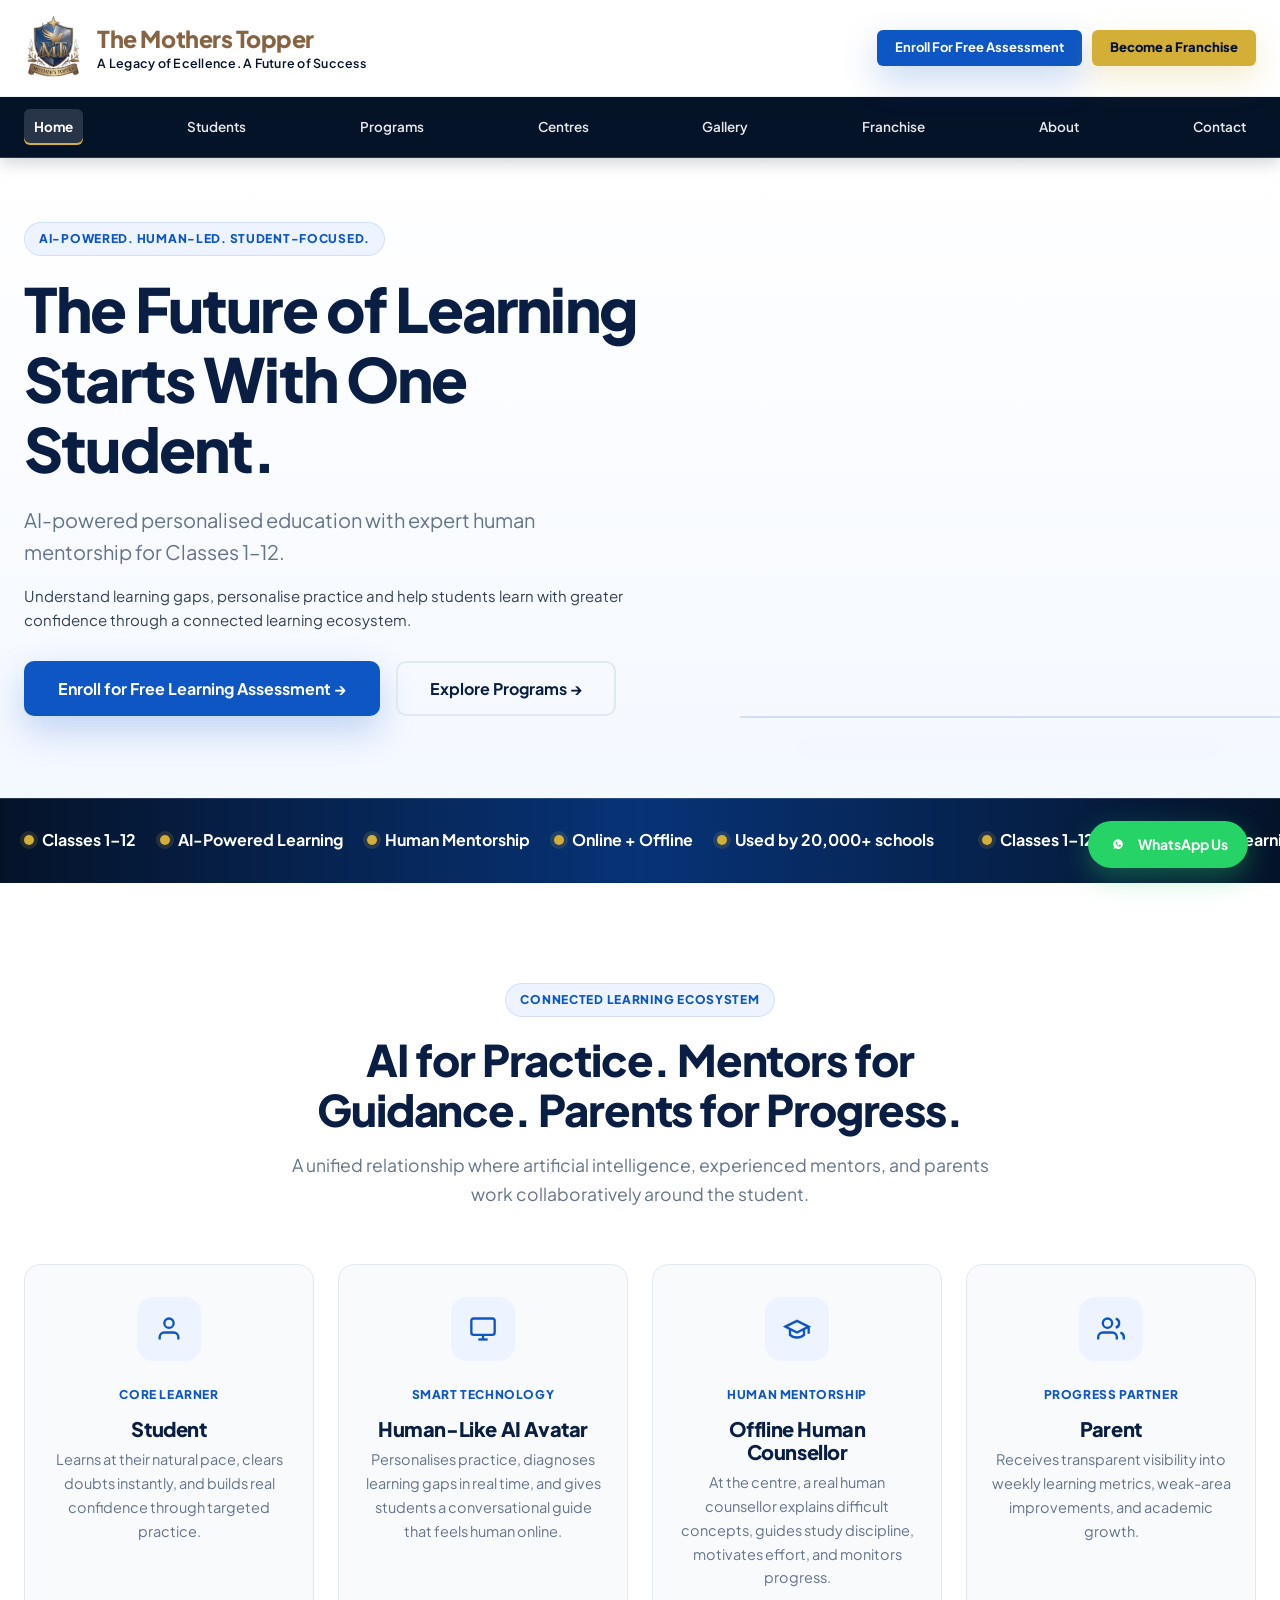
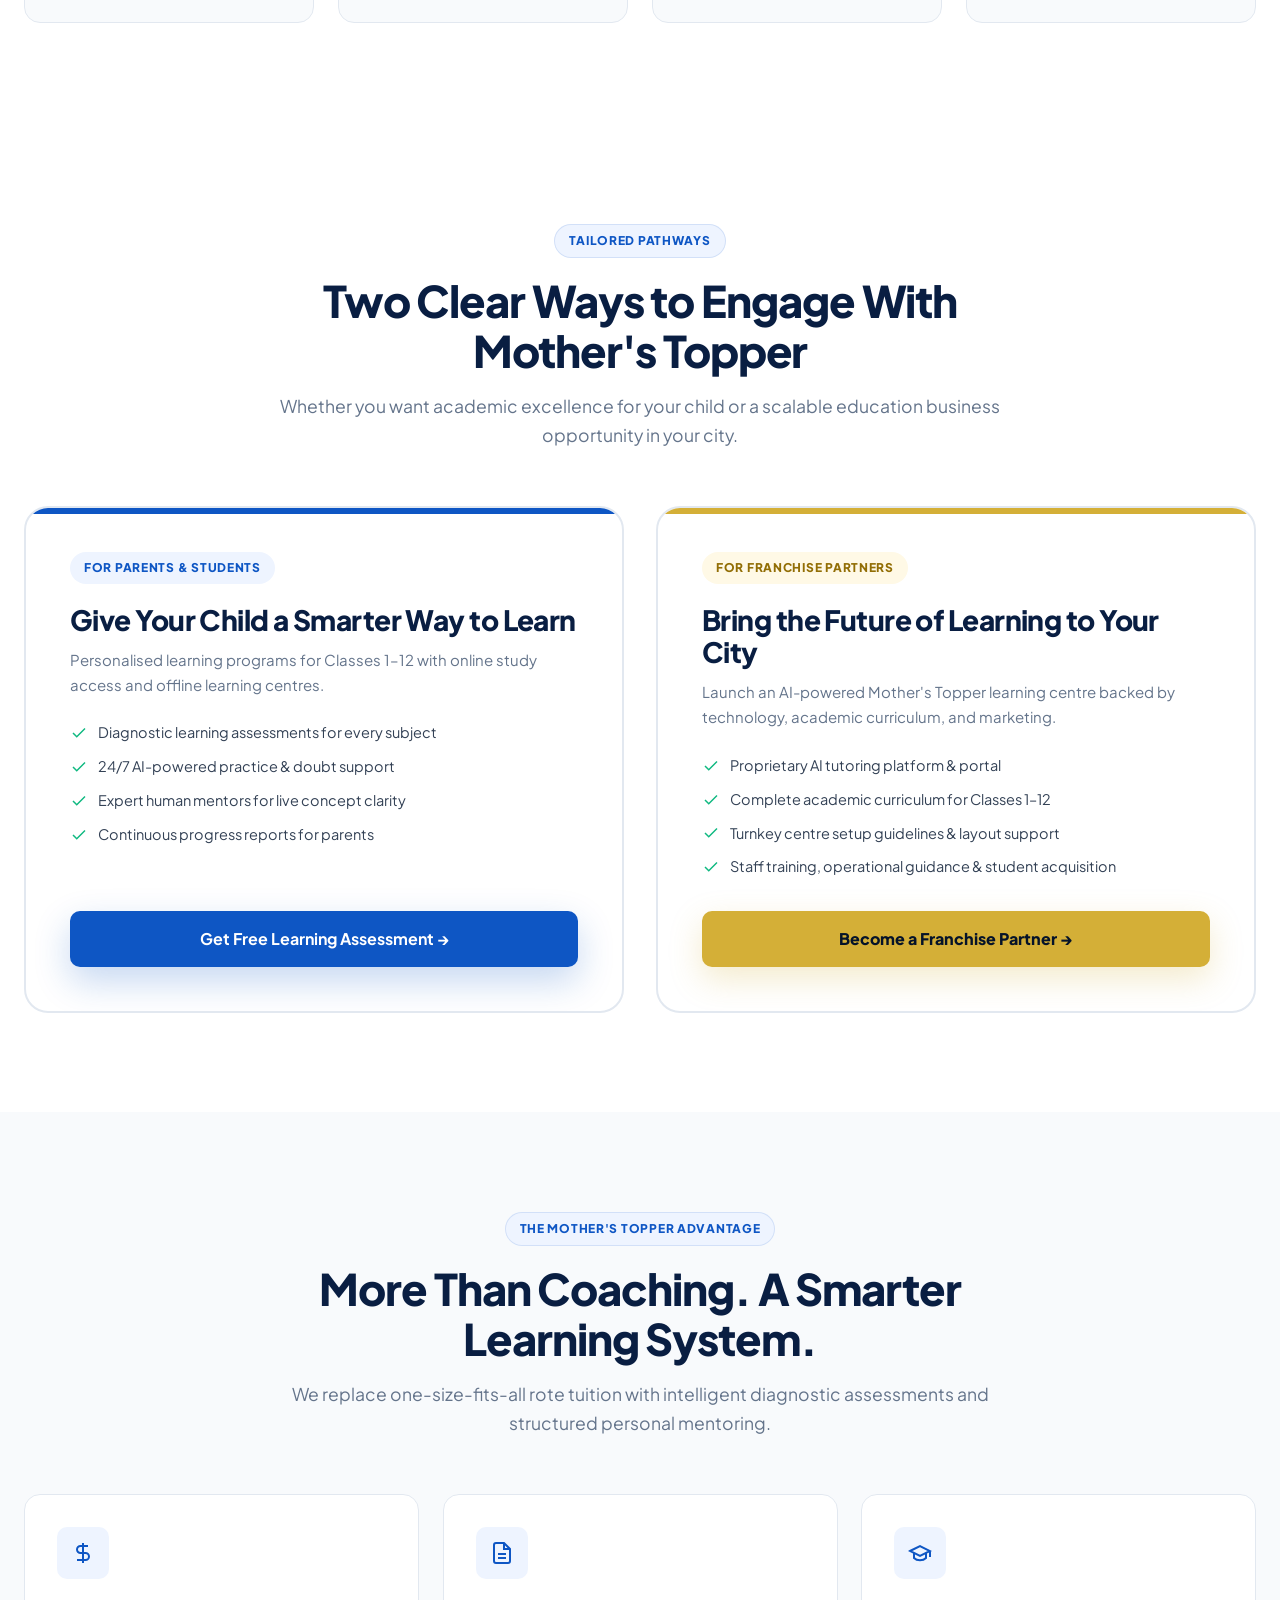
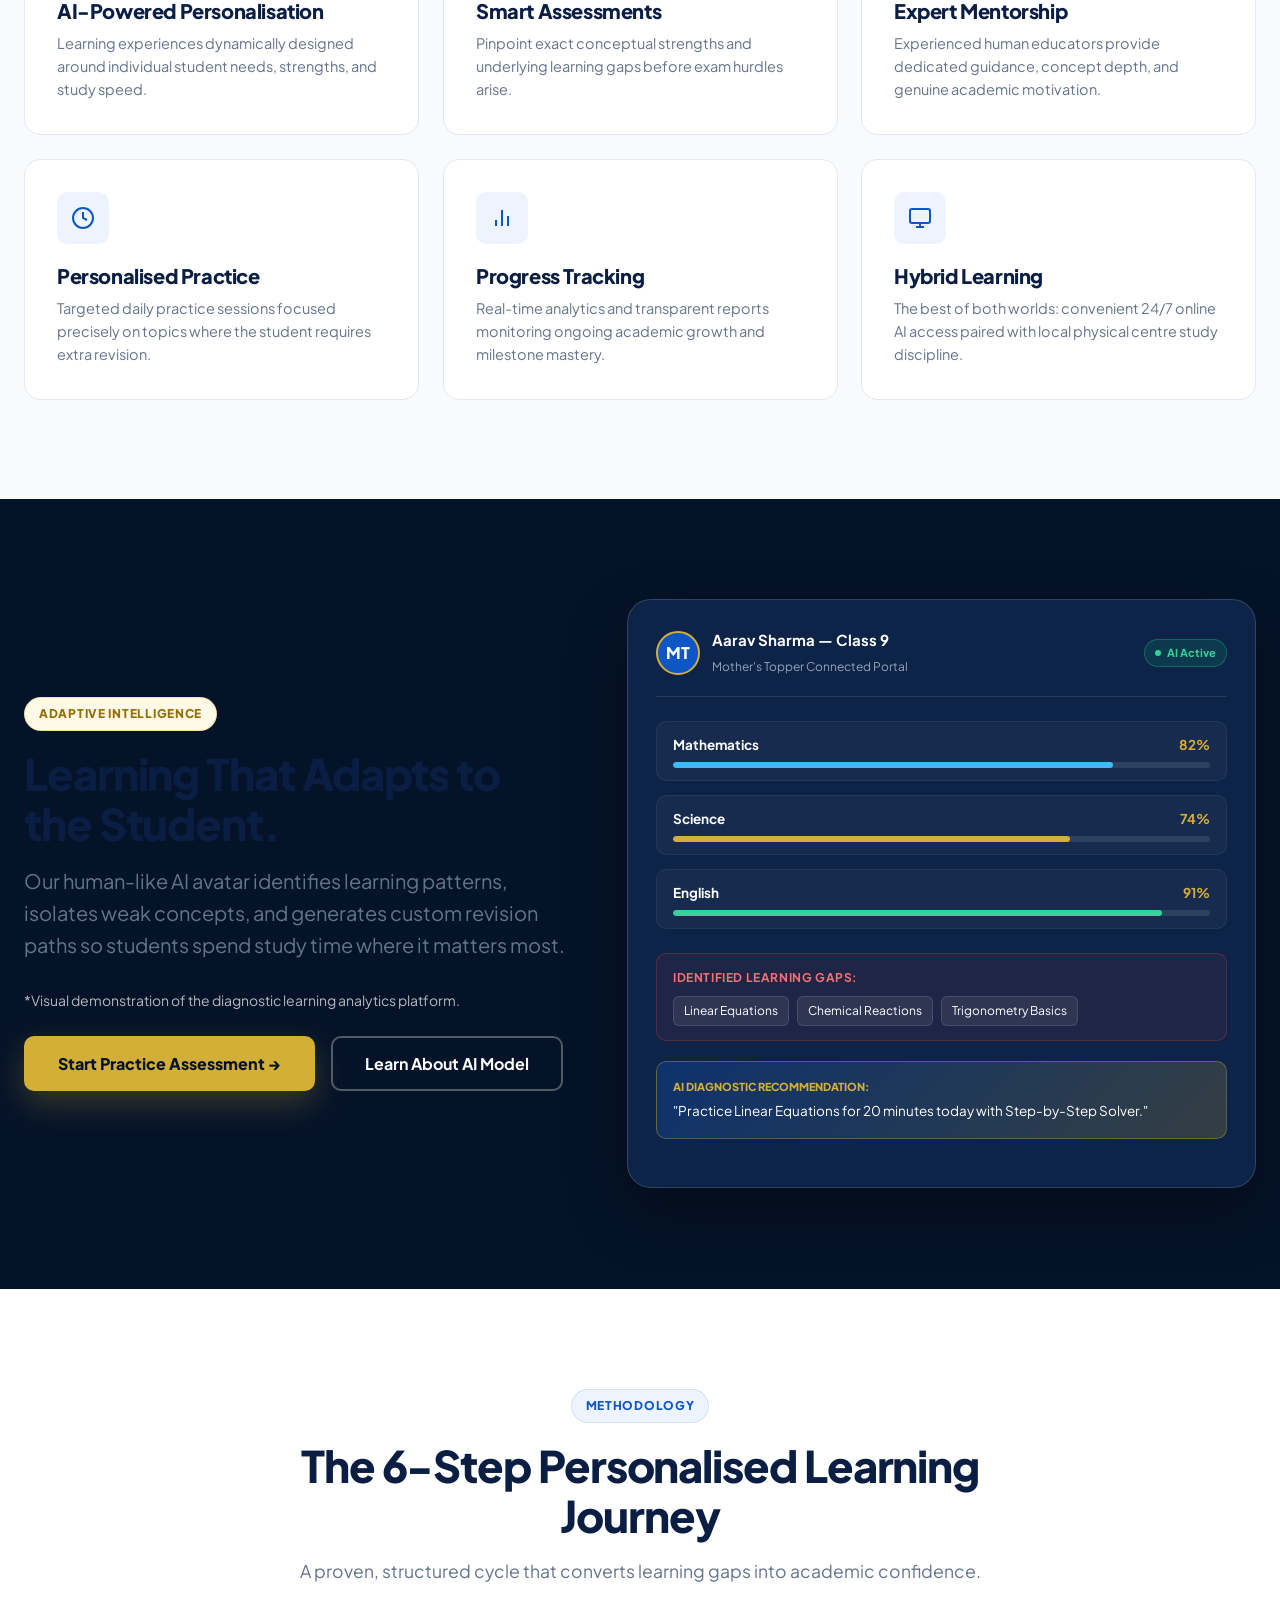
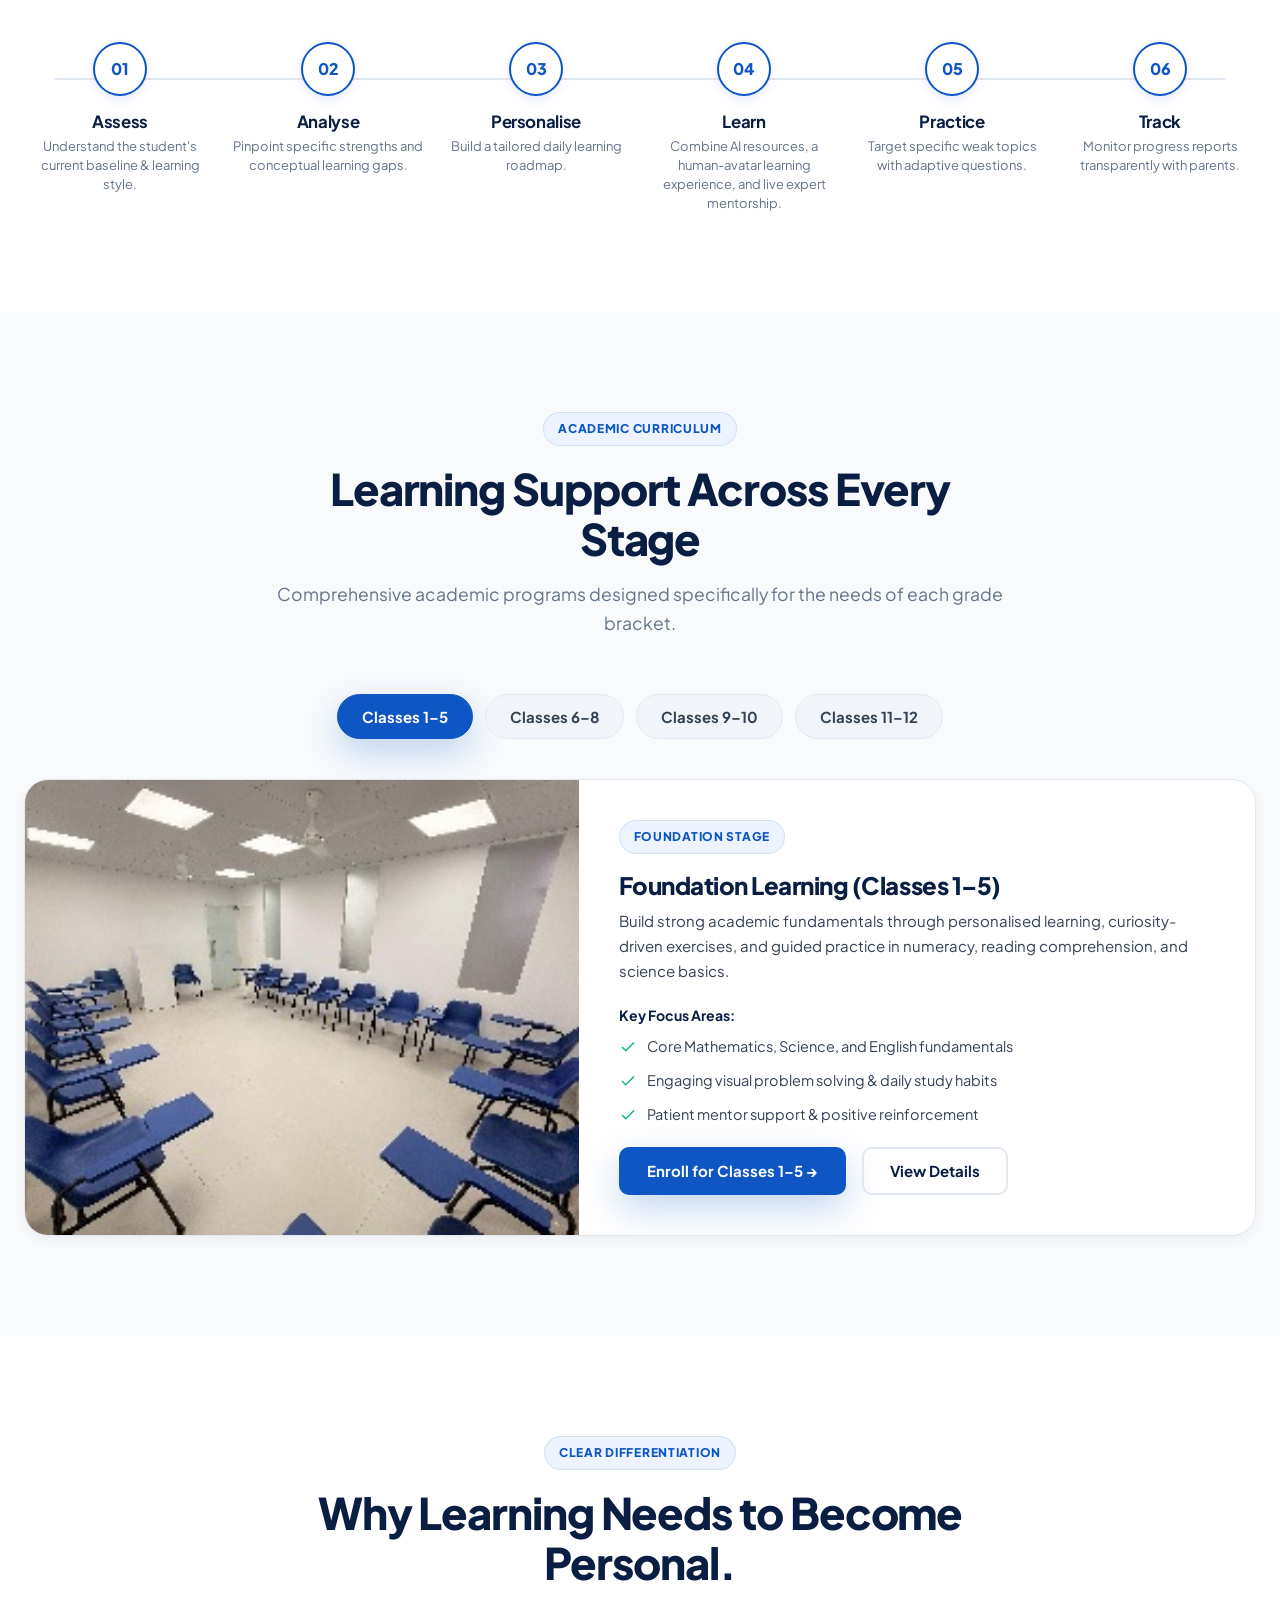
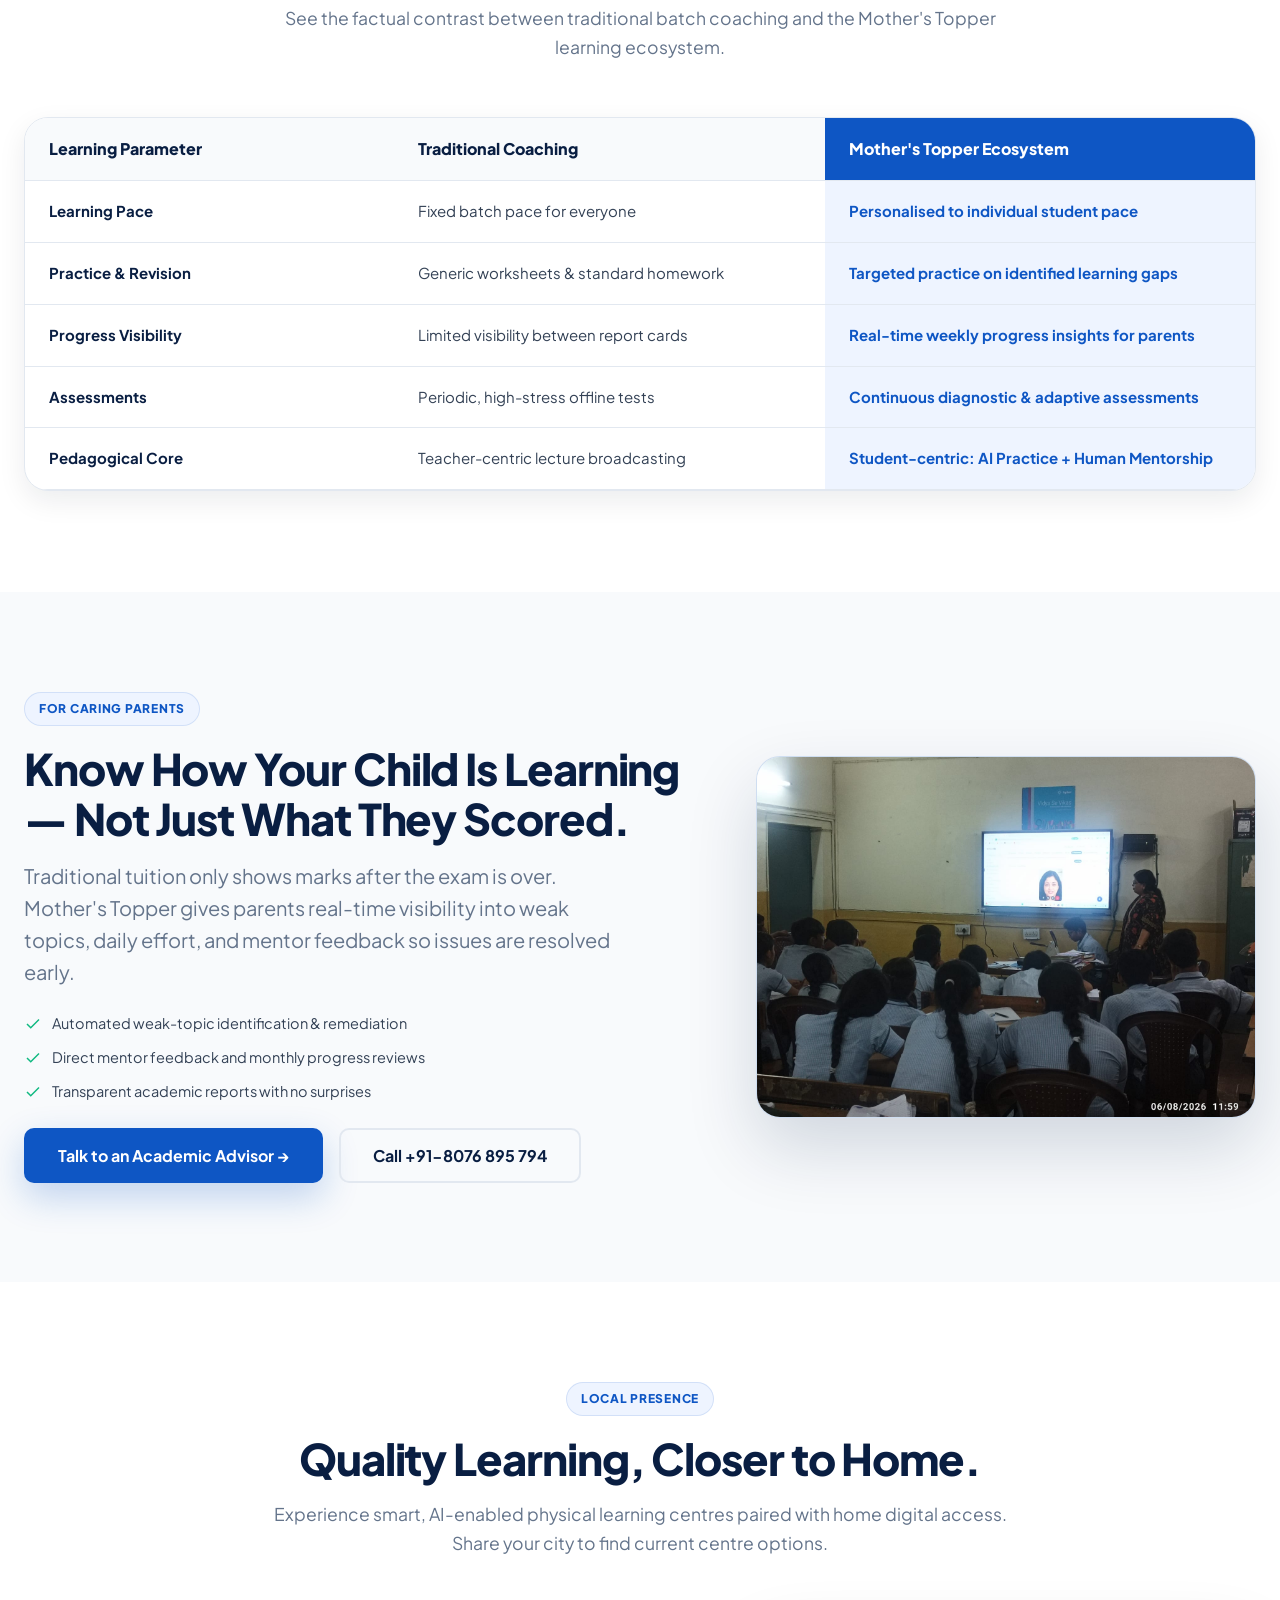
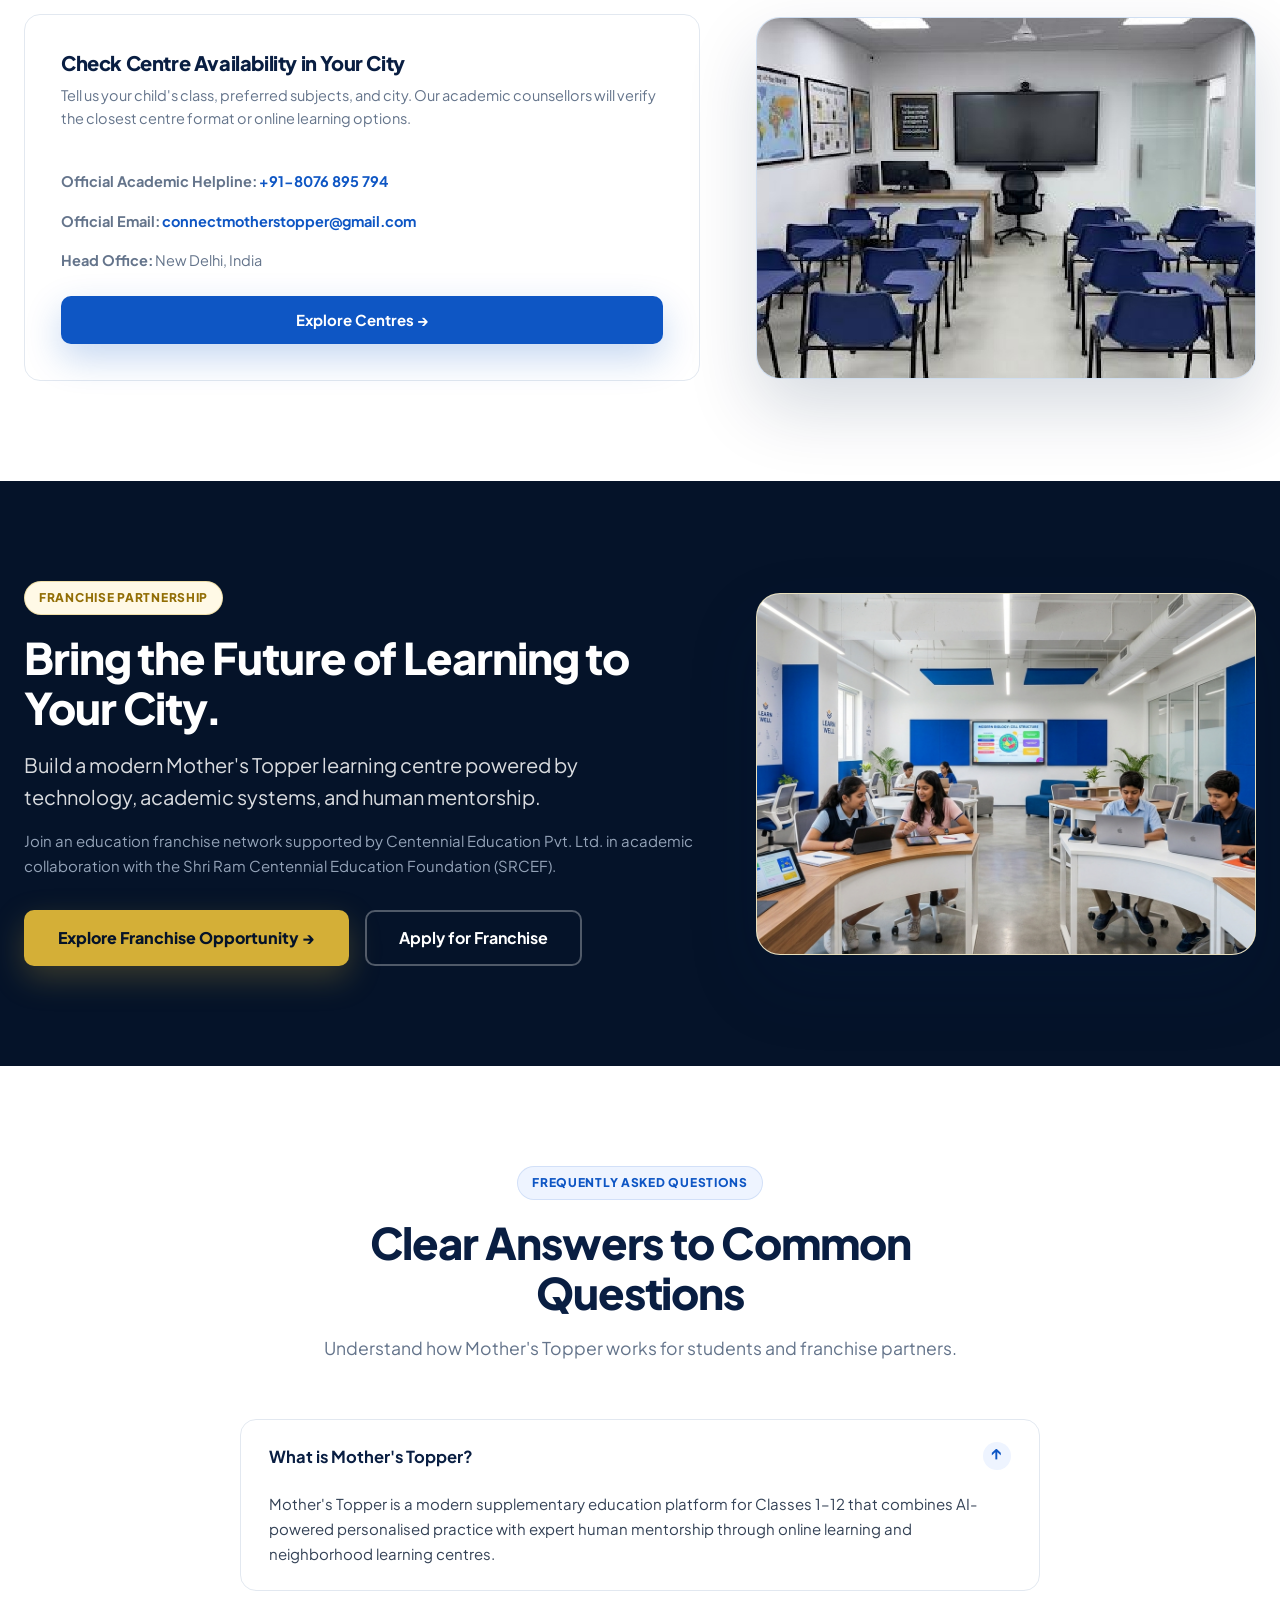
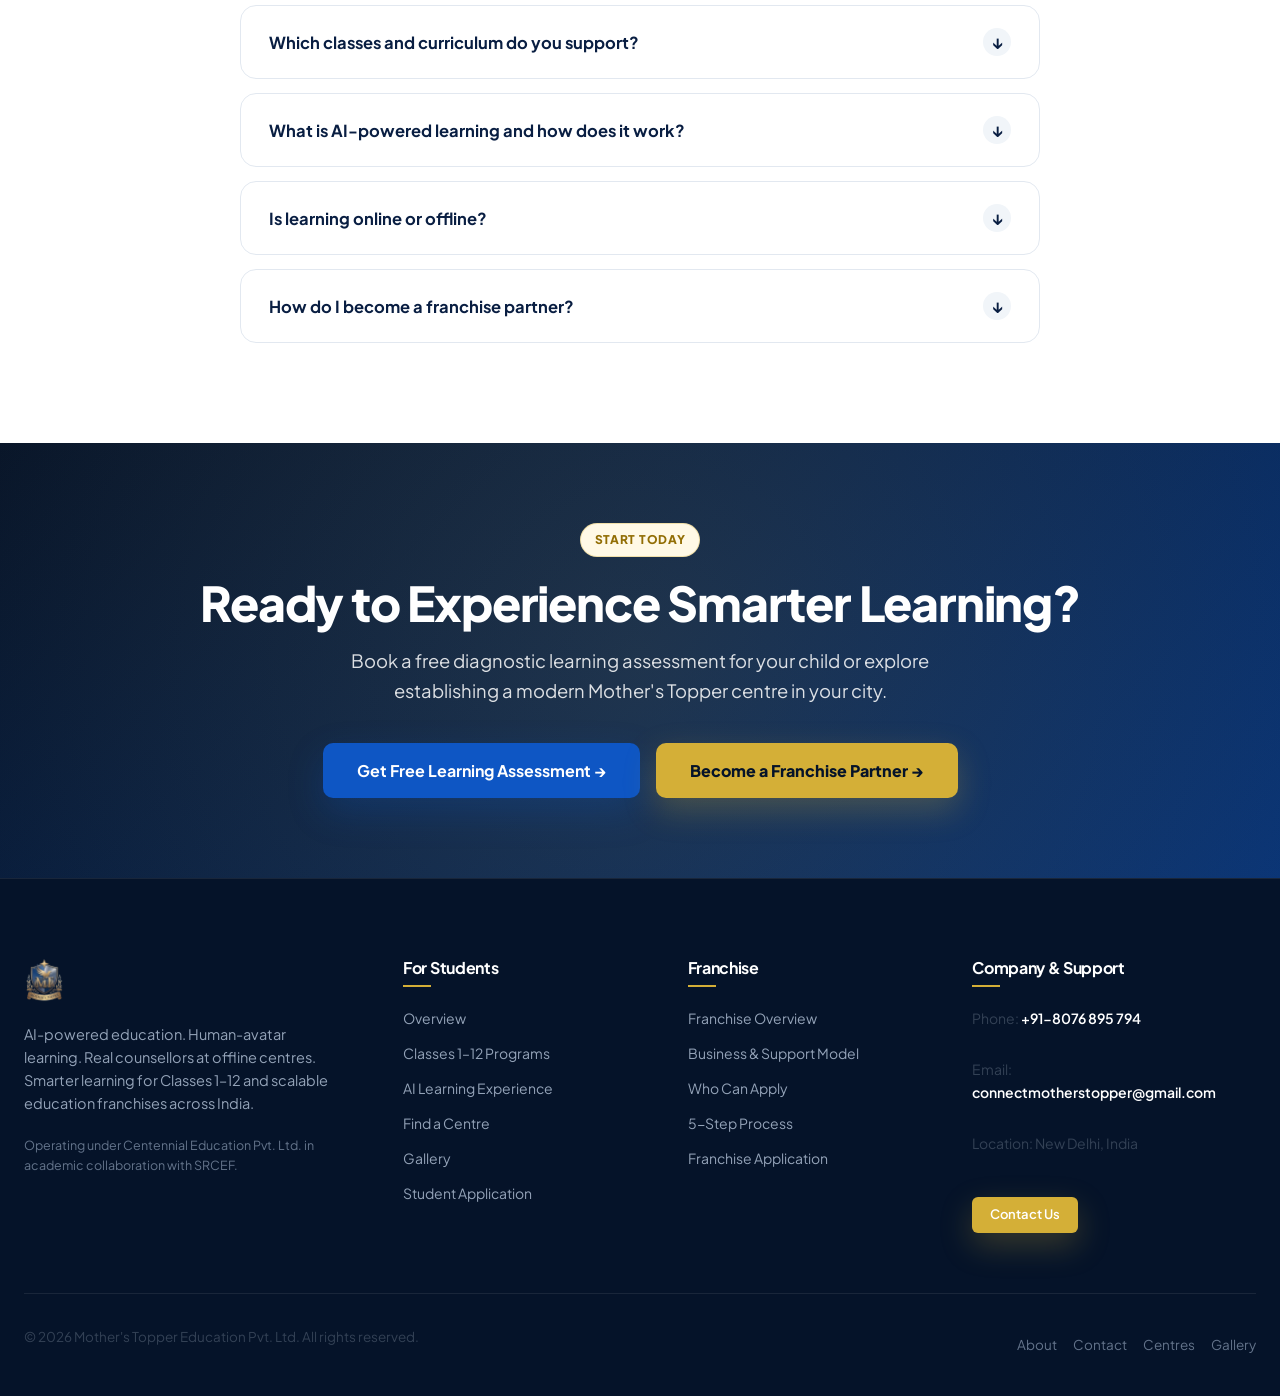
==== index.html @ 0fa34590 "sdfd" ====
<!DOCTYPE html>
<html lang="en">
<head>
  <meta charset="utf-8">
  <meta name="viewport" content="width=device-width, initial-scale=1">
  <title>Mother's Topper | AI-Powered Personalised Learning & Education Franchise</title>
  <meta name="description" content="Mother's Topper delivers AI-powered personalised education combined with expert human mentorship for Classes 1–12, and offers scalable education franchise opportunities across India.">
  <meta name="keywords" content="Mother's Topper, AI coaching India, personalised learning Classes 1-12, online tutoring India, coaching franchise India, education franchise">
  <link rel="canonical" href="https://motherstopperindia.com/">
  <meta property="og:title" content="Mother's Topper | AI-Powered Learning & Education Franchise">
  <meta property="og:description" content="AI for Practice. Mentors for Guidance. Parents for Progress. Complete supplementary education for Classes 1–12.">
  <meta property="og:type" content="website">
  <meta property="og:image" content="img/logo.png">
  <meta name="theme-color" content="#0E56C4">
  <link rel="icon" href="img/logo.png">
  <link rel="stylesheet" href="css/style.css">
  <script defer src="js/main.js"></script>
  <script type="application/ld+json">
  {
    "@context": "https://schema.org",
    "@type": "EducationalOrganization",
    "name": "Mother's Topper",
    "description": "AI-powered personalised learning ecosystem with expert human mentorship for Classes 1–12.",
    "email": "connectmotherstopper@gmail.com",
    "telephone": "+91-8076895794",
    "address": {
      "@type": "PostalAddress",
      "addressLocality": "New Delhi",
      "addressCountry": "IN"
    },
    "url": "https://motherstopperindia.com"
  }
  </script>
  <style>
    
  </style>
</head>
<body class="homepage">
  <a class="skip-link" href="#main">Skip to main content</a>

  <!-- Global Header -->
  <header class="site-header" data-header>
    <div class="container nav-container">
      <a class="brand-logo" href="index.html" aria-label="Mother's Topper Home">
        <img src="img/logo.png" alt="Mother's Topper India" width="220" height="72">
        <span class="brand-copy">
          <strong style="color:#866343">The Mothers Topper</strong>
          <small style="color:#051329">A Legacy of Ecellence. A Future of Success</small>
        </span>
      </a>
      <div class="header-ctas">
        <a class="btn btn-primary btn-sm" href="student-application.html">Enroll For Free Assessment</a>
        <a class="btn btn-gold btn-sm" href="franchise-application.html">Become a Franchise</a>
      </div>
    </div>
  </header>

  <!-- Homepage Navigation -->
  <div class="site-nav-bar homepage-nav-bar">
    <div class="container site-nav-container homepage-nav-container">
      <button class="menu-toggle" type="button" aria-label="Open navigation menu" aria-expanded="false" data-menu-toggle>
        <span></span><span></span><span></span>
      </button>
      <nav class="main-nav" aria-label="Primary Navigation" data-nav>
        <a href="index.html" class="active">Home</a>
        <a href="student.html">Students</a>
        <a href="programs.html">Programs</a>
        <a href="centres.html">Centres</a>
        <a href="gallery.html">Gallery</a>
        <a href="franchise.html">Franchise</a>
        <a href="about.html">About</a>
        <a href="contact.html">Contact</a>
      </nav>
    </div>
  </div>

  <main id="main">
    <!-- 1. Hero Section -->
    <section class="hero-section">
      <div class="container hero-grid">
        <div class="hero-content reveal">
          <span class="eyebrow">AI-Powered. Human-Led. Student-Focused.</span>
          <h1>The Future of Learning Starts With One Student.</h1>
          <p class="hero-lede">AI-powered personalised education with expert human mentorship for Classes 1–12.</p>
          <p>Understand learning gaps, personalise practice and help students learn with greater confidence through a connected learning ecosystem.</p>
          
          <div class="btn-group" style="margin-top: 28px;">
            <a class="btn btn-primary btn-lg btn-pulse" href="student-application.html">Enroll for Free Learning Assessment &rarr;</a>
            <a class="btn btn-outline btn-lg" href="programs.html">Explore Programs &rarr;</a>
          </div>

        </div>
        </div>

        <div class="hero-visual-card reveal reveal-delay-1">
          <div class="hero-image-wrap">
            
            
            <!-- Float Card 1 -->
            <div class="float-card card-top-left">
              <div class="float-card-icon">
                <svg width="20" height="20" viewBox="0 0 24 24" fill="none" stroke="currentColor" stroke-width="2"><path d="M12 20V10M18 20V4M6 20v-4"/></svg>
              </div>
              <div class="float-card-text">
                <strong>Learning Gap Identified</strong>
                <span>Linear Equations Practice</span>
              </div>
            </div>

            <!-- Float Card 2 -->
            <div class="float-card card-bottom-right gold-card">
              <div class="float-card-icon">
                <svg width="20" height="20" viewBox="0 0 24 24" fill="none" stroke="currentColor" stroke-width="2"><path d="M22 11.08V12a10 10 0 1 1-5.93-9.14"/><polyline points="22 4 12 14.01 9 11.01"/></svg>
              </div>
              <div class="float-card-text">
                <strong>Mentor Verified</strong>
                <span>Concept Mastered Today</span>
              </div>
            </div>
          </div>
        </div>
      </div>
    </section>

    <!-- Trust Strip -->
    <div class="trust-strip-container homepage-trust-strip">
      <div class="container">
        <div class="trust-strip" aria-label="Key Pillars">
          <div class="trust-strip-group">
            <div class="trust-item"><span class="trust-item-bullet"></span><span>Classes 1–12</span></div>
            <div class="trust-item"><span class="trust-item-bullet"></span><span>AI-Powered Learning</span></div>
            <div class="trust-item"><span class="trust-item-bullet"></span><span>Human Mentorship</span></div>
            <div class="trust-item"><span class="trust-item-bullet"></span><span>Online + Offline</span></div>
            <div class="trust-item"><span class="trust-item-bullet"></span><span>Used by 20,000+ schools</span></div>
          </div>
          <div class="trust-strip-group" aria-hidden="true">
            <div class="trust-item"><span class="trust-item-bullet"></span><span>Classes 1–12</span></div>
            <div class="trust-item"><span class="trust-item-bullet"></span><span>AI-Powered Learning</span></div>
            <div class="trust-item"><span class="trust-item-bullet"></span><span>Human Mentorship</span></div>
            <div class="trust-item"><span class="trust-item-bullet"></span><span>Online + Offline</span></div>
            <div class="trust-item"><span class="trust-item-bullet"></span><span>Used by 20,000+ schools</span></div>
          </div>
        </div>
      </div>
    </div>

    <!-- 2. Signature Section: The Connected Learning Ecosystem -->
    <section class="ecosystem-section bg-soft">
      <div class="container">
        <div class="section-header reveal">
          <span class="eyebrow">Connected Learning Ecosystem</span>
          <h2>AI for Practice. Mentors for Guidance. Parents for Progress.</h2>
          <p>A unified relationship where artificial intelligence, experienced mentors, and parents work collaboratively around the student.</p>
        </div>

        <div class="ecosystem-grid">
          <!-- Card 1: Student -->
          <article class="ecosystem-card reveal">
            <div class="ecosystem-icon">
              <svg width="28" height="28" viewBox="0 0 24 24" fill="none" stroke="currentColor" stroke-width="2"><path d="M20 21v-2a4 4 0 0 0-4-4H8a4 4 0 0 0-4 4v2"/><circle cx="12" cy="7" r="4"/></svg>
            </div>
            <span class="ecosystem-role">Core Learner</span>
            <h3>Student</h3>
            <p>Learns at their natural pace, clears doubts instantly, and builds real confidence through targeted practice.</p>
          </article>

          <!-- Card 2: AI -->
          <article class="ecosystem-card reveal reveal-delay-1">
            <div class="ecosystem-icon">
              <svg width="28" height="28" viewBox="0 0 24 24" fill="none" stroke="currentColor" stroke-width="2"><rect x="2" y="3" width="20" height="14" rx="2"/><line x1="8" y1="21" x2="16" y2="21"/><line x1="12" y1="17" x2="12" y2="21"/></svg>
            </div>
            <span class="ecosystem-role">Smart Technology</span>
            <h3>Human-Like AI Avatar</h3>
            <p>Personalises practice, diagnoses learning gaps in real time, and gives students a conversational guide that feels human online.</p>
          </article>

          <!-- Card 3: Mentor -->
          <article class="ecosystem-card reveal reveal-delay-2">
            <div class="ecosystem-icon">
              <svg width="28" height="28" viewBox="0 0 24 24" fill="none" stroke="currentColor" stroke-width="2"><path d="M22 10v6M2 10l10-5 10 5-10 5z"/><path d="M6 12v5c3 3 9 3 12 0v-5"/></svg>
            </div>
            <span class="ecosystem-role">Human Mentorship</span>
            <h3>Offline Human Counsellor</h3>
            <p>At the centre, a real human counsellor explains difficult concepts, guides study discipline, motivates effort, and monitors progress.</p>
          </article>

          <!-- Card 4: Parent -->
          <article class="ecosystem-card reveal reveal-delay-3">
            <div class="ecosystem-icon">
              <svg width="28" height="28" viewBox="0 0 24 24" fill="none" stroke="currentColor" stroke-width="2"><path d="M17 21v-2a4 4 0 0 0-4-4H5a4 4 0 0 0-4 4v2"/><circle cx="9" cy="7" r="4"/><path d="M23 21v-2a4 4 0 0 0-3-3.87"/><path d="M16 3.13a4 4 0 0 1 0 7.75"/></svg>
            </div>
            <span class="ecosystem-role">Progress Partner</span>
            <h3>Parent</h3>
            <p>Receives transparent visibility into weekly learning metrics, weak-area improvements, and academic growth.</p>
          </article>
        </div>
      </div>
    </section>

    <!-- 3. Choose Your Journey (Clear Separation for Students vs Franchise) -->
    <section class="section-pad">
      <div class="container">
        <div class="section-header reveal">
          <span class="eyebrow">Tailored Pathways</span>
          <h2>Two Clear Ways to Engage With Mother's Topper</h2>
          <p>Whether you want academic excellence for your child or a scalable education business opportunity in your city.</p>
        </div>

        <div class="journey-grid">
          <!-- Student Journey -->
          <article class="journey-card reveal">
            <div>
              <span class="journey-badge student-badge">For Parents & Students</span>
              <h3>Give Your Child a Smarter Way to Learn</h3>
              <p>Personalised learning programs for Classes 1–12 with online study access and offline learning centres.</p>
              <ul class="journey-feature-list">
                <li><svg width="18" height="18" viewBox="0 0 24 24" fill="none" stroke="currentColor" stroke-width="2"><polyline points="20 6 9 17 4 12"/></svg> Diagnostic learning assessments for every subject</li>
                <li><svg width="18" height="18" viewBox="0 0 24 24" fill="none" stroke="currentColor" stroke-width="2"><polyline points="20 6 9 17 4 12"/></svg> 24/7 AI-powered practice & doubt support</li>
                <li><svg width="18" height="18" viewBox="0 0 24 24" fill="none" stroke="currentColor" stroke-width="2"><polyline points="20 6 9 17 4 12"/></svg> Expert human mentors for live concept clarity</li>
                <li><svg width="18" height="18" viewBox="0 0 24 24" fill="none" stroke="currentColor" stroke-width="2"><polyline points="20 6 9 17 4 12"/></svg> Continuous progress reports for parents</li>
              </ul>
            </div>
            <a class="btn btn-primary btn-lg" href="student-application.html">Get Free Learning Assessment &rarr;</a>
          </article>

          <!-- Franchise Journey -->
          <article class="journey-card franchise-path reveal reveal-delay-1">
            <div>
              <span class="journey-badge franchise-badge">For Franchise Partners</span>
              <h3>Bring the Future of Learning to Your City</h3>
              <p>Launch an AI-powered Mother's Topper learning centre backed by technology, academic curriculum, and marketing.</p>
              <ul class="journey-feature-list">
                <li><svg width="18" height="18" viewBox="0 0 24 24" fill="none" stroke="currentColor" stroke-width="2"><polyline points="20 6 9 17 4 12"/></svg> Proprietary AI tutoring platform & portal</li>
                <li><svg width="18" height="18" viewBox="0 0 24 24" fill="none" stroke="currentColor" stroke-width="2"><polyline points="20 6 9 17 4 12"/></svg> Complete academic curriculum for Classes 1–12</li>
                <li><svg width="18" height="18" viewBox="0 0 24 24" fill="none" stroke="currentColor" stroke-width="2"><polyline points="20 6 9 17 4 12"/></svg> Turnkey centre setup guidelines & layout support</li>
                <li><svg width="18" height="18" viewBox="0 0 24 24" fill="none" stroke="currentColor" stroke-width="2"><polyline points="20 6 9 17 4 12"/></svg> Staff training, operational guidance & student acquisition</li>
              </ul>
            </div>
            <a class="btn btn-gold btn-lg" href="franchise-application.html">Become a Franchise Partner &rarr;</a>
          </article>
        </div>
      </div>
    </section>

    <!-- 4. Why Mother's Topper (6 Core Feature Cards) -->
    <section class="section-pad bg-soft">
      <div class="container">
        <div class="section-header reveal">
          <span class="eyebrow">The Mother's Topper Advantage</span>
          <h2>More Than Coaching. A Smarter Learning System.</h2>
          <p>We replace one-size-fits-all rote tuition with intelligent diagnostic assessments and structured personal mentoring.</p>
        </div>

        <div class="card-grid grid-3">
          <!-- 1 -->
          <article class="feature-card reveal">
            <div class="card-icon-wrap">
              <svg width="24" height="24" viewBox="0 0 24 24" fill="none" stroke="currentColor" stroke-width="2"><path d="M12 2v20M17 5H9.5a3.5 3.5 0 0 0 0 7h5a3.5 3.5 0 0 1 0 7H6"/></svg>
            </div>
            <h3>AI-Powered Personalisation</h3>
            <p>Learning experiences dynamically designed around individual student needs, strengths, and study speed.</p>
          </article>

          <!-- 2 -->
          <article class="feature-card reveal reveal-delay-1">
            <div class="card-icon-wrap">
              <svg width="24" height="24" viewBox="0 0 24 24" fill="none" stroke="currentColor" stroke-width="2"><path d="M14 2H6a2 2 0 0 0-2 2v16a2 2 0 0 0 2 2h12a2 2 0 0 0 2-2V8z"/><polyline points="14 2 14 8 20 8"/><line x1="16" y1="13" x2="8" y2="13"/><line x1="16" y1="17" x2="8" y2="17"/></svg>
            </div>
            <h3>Smart Assessments</h3>
            <p>Pinpoint exact conceptual strengths and underlying learning gaps before exam hurdles arise.</p>
          </article>

          <!-- 3 -->
          <article class="feature-card reveal reveal-delay-2">
            <div class="card-icon-wrap">
              <svg width="24" height="24" viewBox="0 0 24 24" fill="none" stroke="currentColor" stroke-width="2"><path d="M22 10v6M2 10l10-5 10 5-10 5z"/><path d="M6 12v5c3 3 9 3 12 0v-5"/></svg>
            </div>
            <h3>Expert Mentorship</h3>
            <p>Experienced human educators provide dedicated guidance, concept depth, and genuine academic motivation.</p>
          </article>

          <!-- 4 -->
          <article class="feature-card reveal">
            <div class="card-icon-wrap">
              <svg width="24" height="24" viewBox="0 0 24 24" fill="none" stroke="currentColor" stroke-width="2"><circle cx="12" cy="12" r="10"/><polyline points="12 6 12 12 16 14"/></svg>
            </div>
            <h3>Personalised Practice</h3>
            <p>Targeted daily practice sessions focused precisely on topics where the student requires extra revision.</p>
          </article>

          <!-- 5 -->
          <article class="feature-card reveal reveal-delay-1">
            <div class="card-icon-wrap">
              <svg width="24" height="24" viewBox="0 0 24 24" fill="none" stroke="currentColor" stroke-width="2"><line x1="18" y1="20" x2="18" y2="10"/><line x1="12" y1="20" x2="12" y2="4"/><line x1="6" y1="20" x2="6" y2="14"/></svg>
            </div>
            <h3>Progress Tracking</h3>
            <p>Real-time analytics and transparent reports monitoring ongoing academic growth and milestone mastery.</p>
          </article>

          <!-- 6 -->
          <article class="feature-card reveal reveal-delay-2">
            <div class="card-icon-wrap">
              <svg width="24" height="24" viewBox="0 0 24 24" fill="none" stroke="currentColor" stroke-width="2"><rect x="2" y="3" width="20" height="14" rx="2"/><line x1="8" y1="21" x2="16" y2="21"/><line x1="12" y1="17" x2="12" y2="21"/></svg>
            </div>
            <h3>Hybrid Learning</h3>
            <p>The best of both worlds: convenient 24/7 online AI access paired with local physical centre study discipline.</p>
          </article>
        </div>
      </div>
    </section>

    <!-- 5. AI Learning Experience (Realistic Interactive Dashboard UI) -->
    <section class="ai-dashboard-section">
      <div class="container ai-dashboard-grid">
        <div class="reveal">
          <span class="eyebrow gold">Adaptive Intelligence</span>
          <h2>Learning That Adapts to the Student.</h2>
          <p class="hero-lede">Our human-like AI avatar identifies learning patterns, isolates weak concepts, and generates custom revision paths so students spend study time where it matters most.</p>
          
          <div style="margin-top: 28px;">
            <p style="color: rgba(255,255,255,0.7); font-size:14px; margin-bottom: 24px;">*Visual demonstration of the diagnostic learning analytics platform.</p>
            <div class="btn-group">
              <a class="btn btn-gold btn-lg" href="student-application.html">Start Practice Assessment &rarr;</a>
              <a class="btn btn-outline-white btn-lg" href="ai-learning.html">Learn About AI Model</a>
            </div>
          </div>
        </div>

        <!-- Realistic Interactive Mockup -->
        <div class="ai-dashboard-mockup reveal reveal-delay-1">
          <div class="mockup-header">
            <div class="mockup-student-profile">
              <div class="mockup-avatar">MT</div>
              <div>
                <strong>Aarav Sharma — Class 9</strong>
                <span>Mother's Topper Connected Portal</span>
              </div>
            </div>
            <div class="mockup-status-tag">
              <span class="mockup-status-dot"></span> AI Active
            </div>
          </div>

          <!-- Performance Bars -->
          <div class="performance-meters">
            <div class="meter-item">
              <div class="meter-info">
                <strong>Mathematics</strong>
                <span>82%</span>
              </div>
              <div class="meter-bar-track">
                <div class="meter-bar-fill blue" style="width: 82%;"></div>
              </div>
            </div>

            <div class="meter-item">
              <div class="meter-info">
                <strong>Science</strong>
                <span>74%</span>
              </div>
              <div class="meter-bar-track">
                <div class="meter-bar-fill gold" style="width: 74%;"></div>
              </div>
            </div>

            <div class="meter-item">
              <div class="meter-info">
                <strong>English</strong>
                <span>91%</span>
              </div>
              <div class="meter-bar-track">
                <div class="meter-bar-fill green" style="width: 91%;"></div>
              </div>
            </div>
          </div>

          <!-- Identified Learning Gaps -->
          <div class="gaps-box">
            <strong>Identified Learning Gaps:</strong>
            <div class="gaps-tags">
              <span class="gap-tag">Linear Equations</span>
              <span class="gap-tag">Chemical Reactions</span>
              <span class="gap-tag">Trigonometry Basics</span>
            </div>
          </div>

          <!-- AI Recommendation -->
          <div class="ai-recommendation-card">
            <span>AI Diagnostic Recommendation:</span>
            <p>"Practice Linear Equations for 20 minutes today with Step-by-Step Solver."</p>
          </div>

          <!-- Interactive Chat Demo -->
          
        </div>
      </div>
    </section>

    <!-- 6. How It Works (6-Step Timeline) -->
    <section class="section-pad">
      <div class="container">
        <div class="section-header reveal">
          <span class="eyebrow">Methodology</span>
          <h2>The 6-Step Personalised Learning Journey</h2>
          <p>A proven, structured cycle that converts learning gaps into academic confidence.</p>
        </div>

        <div class="timeline-process reveal">
          <!-- Step 1 -->
          <div class="process-step">
            <div class="step-circle">01</div>
            <h4>Assess</h4>
            <p>Understand the student's current baseline & learning style.</p>
          </div>

          <!-- Step 2 -->
          <div class="process-step">
            <div class="step-circle">02</div>
            <h4>Analyse</h4>
            <p>Pinpoint specific strengths and conceptual learning gaps.</p>
          </div>

          <!-- Step 3 -->
          <div class="process-step">
            <div class="step-circle">03</div>
            <h4>Personalise</h4>
            <p>Build a tailored daily learning roadmap.</p>
          </div>

          <!-- Step 4 -->
          <div class="process-step">
            <div class="step-circle">04</div>
            <h4>Learn</h4>
            <p>Combine AI resources, a human-avatar learning experience, and live expert mentorship.</p>
          </div>

          <!-- Step 5 -->
          <div class="process-step">
            <div class="step-circle">05</div>
            <h4>Practice</h4>
            <p>Target specific weak topics with adaptive questions.</p>
          </div>

          <!-- Step 6 -->
          <div class="process-step">
            <div class="step-circle">06</div>
            <h4>Track</h4>
            <p>Monitor progress reports transparently with parents.</p>
          </div>
        </div>
      </div>
    </section>

    <!-- 7. Student Programs Selector (Interactive Grade Tabs) -->
    <section class="section-pad bg-soft" data-tabs>
      <div class="container">
        <div class="section-header reveal">
          <span class="eyebrow">Academic Curriculum</span>
          <h2>Learning Support Across Every Stage</h2>
          <p>Comprehensive academic programs designed specifically for the needs of each grade bracket.</p>
        </div>

        <!-- Tab Switcher Controls -->
        <div class="tab-controls reveal">
          <button class="tab-btn active" data-tab-target="tab-1-5" type="button">Classes 1–5</button>
          <button class="tab-btn" data-tab-target="tab-6-8" type="button">Classes 6–8</button>
          <button class="tab-btn" data-tab-target="tab-9-10" type="button">Classes 9–10</button>
          <button class="tab-btn" data-tab-target="tab-11-12" type="button">Classes 11–12</button>
        </div>

        <!-- Tab 1: Classes 1-5 -->
        <div class="tab-panel active" data-tab-panel="tab-1-5">
          <div class="program-card-detailed">
            <div class="program-card-img">
              <img src="img/5.jpg" alt="Foundation Learning Classroom Classes 1-5" width="500" height="350">
            </div>
            <div class="program-card-content">
              <div>
                <span class="eyebrow">Foundation Stage</span>
                <h3>Foundation Learning (Classes 1–5)</h3>
                <p>Build strong academic fundamentals through personalised learning, curiosity-driven exercises, and guided practice in numeracy, reading comprehension, and science basics.</p>
                <div style="margin: 20px 0;">
                  <strong style="display:block; font-size:14px; color:var(--navy); margin-bottom:8px;">Key Focus Areas:</strong>
                  <ul class="journey-feature-list" style="margin-bottom:0;">
                    <li><svg width="18" height="18" viewBox="0 0 24 24" fill="none" stroke="currentColor" stroke-width="2"><polyline points="20 6 9 17 4 12"/></svg> Core Mathematics, Science, and English fundamentals</li>
                    <li><svg width="18" height="18" viewBox="0 0 24 24" fill="none" stroke="currentColor" stroke-width="2"><polyline points="20 6 9 17 4 12"/></svg> Engaging visual problem solving & daily study habits</li>
                    <li><svg width="18" height="18" viewBox="0 0 24 24" fill="none" stroke="currentColor" stroke-width="2"><polyline points="20 6 9 17 4 12"/></svg> Patient mentor support & positive reinforcement</li>
                  </ul>
                </div>
              </div>
              <div class="btn-group">
                <a class="btn btn-primary" href="student-application.html">Enroll for Classes 1–5 &rarr;</a>
                <a class="btn btn-outline" href="programs.html">View Details</a>
              </div>
            </div>
          </div>
        </div>

        <!-- Tab 2: Classes 6-8 -->
        <div class="tab-panel" data-tab-panel="tab-6-8">
          <div class="program-card-detailed">
            <div class="program-card-img">
              <img src="img/7.jpg" alt="Concept Building Classroom Classes 6-8" width="500" height="350">
            </div>
            <div class="program-card-content">
              <div>
                <span class="eyebrow">Middle School</span>
                <h3>Concept Building (Classes 6–8)</h3>
                <p>Deepen conceptual understanding across core subjects during crucial middle school transition years. Transition smoothly from simple memorization to logical reasoning and analytical clarity.</p>
                <div style="margin: 20px 0;">
                  <strong style="display:block; font-size:14px; color:var(--navy); margin-bottom:8px;">Key Focus Areas:</strong>
                  <ul class="journey-feature-list" style="margin-bottom:0;">
                    <li><svg width="18" height="18" viewBox="0 0 24 24" fill="none" stroke="currentColor" stroke-width="2"><polyline points="20 6 9 17 4 12"/></svg> Mathematics, Integrated Sciences, Social Science, English</li>
                    <li><svg width="18" height="18" viewBox="0 0 24 24" fill="none" stroke="currentColor" stroke-width="2"><polyline points="20 6 9 17 4 12"/></svg> Structured revision cycles and doubt-solving sessions</li>
                    <li><svg width="18" height="18" viewBox="0 0 24 24" fill="none" stroke="currentColor" stroke-width="2"><polyline points="20 6 9 17 4 12"/></svg> AI adaptive testing mapped to school curriculum</li>
                  </ul>
                </div>
              </div>
              <div class="btn-group">
                <a class="btn btn-primary" href="student-application.html">Enroll for Classes 6–8 &rarr;</a>
                <a class="btn btn-outline" href="programs.html">View Details</a>
              </div>
            </div>
          </div>
        </div>

        <!-- Tab 3: Classes 9-10 -->
        <div class="tab-panel" data-tab-panel="tab-9-10">
          <div class="program-card-detailed">
            <div class="program-card-img">
              <img src="img/10.jpg" alt="Board Preparation Classroom Classes 9-10" width="500" height="350">
            </div>
            <div class="program-card-content">
              <div>
                <span class="eyebrow">Secondary Stage</span>
                <h3>Board Examination Preparation (Classes 9–10)</h3>
                <p>Rigorous, structured preparation for secondary board exams with continuous chapter-wise testing, weak-area remediation, timed mock papers, and exam stress management.</p>
                <div style="margin: 20px 0;">
                  <strong style="display:block; font-size:14px; color:var(--navy); margin-bottom:8px;">Key Focus Areas:</strong>
                  <ul class="journey-feature-list" style="margin-bottom:0;">
                    <li><svg width="18" height="18" viewBox="0 0 24 24" fill="none" stroke="currentColor" stroke-width="2"><polyline points="20 6 9 17 4 12"/></svg> Intensive Mathematics, Physics, Chemistry, Biology, English</li>
                    <li><svg width="18" height="18" viewBox="0 0 24 24" fill="none" stroke="currentColor" stroke-width="2"><polyline points="20 6 9 17 4 12"/></svg> Previous year question analysis and answer writing mastery</li>
                    <li><svg width="18" height="18" viewBox="0 0 24 24" fill="none" stroke="currentColor" stroke-width="2"><polyline points="20 6 9 17 4 12"/></svg> Mentor-led mock exam evaluations and feedback</li>
                  </ul>
                </div>
              </div>
              <div class="btn-group">
                <a class="btn btn-primary" href="student-application.html">Enroll for Classes 9–10 &rarr;</a>
                <a class="btn btn-outline" href="programs.html">View Details</a>
              </div>
            </div>
          </div>
        </div>

        <!-- Tab 4: Classes 11-12 -->
        <div class="tab-panel" data-tab-panel="tab-11-12">
          <div class="program-card-detailed">
            <div class="program-card-img">
              <img src="img/11.jpg" alt="Senior Secondary Classroom Classes 11-12" width="500" height="350">
            </div>
            <div class="program-card-content">
              <div>
                <span class="eyebrow">Senior Secondary</span>
                <h3>Senior Secondary Academic Support (Classes 11–12)</h3>
                <p>Advanced subject mastery in specialized streams with focus on high-yield conceptual depth, numerical problem solving, and comprehensive board performance.</p>
                <div style="margin: 20px 0;">
                  <strong style="display:block; font-size:14px; color:var(--navy); margin-bottom:8px;">Key Focus Areas:</strong>
                  <ul class="journey-feature-list" style="margin-bottom:0;">
                    <li><svg width="18" height="18" viewBox="0 0 24 24" fill="none" stroke="currentColor" stroke-width="2"><polyline points="20 6 9 17 4 12"/></svg> Physics, Chemistry, Mathematics, Biology, Computer Science</li>
                    <li><svg width="18" height="18" viewBox="0 0 24 24" fill="none" stroke="currentColor" stroke-width="2"><polyline points="20 6 9 17 4 12"/></svg> Advanced numericals, derivation rigor, and concept maps</li>
                    <li><svg width="18" height="18" viewBox="0 0 24 24" fill="none" stroke="currentColor" stroke-width="2"><polyline points="20 6 9 17 4 12"/></svg> Personal mentor reviews and performance analytics</li>
                  </ul>
                </div>
              </div>
              <div class="btn-group">
                <a class="btn btn-primary" href="student-application.html">Enroll for Classes 11–12 &rarr;</a>
                <a class="btn btn-outline" href="programs.html">View Details</a>
              </div>
            </div>
          </div>
        </div>
      </div>
    </section>

    <!-- 8. Traditional Coaching vs Mother's Topper -->
    <section class="section-pad">
      <div class="container">
        <div class="section-header reveal">
          <span class="eyebrow">Clear Differentiation</span>
          <h2>Why Learning Needs to Become Personal.</h2>
          <p>See the factual contrast between traditional batch coaching and the Mother's Topper learning ecosystem.</p>
        </div>

        <div class="comparison-container reveal">
          <table class="comparison-table">
            <thead>
              <tr>
                <th style="width: 30%;">Learning Parameter</th>
                <th style="width: 35%;">Traditional Coaching</th>
                <th class="col-highlight" style="width: 35%;">Mother's Topper Ecosystem</th>
              </tr>
            </thead>
            <tbody>
              <tr>
                <td class="feature-title">Learning Pace</td>
                <td>Fixed batch pace for everyone</td>
                <td class="col-highlight">Personalised to individual student pace</td>
              </tr>
              <tr>
                <td class="feature-title">Practice & Revision</td>
                <td>Generic worksheets & standard homework</td>
                <td class="col-highlight">Targeted practice on identified learning gaps</td>
              </tr>
              <tr>
                <td class="feature-title">Progress Visibility</td>
                <td>Limited visibility between report cards</td>
                <td class="col-highlight">Real-time weekly progress insights for parents</td>
              </tr>
              <tr>
                <td class="feature-title">Assessments</td>
                <td>Periodic, high-stress offline tests</td>
                <td class="col-highlight">Continuous diagnostic & adaptive assessments</td>
              </tr>
              <tr>
                <td class="feature-title">Pedagogical Core</td>
                <td>Teacher-centric lecture broadcasting</td>
                <td class="col-highlight">Student-centric: AI Practice + Human Mentorship</td>
              </tr>
            </tbody>
          </table>
        </div>
      </div>
    </section>

    <!-- 9. Parent Section -->
    <section class="section-pad bg-soft">
      <div class="container hero-grid">
        <div class="reveal">
          <span class="eyebrow">For Caring Parents</span>
          <h2>Know How Your Child Is Learning — Not Just What They Scored.</h2>
          <p class="hero-lede">Traditional tuition only shows marks after the exam is over. Mother's Topper gives parents real-time visibility into weak topics, daily effort, and mentor feedback so issues are resolved early.</p>
          
          <ul class="journey-feature-list" style="margin: 24px 0;">
            <li><svg width="18" height="18" viewBox="0 0 24 24" fill="none" stroke="currentColor" stroke-width="2"><polyline points="20 6 9 17 4 12"/></svg> Automated weak-topic identification & remediation</li>
            <li><svg width="18" height="18" viewBox="0 0 24 24" fill="none" stroke="currentColor" stroke-width="2"><polyline points="20 6 9 17 4 12"/></svg> Direct mentor feedback and monthly progress reviews</li>
            <li><svg width="18" height="18" viewBox="0 0 24 24" fill="none" stroke="currentColor" stroke-width="2"><polyline points="20 6 9 17 4 12"/></svg> Transparent academic reports with no surprises</li>
          </ul>

          <div class="btn-group">
            <a class="btn btn-primary btn-lg" href="student-application.html">Talk to an Academic Advisor &rarr;</a>
            <a class="btn btn-outline btn-lg" href="tel:+918076895794">Call +91-8076 895 794</a>
          </div>
        </div>

        <div class="reveal reveal-delay-1">
          <div class="hero-image-wrap">
            <img src="img/4.jpg" alt="Parent and teacher discussing student academic progress" width="600" height="400">
          </div>
        </div>
      </div>
    </section>

    <!-- 10. Learning Centres Section -->
    <section class="section-pad">
      <div class="container">
        <div class="section-header reveal">
          <span class="eyebrow">Local Presence</span>
          <h2>Quality Learning, Closer to Home.</h2>
          <p>Experience smart, AI-enabled physical learning centres paired with home digital access. Share your city to find current centre options.</p>
        </div>

        <div class="hero-grid">
          <div class="feature-card reveal" style="padding: 36px;">
            <h3>Check Centre Availability in Your City</h3>
            <p>Tell us your child's class, preferred subjects, and city. Our academic counsellors will verify the closest centre format or online learning options.</p>
            
            <div style="margin: 24px 0;">
              <p><strong>Official Academic Helpline:</strong> <a href="tel:+918076895794" style="color:var(--royal-blue); font-weight:700;">+91-8076 895 794</a></p>
              <p><strong>Official Email:</strong> <a href="mailto:connectmotherstopper@gmail.com" style="color:var(--royal-blue); font-weight:700;">connectmotherstopper@gmail.com</a></p>
              <p><strong>Head Office:</strong> New Delhi, India</p>
            </div>

            <a class="btn btn-primary" href="centres.html">Explore Centres &rarr;</a>
          </div>

          <div class="hero-image-wrap reveal reveal-delay-1">
            <img src="img/2.jpg" alt="Students studying at Mother's Topper Learning Centre" width="600" height="380">
          </div>
        </div>
      </div>
    </section>




    <!-- 12. Major Homepage Section: Franchise Opportunity -->
    <section class="section-pad bg-navy">
      <div class="container hero-grid">
        <div class="reveal">
          <span class="eyebrow gold">Franchise Partnership</span>
          <h2>Bring the Future of Learning to Your City.</h2>
          <p class="hero-lede">Build a modern Mother's Topper learning centre powered by technology, academic systems, and human mentorship.</p>
          <p>Join an education franchise network supported by Centennial Education Pvt. Ltd. in academic collaboration with the Shri Ram Centennial Education Foundation (SRCEF).</p>
          
          <div class="btn-group" style="margin-top: 32px;">
            <a class="btn btn-gold btn-lg" href="franchise.html">Explore Franchise Opportunity &rarr;</a>
            <a class="btn btn-outline-white btn-lg" href="franchise-application.html">Apply for Franchise</a>
          </div>
        </div>

        <div class="hero-image-wrap reveal reveal-delay-1" style="border-color: rgba(212, 175, 55, 0.3);">
          <img src="img/hero-franchise.jpg" alt="Mother's Topper Modern Learning Centre Setup" width="600" height="400">
        </div>
      </div>
    </section>

    <!-- 13. FAQ Section -->
    <section class="section-pad">
      <div class="container">
        <div class="section-header reveal">
          <span class="eyebrow">Frequently Asked Questions</span>
          <h2>Clear Answers to Common Questions</h2>
          <p>Understand how Mother's Topper works for students and franchise partners.</p>
        </div>

        <div class="faq-container reveal">
          <!-- Q1 -->
          <div class="faq-item">
            <button class="faq-question" type="button">
              <span>What is Mother's Topper?</span>
              <span class="faq-icon">&darr;</span>
            </button>
            <div class="faq-answer">
              <div class="faq-answer-inner">
                Mother's Topper is a modern supplementary education platform for Classes 1–12 that combines AI-powered personalised practice with expert human mentorship through online learning and neighborhood learning centres.
              </div>
            </div>
          </div>

          <!-- Q2 -->
          <div class="faq-item">
            <button class="faq-question" type="button">
              <span>Which classes and curriculum do you support?</span>
              <span class="faq-icon">&darr;</span>
            </button>
            <div class="faq-answer">
              <div class="faq-answer-inner">
                We support students from Classes 1 to 12 across foundational learning (Classes 1–5), middle school concept building (Classes 6–8), secondary board preparation (Classes 9–10), and senior secondary subject mastery (Classes 11–12).
              </div>
            </div>
          </div>

          <!-- Q3 -->
          <div class="faq-item">
            <button class="faq-question" type="button">
              <span>What is AI-powered learning and how does it work?</span>
              <span class="faq-icon">&darr;</span>
            </button>
            <div class="faq-answer">
              <div class="faq-answer-inner">
                Our AI technology acts as an intelligent learning assistant. It diagnoses individual learning gaps, delivers step-by-step doubt resolution 24/7, and adapts question difficulty dynamically. It works alongside human teachers without replacing human care.
              </div>
            </div>
          </div>

          <!-- Q4 -->
          <div class="faq-item">
            <button class="faq-question" type="button">
              <span>Is learning online or offline?</span>
              <span class="faq-icon">&darr;</span>
            </button>
            <div class="faq-answer">
              <div class="faq-answer-inner">
                Mother's Topper offers both online learning and offline physical learning centres, as well as a hybrid format where students attend centre sessions and practice at home with AI tools.
              </div>
            </div>
          </div>

          <!-- Q5 -->
          <div class="faq-item">
            <button class="faq-question" type="button">
              <span>How do I become a franchise partner?</span>
              <span class="faq-icon">&darr;</span>
            </button>
            <div class="faq-answer">
              <div class="faq-answer-inner">
                Submit a franchise application with your target city, background, and space availability. Our franchise team will connect with you for a business discussion, location evaluation, and setup onboarding.
              </div>
            </div>
          </div>
        </div>
      </div>
    </section>

    <!-- 14. Full-Width CTA Banner -->
    <section class="cta-banner">
      <div class="container reveal">
        <span class="eyebrow gold">Start Today</span>
        <h2>Ready to Experience Smarter Learning?</h2>
        <p>Book a free diagnostic learning assessment for your child or explore establishing a modern Mother's Topper centre in your city.</p>
        
        <div class="btn-group" style="justify-content: center;">
          <a class="btn btn-primary btn-lg" href="student-application.html">Get Free Learning Assessment &rarr;</a>
          <a class="btn btn-gold btn-lg" href="franchise-application.html">Become a Franchise Partner &rarr;</a>
        </div>
      </div>
    </section>
  </main>

  <!-- Global Footer -->
  <footer class="site-footer">
    <div class="container footer-grid">
      <!-- Col 1: Brand -->
      <div class="footer-brand">
        <img src="img/logo.png" alt="Mother's Topper Logo" height="100">
        <p>AI-powered education. Human-avatar learning. Real counsellors at offline centres. Smarter learning for Classes 1–12 and scalable education franchises across India.</p>
        <p style="font-size:12.5px; color:var(--ink-muted);">Operating under Centennial Education Pvt. Ltd. in academic collaboration with SRCEF.</p>
      </div>

      <!-- Col 2: Students -->
      <div class="footer-col">
        <h4>For Students</h4>
        <div class="footer-links">
          <a href="student.html">Overview</a>
          <a href="programs.html">Classes 1–12 Programs</a>
          <a href="ai-learning.html">AI Learning Experience</a>
          <a href="centres.html">Find a Centre</a>
          <a href="gallery.html">Gallery</a>
          <a href="student-application.html">Student Application</a>
        </div>
      </div>

      <!-- Col 3: Franchise -->
      <div class="footer-col">
        <h4>Franchise</h4>
        <div class="footer-links">
          <a href="franchise.html">Franchise Overview</a>
          <a href="franchise-model.html">Business & Support Model</a>
          <a href="franchise-eligibility.html">Who Can Apply</a>
          <a href="franchise-process.html">5-Step Process</a>
          <a href="franchise-application.html">Franchise Application</a>
        </div>
      </div>

      <!-- Col 4: Company & Contact -->
      <div class="footer-col">
        <h4>Company & Support</h4>
        <div class="footer-contact-info">
          <p>Phone: <a href="tel:+918076895794">+91-8076 895 794</a></p>
          <p>Email: <a href="mailto:connectmotherstopper@gmail.com">connectmotherstopper@gmail.com</a></p>
          <p>Location: New Delhi, India</p>
          <div style="margin-top: 14px;">
            <a class="btn btn-gold btn-sm" href="contact.html">Contact Us</a>
          </div>
        </div>
      </div>
    </div>

    <div class="container footer-bottom">
      <p>&copy; 2026 Mother's Topper Education Pvt. Ltd. All rights reserved.</p>
      <div style="display:flex; gap:16px;">
        <a href="about.html">About</a>
        <a href="contact.html">Contact</a>
        <a href="centres.html">Centres</a>
        <a href="gallery.html">Gallery</a>
      </div>
    </div>
  </footer>

  <!-- Floating WhatsApp Action -->
  <a class="whatsapp-floating-btn" href="https://wa.me/918076895794" target="_blank" rel="noopener" aria-label="Chat with Mother's Topper on WhatsApp">
    <svg width="20" height="20" viewBox="0 0 24 24" fill="currentColor"><path d="M12.031 6.172c-3.181 0-5.767 2.586-5.768 5.766-.001 1.298.38 2.27 1.019 3.287l-.711 2.598 2.664-.698c.971.53 1.769.813 2.796.813 3.179 0 5.766-2.587 5.767-5.766.001-3.187-2.575-5.77-5.767-5.77zm3.385 8.163c-.145.411-.747.765-1.042.813-.274.045-.632.072-1.874-.442-1.585-.658-2.613-2.28-2.691-2.385-.078-.105-.637-.847-.637-1.615 0-.768.401-1.147.545-1.303.144-.156.315-.195.421-.195.105 0 .211.001.303.006.098.005.228-.037.355.27.132.316.45 1.096.489 1.176.039.079.066.172.013.277-.053.106-.079.172-.158.264-.079.092-.166.205-.237.276-.079.079-.162.164-.07.322.092.158.409.674.877 1.09.602.535 1.109.701 1.267.78.158.079.251.066.344-.04.093-.105.396-.462.502-.62.105-.158.211-.132.355-.079.145.053.92.434 1.078.513.158.079.263.118.303.184.039.066.039.382-.106.793z"/></svg>
    WhatsApp Us
  </a>

  <!-- Mobile Sticky Bottom Action Bar -->
  <div class="mobile-bottom-bar" aria-label="Mobile quick actions">
    <div class="mobile-bottom-actions">
      <a class="mob-call-btn" href="tel:+918076895794">
        <svg width="16" height="16" viewBox="0 0 24 24" fill="none" stroke="currentColor" stroke-width="2"><path d="M22 16.92v3a2 2 0 0 1-2.18 2 19.79 19.79 0 0 1-8.63-3.07 19.5 19.5 0 0 1-6-6 19.79 19.79 0 0 1-3.07-8.67A2 2 0 0 1 4.11 2h3a2 2 0 0 1 2 1.72 12.84 12.84 0 0 0 .7 2.81 2 2 0 0 1-.45 2.11L8.09 9.91a16 16 0 0 0 6 6l1.27-1.27a2 2 0 0 1 2.11-.45 12.84 12.84 0 0 0 2.81.7A2 2 0 0 1 22 16.92z"/></svg>
        Call
      </a>
      <a class="mob-wa-btn" href="https://wa.me/918076895794" target="_blank" rel="noopener">
        <svg width="16" height="16" viewBox="0 0 24 24" fill="currentColor"><path d="M12.031 6.172c-3.181 0-5.767 2.586-5.768 5.766-.001 1.298.38 2.27 1.019 3.287l-.711 2.598 2.664-.698c.971.53 1.769.813 2.796.813 3.179 0 5.766-2.587 5.767-5.766.001-3.187-2.575-5.77-5.767-5.77z"/></svg>
        WhatsApp
      </a>
      <a class="mob-apply-btn" href="student-application.html">Apply Now</a>
    </div>
  </div>
</body>
</html>
---- css/style.css ----
/* ===================================================================
   MOTHER'S TOPPER INDIA — MASTER DESIGN SYSTEM
   Modern EdTech + AI-Powered Coaching + National Franchise Platform
   =================================================================== */

@import url('https://fonts.googleapis.com/css2?family=Plus+Jakarta+Sans:ital,wght@0,300;0,400;0,500;0,600;0,700;0,800;0,900;1,400;1,600&display=swap');

/* --- Root Design Tokens --- */
:root {
  /* Brand Palette */
  --royal-blue: #0E56C4;
  --royal-blue-hover: #0B459E;
  --royal-blue-dark: #073377;
  --blue-soft: #EEF4FF;
  --blue-subtle: #F4F8FF;
  --blue-glow: rgba(14, 86, 196, 0.18);
  --blue-10: rgba(14, 86, 196, 0.08);
  --blue-20: rgba(14, 86, 196, 0.16);

  --gold: #D4AF37;
  --gold-hover: #C59F28;
  --gold-light: #FFF9E6;
  --gold-glow: rgba(212, 175, 55, 0.22);
  --gold-border: rgba(212, 175, 55, 0.35);

  --navy: #091E42;
  --navy-deep: #051329;
  --navy-light: #152B52;
  --navy-glass: rgba(9, 30, 66, 0.85);

  --white: #FFFFFF;
  --surface: #FFFFFF;
  --surface-alt: #F8FAFC;
  --surface-soft: #F1F5F9;
  --surface-hover: #F8FAFC;

  --ink-primary: #0F172A;
  --ink-secondary: #334155;
  --ink-muted: #64748B;
  --ink-light: #94A3B8;

  --border: #E2E8F0;
  --border-light: #EDF2F7;
  --border-focus: #0E56C4;

  --success: #10B981;
  --success-bg: #ECFDF5;
  --warning: #F59E0B;
  --danger: #EF4444;

  /* Typography */
  --font-main: 'Plus Jakarta Sans', -apple-system, BlinkMacSystemFont, 'Segoe UI', Roboto, sans-serif;

  /* Elevations & Shadows */
  --shadow-xs: 0 1px 3px rgba(15, 23, 42, 0.04);
  --shadow-sm: 0 4px 12px rgba(15, 23, 42, 0.05);
  --shadow-md: 0 10px 28px rgba(15, 23, 42, 0.08);
  --shadow-lg: 0 20px 48px rgba(15, 23, 42, 0.12);
  --shadow-xl: 0 30px 70px rgba(9, 30, 66, 0.16);
  --shadow-blue: 0 14px 36px rgba(14, 86, 196, 0.24);
  --shadow-gold: 0 12px 32px rgba(212, 175, 55, 0.25);

  /* Borders & Radii */
  --radius-xs: 6px;
  --radius-sm: 10px;
  --radius-md: 16px;
  --radius-lg: 24px;
  --radius-xl: 32px;
  --radius-full: 9999px;

  /* Layout Spacing */
  --max-width: 1240px;
  --header-height: 84px;
  --header-height-scrolled: 72px;
  --transition-fast: 160ms cubic-bezier(0.4, 0, 0.2, 1);
  --transition-normal: 260ms cubic-bezier(0.4, 0, 0.2, 1);
  --transition-slow: 400ms cubic-bezier(0.16, 1, 0.3, 1);
}

/* --- Base & Reset --- */
*, *::before, *::after {
  box-sizing: border-box;
  margin: 0;
  padding: 0;
}

html {
  scroll-behavior: smooth;
  -webkit-text-size-adjust: 100%;
  text-rendering: optimizeLegibility;
}

body {
  font-family: var(--font-main);
  background-color: var(--white);
  color: var(--ink-secondary);
  line-height: 1.65;
  font-size: 15px;
  -webkit-font-smoothing: antialiased;
  -moz-osx-font-smoothing: grayscale;
  overflow-x: hidden;
}

body.menu-open {
  overflow: hidden;
}

img, svg, video {
  display: block;
  max-width: 100%;
  height: auto;
}

a {
  color: inherit;
  text-decoration: none;
  transition: color var(--transition-fast), transform var(--transition-fast);
}

button, input, select, textarea {
  font-family: inherit;
  font-size: inherit;
  color: inherit;
}

button {
  background: none;
  border: none;
  cursor: pointer;
}

ul, ol {
  list-style: none;
}

:focus-visible {
  outline: 2px solid var(--royal-blue);
  outline-offset: 3px;
}

::selection {
  background: var(--royal-blue);
  color: var(--white);
}

/* Accessibility: Skip Link */
.skip-link {
  position: absolute;
  top: -100px;
  left: 20px;
  background: var(--royal-blue);
  color: var(--white);
  padding: 12px 20px;
  border-radius: var(--radius-sm);
  font-weight: 700;
  font-size: 14px;
  z-index: 9999;
  transition: top var(--transition-fast);
}
.skip-link:focus {
  top: 20px;
}

/* --- Container & Layout --- */
.container {
  width: min(var(--max-width), calc(100% - 48px));
  margin-inline: auto;
}

@media (max-width: 640px) {
  .container {
    width: calc(100% - 30px);
  }
 
}

.section-pad {
  padding: 100px 0;
}

.section-pad-sm {
  padding: 64px 0;
}

.bg-soft {
  background-color: var(--surface-alt);
}

.bg-white {
  background-color: var(--white);
}

.bg-navy {
  background-color: var(--navy-deep);
  color: var(--white);
}

/* --- Typography System --- */
h1, h2, h3, h4, h5, h6 {
  color: var(--navy);
  font-weight: 800;
  line-height: 1.15;
  letter-spacing: -0.02em;
}

.bg-navy h1, .bg-navy h2, .bg-navy h3, .bg-navy h4 {
  color: var(--white);
}

h1 {
  font-size: clamp(2.4rem, 4.8vw, 3.8rem);
  letter-spacing: -0.03em;
  margin-bottom: 20px;
}

h2 {
  font-size: clamp(1.85rem, 3.4vw, 2.75rem);
  letter-spacing: -0.025em;
  margin-bottom: 16px;
}

h3 {
  font-size: clamp(1.2rem, 2vw, 1.5rem);
  margin-bottom: 10px;
}

h4 {
  font-size: 1.125rem;
  font-weight: 700;
  margin-bottom: 8px;
}

p {
  color: var(--ink-secondary);
  margin-bottom: 16px;
}

p:last-child {
  margin-bottom: 0;
}

.bg-navy p {
  color: var(--ink-light);
}

.hero-lede {
  font-size: clamp(1.05rem, 1.8vw, 1.25rem);
  color: var(--ink-muted);
  line-height: 1.6;
  max-width: 600px;
  font-weight: 400;
}

.bg-navy .hero-lede {
  color: rgba(255, 255, 255, 0.85);
}

.eyebrow {
  display: inline-flex;
  align-items: center;
  gap: 8px;
  padding: 6px 14px;
  background: var(--blue-soft);
  color: var(--royal-blue);
  font-size: 12px;
  font-weight: 800;
  letter-spacing: 0.06em;
  text-transform: uppercase;
  border-radius: var(--radius-full);
  border: 1px solid rgba(14, 86, 196, 0.12);
  margin-bottom: 18px;
}

.eyebrow.gold {
  background: var(--gold-light);
  color: #926E05;
  border-color: var(--gold-border);
}

.eyebrow.white {
  background: rgba(255, 255, 255, 0.12);
  color: var(--white);
  border-color: rgba(255, 255, 255, 0.2);
}

.section-header {
  max-width: 740px;
  margin-inline: auto;
  text-align: center;
  margin-bottom: 56px;
}

.section-header p {
  font-size: 1.1rem;
  color: var(--ink-muted);
}

.section-header.text-left {
  text-align: left;
  margin-inline: 0;
}

.text-center { text-align: center; }
.text-left { text-align: left; }
.text-gold { color: var(--gold) !important; }
.text-blue { color: var(--royal-blue) !important; }

/* --- Buttons & CTAs --- */
.btn {
  display: inline-flex;
  align-items: center;
  justify-content: center;
  gap: 10px;
  padding: 13px 26px;
  font-size: 15px;
  font-weight: 700;
  line-height: 1.2;
  border-radius: var(--radius-sm);
  border: 2px solid transparent;
  cursor: pointer;
  white-space: nowrap;
  transition: all var(--transition-normal);
  position: relative;
  overflow: hidden;
  text-decoration: none;
}

.btn-primary {
  background-color: var(--royal-blue);
  color: var(--white);
  box-shadow: var(--shadow-blue);
}
.btn-primary:hover {
  background-color: var(--royal-blue-hover);
  transform: translateY(-2px);
  box-shadow: 0 16px 36px rgba(14, 86, 196, 0.32);
}

.btn-gold {
  background-color: var(--gold);
  color: var(--navy-deep);
  font-weight: 800;
  box-shadow: var(--shadow-gold);
}
.btn-gold:hover {
  background-color: var(--gold-hover);
  transform: translateY(-2px);
  box-shadow: 0 16px 36px rgba(212, 175, 55, 0.36);
}

.btn-outline {
  background-color: transparent;
  color: var(--navy);
  border-color: var(--border);
}
.btn-outline:hover {
  background-color: var(--surface-soft);
  border-color: var(--ink-secondary);
  color: var(--ink-primary);
  transform: translateY(-2px);
}

.btn-outline-blue {
  background-color: transparent;
  color: var(--royal-blue);
  border-color: rgba(14, 86, 196, 0.3);
}
.btn-outline-blue:hover {
  background-color: var(--blue-soft);
  border-color: var(--royal-blue);
  color: var(--royal-blue);
  transform: translateY(-2px);
}

.btn-outline-white {
  background-color: transparent;
  color: var(--white);
  border-color: rgba(255, 255, 255, 0.3);
}
.btn-outline-white:hover {
  background-color: rgba(255, 255, 255, 0.12);
  border-color: var(--white);
  color: var(--white);
  transform: translateY(-2px);
}

.btn-white {
  background-color: var(--white);
  color: var(--navy);
  box-shadow: var(--shadow-md);
}
.btn-white:hover {
  background-color: var(--surface-alt);
  transform: translateY(-2px);
}

.btn-lg {
  padding: 16px 32px;
  font-size: 16px;
  border-radius: var(--radius-sm);
}

.btn-sm {
  padding: 8px 16px;
  font-size: 13px;
  border-radius: var(--radius-xs);
}

.btn-pulse {
  animation: pulse-glow 2.5s infinite;
}

@keyframes pulse-glow {
  0%, 100% {
    box-shadow: 0 0 0 0 rgba(14, 86, 196, 0.4);
  }
  50% {
    box-shadow: 0 0 0 10px rgba(14, 86, 196, 0);
  }
}

.btn-group {
  display: flex;
  align-items: center;
  gap: 16px;
  flex-wrap: wrap;
}

/* --- Global Header & Navigation --- */
.site-header {
  position: sticky;
  top: 0;
  left: 0;
  width: 100%;
  z-index: 1000;
  background-color: rgba(255, 255, 255, 0.94);
  backdrop-filter: blur(14px);
  -webkit-backdrop-filter: blur(14px);
  border-bottom: 1px solid var(--border-light);
  transition: height var(--transition-normal), background-color var(--transition-normal), box-shadow var(--transition-normal);
  height: var(--header-height);
}

.site-header.is-scrolled {
  height: var(--header-height-scrolled);
  background-color: rgba(255, 255, 255, 0.98);
  box-shadow: 0 4px 20px rgba(9, 30, 66, 0.06);
  border-bottom-color: var(--border);
}

.nav-container {
  display: flex;
  align-items: center;
  justify-content: space-between;
  height: 100%;
  gap: 16px;
}

.brand-logo {
  display: flex;
  align-items: center;
  gap: 12px;
  text-decoration: none;
  flex: 0 0 auto;
  min-width: 0;
}

.brand-logo img {
  display: block;
  width: auto;
  height: 56px;
  max-width: 180px;
  object-fit: contain;
  transition: height var(--transition-normal);
}

.site-header.is-scrolled .brand-logo img {
  height: 42px;
  max-width: 150px;
}

.main-nav {
  display: flex;
  align-items: center;
  gap: 4px;
}

.main-nav a {
  font-size: 14.5px;
  font-weight: 600;
  color: var(--ink-secondary);
  padding: 8px 12px;
  border-radius: var(--radius-xs);
  transition: all var(--transition-fast);
}

.main-nav a:hover {
  color: var(--royal-blue);
  background-color: var(--blue-soft);
}

.main-nav a.active {
  color: var(--royal-blue);
  background-color: var(--blue-soft);
  font-weight: 700;
}

.nav-ctas {
  display: flex;
  align-items: center;
  gap: 12px;
}

/* Mobile Menu Toggle */
.menu-toggle {
  display: none;
  flex-direction: column;
  justify-content: center;
  gap: 5px;
  width: 40px;
  height: 40px;
  border-radius: var(--radius-xs);
  padding: 8px;
  cursor: pointer;
  background: var(--surface-soft);
}

.menu-toggle span {
  display: block;
  height: 2px;
  width: 100%;
  background: var(--navy);
  border-radius: 2px;
  transition: transform var(--transition-normal), opacity var(--transition-normal);
}

.menu-toggle[aria-expanded="true"] span:nth-child(1) {
  transform: translateY(7px) rotate(45deg);
}
.menu-toggle[aria-expanded="true"] span:nth-child(2) {
  opacity: 0;
}
.menu-toggle[aria-expanded="true"] span:nth-child(3) {
  transform: translateY(-7px) rotate(-45deg);
}

/* --- Hero Section (Homepage & Pages) --- */
.hero-section {
  position: relative;
  padding: 64px 0 80px;
  background: linear-gradient(180deg, #FFFFFF 0%, #F4F8FF 100%);
  overflow: hidden;
}

.hero-grid {
  display: grid;
  grid-template-columns: 1.15fr 0.85fr;
  gap: 56px;
  align-items: center;
}

.hero-content {
  position: relative;
  z-index: 2;
}

.hero-content h1 {
  margin-bottom: 20px;
}

.hero-visual-card {
  position: relative;
  z-index: 1;
}

.hero-image-wrap {
  position: relative;
  border-radius: var(--radius-lg);
  overflow: hidden;
  box-shadow: var(--shadow-xl);
  border: 1px solid rgba(14, 86, 196, 0.15);
  background: var(--surface-soft);
}

.hero-image-wrap img {
  width: 100%;
  height: 440px;
  object-fit: cover;
}

/* Floating Badges on Hero Visual */
.float-card {
  position: absolute;
  background: rgba(255, 255, 255, 0.95);
  backdrop-filter: blur(12px);
  -webkit-backdrop-filter: blur(12px);
  padding: 12px 18px;
  border-radius: var(--radius-md);
  box-shadow: var(--shadow-lg);
  border: 1px solid rgba(226, 232, 240, 0.8);
  display: flex;
  align-items: center;
  gap: 12px;
  z-index: 3;
  animation: float-bob 4s ease-in-out infinite;
}

.float-card.card-top-left {
  top: 24px;
  left: -20px;
  animation-delay: 0s;
}

.float-card.card-bottom-right {
  bottom: 28px;
  right: -20px;
  animation-delay: 2s;
}

.float-card-icon {
  width: 38px;
  height: 38px;
  border-radius: var(--radius-sm);
  background: var(--blue-soft);
  color: var(--royal-blue);
  display: flex;
  align-items: center;
  justify-content: center;
  flex-shrink: 0;
}

.float-card.gold-card .float-card-icon {
  background: var(--gold-light);
  color: #926E05;
}

.float-card-text strong {
  display: block;
  font-size: 13px;
  color: var(--navy);
}

.float-card-text span {
  display: block;
  font-size: 12px;
  color: var(--ink-muted);
}

@keyframes float-bob {
  0%, 100% { transform: translateY(0px); }
  50% { transform: translateY(-8px); }
}

/* Trust Strip */
.trust-strip-container {
  margin-top: 36px;
  padding-top: 28px;
  border-top: 1px solid var(--border);
}

.trust-strip {
  display: flex;
  align-items: center;
  gap: 24px;
  flex-wrap: wrap;
}

.trust-item {
  display: flex;
  align-items: center;
  gap: 8px;
  font-size: 14px;
  font-weight: 700;
  color: var(--navy);
}

.trust-item-bullet {
  width: 8px;
  height: 8px;
  border-radius: 50%;
  background: var(--gold);
}

/* --- Page Hero (Inner Pages) --- */
.page-hero {
  padding: 72px 0 64px;
  background: linear-gradient(180deg, #F8FAFC 0%, #EDF4FF 100%);
  border-bottom: 1px solid var(--border-light);
}

.page-hero.dark-hero {
  background: linear-gradient(180deg, #051329 0%, #091E42 100%);
  color: var(--white);
}

.page-hero-grid {
  display: grid;
  grid-template-columns: 1.1fr 0.9fr;
  gap: 48px;
  align-items: center;
}

/* Subnav Strip */
.subnav-strip {
  background: var(--navy-deep);
  padding: 14px 0;
  border-top: 1px solid rgba(255, 255, 255, 0.08);
  border-bottom: 1px solid rgba(255, 255, 255, 0.08);
}

.subnav-links {
  display: flex;
  align-items: center;
  justify-content: center;
  gap: 16px;
  flex-wrap: wrap;
}

.subnav-links a {
  color: rgba(255, 255, 255, 0.75);
  font-size: 14px;
  font-weight: 600;
  padding: 4px 8px;
  border-radius: var(--radius-xs);
  transition: all var(--transition-fast);
}

.subnav-links a:hover,
.subnav-links a.active {
  color: var(--gold);
}

.subnav-divider {
  color: rgba(255, 255, 255, 0.25);
  font-size: 12px;
}

/* --- Franchise Section Anchors --- */
.section-anchor-row {
  padding: 14px 0 0;
  background: var(--surface-alt);
}
.section-anchor-row .container {
  display: flex;
  flex-wrap: wrap;
  gap: 10px;
}
.section-anchor-row a {
  padding: 9px 14px;
  border-radius: var(--radius-full);
  border: 1px solid var(--border);
  background: var(--white);
  color: var(--navy);
  font-size: 13px;
  font-weight: 800;
  transition: transform var(--transition-normal), border-color var(--transition-normal), color var(--transition-normal), background var(--transition-normal);
}
.section-anchor-row a:hover {
  transform: translateY(-2px);
  border-color: var(--royal-blue);
  color: var(--royal-blue);
  background: var(--blue-soft);
}

/* --- Franchise Detail Bands --- */
.table-band {
  background: var(--white);
  border: 1px solid var(--border);
  border-radius: var(--radius-lg);
  box-shadow: var(--shadow-sm);
  overflow: hidden;
}
.table-band-head {
  padding: 28px 28px 0;
}
.table-band-head h3 {
  color: var(--navy);
  margin-bottom: 8px;
}
.table-band-head p {
  color: var(--ink-muted);
  font-size: 14.5px;
  margin-bottom: 0;
}
.table-shell {
  overflow-x: auto;
  padding: 24px 28px 28px;
}
.franchise-table {
  width: 100%;
  border-collapse: collapse;
  min-width: 760px;
}
.franchise-table th,
.franchise-table td {
  padding: 16px 18px;
  text-align: left;
  vertical-align: top;
  border-bottom: 1px solid var(--border);
  font-size: 14.5px;
  line-height: 1.55;
}
.franchise-table thead th {
  background: var(--surface-alt);
  color: var(--navy);
  font-weight: 800;
}
.franchise-table tbody tr:hover {
  background: var(--surface-alt);
}
.franchise-table td:first-child {
  font-weight: 700;
  color: var(--navy);
  white-space: nowrap;
}
.investment-table td:nth-child(2) {
  white-space: nowrap;
  font-weight: 800;
  color: var(--royal-blue);
}
.support-card {
  min-height: 100%;
}
.support-list {
  display: grid;
  gap: 10px;
  margin-top: 10px;
}
.support-list li {
  position: relative;
  padding-left: 18px;
  color: var(--ink-muted);
  font-size: 14.5px;
  line-height: 1.6;
}
.support-list li::before {
  content: '';
  position: absolute;
  left: 0;
  top: 9px;
  width: 8px;
  height: 8px;
  border-radius: 50%;
  background: var(--gold);
}
.market-grid {
  display: grid;
  grid-template-columns: repeat(3, 1fr);
  gap: 24px;
}
.market-card {
  padding: 28px;
  border: 1px solid var(--border);
  border-radius: var(--radius-md);
  background: var(--white);
  box-shadow: var(--shadow-sm);
}
.market-value {
  display: inline-flex;
  align-items: center;
  margin-bottom: 14px;
  padding: 8px 12px;
  border-radius: var(--radius-full);
  background: var(--blue-soft);
  color: var(--royal-blue);
  font-size: 14px;
  font-weight: 900;
}
.market-card h3 {
  margin-bottom: 10px;
}
.market-card p {
  color: var(--ink-muted);
  font-size: 14.5px;
  line-height: 1.6;
  margin-bottom: 0;
}

/* --- Signature Ecosystem Section --- */
.ecosystem-section {
  padding: 100px 0;
  background: var(--white);
  position: relative;
}

.ecosystem-grid {
  display: grid;
  grid-template-columns: repeat(4, 1fr);
  gap: 24px;
  margin-top: 48px;
  position: relative;
}

.ecosystem-card {
  background: var(--surface-alt);
  border: 1px solid var(--border);
  border-radius: var(--radius-md);
  padding: 32px 24px;
  text-align: center;
  transition: all var(--transition-normal);
  position: relative;
}

.ecosystem-card:hover {
  transform: translateY(-6px);
  box-shadow: var(--shadow-lg);
  border-color: var(--royal-blue);
  background: var(--white);
}

.ecosystem-icon {
  width: 64px;
  height: 64px;
  border-radius: var(--radius-md);
  background: var(--blue-soft);
  color: var(--royal-blue);
  display: flex;
  align-items: center;
  justify-content: center;
  margin: 0 auto 20px;
  font-size: 26px;
  transition: all var(--transition-normal);
}

.ecosystem-card:hover .ecosystem-icon {
  background: var(--royal-blue);
  color: var(--white);
  transform: scale(1.08);
}

.ecosystem-card h3 {
  font-size: 1.25rem;
  color: var(--navy);
  margin-bottom: 8px;
}

.ecosystem-role {
  display: inline-block;
  font-size: 12px;
  font-weight: 800;
  text-transform: uppercase;
  letter-spacing: 0.05em;
  color: var(--royal-blue);
  margin-bottom: 12px;
}

.ecosystem-card p {
  font-size: 14.5px;
  color: var(--ink-muted);
}

/* --- Cards & Bento Grids --- */
.card-grid {
  display: grid;
  gap: 24px;
}

.grid-3 {
  grid-template-columns: repeat(3, 1fr);
}

.grid-2 {
  grid-template-columns: repeat(2, 1fr);
}

.grid-4 {
  grid-template-columns: repeat(4, 1fr);
}

.feature-card {
  background: var(--white);
  border: 1px solid var(--border);
  border-radius: var(--radius-md);
  padding: 32px;
  transition: all var(--transition-normal);
  display: flex;
  flex-direction: column;
}

.feature-card:hover {
  transform: translateY(-4px);
  box-shadow: var(--shadow-md);
  border-color: rgba(14, 86, 196, 0.3);
}

.card-icon-wrap {
  width: 52px;
  height: 52px;
  border-radius: var(--radius-sm);
  background: var(--blue-soft);
  color: var(--royal-blue);
  display: flex;
  align-items: center;
  justify-content: center;
  margin-bottom: 20px;
}

.feature-card.gold-accent .card-icon-wrap {
  background: var(--gold-light);
  color: #926E05;
}

.feature-card h3 {
  font-size: 1.25rem;
  color: var(--navy);
  margin-bottom: 10px;
}

.feature-card p {
  font-size: 14.5px;
  color: var(--ink-muted);
  line-height: 1.6;
}

/* --- Two-Path Journey Grid --- */
.journey-grid {
  display: grid;
  grid-template-columns: 1fr 1fr;
  gap: 32px;
  margin-top: 40px;
}

.journey-card {
  background: var(--white);
  border: 2px solid var(--border);
  border-radius: var(--radius-lg);
  padding: 44px;
  display: flex;
  flex-direction: column;
  justify-content: space-between;
  transition: all var(--transition-normal);
  position: relative;
  overflow: hidden;
}

.journey-card::before {
  content: '';
  position: absolute;
  top: 0;
  left: 0;
  width: 100%;
  height: 6px;
  background: var(--royal-blue);
}

.journey-card.franchise-path::before {
  background: var(--gold);
}

.journey-card:hover {
  transform: translateY(-6px);
  box-shadow: var(--shadow-xl);
  border-color: rgba(14, 86, 196, 0.4);
}

.journey-card.franchise-path:hover {
  border-color: var(--gold);
}

.journey-badge {
  display: inline-block;
  padding: 6px 14px;
  font-size: 12px;
  font-weight: 800;
  text-transform: uppercase;
  letter-spacing: 0.06em;
  border-radius: var(--radius-full);
  margin-bottom: 20px;
  align-self: flex-start;
}

.journey-badge.student-badge {
  background: var(--blue-soft);
  color: var(--royal-blue);
}

.journey-badge.franchise-badge {
  background: var(--gold-light);
  color: #926E05;
}

.journey-card h3 {
  font-size: 1.75rem;
  margin-bottom: 12px;
}

.journey-card p {
  font-size: 15px;
  color: var(--ink-muted);
  margin-bottom: 24px;
}

.journey-feature-list {
  margin-bottom: 32px;
}

.journey-feature-list li {
  display: flex;
  align-items: center;
  gap: 10px;
  font-size: 14.5px;
  color: var(--ink-secondary);
  margin-bottom: 10px;
}

.journey-feature-list svg {
  color: var(--success);
  flex-shrink: 0;
}

/* --- AI Interactive Dashboard UI --- */
.ai-dashboard-section {
  padding: 100px 0;
  background: var(--navy-deep);
  color: var(--white);
  position: relative;
  overflow: hidden;
}

.ai-dashboard-grid {
  display: grid;
  grid-template-columns: 1fr 1.15fr;
  gap: 56px;
  align-items: center;
}

.ai-dashboard-mockup {
  background: #0D2347;
  border: 1px solid rgba(255, 255, 255, 0.15);
  border-radius: var(--radius-lg);
  box-shadow: 0 24px 60px rgba(0, 0, 0, 0.4);
  padding: 28px;
  position: relative;
}

.mockup-header {
  display: flex;
  align-items: center;
  justify-content: space-between;
  border-bottom: 1px solid rgba(255, 255, 255, 0.1);
  padding-bottom: 18px;
  margin-bottom: 24px;
}

.mockup-student-profile {
  display: flex;
  align-items: center;
  gap: 12px;
}

.mockup-avatar {
  width: 44px;
  height: 44px;
  border-radius: 50%;
  background: var(--royal-blue);
  color: var(--white);
  display: flex;
  align-items: center;
  justify-content: center;
  font-weight: 800;
  font-size: 16px;
  border: 2px solid var(--gold);
}

.mockup-student-profile strong {
  display: block;
  font-size: 15px;
  color: var(--white);
}

.mockup-student-profile span {
  font-size: 12px;
  color: var(--ink-light);
}

.mockup-status-tag {
  display: inline-flex;
  align-items: center;
  gap: 6px;
  padding: 4px 10px;
  background: rgba(16, 185, 129, 0.15);
  border: 1px solid rgba(16, 185, 129, 0.4);
  color: #34D399;
  border-radius: var(--radius-full);
  font-size: 11px;
  font-weight: 700;
}

.mockup-status-dot {
  width: 6px;
  height: 6px;
  border-radius: 50%;
  background: #34D399;
  animation: pulse-dot 1.5s infinite;
}

@keyframes pulse-dot {
  0%, 100% { opacity: 1; }
  50% { opacity: 0.4; }
}

.performance-meters {
  display: grid;
  gap: 14px;
  margin-bottom: 24px;
}

.meter-item {
  background: rgba(255, 255, 255, 0.04);
  border-radius: var(--radius-sm);
  padding: 12px 16px;
  border: 1px solid rgba(255, 255, 255, 0.06);
}

.meter-info {
  display: flex;
  justify-content: space-between;
  font-size: 13.5px;
  margin-bottom: 6px;
}

.meter-info strong {
  color: var(--white);
}

.meter-info span {
  color: var(--gold);
  font-weight: 700;
}

.meter-bar-track {
  height: 6px;
  background: rgba(255, 255, 255, 0.1);
  border-radius: var(--radius-full);
  overflow: hidden;
}

.meter-bar-fill {
  height: 100%;
  border-radius: var(--radius-full);
  transition: width 1s ease;
}

.meter-bar-fill.blue { background: #38BDF8; }
.meter-bar-fill.gold { background: var(--gold); }
.meter-bar-fill.green { background: #34D399; }

.gaps-box {
  background: rgba(239, 68, 68, 0.08);
  border: 1px solid rgba(239, 68, 68, 0.25);
  border-radius: var(--radius-sm);
  padding: 14px 16px;
  margin-bottom: 20px;
}

.gaps-box strong {
  display: block;
  font-size: 12px;
  color: #F87171;
  text-transform: uppercase;
  letter-spacing: 0.05em;
  margin-bottom: 8px;
}

.gaps-tags {
  display: flex;
  gap: 8px;
  flex-wrap: wrap;
}

.gap-tag {
  background: rgba(255, 255, 255, 0.08);
  border: 1px solid rgba(255, 255, 255, 0.12);
  padding: 4px 10px;
  border-radius: var(--radius-xs);
  font-size: 12px;
  color: var(--white);
}

.ai-recommendation-card {
  background: linear-gradient(135deg, rgba(14, 86, 196, 0.3) 0%, rgba(212, 175, 55, 0.2) 100%);
  border: 1px solid rgba(212, 175, 55, 0.35);
  border-radius: var(--radius-sm);
  padding: 16px;
  margin-bottom: 20px;
}

.ai-recommendation-card span {
  display: block;
  font-size: 11px;
  font-weight: 800;
  text-transform: uppercase;
  color: var(--gold);
  margin-bottom: 4px;
}

.ai-recommendation-card p {
  font-size: 13.5px;
  color: var(--white);
  margin: 0;
}

.mockup-actions {
  display: flex;
  gap: 10px;
}

/* Interactive AI Chat Box */
.ai-interactive-chat {
  background: rgba(255, 255, 255, 0.03);
  border: 1px solid rgba(255, 255, 255, 0.12);
  border-radius: var(--radius-md);
  padding: 20px;
  margin-top: 24px;
}

.chat-history {
  display: flex;
  flex-direction: column;
  gap: 12px;
  max-height: 200px;
  overflow-y: auto;
  padding-right: 6px;
  margin-bottom: 14px;
}

.chat-msg {
  max-width: 85%;
  padding: 10px 14px;
  border-radius: var(--radius-sm);
  font-size: 13px;
  line-height: 1.45;
}

.chat-msg.student-msg {
  align-self: flex-end;
  background: var(--royal-blue);
  color: var(--white);
  border-bottom-right-radius: 2px;
}

.chat-msg.ai-msg {
  align-self: flex-start;
  background: rgba(255, 255, 255, 0.1);
  color: var(--white);
  border-bottom-left-radius: 2px;
}

.chat-input-row {
  display: flex;
  gap: 8px;
}

.chat-input-row input {
  flex: 1;
  background: rgba(255, 255, 255, 0.08);
  border: 1px solid rgba(255, 255, 255, 0.18);
  color: var(--white);
  padding: 10px 14px;
  border-radius: var(--radius-xs);
  font-size: 13px;
}

.chat-input-row input::placeholder {
  color: var(--ink-light);
}

.chat-input-row input:focus {
  outline: none;
  border-color: var(--royal-blue);
}

/* --- Timeline & How It Works --- */
.timeline-process {
  display: grid;
  grid-template-columns: repeat(6, 1fr);
  gap: 16px;
  margin-top: 48px;
  position: relative;
}

.timeline-process::before {
  content: '';
  position: absolute;
  top: 36px;
  left: 30px;
  right: 30px;
  height: 2px;
  background: var(--border);
  z-index: 1;
}

.process-step {
  position: relative;
  z-index: 2;
  text-align: center;
}

.step-circle {
  width: 54px;
  height: 54px;
  border-radius: 50%;
  background: var(--white);
  border: 2px solid var(--royal-blue);
  color: var(--royal-blue);
  font-weight: 800;
  font-size: 16px;
  display: flex;
  align-items: center;
  justify-content: center;
  margin: 0 auto 16px;
  transition: all var(--transition-normal);
  box-shadow: 0 4px 12px rgba(14, 86, 196, 0.1);
}

.process-step:hover .step-circle {
  background: var(--royal-blue);
  color: var(--white);
  transform: scale(1.1);
}

.process-step h4 {
  font-size: 1.05rem;
  color: var(--navy);
  margin-bottom: 6px;
}

.process-step p {
  font-size: 13px;
  color: var(--ink-muted);
  line-height: 1.45;
}

/* Vertical Timeline for Mobile & Subpages */
.vertical-timeline {
  display: flex;
  flex-direction: column;
  gap: 28px;
  position: relative;
  padding-left: 48px;
}

.vertical-timeline::before {
  content: '';
  position: absolute;
  top: 10px;
  bottom: 10px;
  left: 20px;
  width: 2px;
  background: var(--border);
}

.v-step-item {
  position: relative;
}

.v-step-badge {
  position: absolute;
  left: -48px;
  top: 0;
  width: 40px;
  height: 40px;
  border-radius: 50%;
  background: var(--royal-blue);
  color: var(--white);
  font-weight: 800;
  font-size: 14px;
  display: flex;
  align-items: center;
  justify-content: center;
  border: 3px solid var(--white);
  box-shadow: var(--shadow-sm);
}

.v-step-content {
  background: var(--white);
  border: 1px solid var(--border);
  border-radius: var(--radius-md);
  padding: 24px;
}

/* --- Program Tabs & Selector --- */
.tab-controls {
  display: flex;
  justify-content: center;
  gap: 12px;
  margin-bottom: 40px;
  flex-wrap: wrap;
}

.tab-btn {
  padding: 12px 24px;
  border-radius: var(--radius-full);
  font-size: 15px;
  font-weight: 700;
  color: var(--ink-secondary);
  background: var(--surface-soft);
  border: 1px solid var(--border);
  cursor: pointer;
  transition: all var(--transition-fast);
}

.tab-btn:hover {
  background: var(--blue-soft);
  color: var(--royal-blue);
}

.tab-btn.active {
  background: var(--royal-blue);
  color: var(--white);
  border-color: var(--royal-blue);
  box-shadow: var(--shadow-blue);
}

.tab-panel {
  display: none;
}

.tab-panel.active {
  display: block;
  animation: fadeIn 300ms ease;
}

@keyframes fadeIn {
  from { opacity: 0; transform: translateY(8px); }
  to { opacity: 1; transform: translateY(0); }
}

.program-card-detailed {
  background: var(--white);
  border: 1px solid var(--border);
  border-radius: var(--radius-lg);
  overflow: hidden;
  box-shadow: var(--shadow-sm);
  display: grid;
  grid-template-columns: 0.9fr 1.1fr;
}

.program-card-img {
  position: relative;
  background: var(--surface-soft);
}

.program-card-img img {
  width: 100%;
  height: 100%;
  object-fit: cover;
}

.program-card-content {
  padding: 40px;
  display: flex;
  flex-direction: column;
  justify-content: space-between;
}

/* --- Comparison Matrix Section --- */
.comparison-container {
  background: var(--white);
  border: 1px solid var(--border);
  border-radius: var(--radius-lg);
  overflow: hidden;
  box-shadow: var(--shadow-md);
  margin-top: 40px;
}

.comparison-table {
  width: 100%;
  border-collapse: collapse;
  text-align: left;
}

.comparison-table th,
.comparison-table td {
  padding: 18px 24px;
  border-bottom: 1px solid var(--border);
  font-size: 15px;
}

.comparison-table thead th {
  background: var(--surface-alt);
  font-size: 16px;
  font-weight: 800;
  color: var(--navy);
}

.comparison-table thead th.col-highlight {
  background: var(--royal-blue);
  color: var(--white);
}

.comparison-table tbody tr:hover {
  background: var(--surface-alt);
}

.comparison-table td.col-highlight {
  background: var(--blue-soft);
  font-weight: 700;
  color: var(--royal-blue);
}

.comparison-table td.feature-title {
  font-weight: 700;
  color: var(--navy);
}

/* --- Verified Testimonials / Social Proof --- */
.testimonials-grid {
  display: grid;
  grid-template-columns: repeat(3, 1fr);
  gap: 28px;
  margin-top: 40px;
}

.testimonial-card {
  background: var(--white);
  border: 1px solid var(--border);
  border-radius: var(--radius-md);
  padding: 32px;
  box-shadow: var(--shadow-sm);
  display: flex;
  flex-direction: column;
  justify-content: space-between;
}

.testimonial-quote {
  font-size: 15px;
  line-height: 1.65;
  color: var(--ink-secondary);
  margin-bottom: 24px;
  font-style: italic;
  position: relative;
}

.testimonial-quote::before {
  content: '“';
  font-size: 48px;
  font-family: Georgia, serif;
  color: var(--gold);
  line-height: 0;
  display: block;
  margin-bottom: 12px;
}

.testimonial-author {
  display: flex;
  align-items: center;
  gap: 14px;
}

.author-avatar {
  width: 46px;
  height: 46px;
  border-radius: 50%;
  background: var(--blue-soft);
  color: var(--royal-blue);
  display: flex;
  align-items: center;
  justify-content: center;
  font-weight: 800;
  font-size: 16px;
  flex-shrink: 0;
}

.author-details strong {
  display: block;
  font-size: 14.5px;
  color: var(--navy);
}

.author-details span {
  font-size: 12.5px;
  color: var(--ink-muted);
}

/* --- Gallery --- */
.gallery-grid {
  display: grid;
  grid-template-columns: repeat(3, minmax(0, 1fr));
  gap: 24px;
  margin-top: 40px;
}

.gallery-item {
  background: var(--white);
  border: 1px solid var(--border);
  border-radius: var(--radius-md);
  overflow: hidden;
  box-shadow: var(--shadow-sm);
  transition: transform var(--transition-normal), box-shadow var(--transition-normal);
}

.gallery-item:hover {
  transform: translateY(-4px);
  box-shadow: var(--shadow-lg);
}

.gallery-media {
  aspect-ratio: 4 / 3;
  overflow: hidden;
  background: var(--surface-soft);
}

.gallery-media img {
  width: 100%;
  height: 100%;
  object-fit: cover;
  transition: transform var(--transition-slow);
}

.gallery-item:hover .gallery-media img {
  transform: scale(1.04);
}

.gallery-caption {
  padding: 16px 18px 18px;
}

.gallery-caption h3 {
  font-size: 1.02rem;
  margin-bottom: 6px;
}

.gallery-caption p {
  font-size: 13.5px;
  color: var(--ink-muted);
  margin-bottom: 0;
}

/* --- Franchise Calculator --- */
.calculator-card {
  background: var(--white);
  border: 2px solid var(--border);
  border-radius: var(--radius-lg);
  padding: 36px;
  box-shadow: var(--shadow-lg);
}

.calc-inputs {
  display: grid;
  gap: 20px;
  margin-bottom: 28px;
}

.calc-field {
  display: flex;
  flex-direction: column;
  gap: 8px;
}

.calc-field label {
  font-size: 14px;
  font-weight: 700;
  color: var(--navy);
}

.calc-field input {
  padding: 12px 16px;
  border: 1px solid var(--border);
  border-radius: var(--radius-xs);
  font-size: 15px;
  background: var(--surface-alt);
  transition: border-color var(--transition-fast);
}

.calc-field input:focus {
  outline: none;
  border-color: var(--royal-blue);
  background: var(--white);
}

.calc-results-box {
  background: var(--blue-soft);
  border: 1px solid rgba(14, 86, 196, 0.2);
  border-radius: var(--radius-md);
  padding: 24px;
}

.calc-result-row {
  display: flex;
  justify-content: space-between;
  align-items: center;
  padding: 10px 0;
  border-bottom: 1px solid rgba(14, 86, 196, 0.1);
  font-size: 14.5px;
}

.calc-result-row.total-row {
  border-bottom: none;
  padding-top: 16px;
  margin-top: 6px;
  border-top: 2px solid rgba(14, 86, 196, 0.25);
}

.calc-result-row strong {
  color: var(--navy);
  font-size: 16px;
}

.calc-result-row.total-row strong {
  font-size: 22px;
  color: var(--royal-blue);
  font-weight: 800;
}

.calc-disclaimer {
  margin-top: 16px;
  font-size: 12px;
  color: var(--ink-muted);
  line-height: 1.45;
}

/* --- Multi-Step Forms (Student & Franchise) --- */
.wizard-form-card {
  background: var(--white);
  border: 1px solid var(--border);
  border-radius: var(--radius-lg);
  padding: 40px;
  box-shadow: var(--shadow-lg);
  max-width: 720px;
  margin-inline: auto;
}

.wizard-progress {
  display: flex;
  align-items: center;
  justify-content: space-between;
  position: relative;
  margin-bottom: 36px;
}

.wizard-progress-line {
  position: absolute;
  top: 18px;
  left: 20px;
  right: 20px;
  height: 3px;
  background: var(--border);
  z-index: 1;
}

.wizard-progress-bar {
  height: 100%;
  background: var(--royal-blue);
  width: 0%;
  transition: width var(--transition-normal);
}

.wizard-step-node {
  position: relative;
  z-index: 2;
  display: flex;
  flex-direction: column;
  align-items: center;
  gap: 6px;
}

.node-circle {
  width: 38px;
  height: 38px;
  border-radius: 50%;
  background: var(--white);
  border: 2px solid var(--border);
  color: var(--ink-muted);
  font-weight: 800;
  font-size: 14px;
  display: flex;
  align-items: center;
  justify-content: center;
  transition: all var(--transition-fast);
}

.wizard-step-node.active .node-circle {
  border-color: var(--royal-blue);
  background: var(--royal-blue);
  color: var(--white);
}

.wizard-step-node.completed .node-circle {
  border-color: var(--success);
  background: var(--success);
  color: var(--white);
}

.node-label {
  font-size: 12px;
  font-weight: 700;
  color: var(--ink-muted);
}

.wizard-step-node.active .node-label {
  color: var(--royal-blue);
}

.form-step {
  display: none;
}

.form-step.active {
  display: block;
  animation: fadeIn 250ms ease;
}

.form-grid-2 {
  display: grid;
  grid-template-columns: 1fr 1fr;
  gap: 20px;
}

.form-group {
  margin-bottom: 20px;
}

.form-group.full-width {
  grid-column: 1 / -1;
}

.form-label {
  display: block;
  font-size: 14px;
  font-weight: 700;
  color: var(--navy);
  margin-bottom: 8px;
}

.form-input,
.form-select,
.form-textarea {
  width: 100%;
  padding: 13px 16px;
  border: 1px solid var(--border);
  border-radius: var(--radius-xs);
  font-size: 15px;
  background: var(--white);
  color: var(--ink-primary);
  transition: border-color var(--transition-fast), box-shadow var(--transition-fast);
}

.form-input:focus,
.form-select:focus,
.form-textarea:focus {
  outline: none;
  border-color: var(--royal-blue);
  box-shadow: 0 0 0 3px rgba(14, 86, 196, 0.15);
}

.form-textarea {
  resize: vertical;
  min-height: 100px;
}

.field-error {
  display: block;
  font-size: 12px;
  color: var(--danger);
  margin-top: 6px;
  font-weight: 600;
}

.wizard-nav {
  display: flex;
  justify-content: space-between;
  align-items: center;
  margin-top: 32px;
  padding-top: 24px;
  border-top: 1px solid var(--border);
}

/* Success State Screen */
.form-success-state {
  display: none;
  text-align: center;
  padding: 30px 20px;
}

.form-success-state.active {
  display: block;
  animation: fadeIn 300ms ease;
}

.success-icon-wrap {
  width: 72px;
  height: 72px;
  border-radius: 50%;
  background: var(--success-bg);
  color: var(--success);
  display: flex;
  align-items: center;
  justify-content: center;
  font-size: 32px;
  margin: 0 auto 20px;
}

/* --- FAQ Accordion --- */
.faq-container {
  max-width: 800px;
  margin-inline: auto;
  display: flex;
  flex-direction: column;
  gap: 14px;
}

.faq-item {
  background: var(--white);
  border: 1px solid var(--border);
  border-radius: var(--radius-md);
  overflow: hidden;
  transition: all var(--transition-fast);
}

.faq-item:hover {
  border-color: rgba(14, 86, 196, 0.3);
}

.faq-question {
  width: 100%;
  text-align: left;
  padding: 22px 28px;
  font-size: 16.5px;
  font-weight: 700;
  color: var(--navy);
  display: flex;
  justify-content: space-between;
  align-items: center;
  cursor: pointer;
  background: none;
  border: none;
}

.faq-icon {
  width: 28px;
  height: 28px;
  border-radius: 50%;
  background: var(--surface-soft);
  display: flex;
  align-items: center;
  justify-content: center;
  transition: transform var(--transition-normal), background var(--transition-fast);
  flex-shrink: 0;
}

.faq-item.is-open .faq-icon {
  transform: rotate(180deg);
  background: var(--blue-soft);
  color: var(--royal-blue);
}

.faq-answer {
  max-height: 0;
  overflow: hidden;
  transition: max-height 320ms cubic-bezier(0.4, 0, 0.2, 1);
  padding: 0 28px;
}

.faq-answer-inner {
  padding-bottom: 24px;
  font-size: 15px;
  color: var(--ink-secondary);
  line-height: 1.65;
}

/* --- CTA Banner (Full Width) --- */
.cta-banner {
  padding: 80px 0;
  background: linear-gradient(135deg, var(--navy-deep) 0%, var(--royal-blue-dark) 100%);
  color: var(--white);
  text-align: center;
  position: relative;
  overflow: hidden;
}

.cta-banner::before {
  content: '';
  position: absolute;
  top: -50%;
  left: -50%;
  width: 200%;
  height: 200%;
  background: radial-gradient(circle, rgba(212, 175, 55, 0.12) 0%, transparent 60%);
  pointer-events: none;
}

.cta-banner h2 {
  color: var(--white);
  font-size: clamp(2rem, 3.8vw, 3rem);
  margin-bottom: 16px;
}

.cta-banner p {
  color: rgba(255, 255, 255, 0.85);
  font-size: 1.15rem;
  max-width: 640px;
  margin: 0 auto 36px;
}

/* --- Footer --- */
.site-footer {
  background: var(--navy-deep);
  color: var(--ink-light);
  padding: 80px 0 32px;
  border-top: 1px solid rgba(255, 255, 255, 0.08);
}

.footer-grid {
  display: grid;
  grid-template-columns: 1.4fr 1fr 1fr 1.2fr;
  gap: 48px;
  margin-bottom: 60px;
  align-items: start;
}

.footer-brand img {
  display: block;
  width: auto;
  height: 44px;
  max-width: 180px;
  margin-bottom: 20px;
  object-fit: contain;
}

.footer-brand p {
  font-size: 14.5px;
  color: var(--ink-light);
  line-height: 1.6;
  max-width: 320px;
  margin-bottom: 20px;
}

.footer-col h4 {
  color: var(--white);
  font-size: 16px;
  font-weight: 700;
  margin-bottom: 20px;
  position: relative;
  padding-bottom: 10px;
}

.footer-col h4::after {
  content: '';
  position: absolute;
  bottom: 0;
  left: 0;
  width: 28px;
  height: 2px;
  background: var(--gold);
}

.footer-links {
  display: flex;
  flex-direction: column;
  gap: 12px;
}

.footer-links a {
  font-size: 14px;
  color: var(--ink-light);
  transition: color var(--transition-fast), transform var(--transition-fast);
}

.footer-links a:hover {
  color: var(--gold);
  transform: translateX(4px);
}

.footer-contact-info {
  display: flex;
  flex-direction: column;
  gap: 12px;
  font-size: 14px;
}

.footer-contact-info a {
  color: var(--white);
  font-weight: 600;
}

.footer-contact-info a:hover {
  color: var(--gold);
}

.footer-bottom {
  padding-top: 32px;
  border-top: 1px solid rgba(255, 255, 255, 0.08);
  display: flex;
  justify-content: space-between;
  align-items: center;
  font-size: 13.5px;
  color: var(--ink-muted);
  flex-wrap: wrap;
  gap: 16px;
}

/* Floating WhatsApp Button */
.whatsapp-floating-btn {
  position: fixed;
  bottom: 32px;
  right: 32px;
  z-index: 990;
  background: #25D366;
  color: var(--white);
  padding: 12px 20px;
  border-radius: var(--radius-full);
  box-shadow: 0 10px 28px rgba(37, 211, 102, 0.35);
  display: flex;
  align-items: center;
  gap: 10px;
  font-weight: 700;
  font-size: 14px;
  transition: transform var(--transition-fast), box-shadow var(--transition-fast);
  text-decoration: none;
}

.whatsapp-floating-btn:hover {
  transform: translateY(-4px) scale(1.03);
  box-shadow: 0 16px 36px rgba(37, 211, 102, 0.45);
}

/* Mobile Sticky Bottom Bar */
.mobile-bottom-bar {
  display: none;
  position: fixed;
  bottom: 0;
  left: 0;
  width: 100%;
  background: var(--white);
  border-top: 1px solid var(--border);
  box-shadow: 0 -4px 20px rgba(0, 0, 0, 0.08);
  z-index: 995;
  padding: 8px 16px;
}

.mobile-bottom-actions {
  display: grid;
  grid-template-columns: 1fr 1fr 1.2fr;
  gap: 8px;
}

.mobile-bottom-actions a {
  display: flex;
  align-items: center;
  justify-content: center;
  gap: 6px;
  padding: 10px 8px;
  border-radius: var(--radius-xs);
  font-size: 13px;
  font-weight: 700;
  text-align: center;
  text-decoration: none;
}

.mob-call-btn {
  background: var(--surface-soft);
  color: var(--navy);
  border: 1px solid var(--border);
}

.mob-wa-btn {
  background: #25D366;
  color: var(--white);
}

.mob-apply-btn {
  background: var(--royal-blue);
  color: var(--white);
}

/* --- Scroll Reveal Animations --- */
.reveal {
  opacity: 0;
  transform: translateY(28px);
  transition: opacity 600ms cubic-bezier(0.16, 1, 0.3, 1), transform 600ms cubic-bezier(0.16, 1, 0.3, 1);
  will-change: opacity, transform;
}

.reveal.is-visible {
  opacity: 1;
  transform: translateY(0);
}

.reveal-delay-1 { transition-delay: 120ms; }
.reveal-delay-2 { transition-delay: 240ms; }
.reveal-delay-3 { transition-delay: 360ms; }

/* Honeypot field */
.hp-field {
  position: absolute;
  left: -9999px;
  opacity: 0;
  pointer-events: none;
}

/* --- Responsive Breakpoints --- */
@media (max-width: 1100px) {
  .hero-grid,
  .page-hero-grid,
  .ai-dashboard-grid,
  .program-card-detailed {
    grid-template-columns: 1fr;
    gap: 40px;
  }

  .ecosystem-grid {
    grid-template-columns: repeat(2, 1fr);
  }

  .timeline-process {
    grid-template-columns: repeat(3, 1fr);
    gap: 32px;
  }

  .timeline-process::before {
    display: none;
  }

  .footer-grid {
    grid-template-columns: 1fr 1fr;
    gap: 40px;
  }
}

@media (max-width: 900px) {
  .site-header.is-scrolled {
    height: var(--header-height);
  }

  .nav-container {
    gap: 12px;
  }

  .brand-logo img {
    height: 50px;
    max-width: 156px;
  }

  .site-header.is-scrolled .brand-logo img {
    height: 40px;
    max-width: 144px;
  }

  .main-nav {
    position: fixed;
    top: var(--header-height);
    left: 0;
    right: 0;
    width: 100%;
    max-height: calc(100vh - var(--header-height));
    background: var(--white);
    flex-direction: column;
    align-items: stretch;
    padding: 24px 20px 18px;
    gap: 10px;
    box-shadow: var(--shadow-xl);
    border-top: 1px solid var(--border-light);
    transform: translateY(-12px);
    opacity: 0;
    visibility: hidden;
    pointer-events: none;
    transition: transform var(--transition-normal), opacity var(--transition-normal), visibility var(--transition-normal);
    overflow-y: auto;
    z-index: 998;
  }

  .main-nav.is-open {
    transform: translateY(0);
    opacity: 1;
    visibility: visible;
    pointer-events: auto;
  }

  .main-nav a {
    min-height: 48px;
    display: flex;
    align-items: center;
    justify-content: flex-start;
    font-size: 16px;
    width: 100%;
    padding: 12px 14px;
  }

  .nav-ctas {
    display: none;
  }

  .menu-toggle {
    display: flex;
  }

  .grid-3 {
    grid-template-columns: 1fr;
  }

  .grid-4 {
    grid-template-columns: repeat(2, 1fr);
  }

  .market-grid {
    grid-template-columns: 1fr 1fr;
  }

  .journey-grid {
    grid-template-columns: 1fr;
  }

  .testimonials-grid {
    grid-template-columns: 1fr;
  }

  .gallery-grid {
    grid-template-columns: repeat(2, minmax(0, 1fr));
  }

  .form-grid-2 {
    grid-template-columns: 1fr;
  }

  .whatsapp-floating-btn {
    bottom: 80px;
    right: 20px;
    padding: 10px 16px;
    font-size: 13px;
  }

  .mobile-bottom-bar {
    display: block;
  }

  body {
    padding-bottom: 64px;
  }
}

@media (max-width: 640px) {
  .section-pad {
    padding: 64px 0;
  }

  .nav-container {
    gap: 12px;
  }

  .brand-logo img {
    height: 44px;
    max-width: 138px;
  }

  .site-header.is-scrolled .brand-logo img {
    height: 36px;
    max-width: 128px;
  }

  .main-nav {
    padding: 20px 16px 16px;
    gap: 8px;
  }

  .main-nav a {
    font-size: 15px;
    padding: 11px 12px;
    border-radius: var(--radius-sm);
  }

  .hero-grid,
  .page-hero-grid,
  .ai-dashboard-grid,
  .program-card-detailed,
  .journey-grid,
  .comparison-container,
  .footer-grid {
    grid-template-columns: 1fr;
  }

  .hero-section {
    padding: 46px 0 56px;
  }

  .hero-image-wrap img {
    height: 300px;
  }

  .hero-content h1,
  .page-hero-grid h1,
  .page-hero h1,
  .cta-banner h2 {
    font-size: clamp(2rem, 9vw, 2.6rem);
    line-height: 1.08;
  }

  .hero-lede {
    font-size: 15px;
    line-height: 1.65;
  }

  .btn-group {
    flex-direction: column;
    align-items: stretch;
    gap: 12px;
  }

  .btn-group .btn,
  .trust-strip .trust-item,
  .mobile-bottom-bar a {
    width: 100%;
  }

  .btn-group .btn {
    white-space: normal;
    text-align: center;
  }

  .trust-strip {
    flex-direction: column;
    align-items: stretch;
    gap: 10px;
  }

  .trust-item {
    justify-content: flex-start;
    padding: 10px 12px;
    background: var(--surface-alt);
    border-radius: var(--radius-sm);
  }

  .section-header {
    margin-bottom: 28px;
  }

  .ecosystem-grid {
    grid-template-columns: 1fr;
  }

  .timeline-process {
    grid-template-columns: 1fr;
    gap: 20px;
  }

  .page-hero {
    padding: 52px 0 46px;
  }

  .page-hero-grid {
    gap: 24px;
  }

  .page-hero-grid .hero-image-wrap img {
    height: 270px;
  }

  .page-hero-grid .btn-group {
    margin-top: 20px !important;
  }

  .table-band-head {
    padding: 22px 20px 0;
  }

  .table-shell {
    padding: 18px 20px 22px;
  }

  .franchise-table {
    min-width: 720px;
  }

  .ecosystem-grid {
    grid-template-columns: 1fr;
  }

  .grid-4 {
    grid-template-columns: 1fr;
  }

  .grid-2 {
    grid-template-columns: 1fr;
  }

  .gallery-grid {
    grid-template-columns: 1fr;
  }

  .market-grid {
    grid-template-columns: 1fr;
  }

  .timeline-process {
    grid-template-columns: 1fr;
  }

  .footer-grid {
    grid-template-columns: 1fr;
    gap: 36px;
  }

  .footer-brand img {
    height: 40px;
    max-width: 160px;
    margin-bottom: 16px;
  }

  .footer-brand p {
    max-width: none;
  }

  .footer-bottom {
    flex-direction: column;
    align-items: flex-start;
    gap: 8px;
    padding-top: 24px;
  }

  .journey-card {
    padding: 28px 20px;
  }

  .wizard-form-card {
    padding: 24px 18px;
  }

  .comparison-table th,
  .comparison-table td {
    padding: 12px 14px;
    font-size: 13.5px;
  }

  .float-card {
    display: none;
  }

  .section-anchor-row {
    padding-top: 12px;
  }

  .section-anchor-row .container {
    gap: 8px;
    overflow-x: auto;
    scrollbar-width: none;
  }

  .section-anchor-row .container::-webkit-scrollbar {
    display: none;
  }

  .table-band-head {
    padding: 18px 16px 0;
  }

  .table-shell {
    padding: 16px 16px 18px;
  }

  .franchise-table {
    min-width: 640px;
  }

  .franchise-table th,
  .franchise-table td {
    padding: 14px 12px;
    font-size: 13.5px;
  }

  .subnav-links {
    justify-content: flex-start;
    overflow-x: auto;
    padding-bottom: 2px;
    scrollbar-width: none;
  }

  .subnav-links::-webkit-scrollbar {
    display: none;
  }

  .mobile-bottom-bar {
    left: 10px;
    right: 10px;
    bottom: 10px;
    grid-template-columns: repeat(3, 1fr);
  }

  .mobile-bottom-bar a {
    min-height: 46px;
    font-size: 13px;
  }

  body {
    padding-bottom: 72px;
  }
}

@media (max-width: 480px) {
  .container {
    width: calc(100% - 20px);
  }

  .hero-section,
  .page-hero,
  .ai-dashboard-section,
  .ecosystem-section,
  .cta-banner,
  .section-pad {
    padding-top: 52px;
    padding-bottom: 52px;
  }

  .hero-image-wrap img {
    height: 240px;
  }

  .mobile-bottom-actions {
    gap: 6px;
  }

  .mobile-bottom-actions a {
    padding: 10px 6px;
    font-size: 12px;
  }

  .section-anchor-row a {
    font-size: 12px;
    padding: 8px 12px;
  }
}

/* --- Homepage Branding, Sticky Navigation & Trust Marquee --- */
.homepage .site-header {
  position: relative;
  height: auto;
  min-height: 104px;
}

.homepage .nav-container {
  justify-content: flex-start;
  min-height: 104px;
}

.homepage .header-ctas {
  display: flex;
  align-items: center;
  gap: 10px;
  margin-left: auto;
}

.homepage .brand-logo img {
  height: 72px;
  max-width: 220px;
}

.homepage .brand-copy {
  display: flex;
  flex-direction: column;
  gap: 2px;
  color: var(--navy);
  line-height: 1.2;
}

.homepage .brand-copy strong {
  font-size: clamp(1.1rem, 2vw, 1.45rem);
  font-weight: 800;
  letter-spacing: -0.02em;
}

.homepage .brand-copy small {
  color: var(--ink-muted);
  font-size: clamp(0.62rem, 1.2vw, 0.78rem);
  font-weight: 600;
  letter-spacing: 0.02em;
}

.homepage-nav-bar {
  position: sticky;
  top: 0;
  z-index: 1000;
  background: var(--royal-blue);
  border-bottom: 1px solid rgba(255, 255, 255, 0.2);
  box-shadow: 0 5px 18px rgba(9, 30, 66, 0.16);
}

.homepage-nav-container {
  display: flex;
  align-items: center;
  justify-content: space-between;
  gap: 18px;
  min-height: 72px;
}

.homepage-nav-bar .main-nav {
  flex: 1 1 auto;
  justify-content: space-between;
  gap: 2px;
}

.homepage-nav-bar .main-nav a {
  color: rgba(255, 255, 255, 0.9);
}

.homepage-nav-bar .main-nav a:hover,
.homepage-nav-bar .main-nav a.active {
  color: var(--white);
  background-color: rgba(255, 255, 255, 0.16);
}

.homepage-nav-bar .main-nav a.active {
  box-shadow: inset 0 -2px 0 var(--gold);
}

.homepage-nav-bar .nav-ctas {
  flex: 0 0 auto;
}

.homepage-nav-bar .menu-toggle {
  flex: 0 0 auto;
}

.homepage .trust-strip-container {
  margin-top: 0;
  padding: 28px 0;
  background: linear-gradient(90deg, var(--navy-deep), var(--royal-blue-dark), var(--navy-deep));
  border-top: 1px solid rgba(255, 255, 255, 0.14);
  border-bottom: 1px solid rgba(9, 30, 66, 0.12);
  overflow: hidden;
}

.homepage .trust-strip {
  width: max-content;
  flex-wrap: nowrap;
  animation: trust-marquee 28s linear infinite;
  will-change: transform;
}

.homepage .trust-strip-group {
  display: flex;
  align-items: center;
  gap: 24px;
  flex: 0 0 auto;
  padding-right: 24px;
}

.homepage .trust-item {
  font-size: 16px;
  color: var(--white);
  white-space: nowrap;
}

.homepage .trust-item-bullet {
  width: 10px;
  height: 10px;
  box-shadow: 0 0 0 4px rgba(212, 175, 55, 0.15);
}

.homepage .trust-strip-container:hover .trust-strip,
.homepage .trust-strip-container:focus-within .trust-strip {
  animation-play-state: paused;
}

@keyframes trust-marquee {
  from { transform: translateX(0); }
  to { transform: translateX(-50%); }
}

@media (prefers-reduced-motion: reduce) {
  .homepage .trust-strip {
    animation: none;
  }
}

@media (max-width: 900px) {
  .homepage .site-header,
  .homepage .nav-container {
    min-height: 92px;
  }

  .homepage .brand-logo img {
    height: 60px;
    max-width: 184px;
  }

  .homepage-nav-container {
    min-height: 64px;
    justify-content: flex-end;
  }

  .homepage-nav-bar .menu-toggle {
    display: flex;
  }

  .homepage-nav-bar .main-nav {
    position: absolute;
    top: 64px;
    left: 0;
    right: 0;
    width: 100%;
    max-height: calc(100vh - 64px);
    background: var(--royal-blue);
    flex-direction: column;
    align-items: stretch;
    justify-content: flex-start;
    padding: 20px 16px 16px;
    gap: 8px;
    box-shadow: var(--shadow-xl);
    border-top: 1px solid var(--border-light);
    transform: translateY(-12px);
    opacity: 0;
    visibility: hidden;
    pointer-events: none;
    transition: transform var(--transition-normal), opacity var(--transition-normal), visibility var(--transition-normal);
    overflow-y: auto;
    z-index: 998;
  }

  .homepage-nav-bar .main-nav.is-open {
    transform: translateY(0);
    opacity: 1;
    visibility: visible;
    pointer-events: auto;
  }

  .homepage-nav-bar .main-nav a {
    min-height: 48px;
    display: flex;
    align-items: center;
    width: 100%;
    padding: 11px 12px;
    font-size: 15px;
    border-radius: var(--radius-sm);
  }

  .homepage .trust-strip {
    flex-direction: row;
  }

  .homepage-nav-bar .nav-ctas {
    display: none;
  }

  .homepage .trust-strip-group {
    gap: 16px;
    padding-right: 16px;
  }

  .homepage .trust-strip {
    animation-duration: 22s;
  }
}

@media (max-width: 520px) {
  .homepage .brand-logo {
    gap: 8px;
  }

  .homepage .brand-logo img {
    height: 52px;
    max-width: 142px;
  }

  .homepage .brand-copy strong {
    font-size: 0.94rem;
  }

  .homepage .brand-copy small {
    max-width: 190px;
    font-size: 0.58rem;
  }

  .homepage .header-ctas {
    gap: 5px;
  }

  .homepage .header-ctas .btn {
    padding: 8px 8px;
    font-size: 10px;
    white-space: nowrap;
  }

  .homepage .trust-item {
    width: auto;
    min-width: max-content;
    padding: 0;
    background: transparent;
  }
}

/* --- Shared Header and Navigation Layout --- */
.site-header,
.homepage .site-header {
  position: sticky;
  top: 0;
  height: auto;
  min-height: 96px;
  z-index: 1001;
}

.site-header.is-scrolled,
.homepage .site-header.is-scrolled {
  height: auto;
  min-height: 96px;
}

.site-header .nav-container,
.homepage .nav-container {
  min-height: 96px;
}

.site-header .brand-logo img,
.homepage .brand-logo img {
  height: 64px;
  max-width: 200px;
}

.site-header .brand-copy,
.homepage .brand-copy {
  display: flex;
  flex-direction: column;
  gap: 3px;
  min-width: 0;
  color: var(--navy);
  line-height: 1.15;
}

.site-header .brand-copy strong,
.homepage .brand-copy strong {
  font-size: clamp(1.1rem, 2vw, 1.45rem);
  font-weight: 800;
  letter-spacing: -0.02em;
}

.site-header .brand-copy small,
.homepage .brand-copy small {
  color: var(--ink-muted);
  font-size: clamp(0.62rem, 1.2vw, 0.78rem);
  font-weight: 600;
  letter-spacing: 0.02em;
}

.site-header .header-ctas,
.homepage .header-ctas {
  display: flex;
  align-items: center;
  gap: 10px;
  margin-left: auto;
  flex: 0 0 auto;
}

.site-nav-bar {
  position: sticky;
  top: 96px;
  z-index: 1000;
  background: #051329;
  border-bottom: 1px solid rgba(255, 255, 255, 0.15);
  box-shadow: 0 4px 16px rgba(5, 19, 41, 0.2);
}

.site-nav-container {
  display: flex;
  align-items: center;
  justify-content: space-between;
  gap: 14px;
  min-height: 60px;
}

.site-nav-bar .main-nav {
  display: flex;
  align-items: center;
  justify-content: space-between;
  flex: 1 1 auto;
  gap: 2px;
}

.site-nav-bar .main-nav a {
  color: rgba(255, 255, 255, 0.9);
  font-size: 13.5px;
  padding: 7px 10px;
}

.site-nav-bar .main-nav a:hover,
.site-nav-bar .main-nav a.active {
  color: var(--white);
  background: rgba(255, 255, 255, 0.14);
}

.site-nav-bar .main-nav a.active {
  box-shadow: inset 0 -2px 0 var(--gold);
}

.site-nav-bar .menu-toggle {
  flex: 0 0 auto;
}

.homepage .hero-grid {
  grid-template-columns: minmax(0, 1.15fr) minmax(360px, 0.85fr);
  align-items: center;
}

.homepage .hero-visual-card {
  width: 100%;
  max-width: 540px;
  margin-left: auto;
}

.homepage .hero-image-wrap img {
  height: 360px;
  object-fit: cover;
}

@media (max-width: 1100px) {
  .homepage .hero-grid {
    grid-template-columns: 1fr;
  }
}

@media (max-width: 900px) {
  .site-header,
  .homepage .site-header {
    min-height: 84px;
  }

  .site-header.is-scrolled,
  .homepage .site-header.is-scrolled {
    min-height: 84px;
  }

  .site-header .nav-container,
  .homepage .nav-container {
    min-height: 84px;
  }

  .site-header .brand-logo img,
  .homepage .brand-logo img {
    height: 54px;
    max-width: 164px;
  }

  .site-nav-bar {
    top: 84px;
  }

  .site-nav-container {
    min-height: 56px;
    justify-content: flex-end;
  }

  .site-nav-bar .menu-toggle {
    display: flex;
  }

  .site-nav-bar .main-nav {
    position: absolute;
    top: 56px;
    left: 0;
    right: 0;
    width: 100%;
    max-height: calc(100vh - 56px);
    flex-direction: column;
    align-items: stretch;
    justify-content: flex-start;
    padding: 14px 16px;
    gap: 6px;
    background: #051329;
    box-shadow: var(--shadow-xl);
    border-top: 1px solid rgba(255, 255, 255, 0.14);
    transform: translateY(-10px);
    opacity: 0;
    visibility: hidden;
    pointer-events: none;
    transition: transform var(--transition-normal), opacity var(--transition-normal), visibility var(--transition-normal);
    overflow-y: auto;
    z-index: 998;
  }

  .site-nav-bar .main-nav.is-open {
    transform: translateY(0);
    opacity: 1;
    visibility: visible;
    pointer-events: auto;
  }

  .site-nav-bar .main-nav a {
    width: 100%;
    min-height: 44px;
    display: flex;
    align-items: center;
    font-size: 15px;
    padding: 10px 12px;
  }

  .site-nav-bar .nav-ctas {
    display: none;
  }

  .homepage-nav-bar .main-nav {
    top: 56px;
  }

  .homepage .header-ctas {
    gap: 6px;
  }
}

@media (max-width: 520px) {
  .site-header .brand-logo,
  .homepage .brand-logo {
    gap: 7px;
  }

  .site-header .brand-logo img,
  .homepage .brand-logo img {
    height: 46px;
    max-width: 132px;
  }

  .site-header .brand-copy strong,
  .homepage .brand-copy strong {
    font-size: 0.86rem;
  }

  .site-header .brand-copy small,
  .homepage .brand-copy small {
    max-width: 170px;
    font-size: 0.53rem;
  }

  .site-header .header-ctas .btn,
  .homepage .header-ctas .btn {
    padding: 7px 7px;
    font-size: 9px;
  }

  .homepage .hero-image-wrap img {
    height: 270px;
  }
}
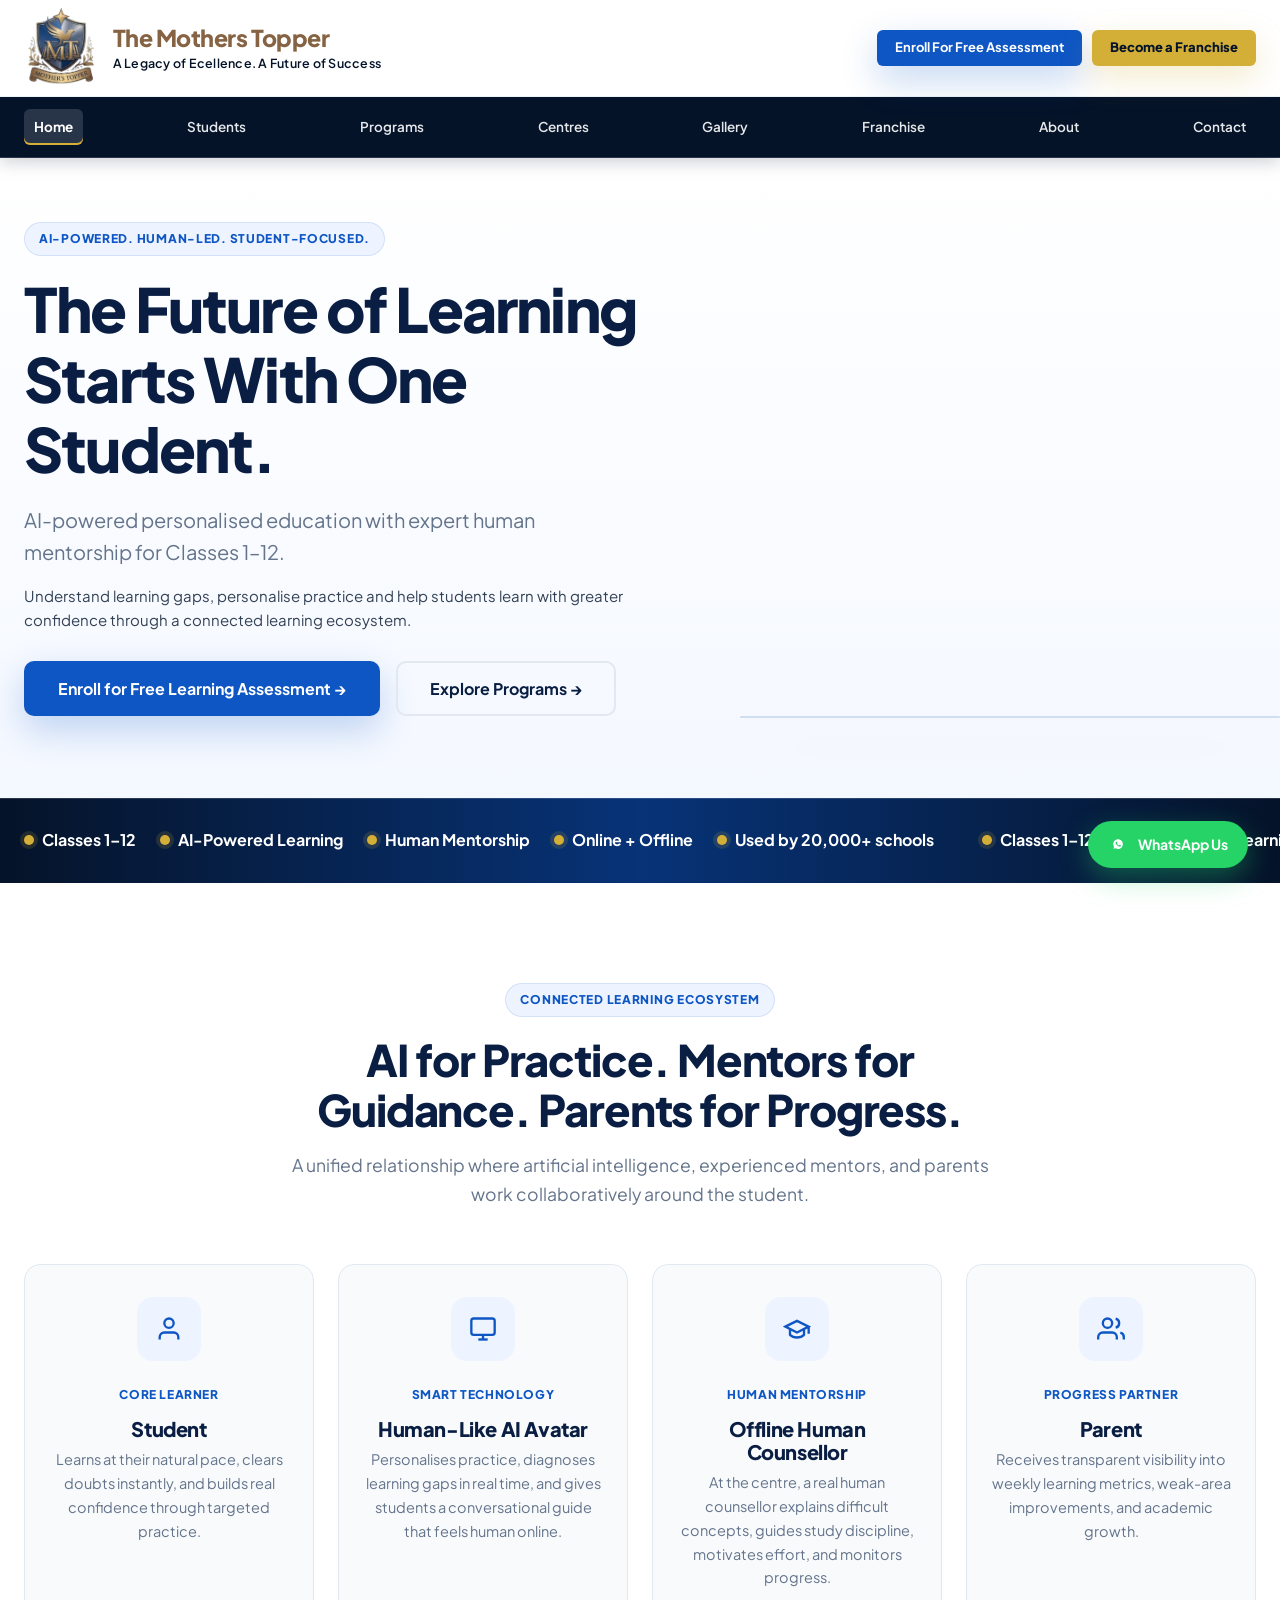
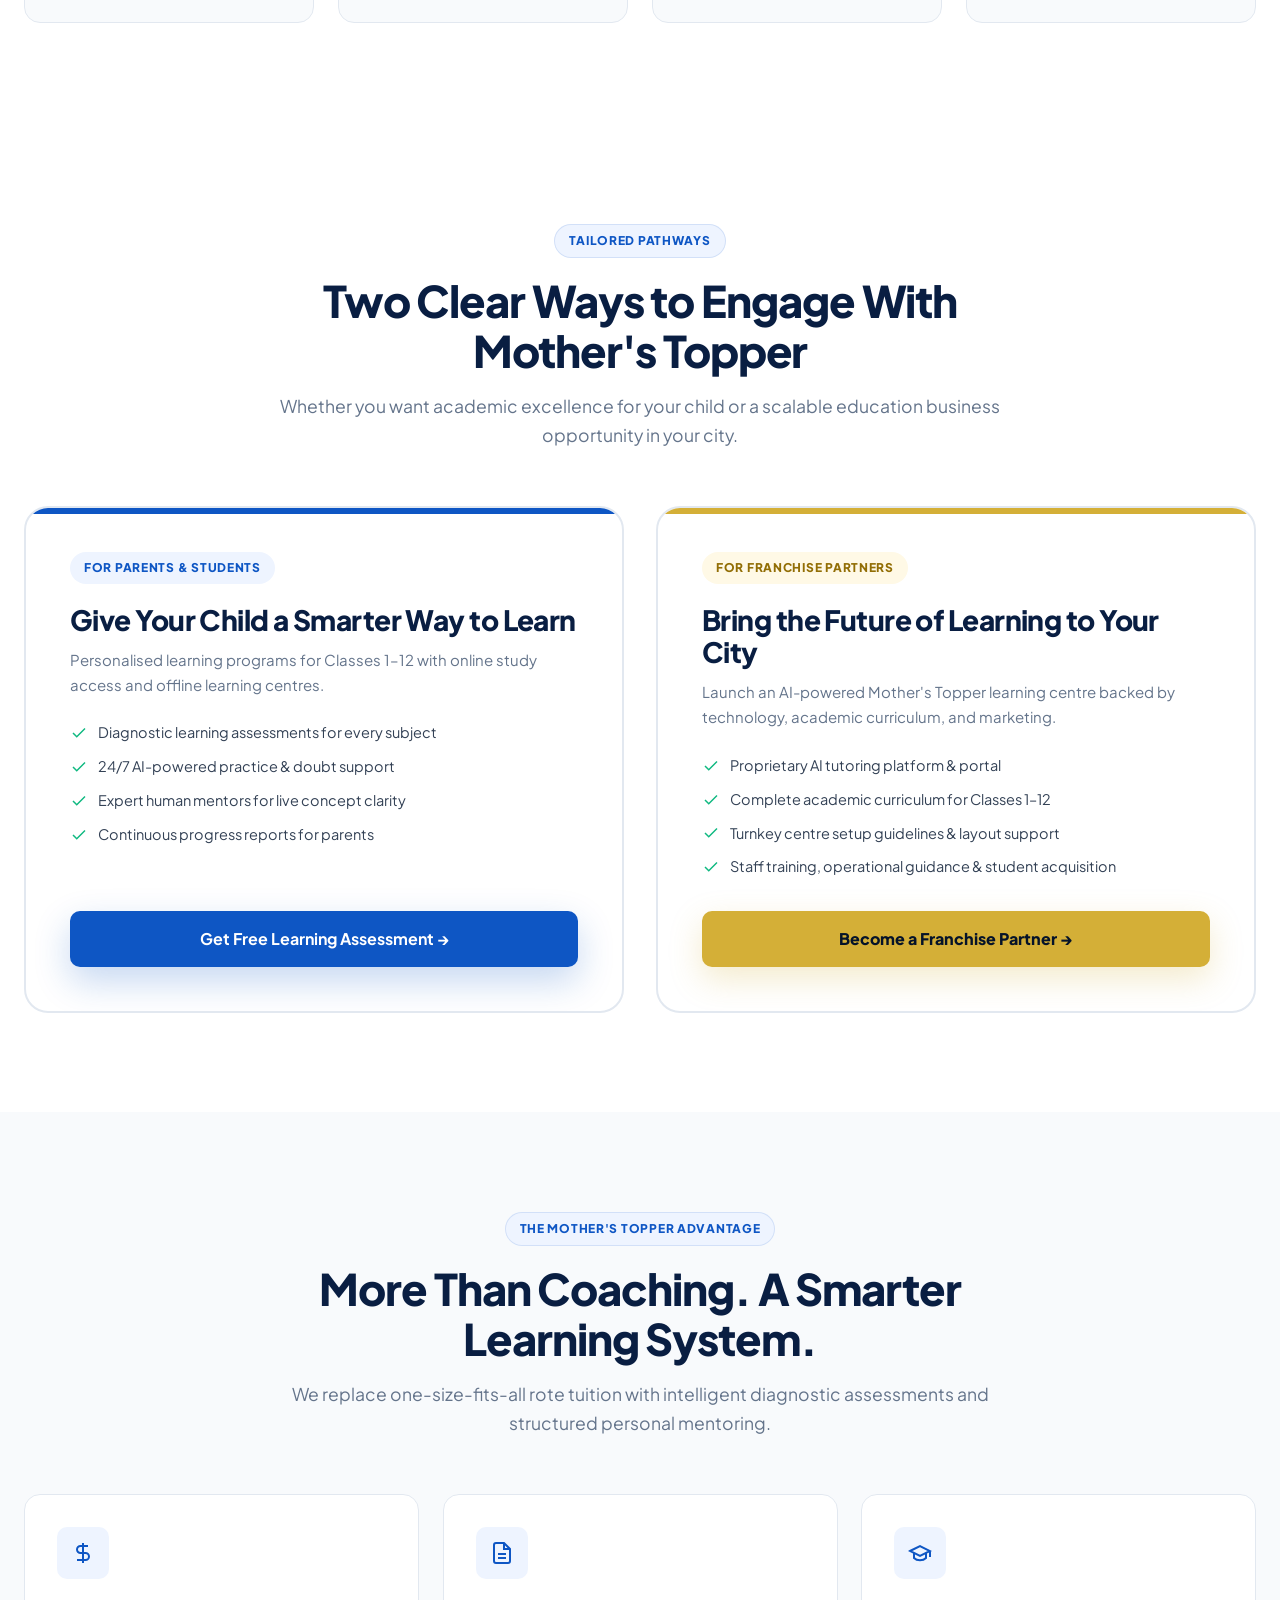
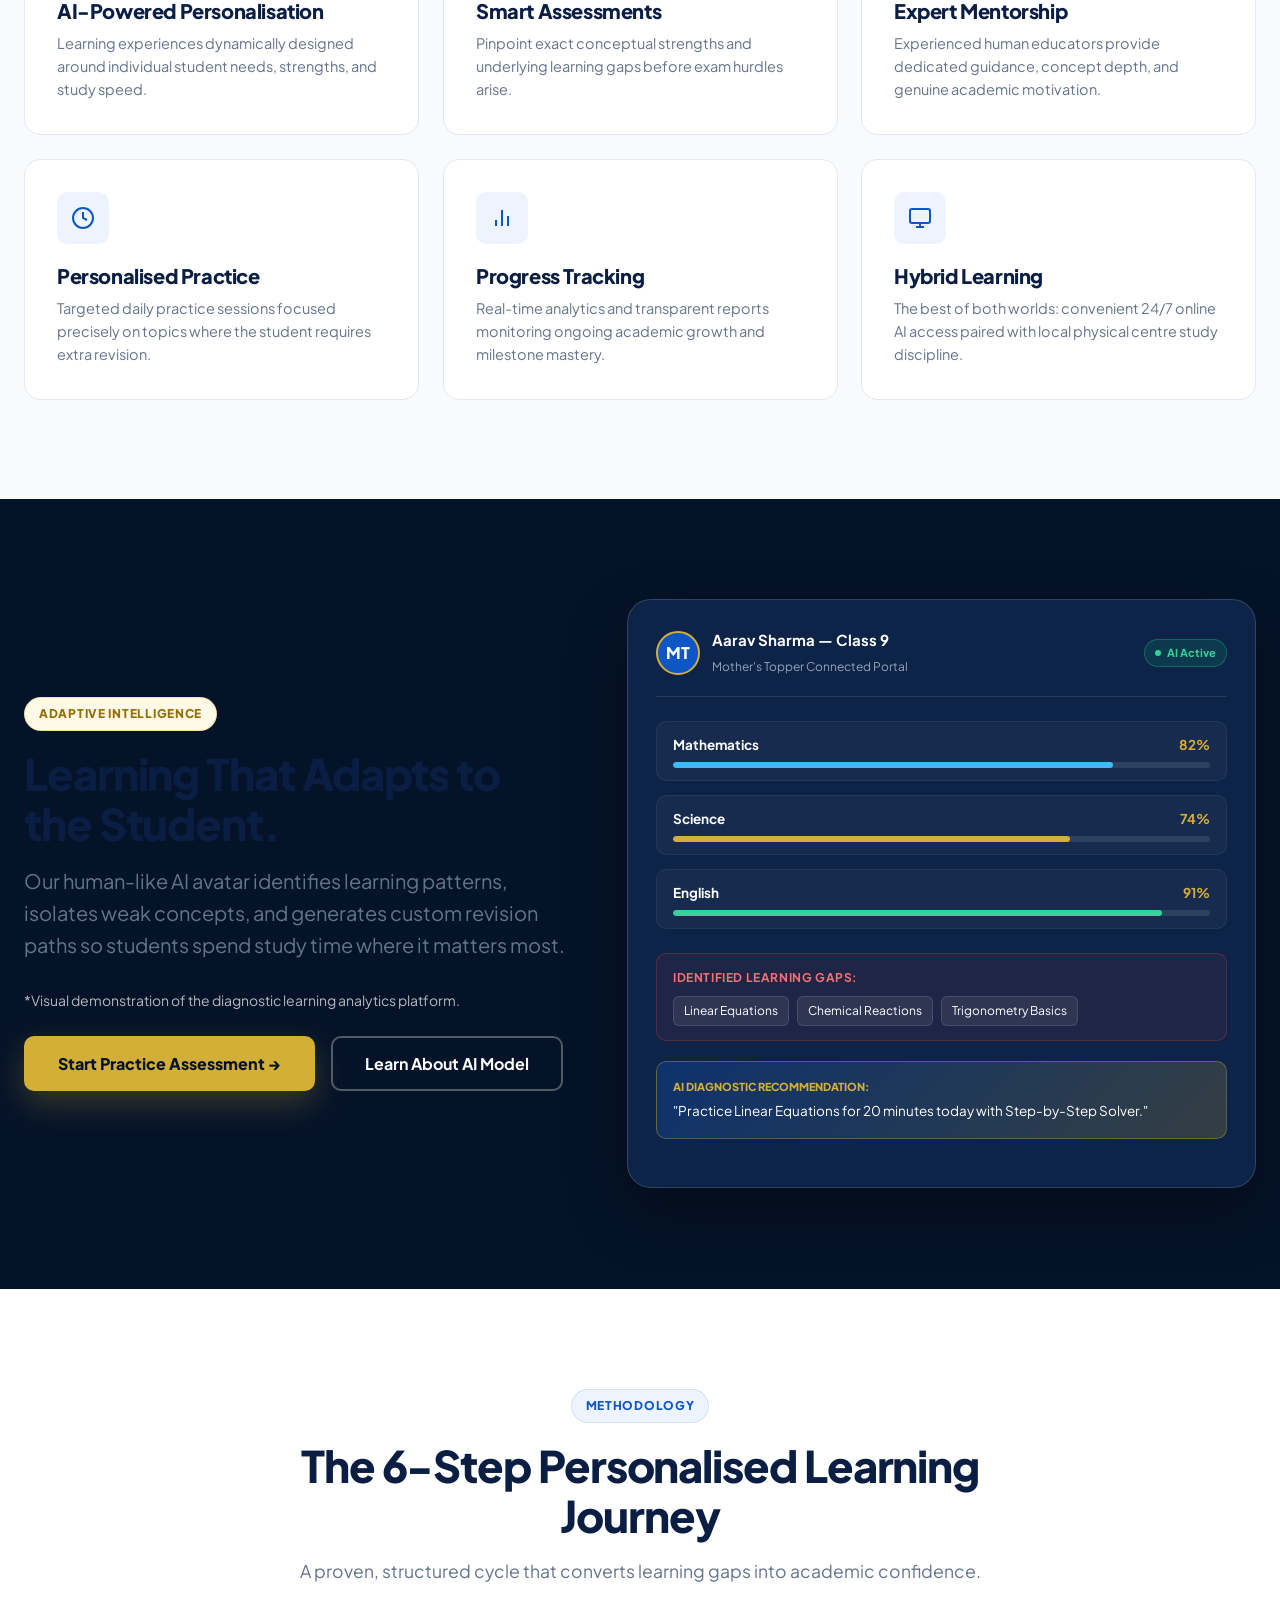
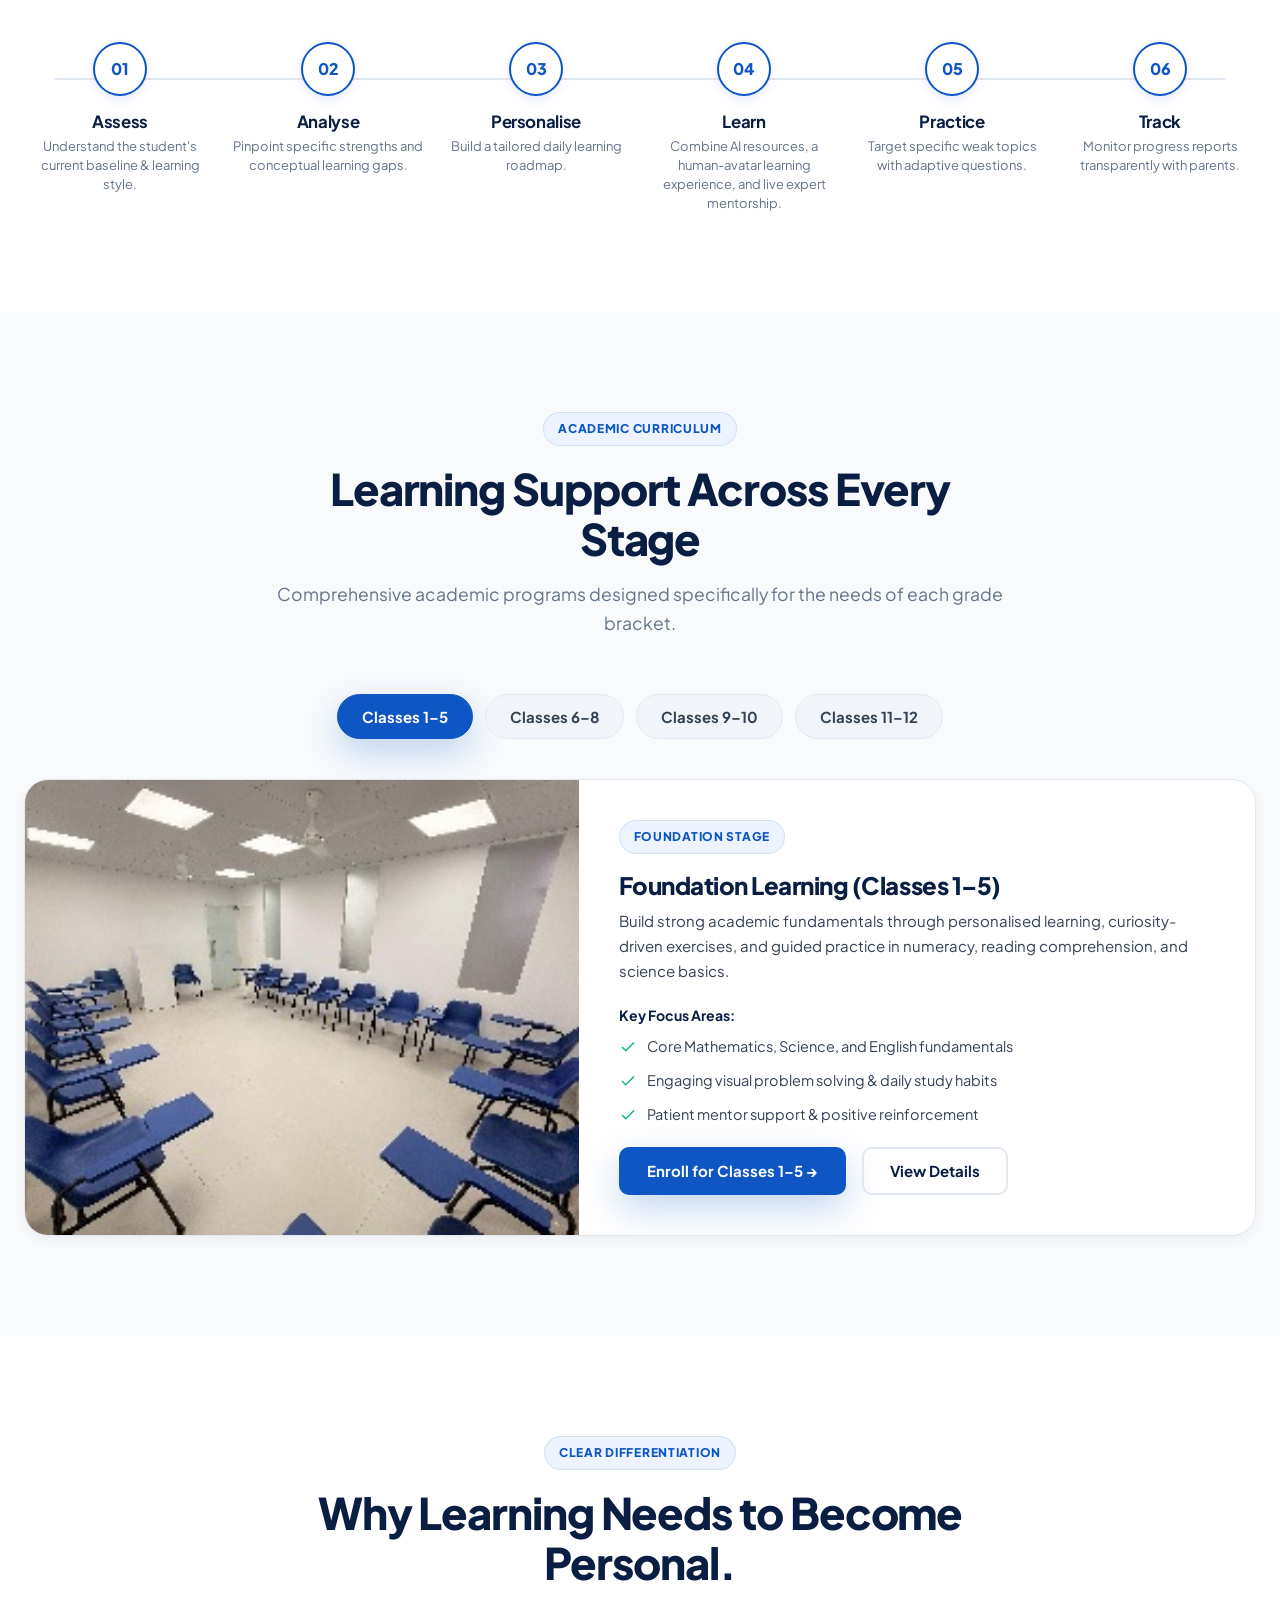
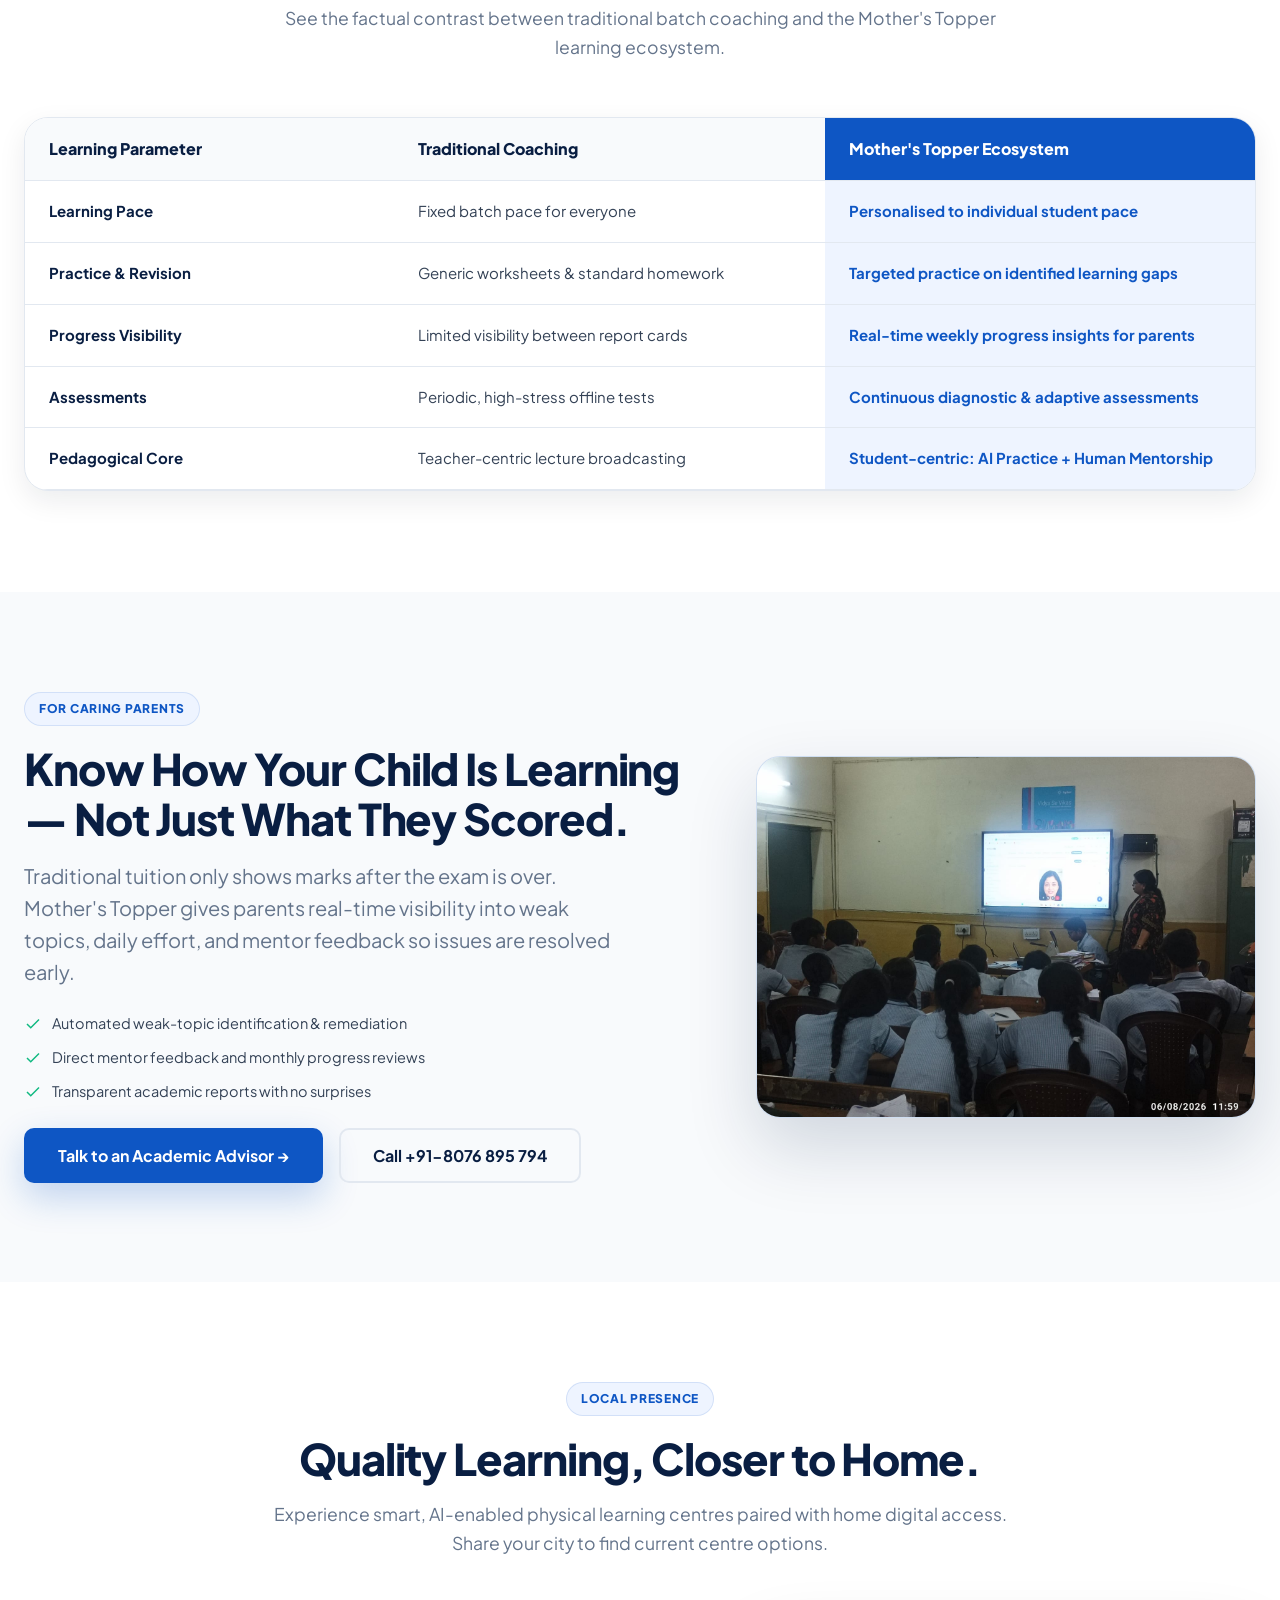
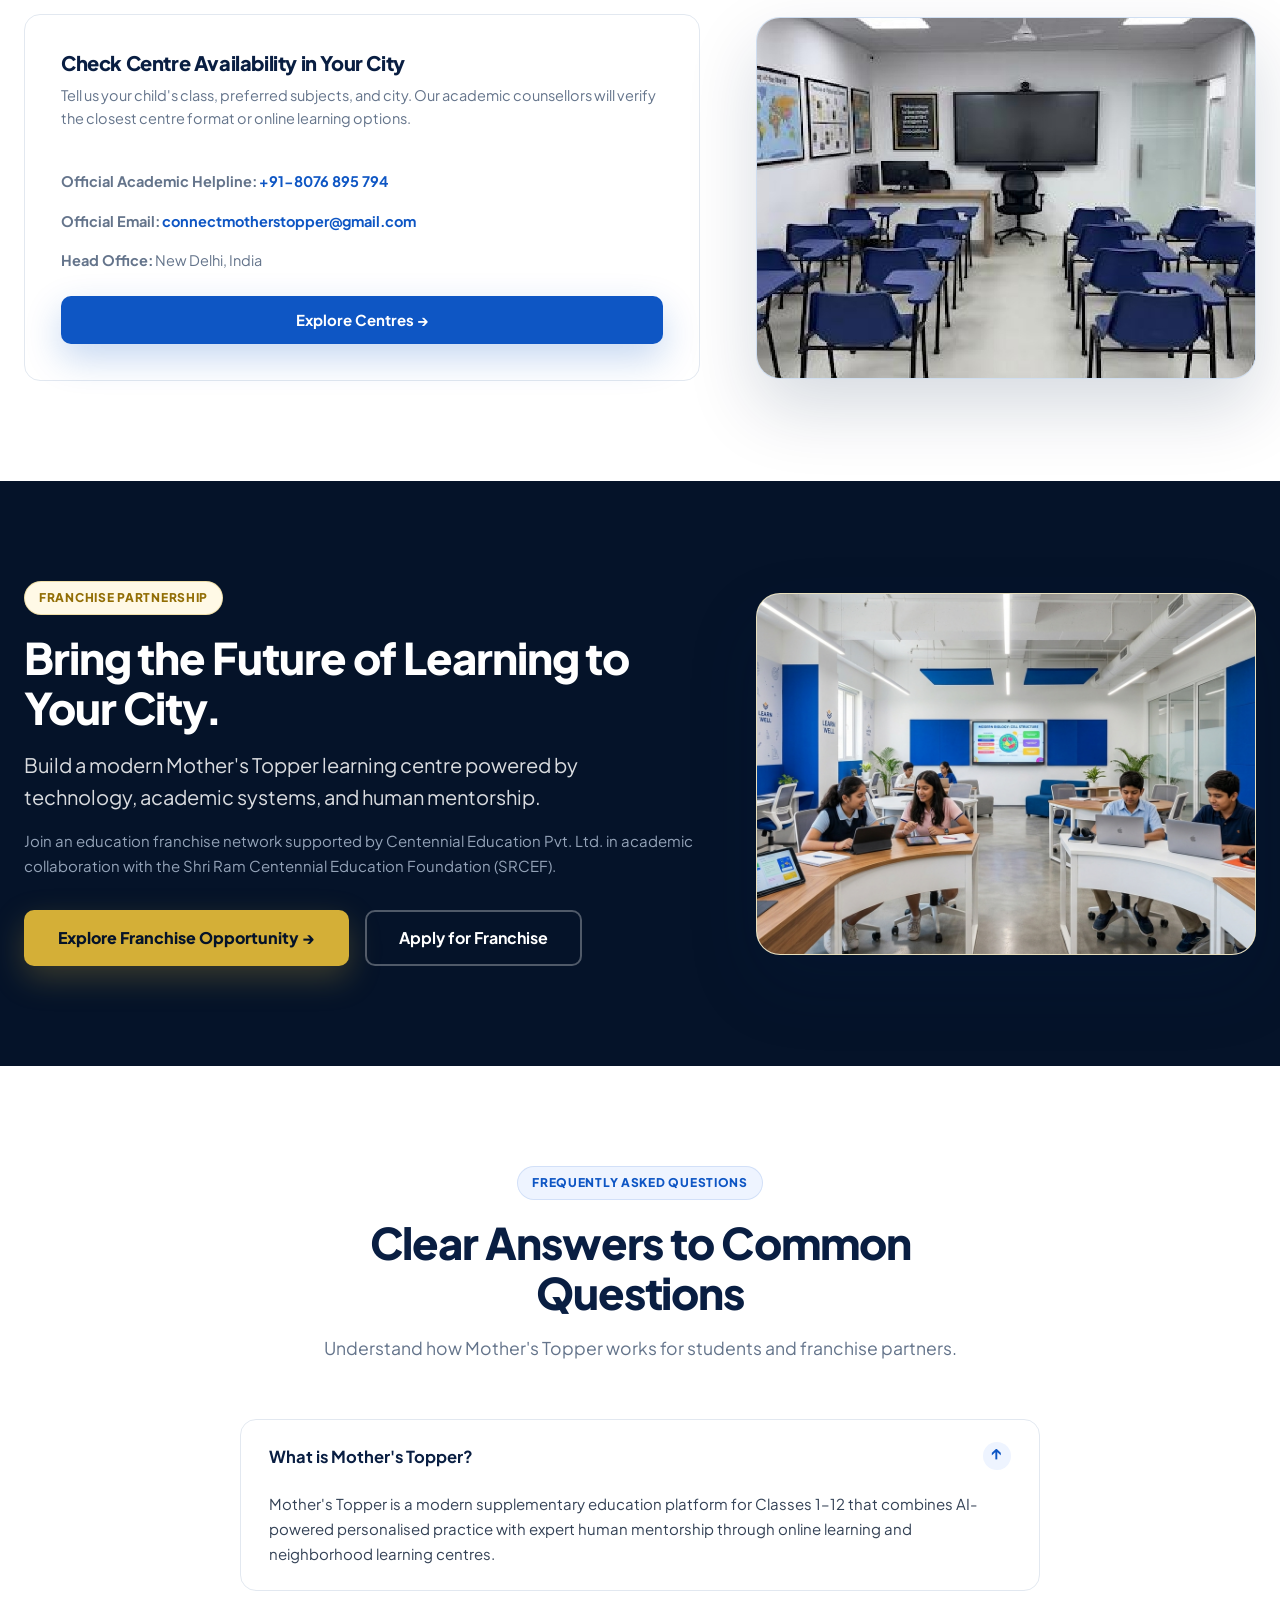
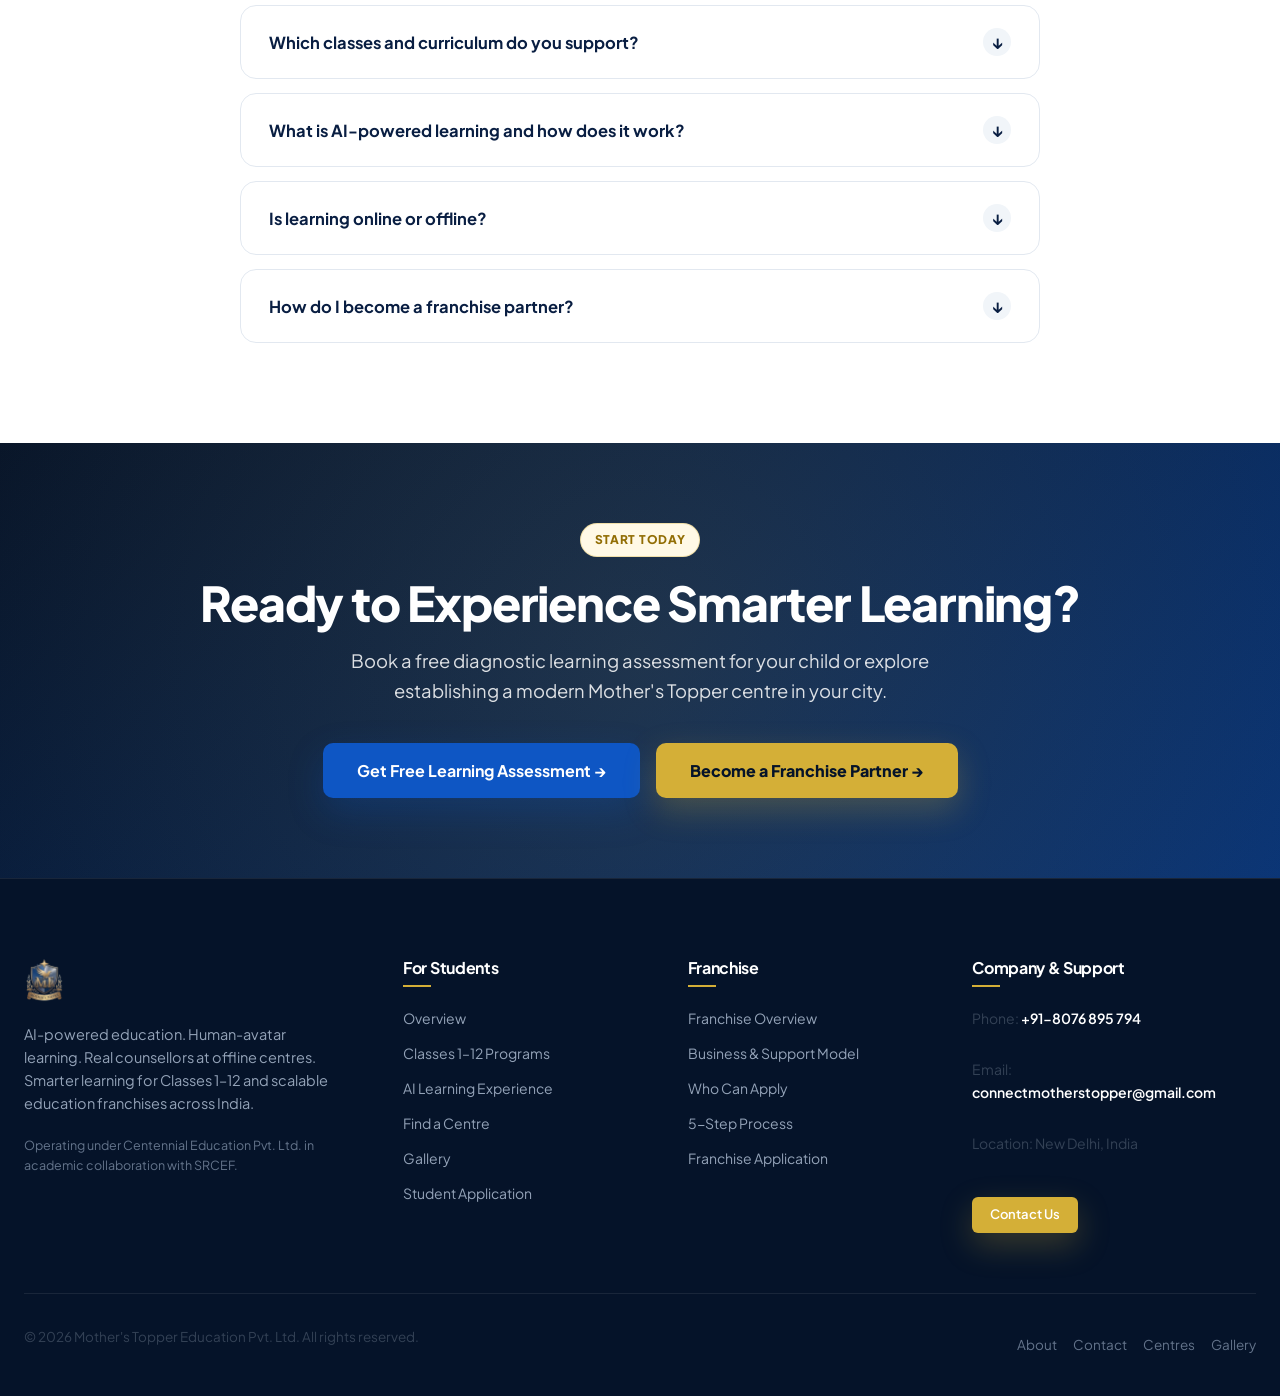
==== commit deb118d9: "sfdfsd" ====
--- a/index.html
+++ b/index.html
@@ -42,7 +42,7 @@
   <header class="site-header" data-header>
     <div class="container nav-container">
       <a class="brand-logo" href="index.html" aria-label="Mother's Topper Home">
-        <img src="img/logo.png" alt="Mother's Topper India" width="220" height="72">
+        <img src="img/logo.png" alt="Mother's Topper India" width="400" height="72">
         <span class="brand-copy">
           <strong style="color:#866343">The Mothers Topper</strong>
           <small style="color:#051329">A Legacy of Ecellence. A Future of Success</small>
--- a/css/style.css
+++ b/css/style.css
@@ -3000,7 +3000,7 @@
 
 .site-header .brand-logo img,
 .homepage .brand-logo img {
-  height: 64px;
+  height: 80px;
   max-width: 200px;
 }
 
@@ -3008,7 +3008,7 @@
 .homepage .brand-copy {
   display: flex;
   flex-direction: column;
-  gap: 3px;
+  gap: 4px;
   min-width: 0;
   color: var(--navy);
   line-height: 1.15;
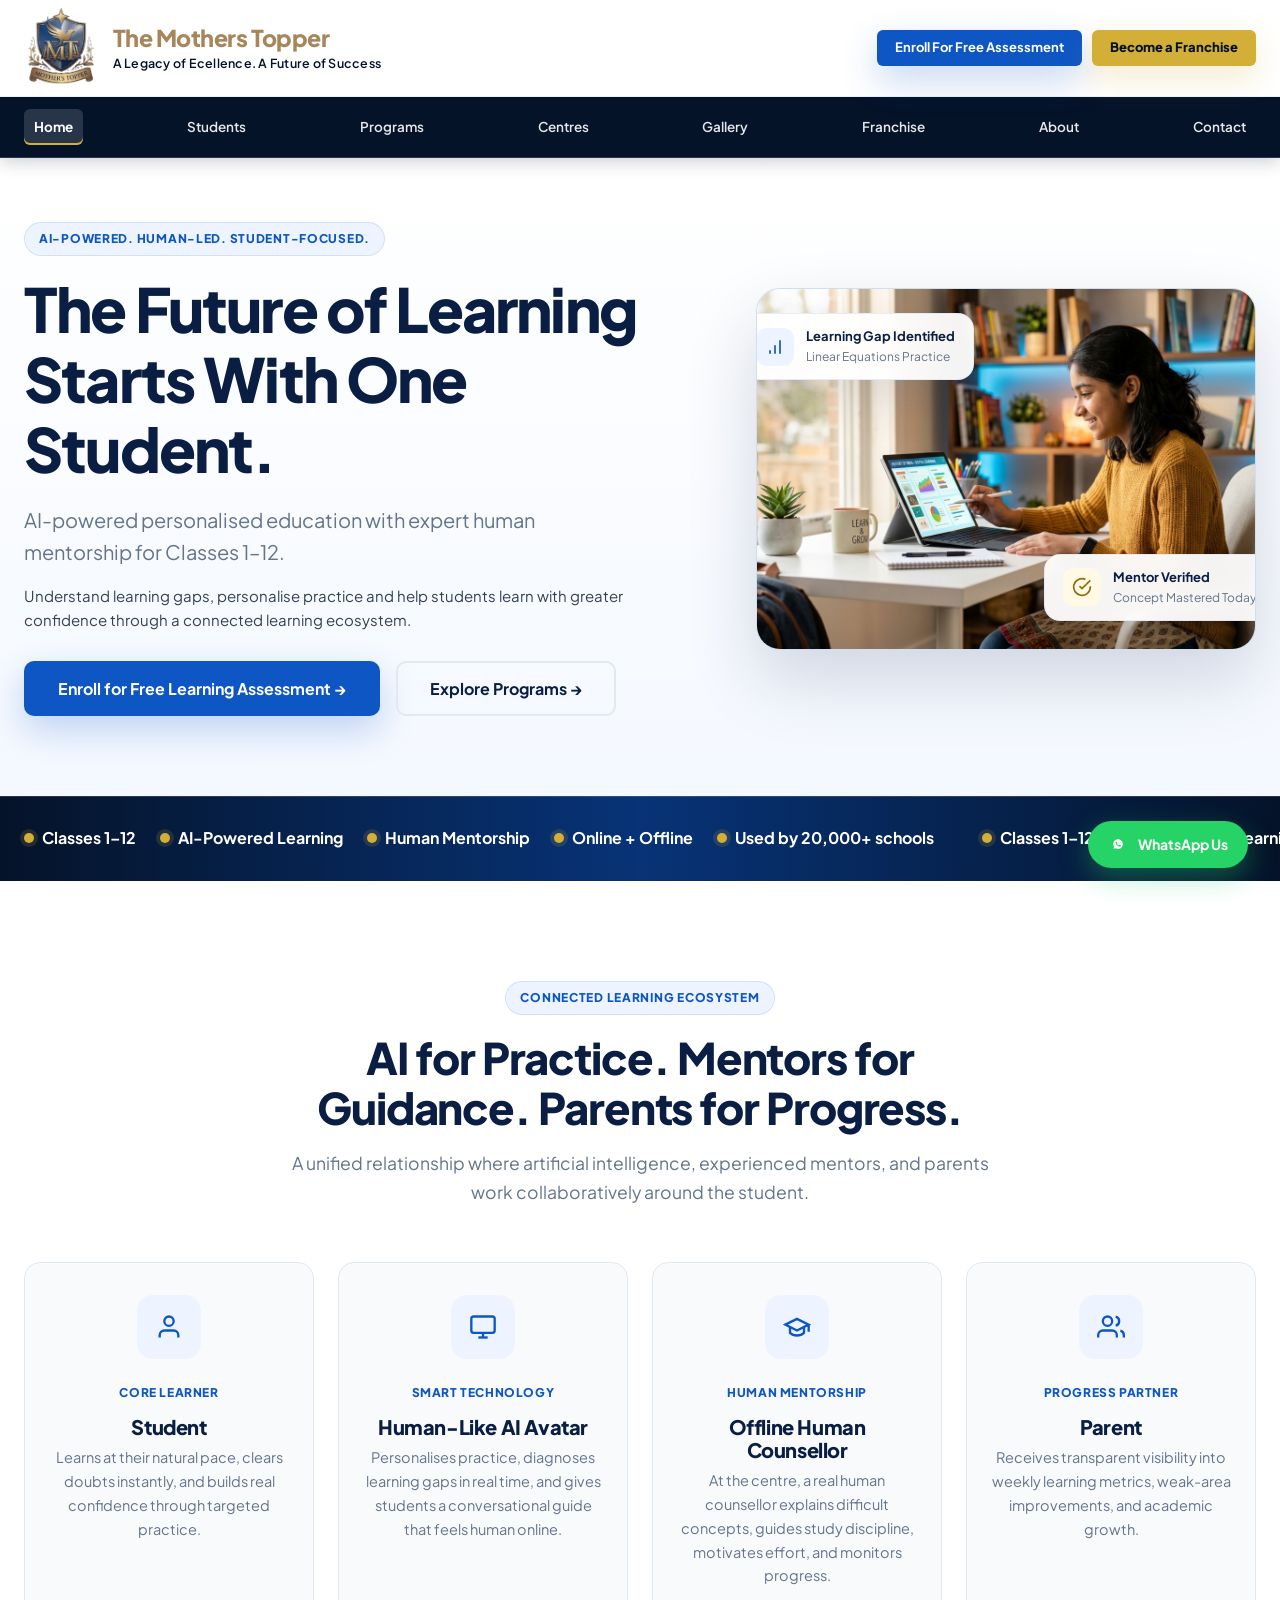
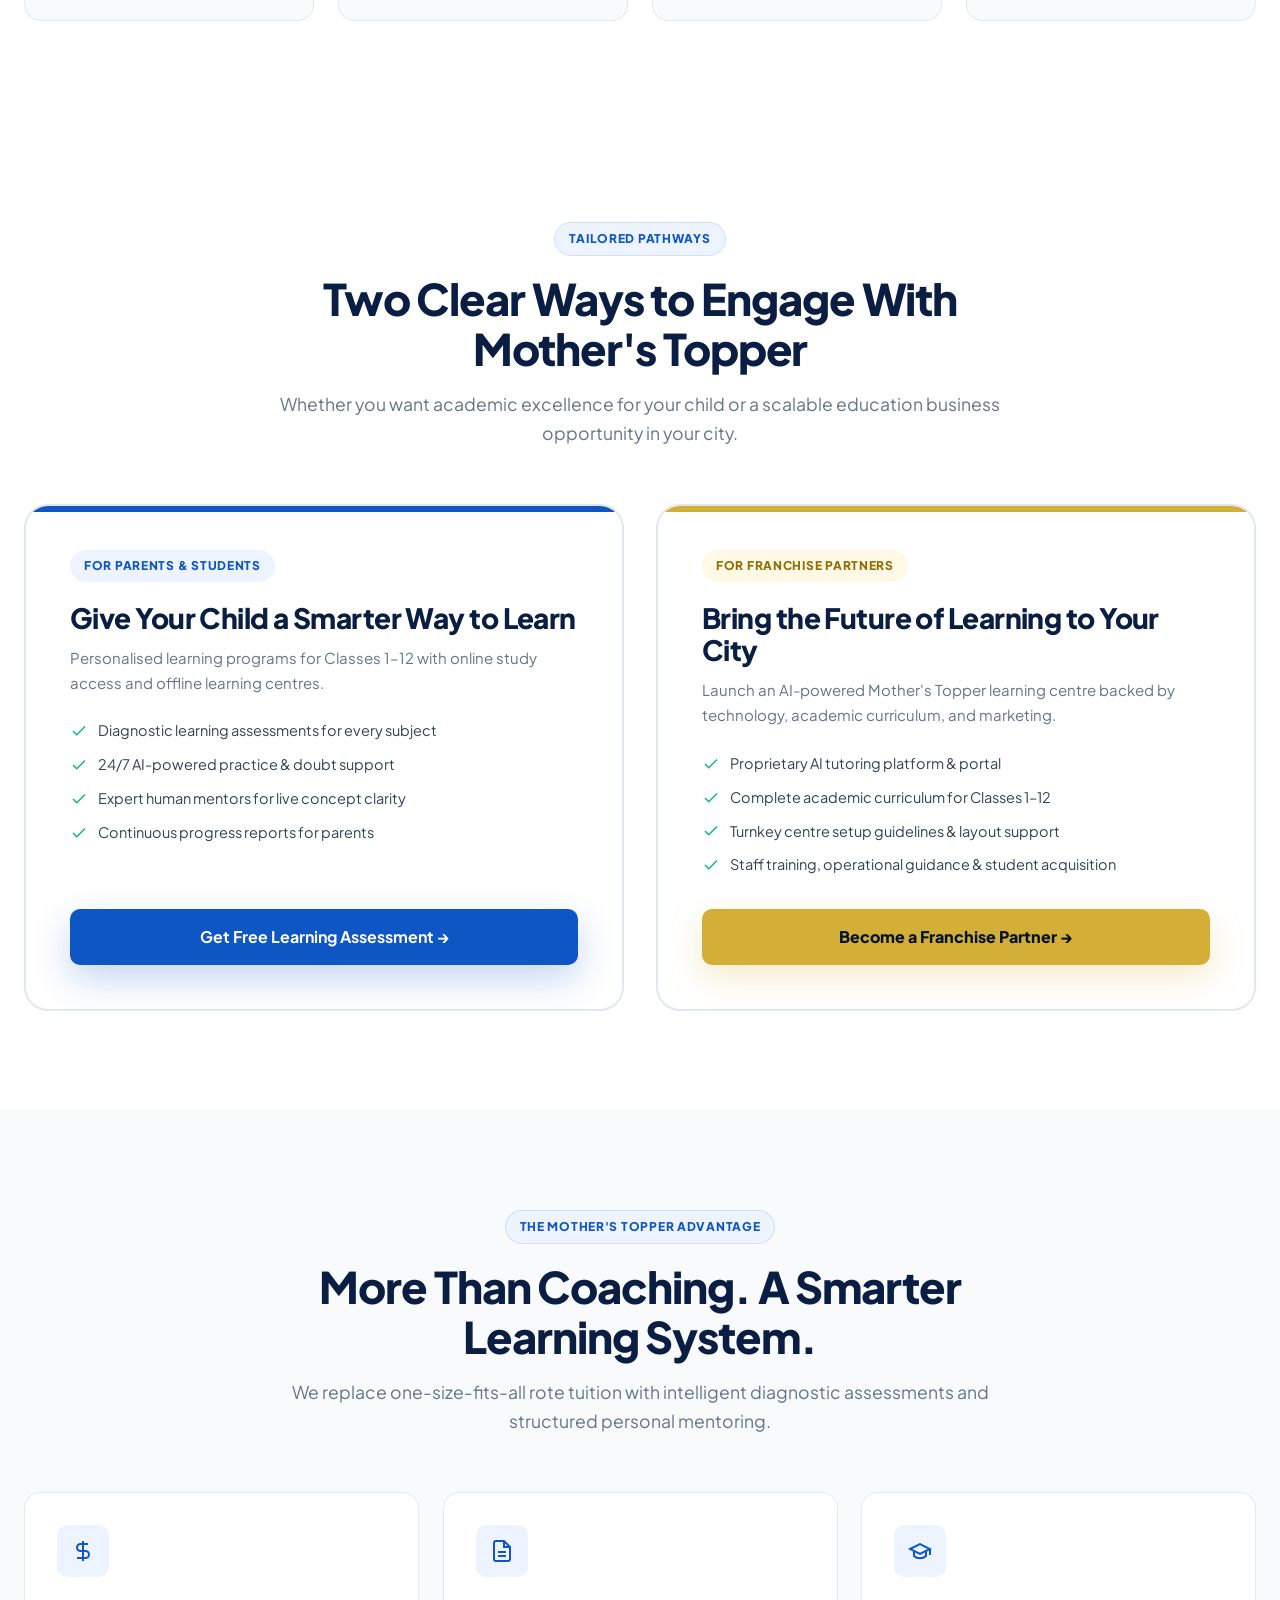
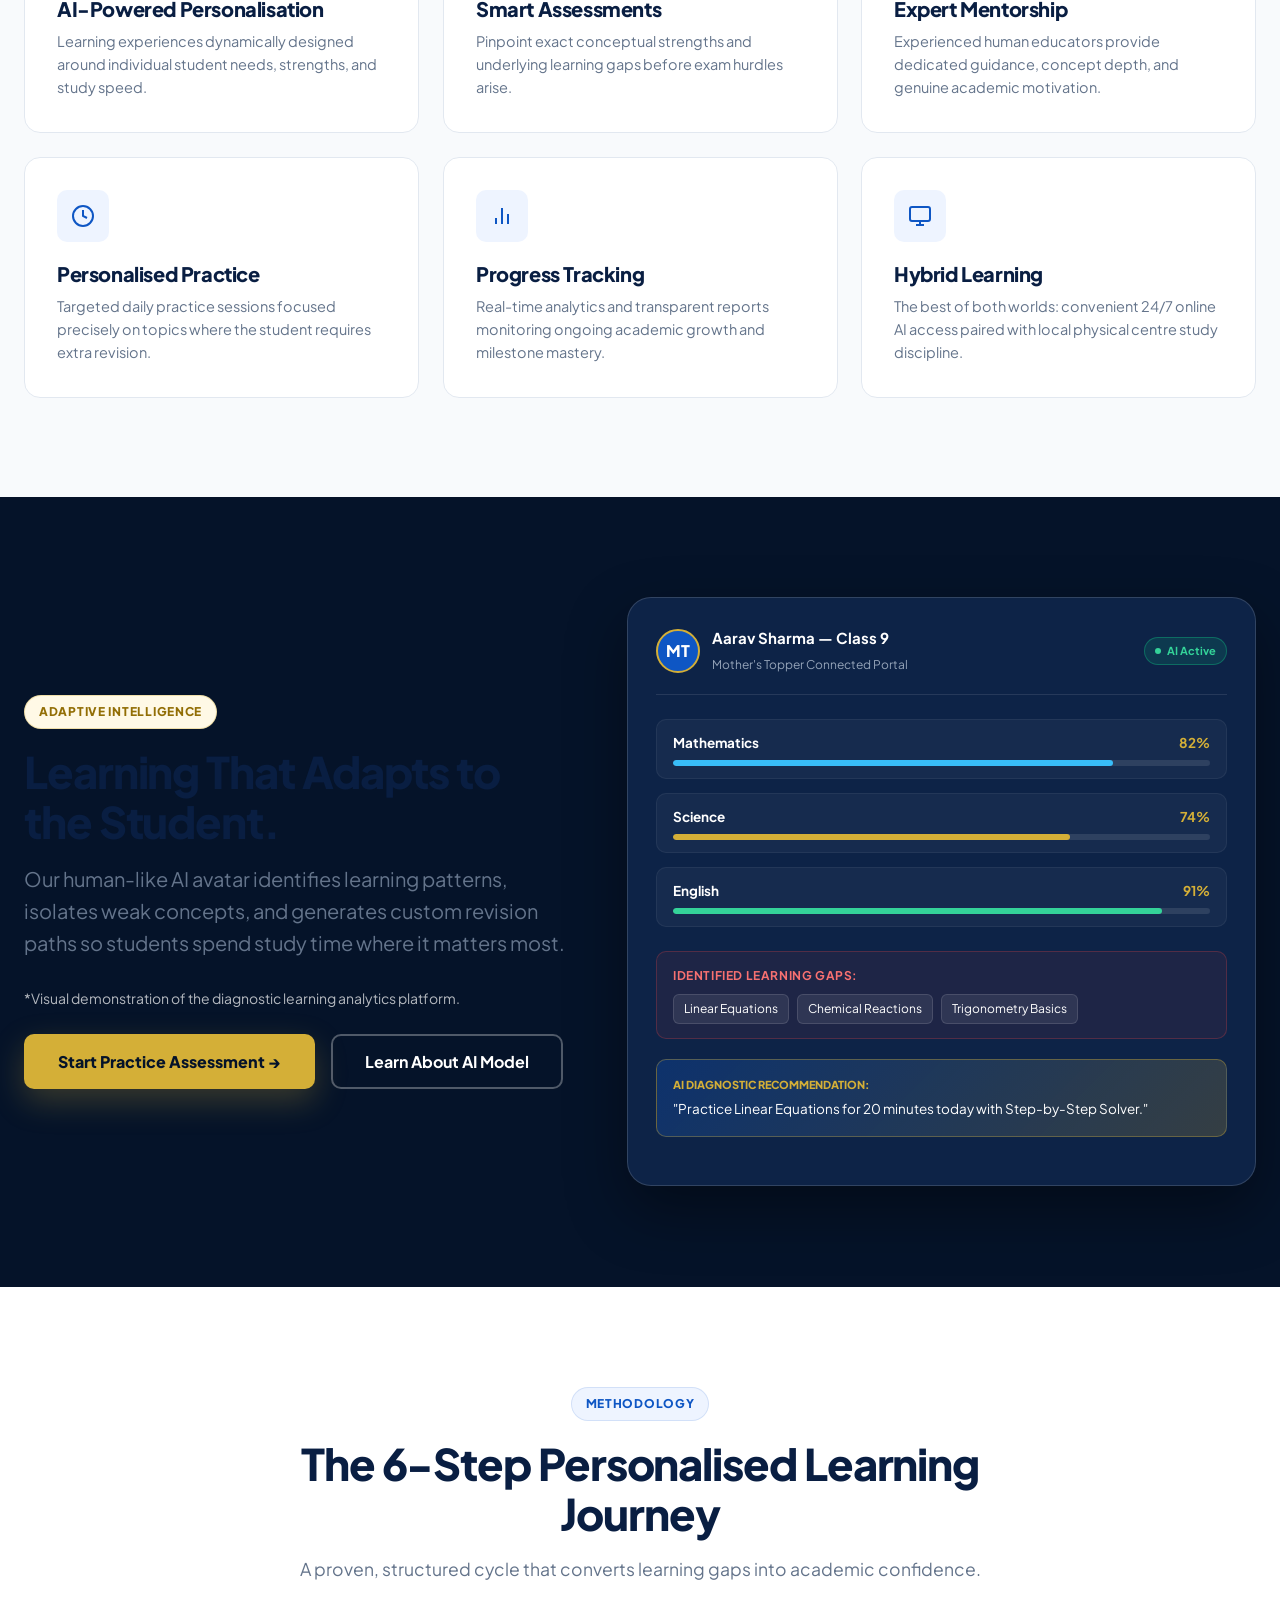
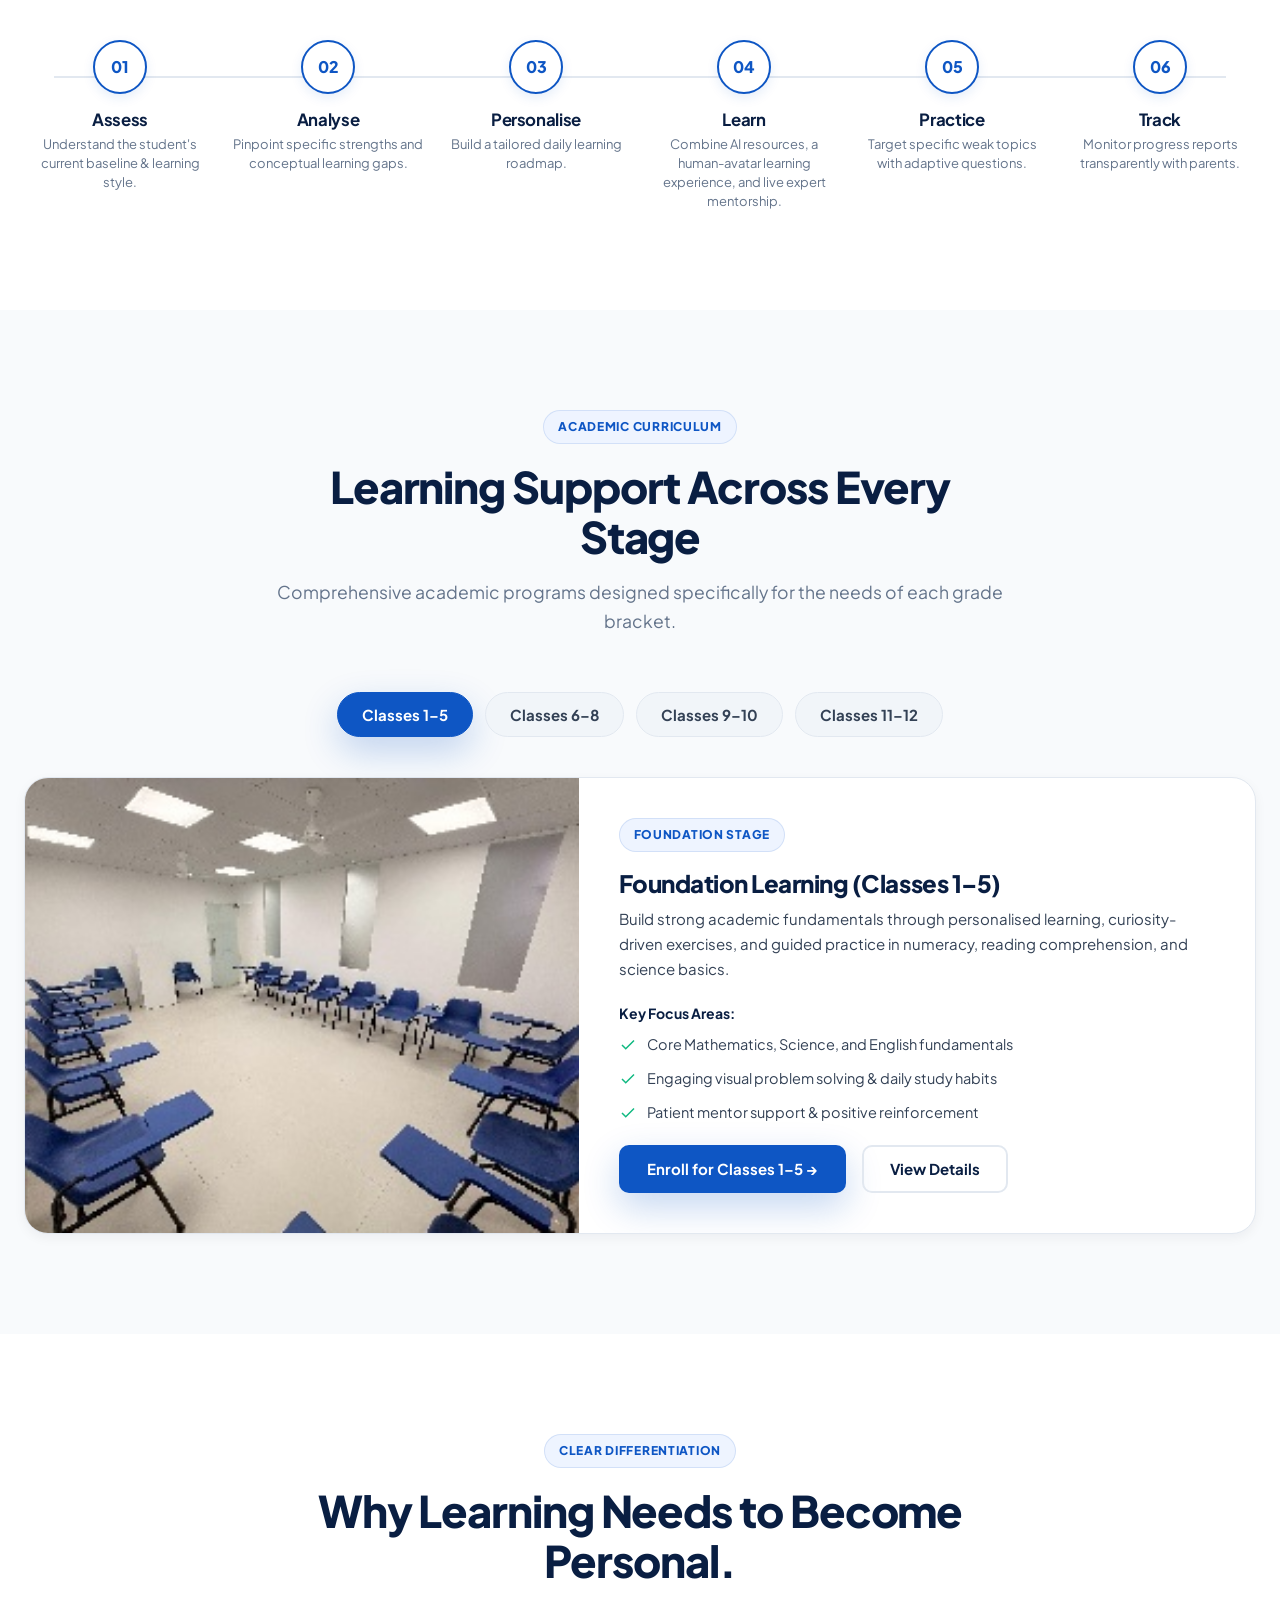
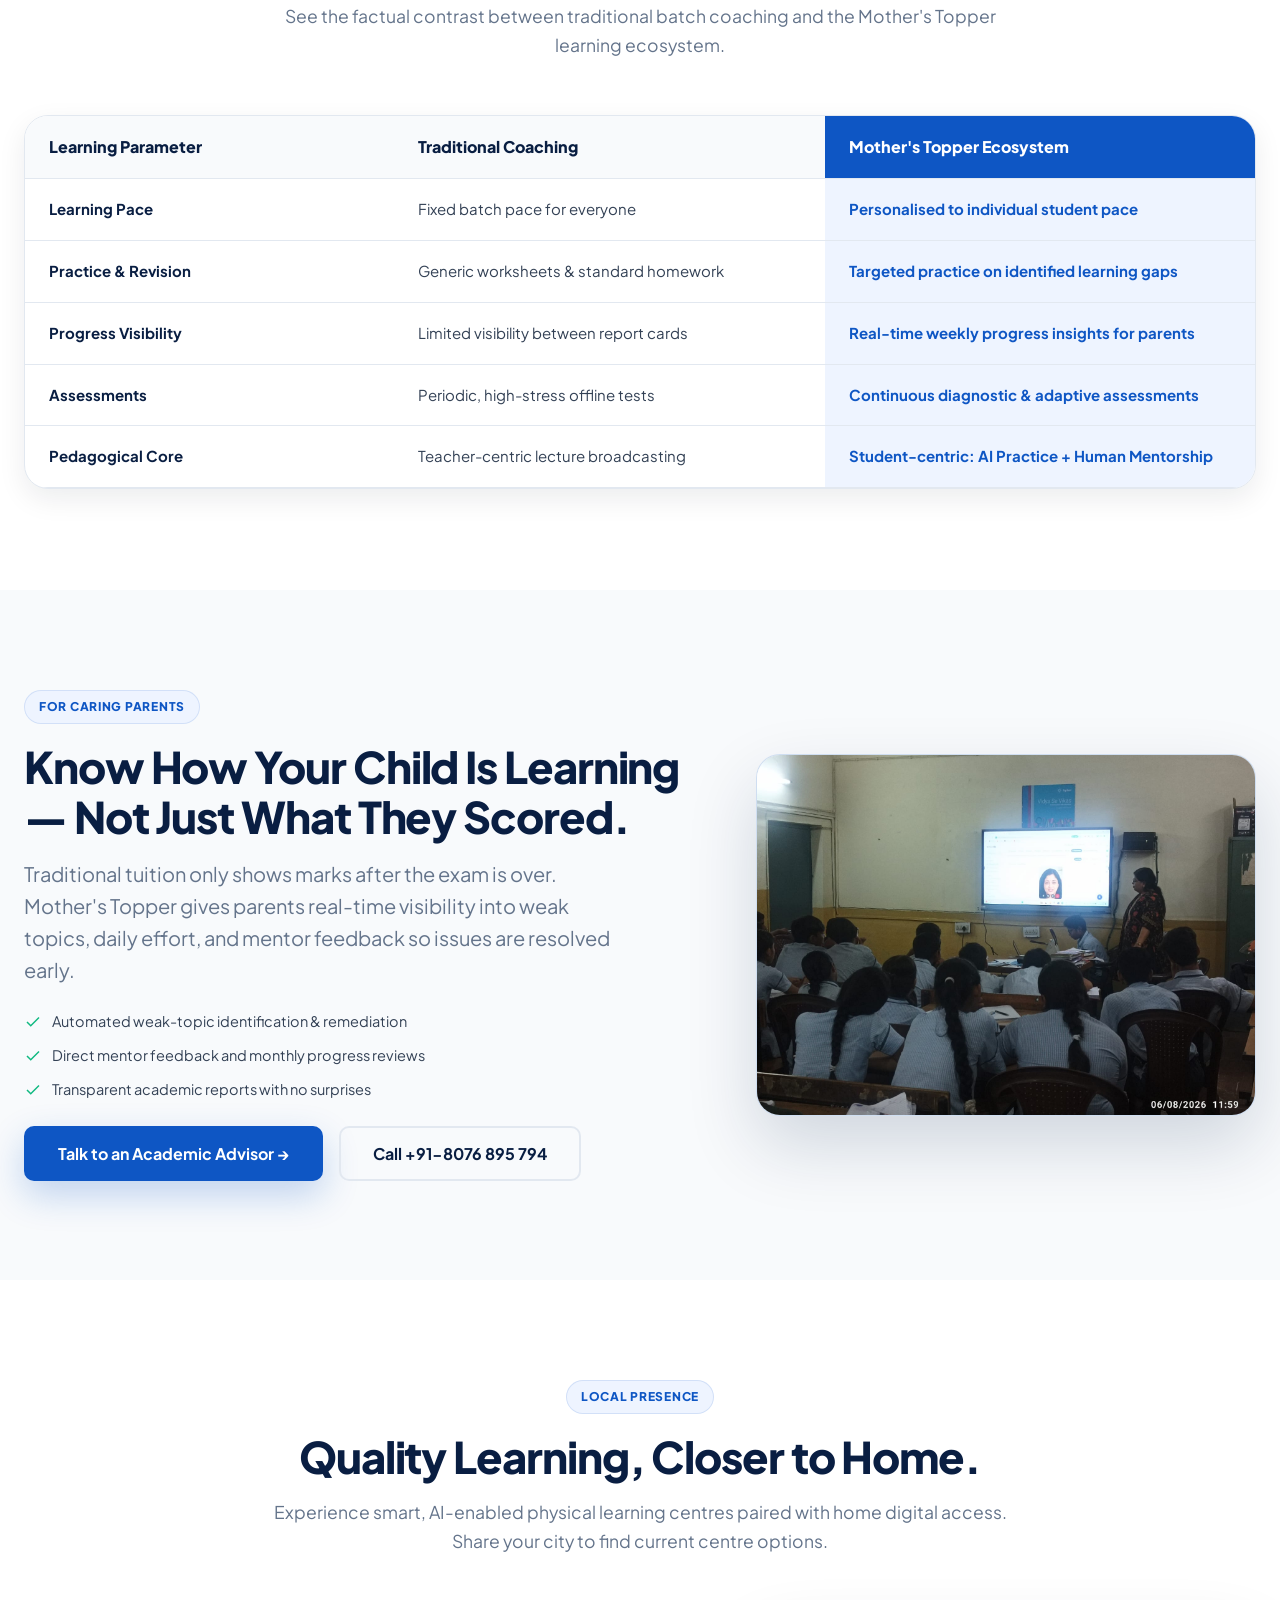
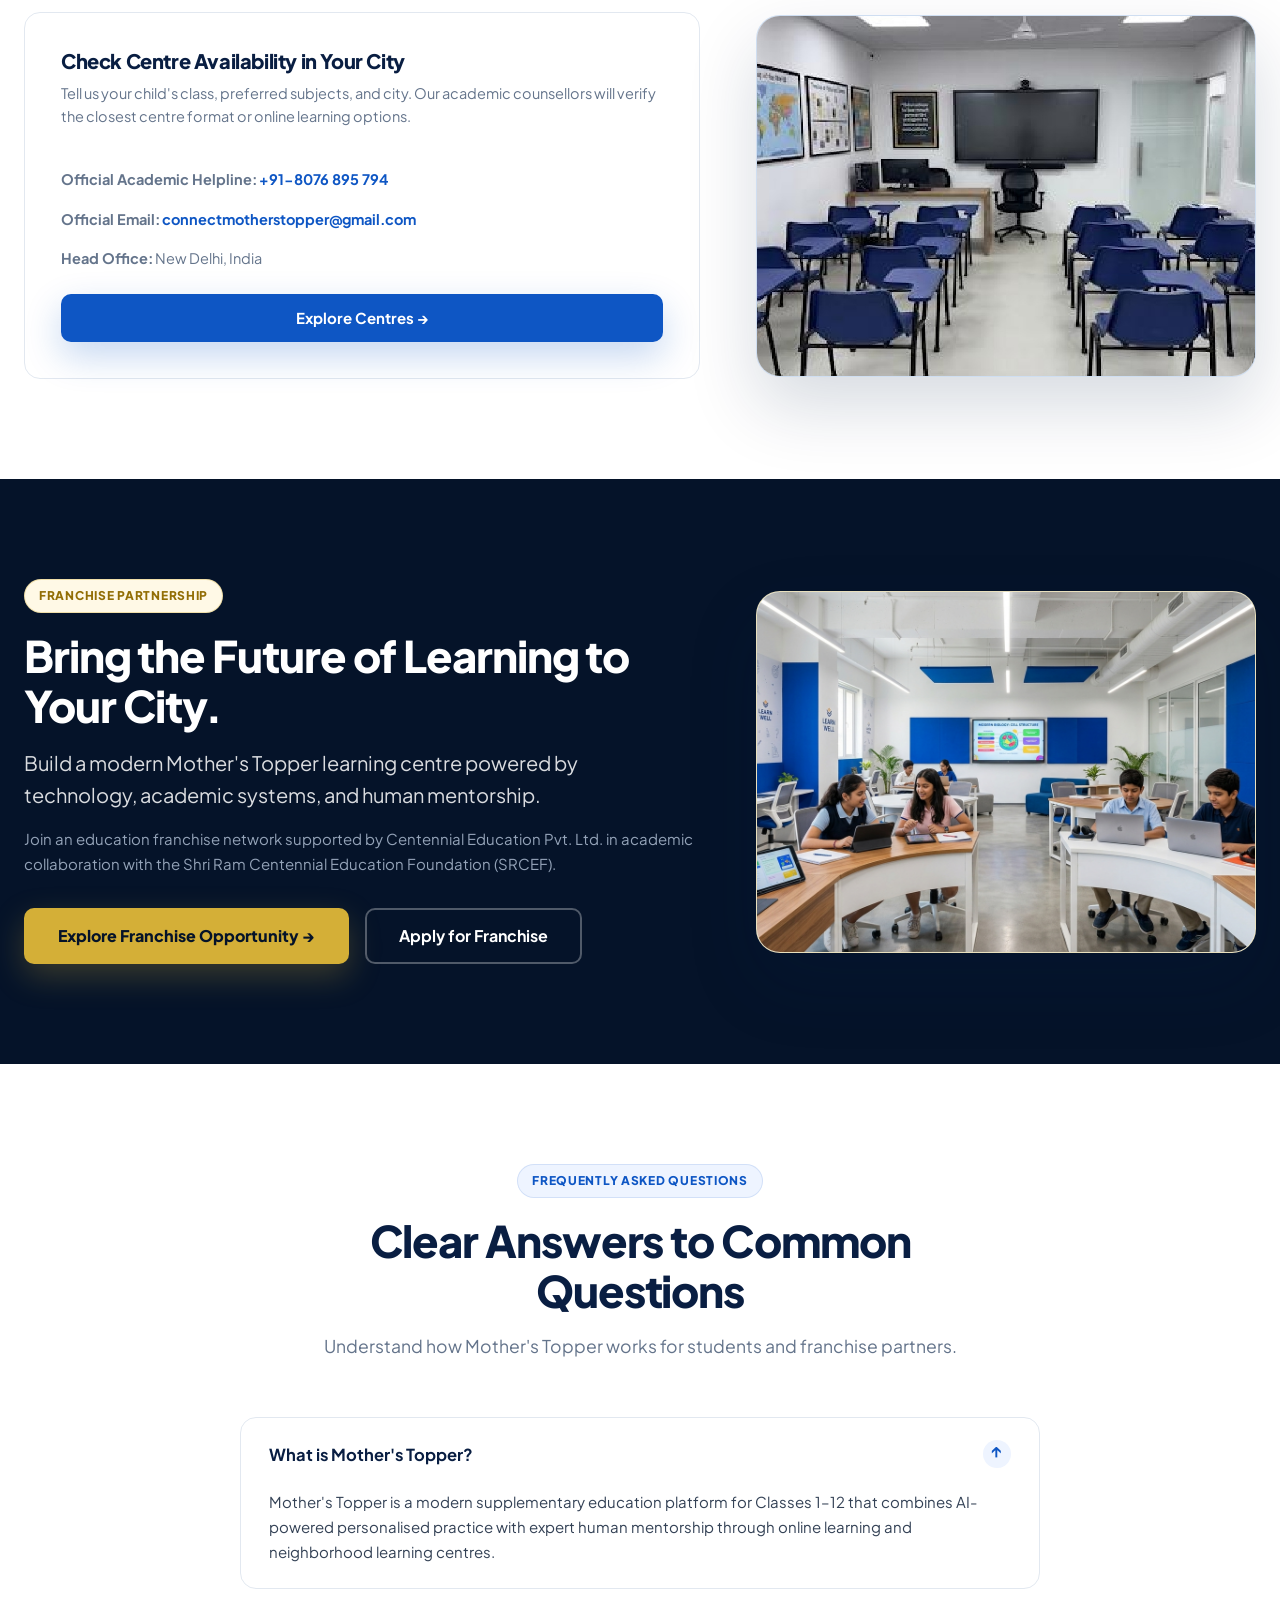
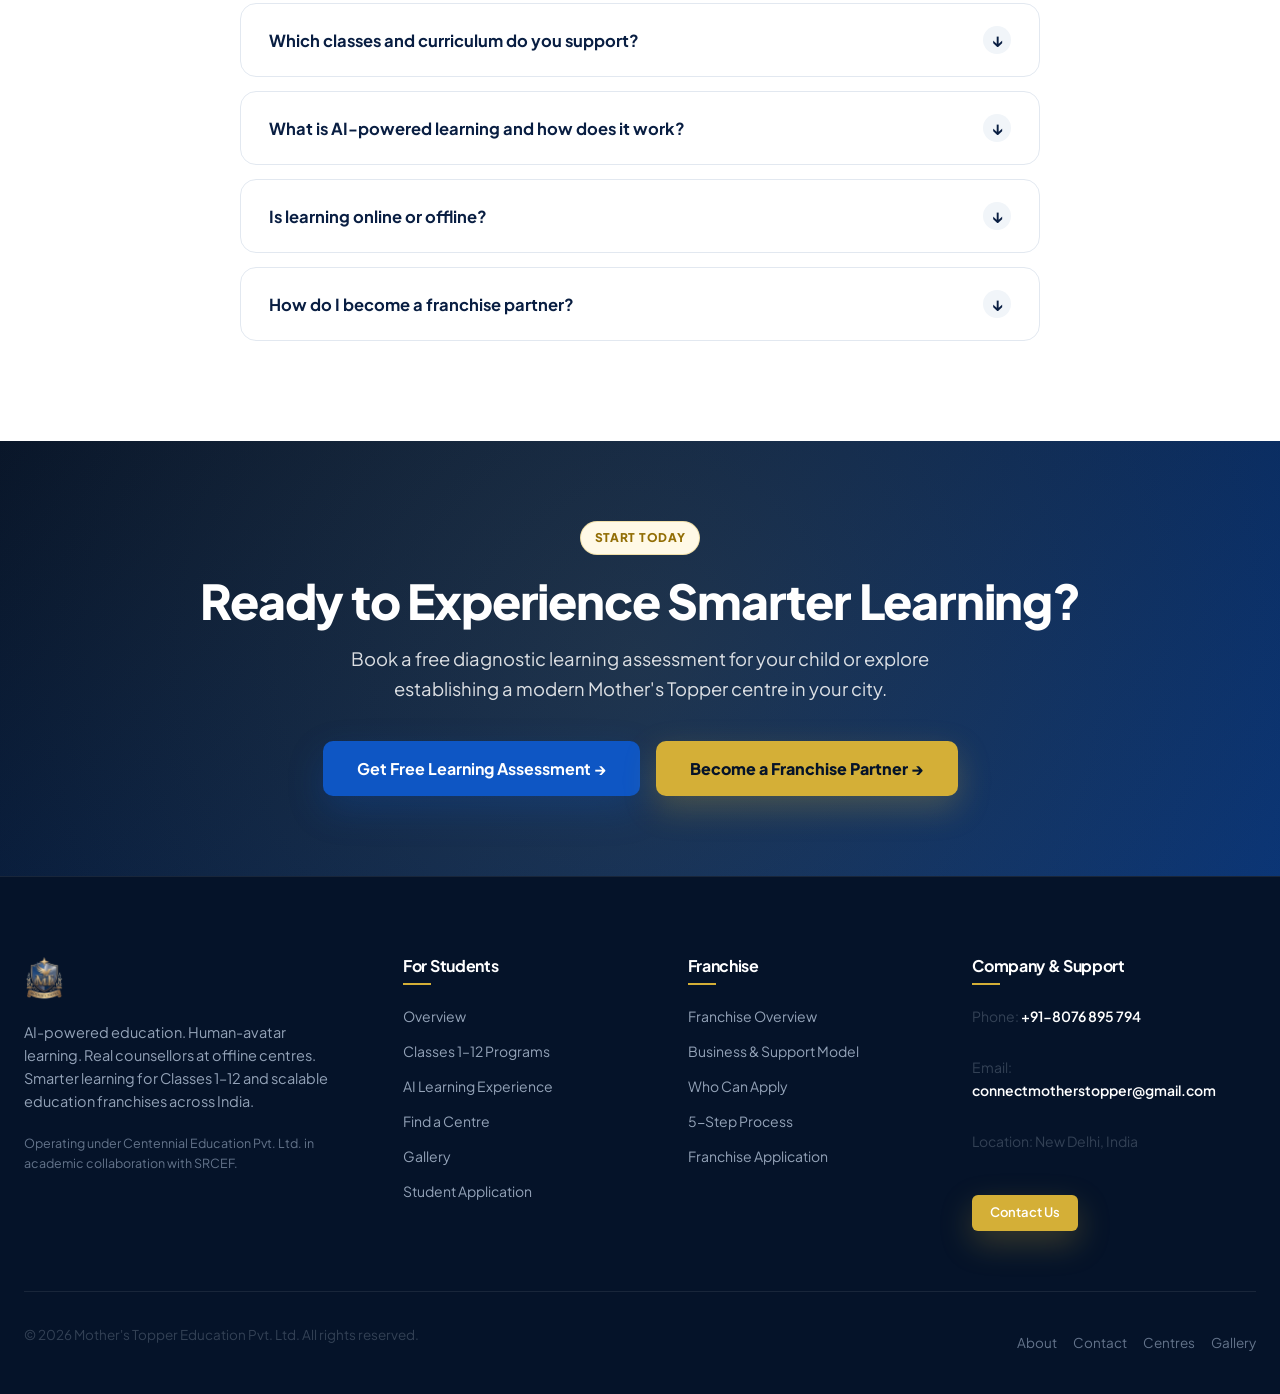
==== commit e15dfc26: "dfddfdsfasd" ====
--- a/index.html
+++ b/index.html
@@ -42,10 +42,10 @@
   <header class="site-header" data-header>
     <div class="container nav-container">
       <a class="brand-logo" href="index.html" aria-label="Mother's Topper Home">
-        <img src="img/logo.png" alt="Mother's Topper India" width="400" height="72">
+        <img src="img/logo.png" alt="Mother's Topper India" width="220" height="72">
         <span class="brand-copy">
-          <strong style="color:#866343">The Mothers Topper</strong>
-          <small style="color:#051329">A Legacy of Ecellence. A Future of Success</small>
+          <strong class="brand">The Mothers Topper</strong>
+          <small class="tag-line">A Legacy of Ecellence. A Future of Success</small>
         </span>
       </a>
       <div class="header-ctas">
@@ -83,19 +83,17 @@
           <h1>The Future of Learning Starts With One Student.</h1>
           <p class="hero-lede">AI-powered personalised education with expert human mentorship for Classes 1–12.</p>
           <p>Understand learning gaps, personalise practice and help students learn with greater confidence through a connected learning ecosystem.</p>
-          
           <div class="btn-group" style="margin-top: 28px;">
             <a class="btn btn-primary btn-lg btn-pulse" href="student-application.html">Enroll for Free Learning Assessment &rarr;</a>
             <a class="btn btn-outline btn-lg" href="programs.html">Explore Programs &rarr;</a>
           </div>
 
         </div>
-        </div>
 
         <div class="hero-visual-card reveal reveal-delay-1">
           <div class="hero-image-wrap">
-            
-            
+            <img src="img/hero-student.jpg" alt="AI-Powered Learning for Classes 1-12" width="700" height="460">
+
             <!-- Float Card 1 -->
             <div class="float-card card-top-left">
               <div class="float-card-icon">
--- a/css/style.css
+++ b/css/style.css
@@ -410,6 +410,8 @@
   animation: pulse-glow 2.5s infinite;
 }
 
+
+
 @keyframes pulse-glow {
   0%, 100% {
     box-shadow: 0 0 0 0 rgba(14, 86, 196, 0.4);
@@ -698,6 +700,13 @@
   grid-template-columns: 1.1fr 0.9fr;
   gap: 48px;
   align-items: center;
+}
+
+.homepage .site-header .brand{
+  color:#A7865B;
+}
+.homepage .site-header .tag-line{
+  color:#051329;
 }
 
 /* Subnav Strip */
@@ -2961,14 +2970,15 @@
 
   .homepage .header-ctas {
     gap: 5px;
-  }
-
+   
+  }
+  
   .homepage .header-ctas .btn {
     padding: 8px 8px;
     font-size: 10px;
     white-space: nowrap;
   }
-
+ 
   .homepage .trust-item {
     width: auto;
     min-width: max-content;
@@ -3004,6 +3014,12 @@
   max-width: 200px;
 }
 
+.site-header.is-scrolled .brand-logo img,
+.homepage .site-header.is-scrolled .brand-logo img {
+  height: 72px;
+  max-width: 220px;
+}
+
 .site-header .brand-copy,
 .homepage .brand-copy {
   display: flex;
@@ -3123,6 +3139,12 @@
 
   .site-header .brand-logo img,
   .homepage .brand-logo img {
+    height: 54px;
+    max-width: 164px;
+  }
+
+  .site-header.is-scrolled .brand-logo img,
+  .homepage .site-header.is-scrolled .brand-logo img {
     height: 54px;
     max-width: 164px;
   }
@@ -3205,6 +3227,12 @@
     max-width: 132px;
   }
 
+  .site-header.is-scrolled .brand-logo img,
+  .homepage .site-header.is-scrolled .brand-logo img {
+    height: 46px;
+    max-width: 132px;
+  }
+
   .site-header .brand-copy strong,
   .homepage .brand-copy strong {
     font-size: 0.86rem;
@@ -3227,4 +3255,3 @@
   }
 }
 
-
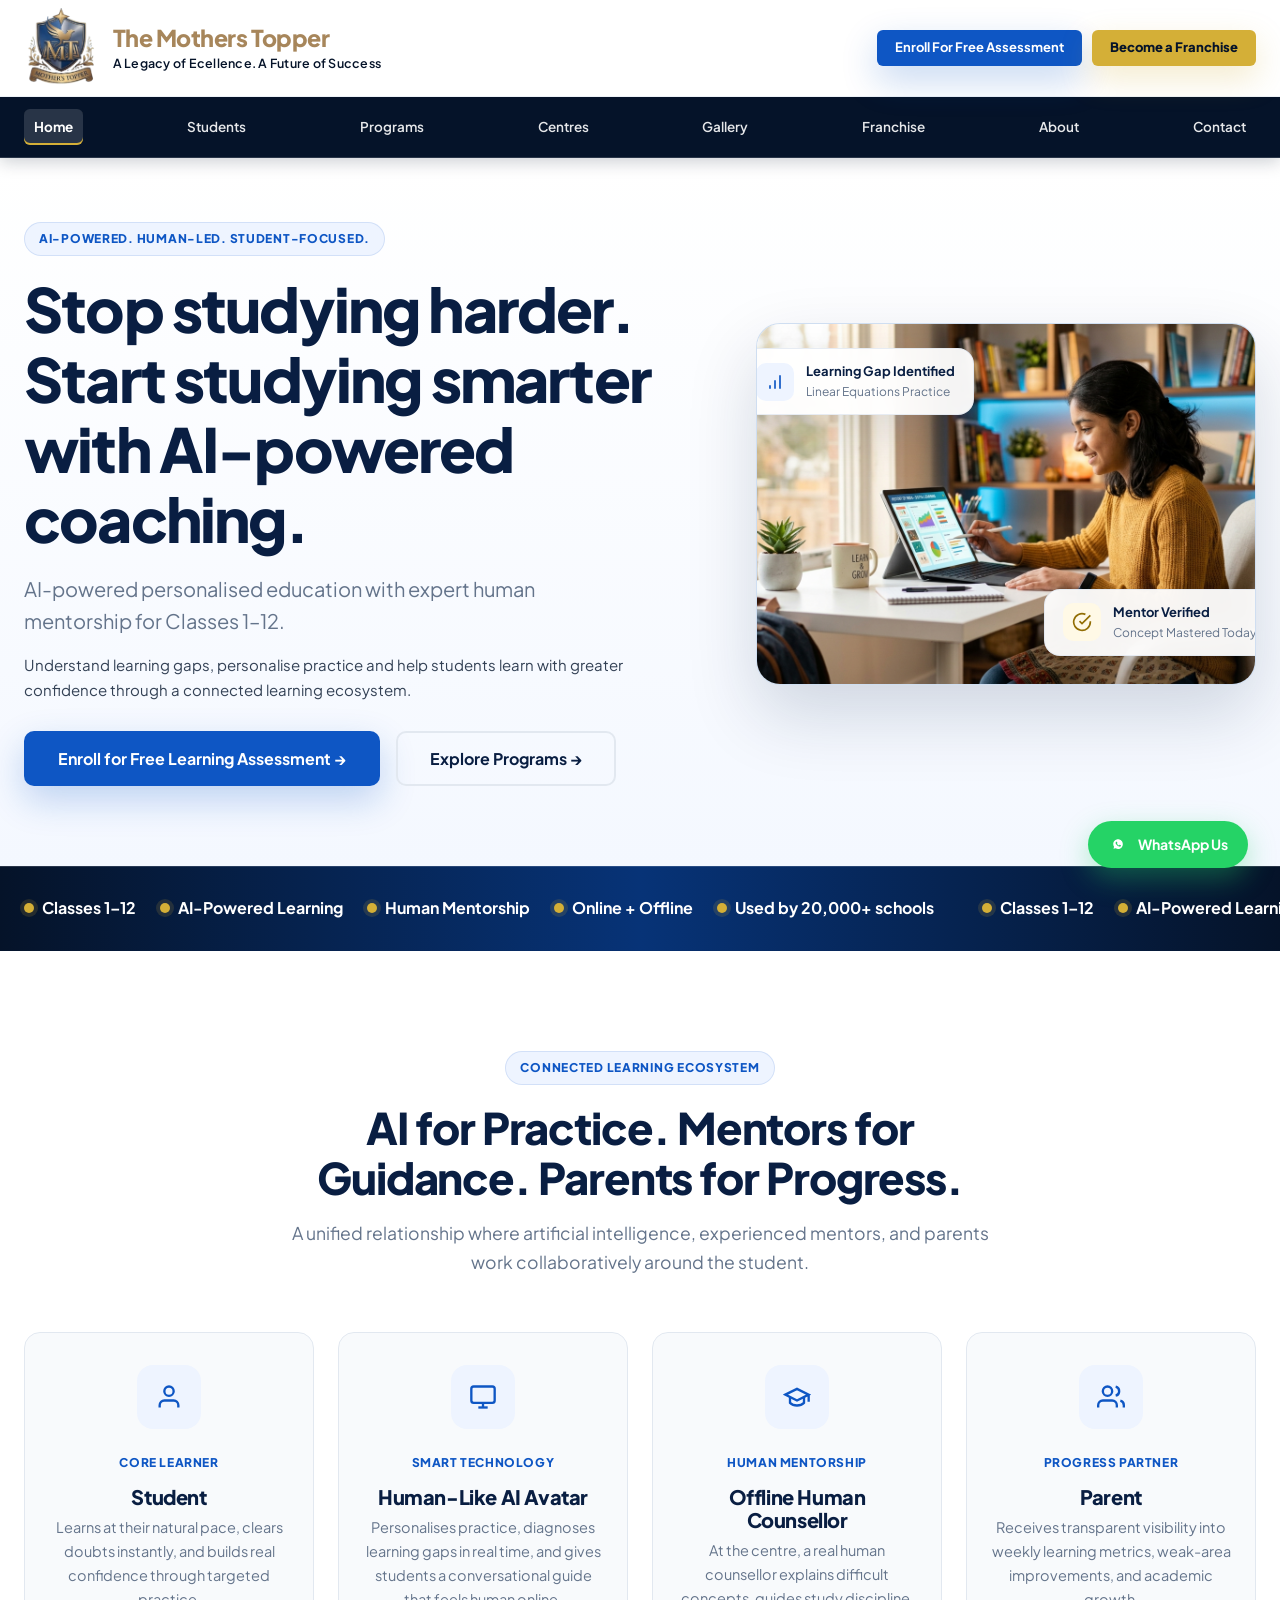
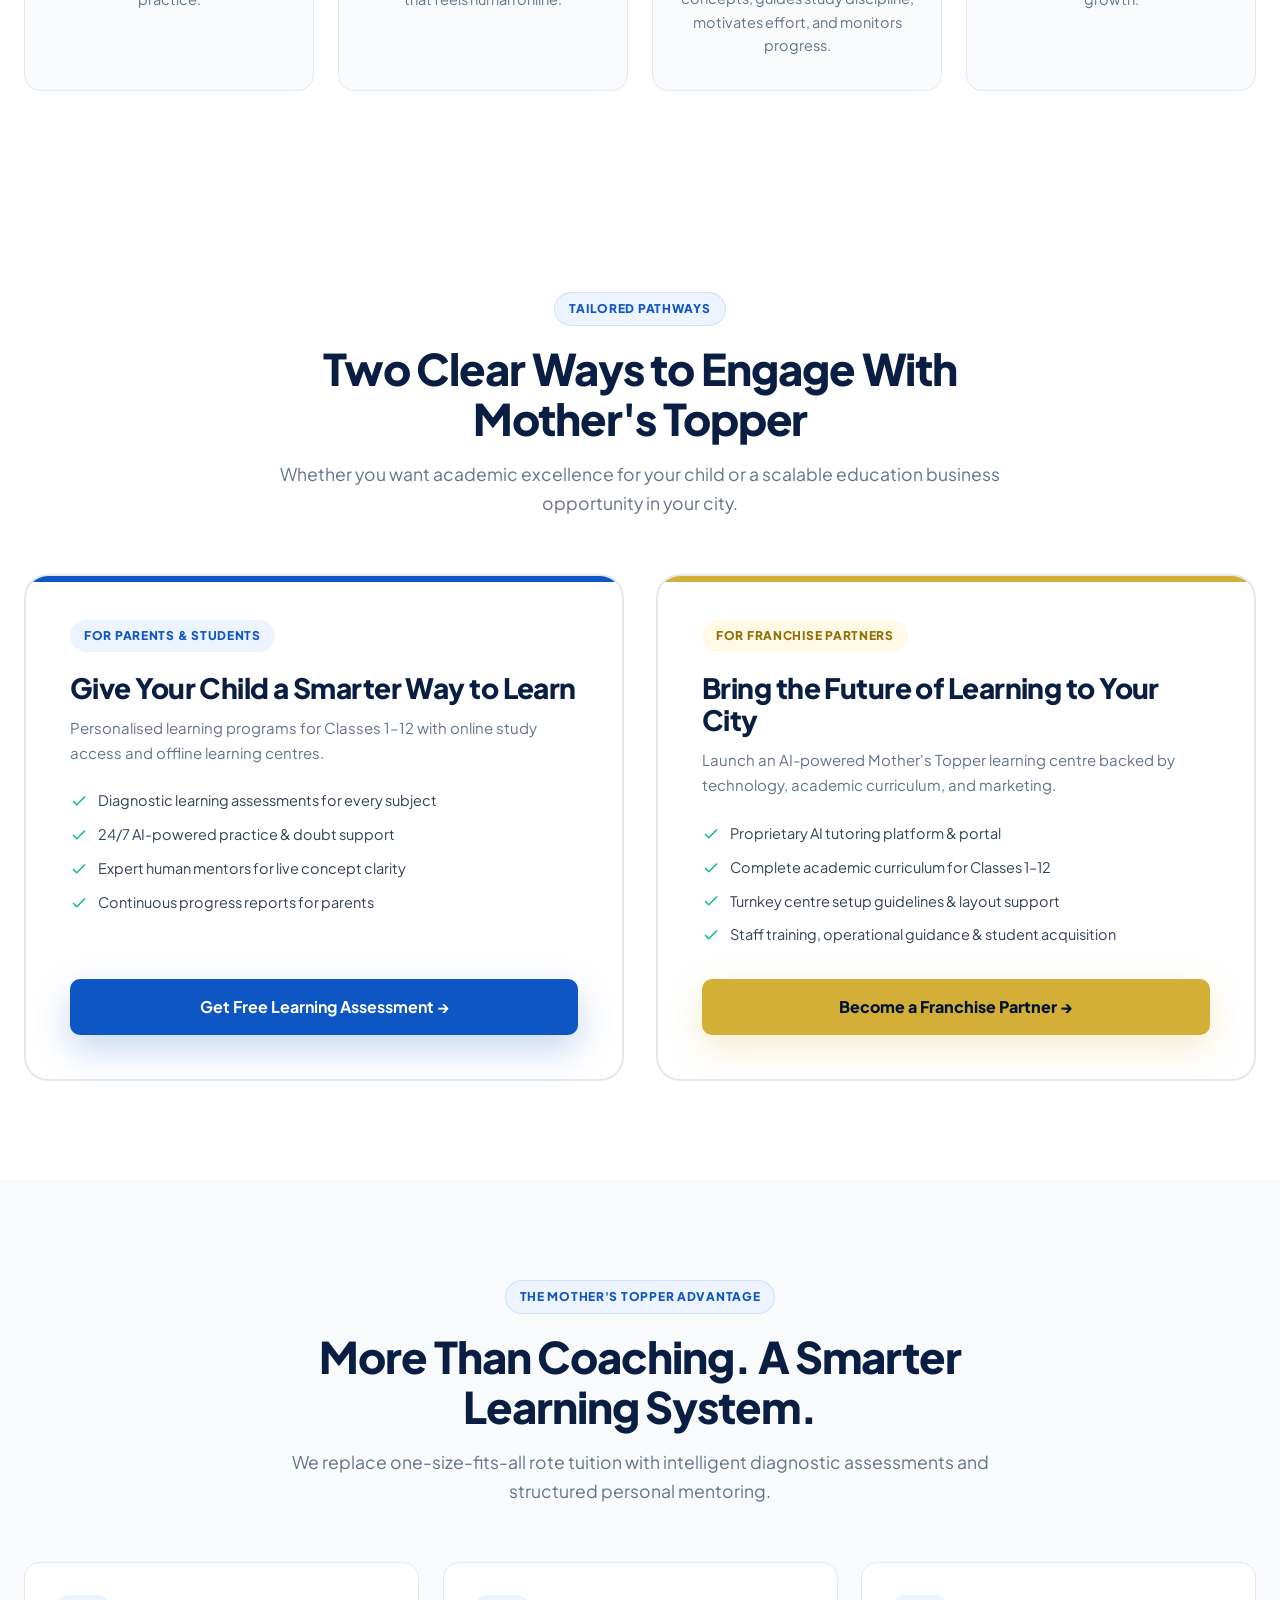
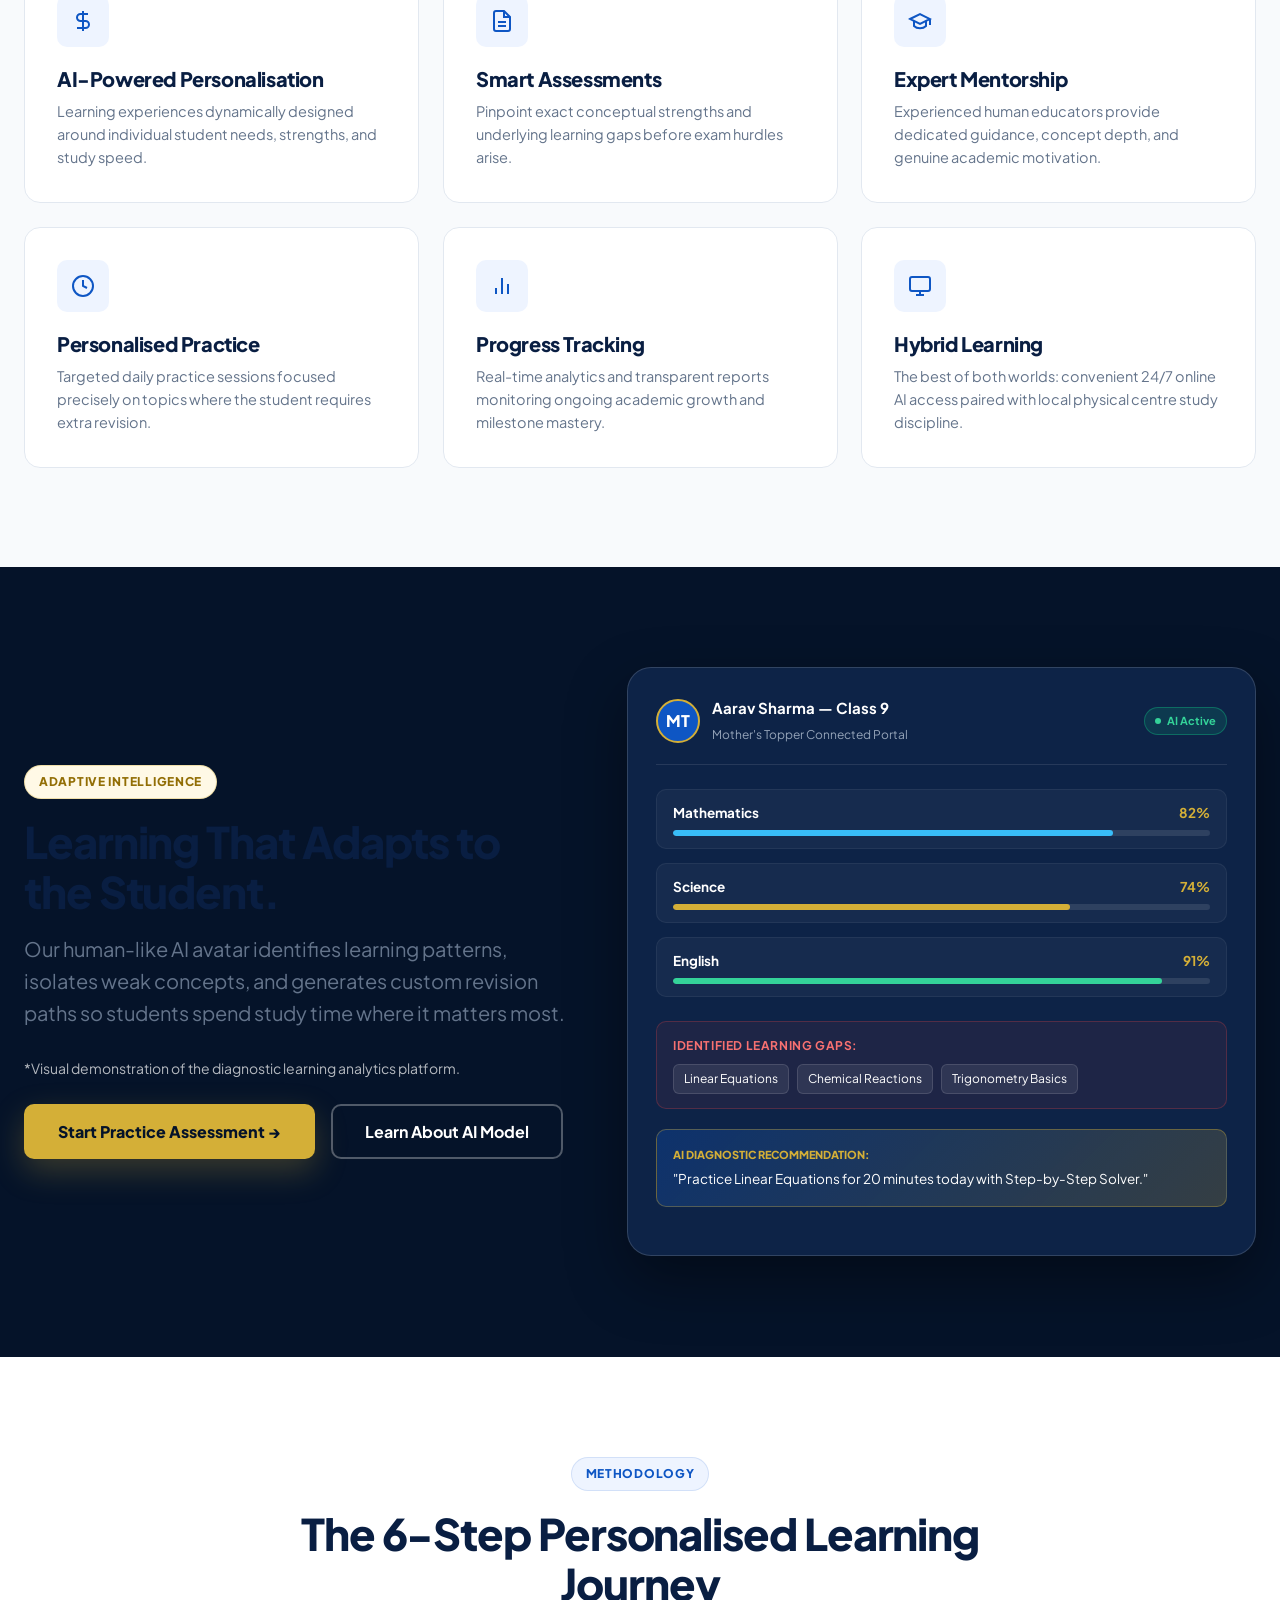
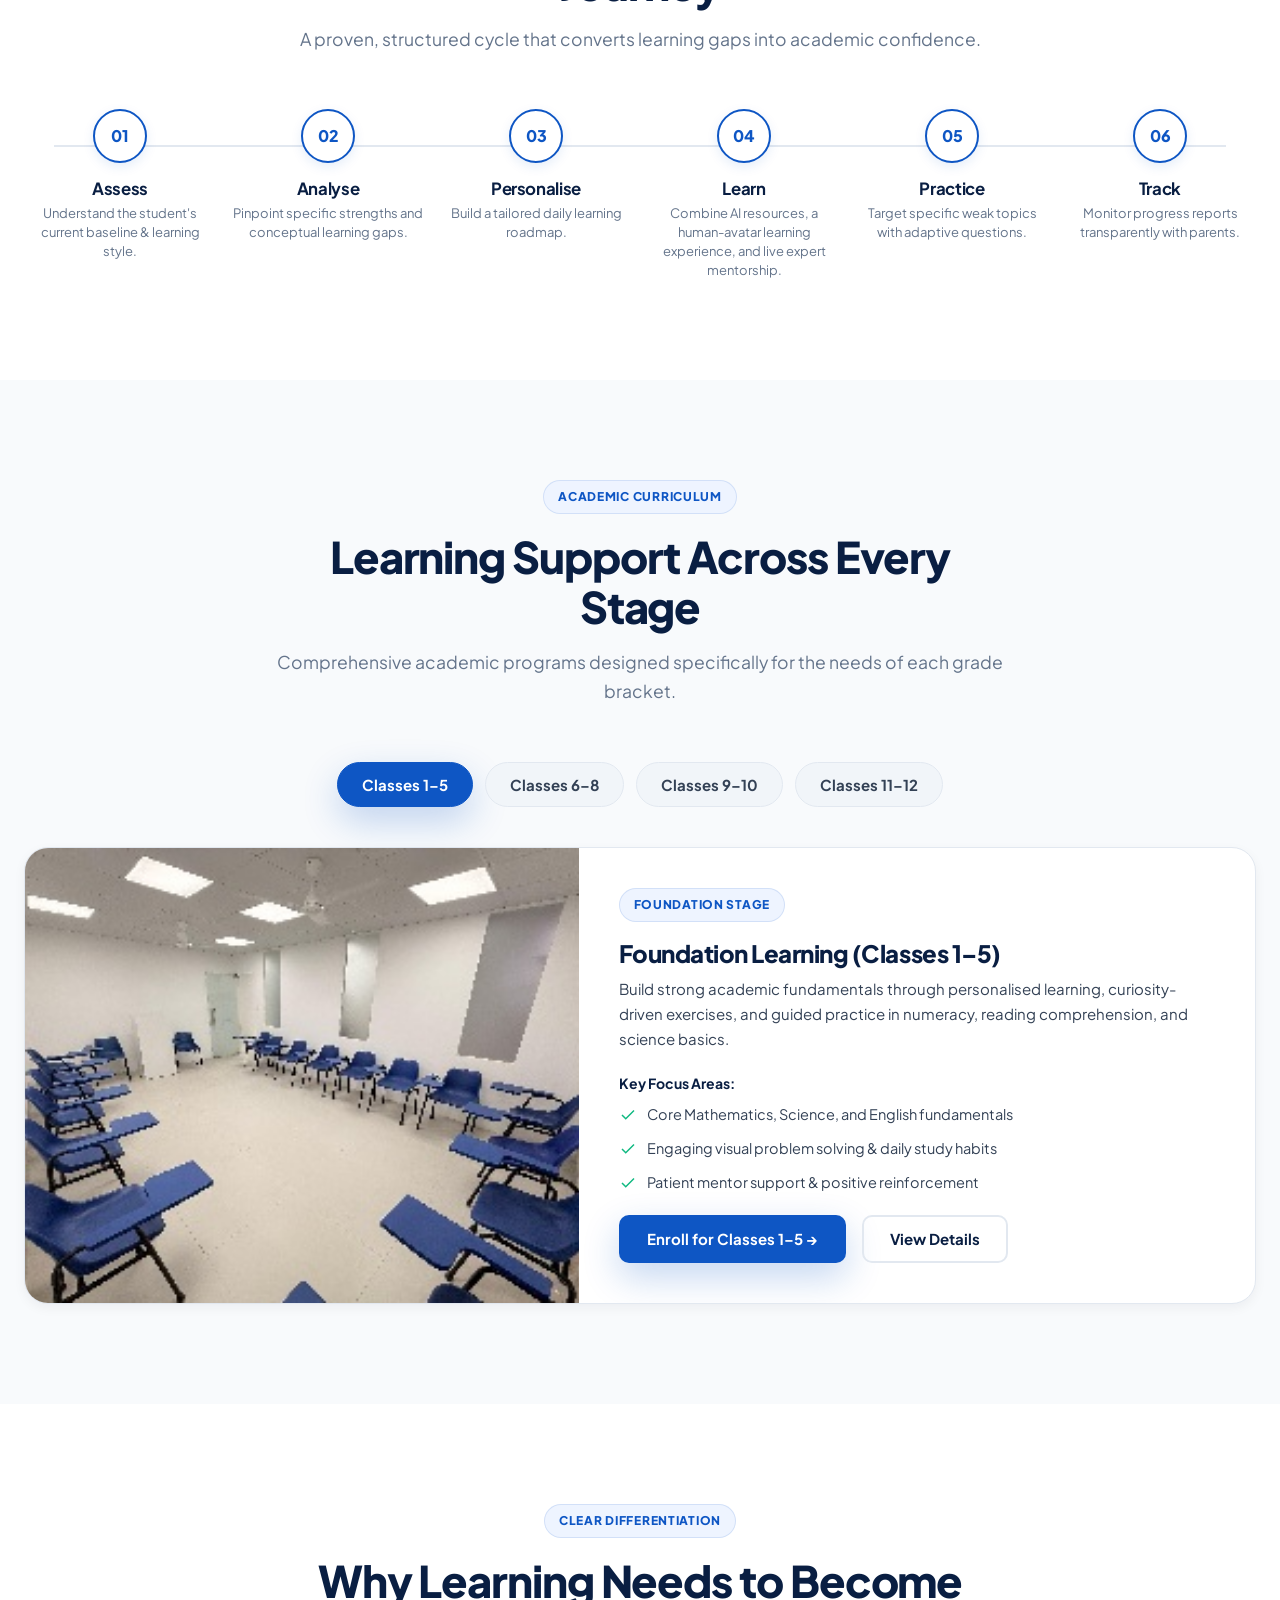
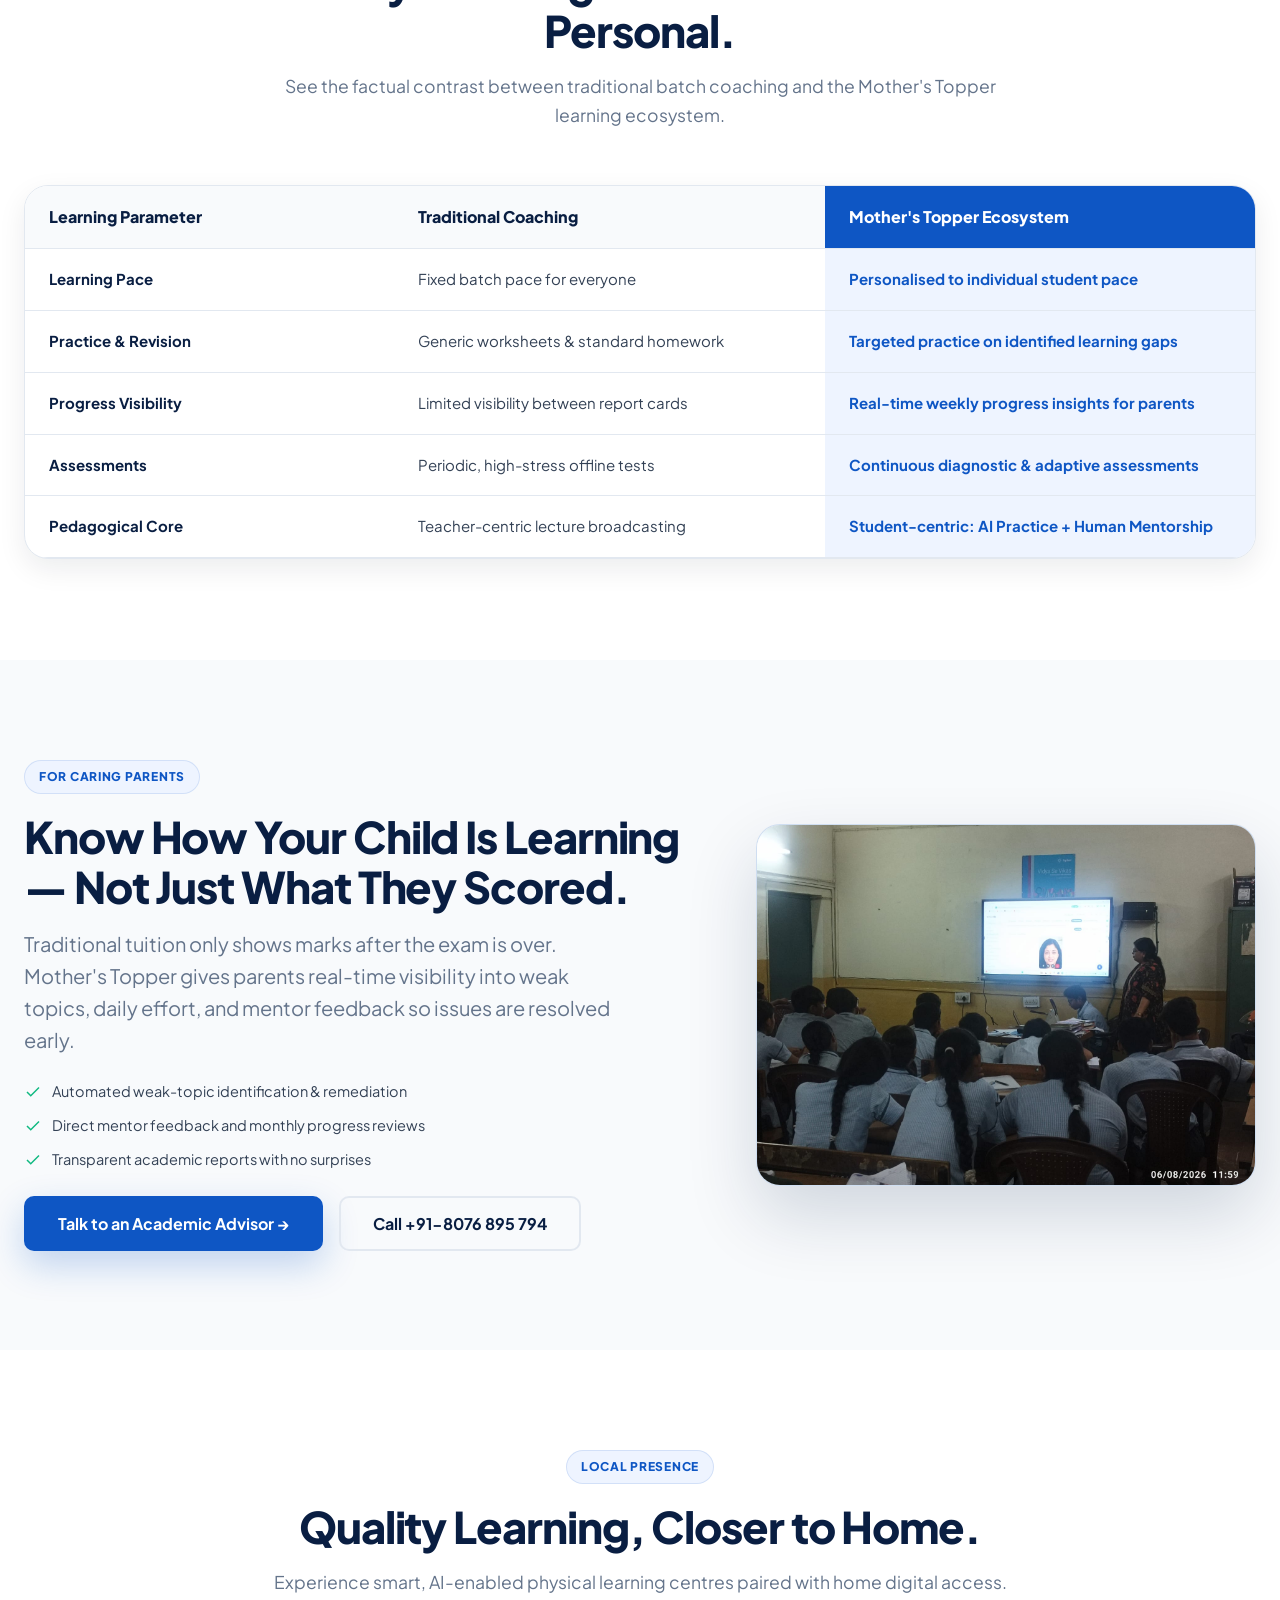
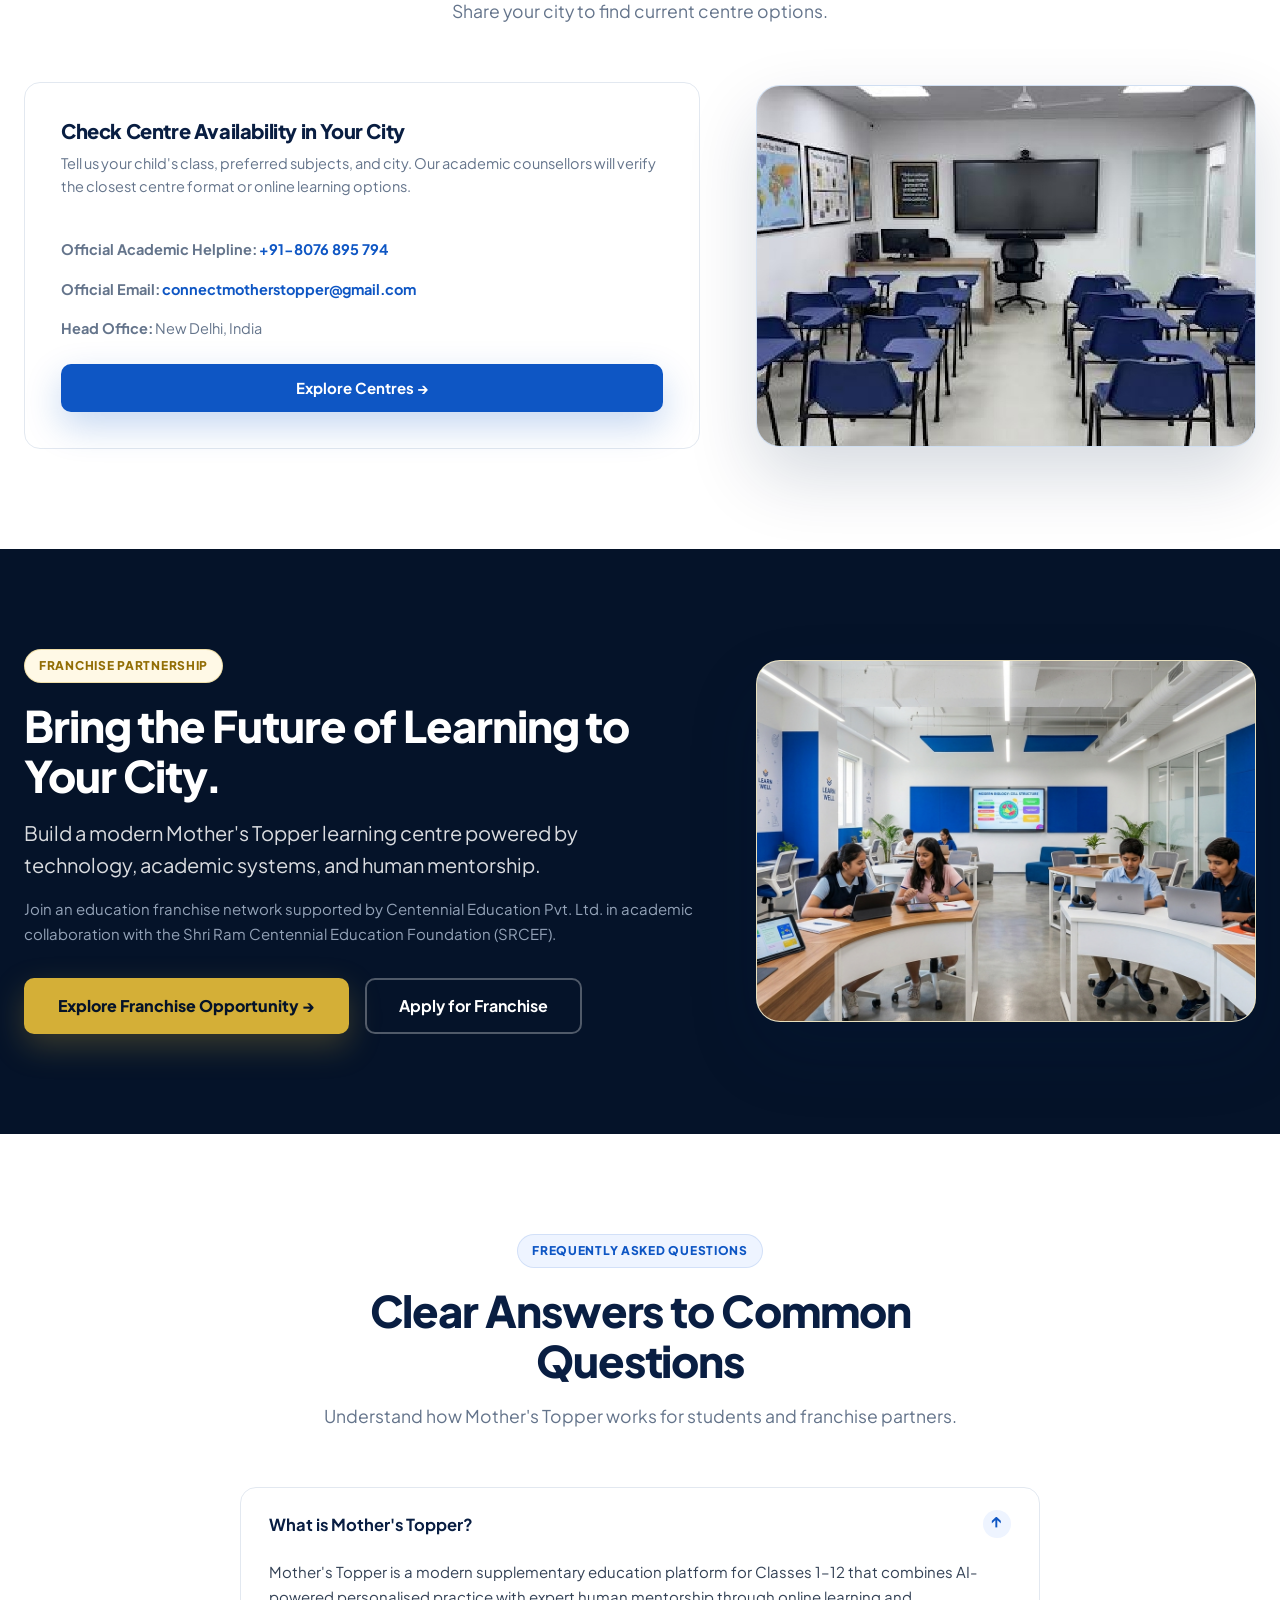
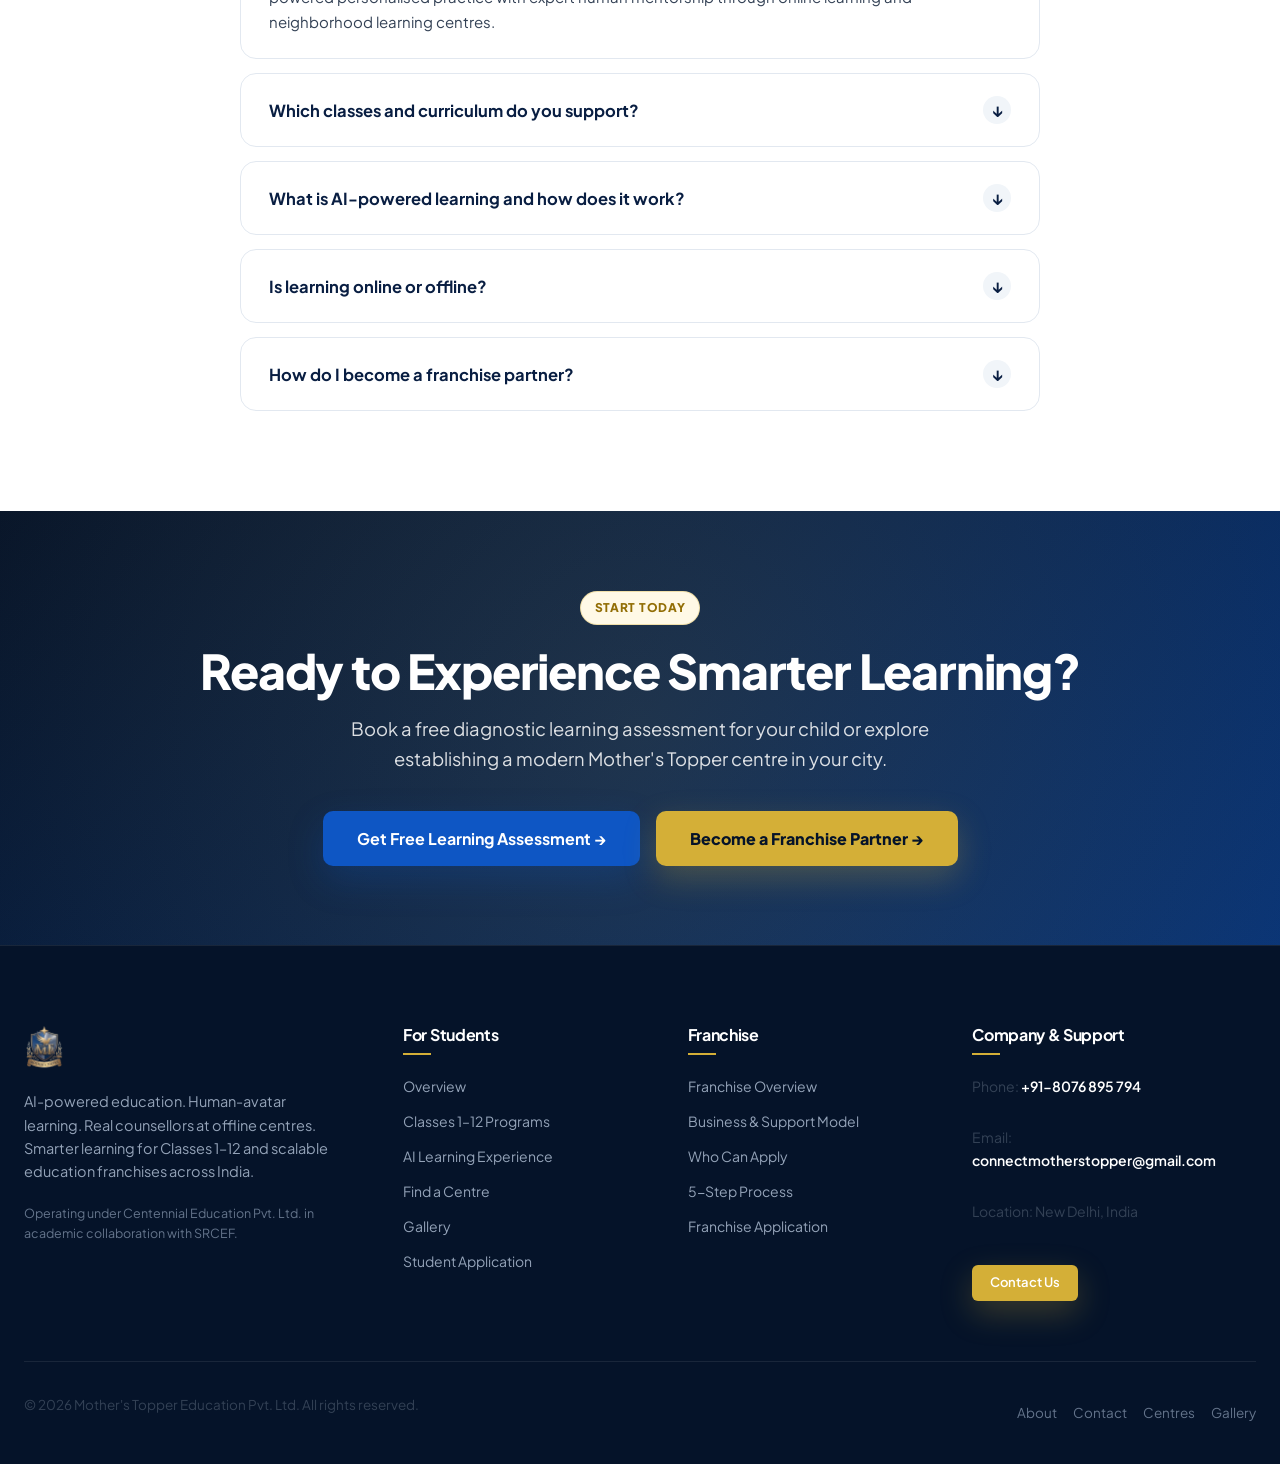
==== commit e35c54eb: "fdgfgdfgfv" ====
--- a/index.html
+++ b/index.html
@@ -80,7 +80,7 @@
       <div class="container hero-grid">
         <div class="hero-content reveal">
           <span class="eyebrow">AI-Powered. Human-Led. Student-Focused.</span>
-          <h1>The Future of Learning Starts With One Student.</h1>
+          <h1>Stop studying harder. Start studying smarter with AI-powered coaching.</h1>
           <p class="hero-lede">AI-powered personalised education with expert human mentorship for Classes 1–12.</p>
           <p>Understand learning gaps, personalise practice and help students learn with greater confidence through a connected learning ecosystem.</p>
           <div class="btn-group" style="margin-top: 28px;">
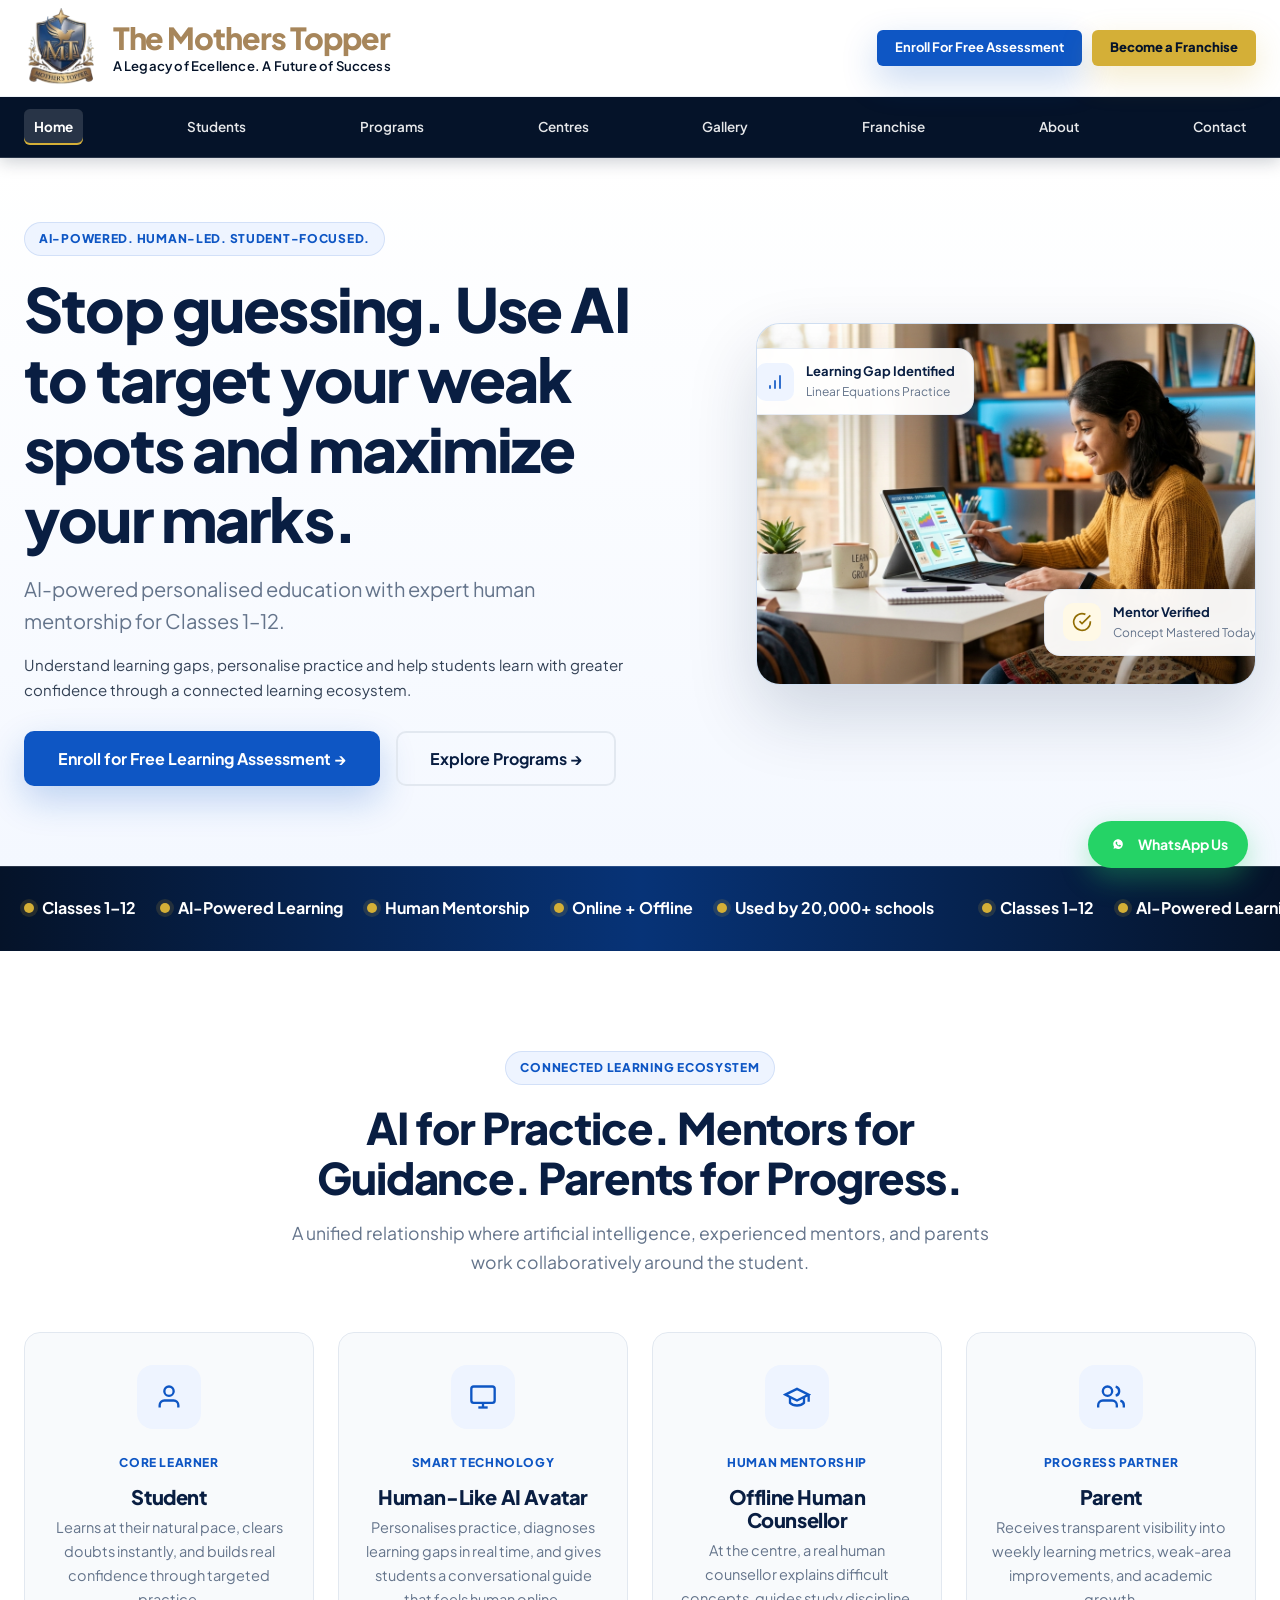
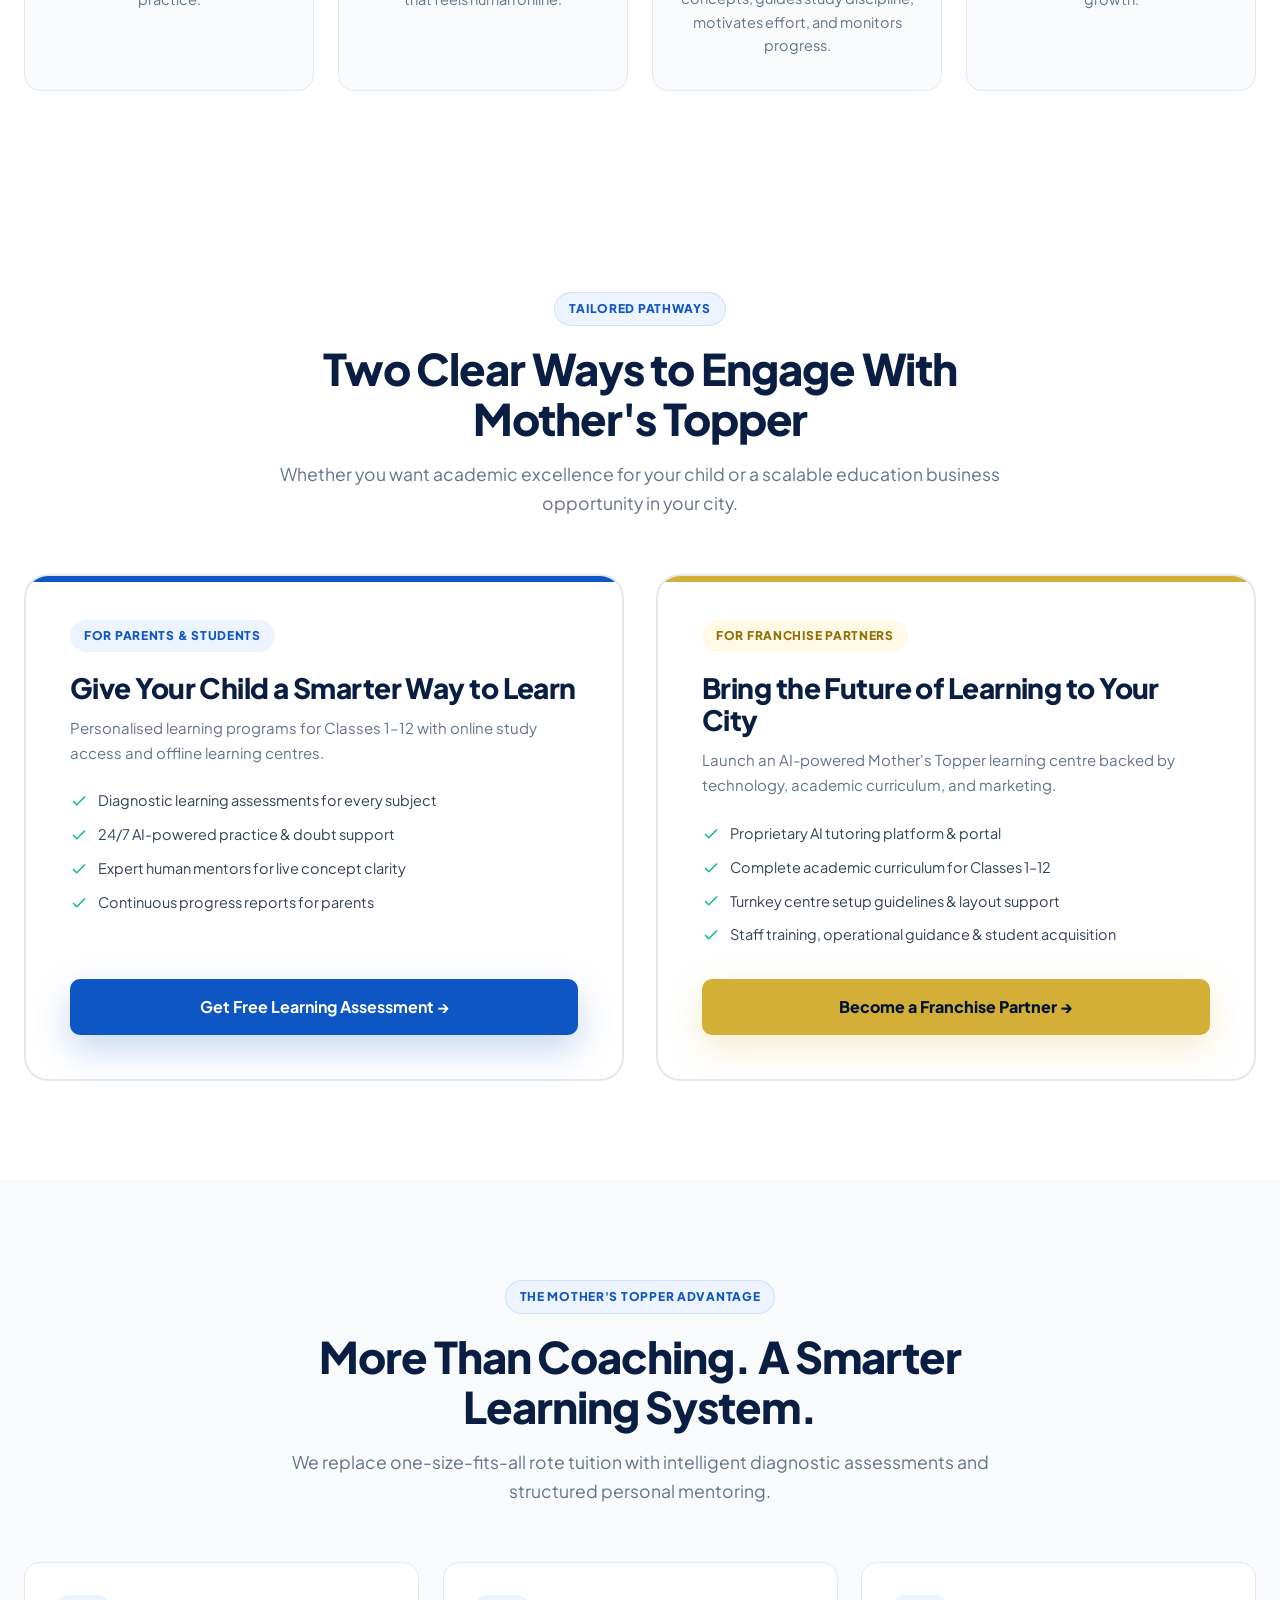
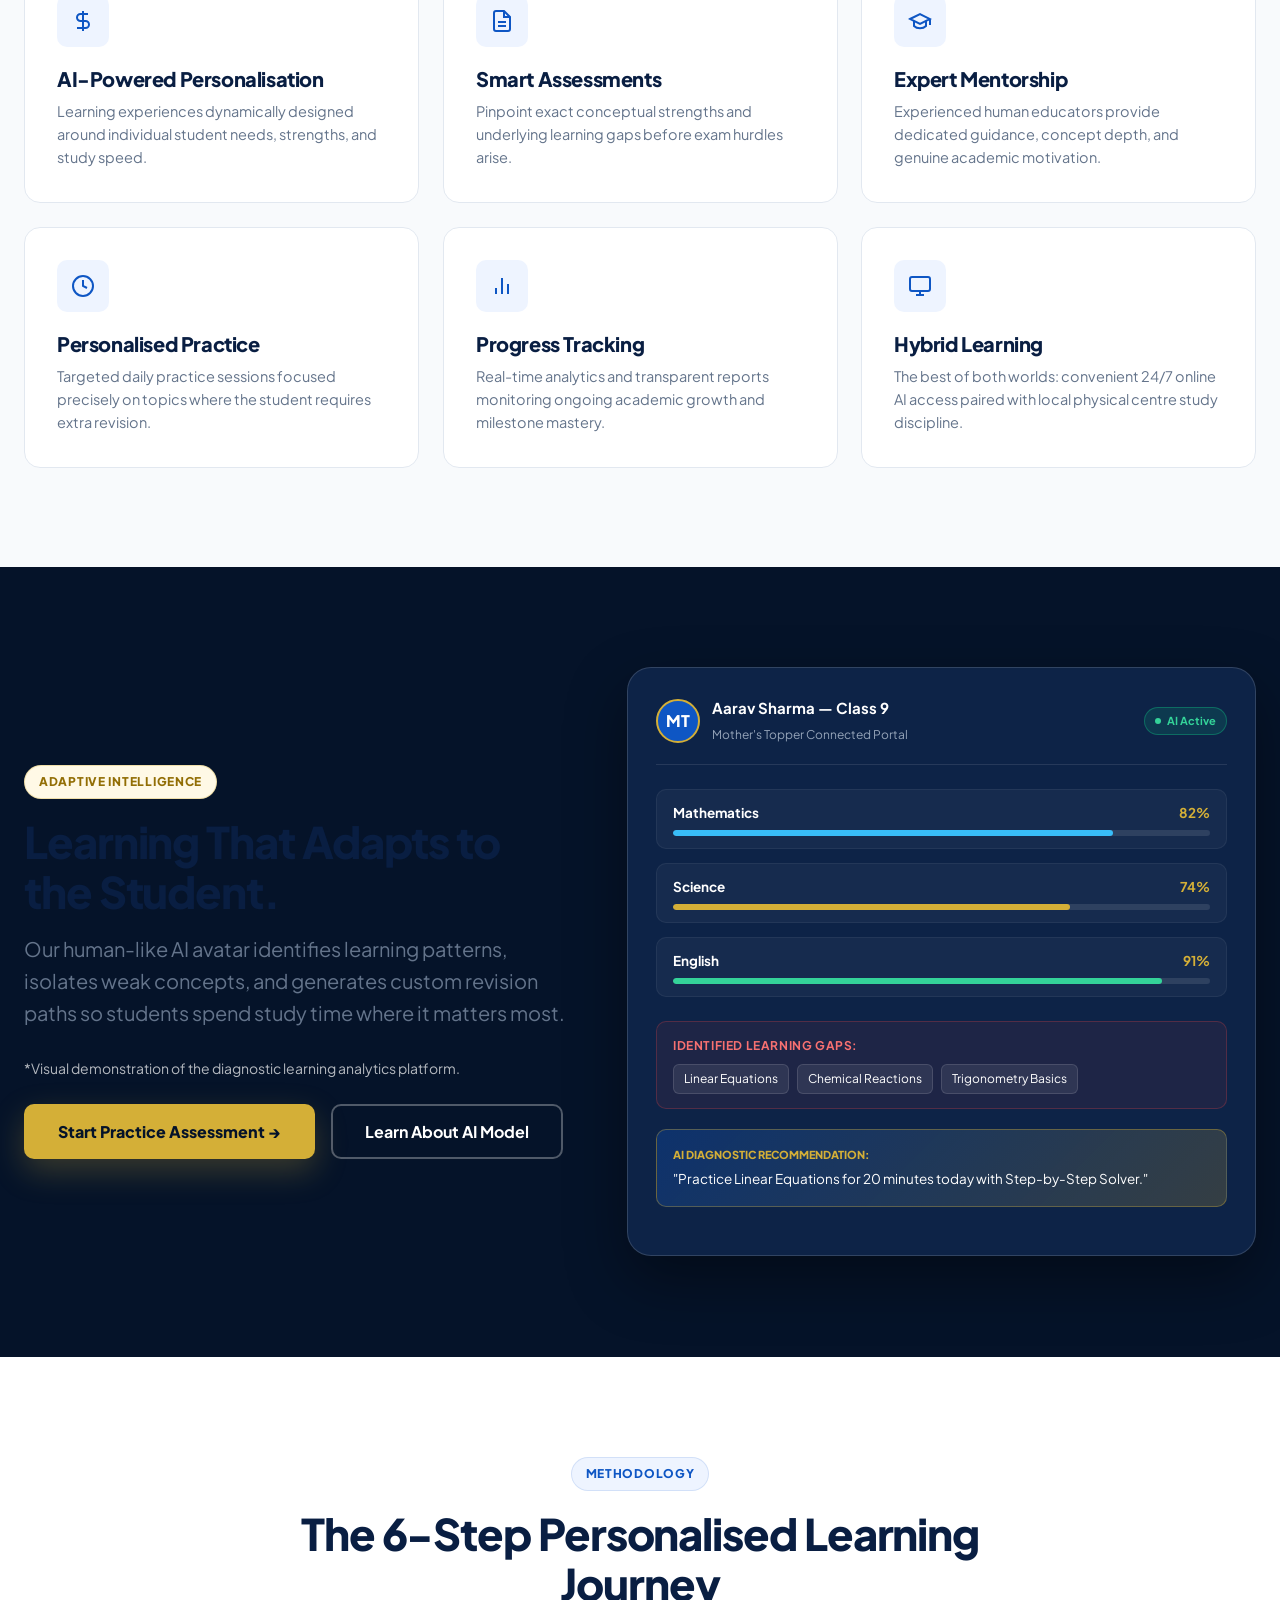
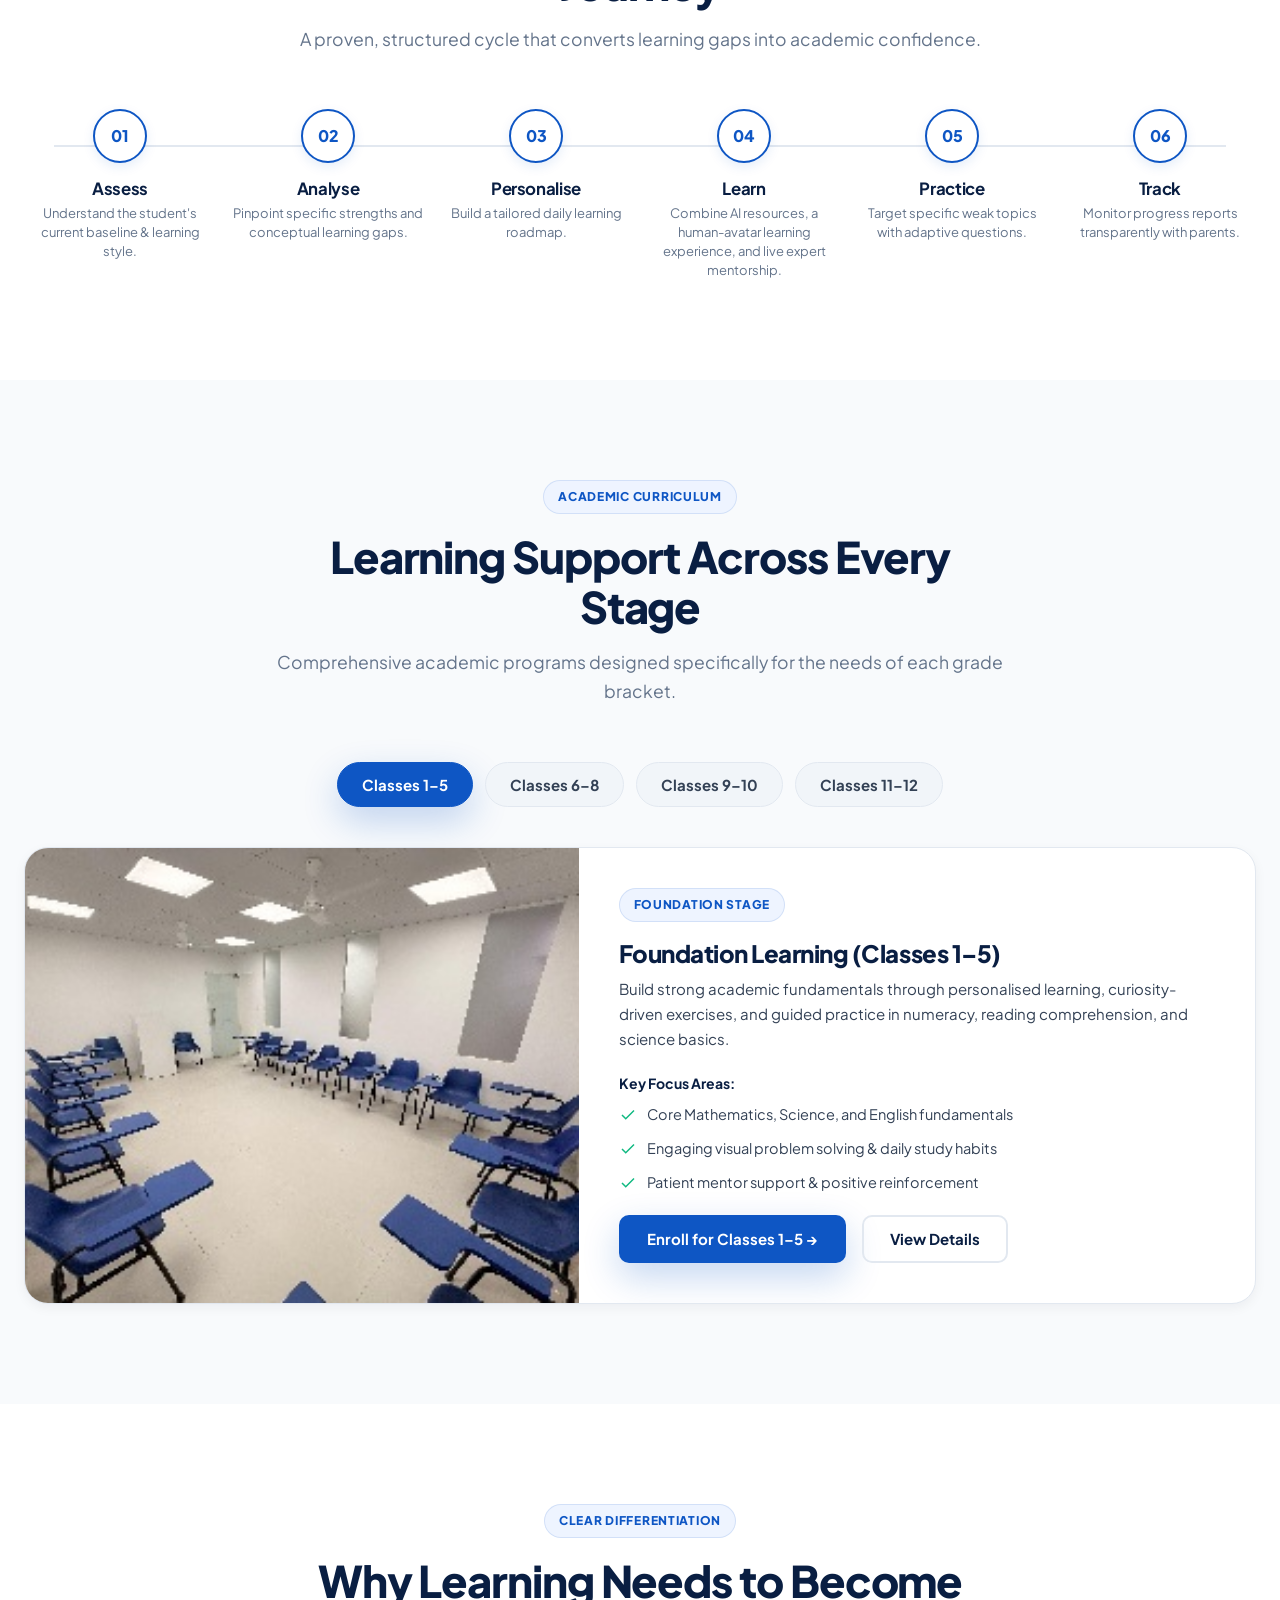
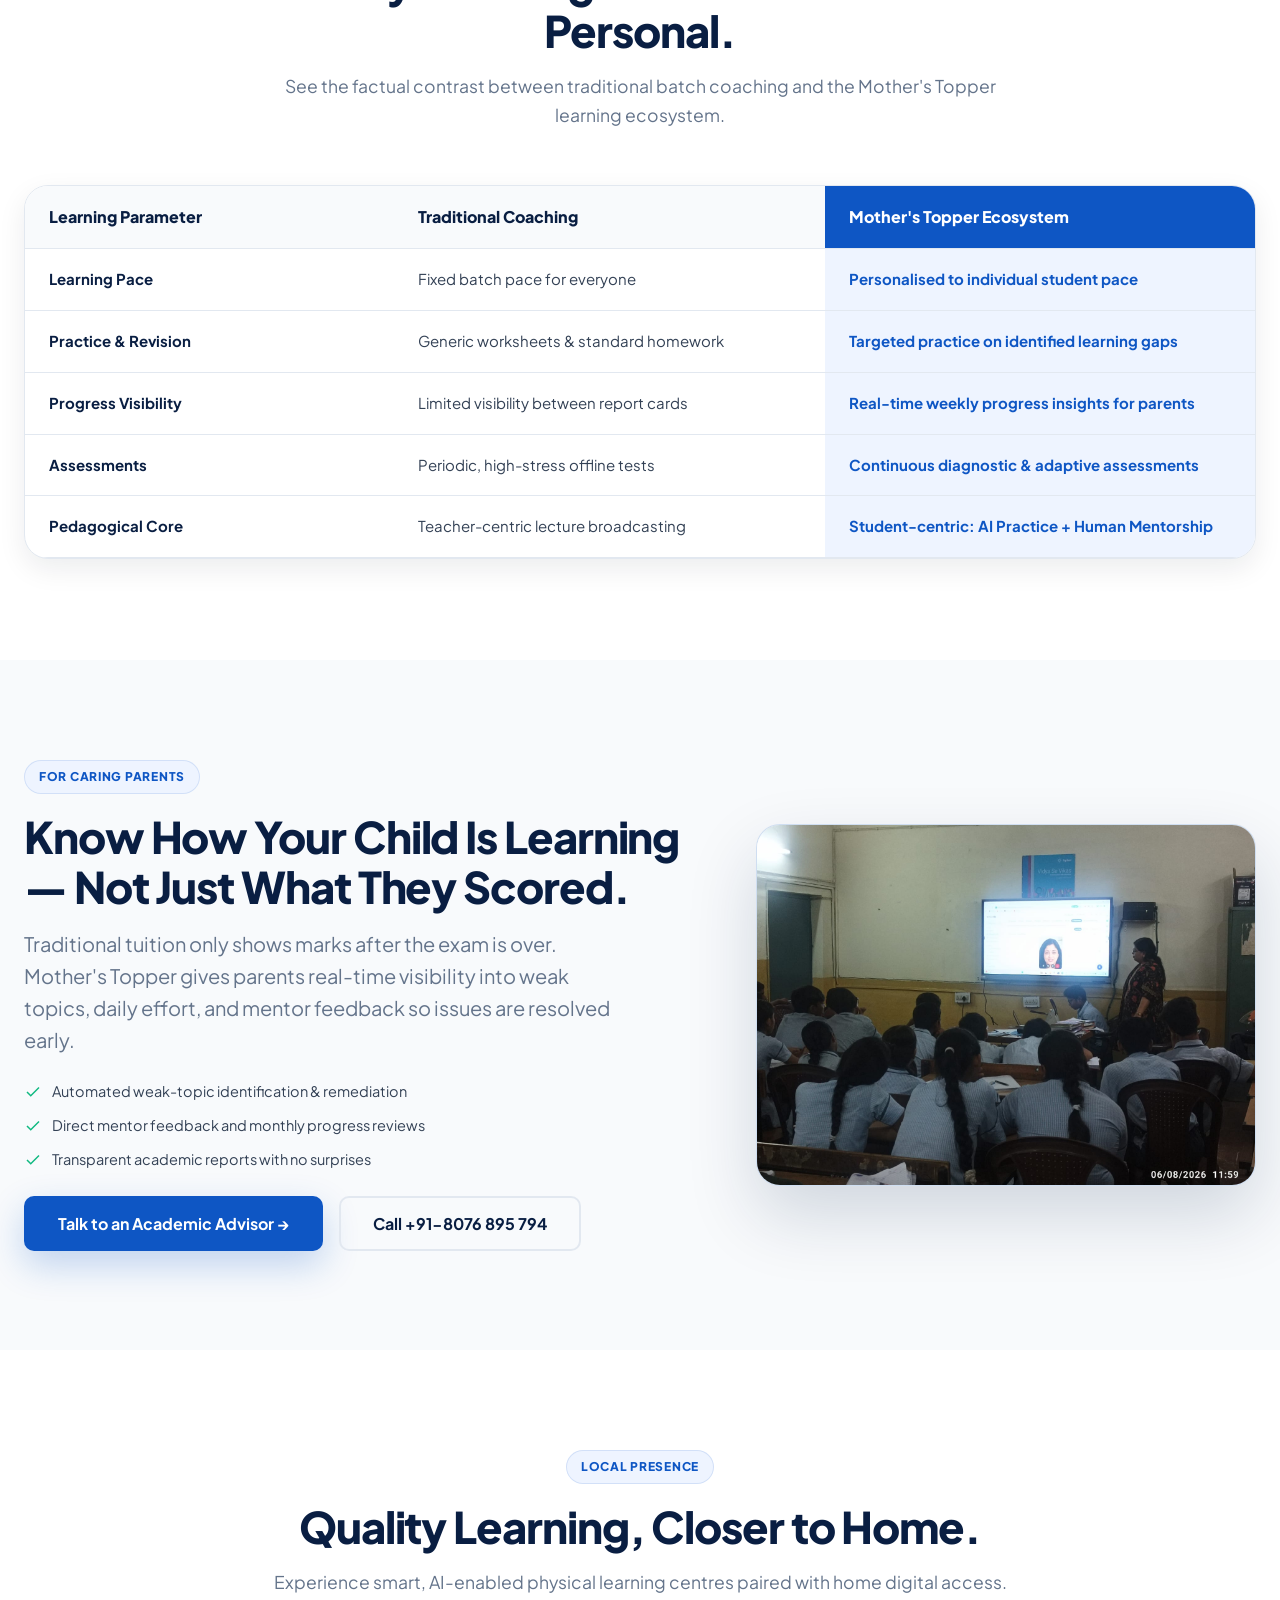
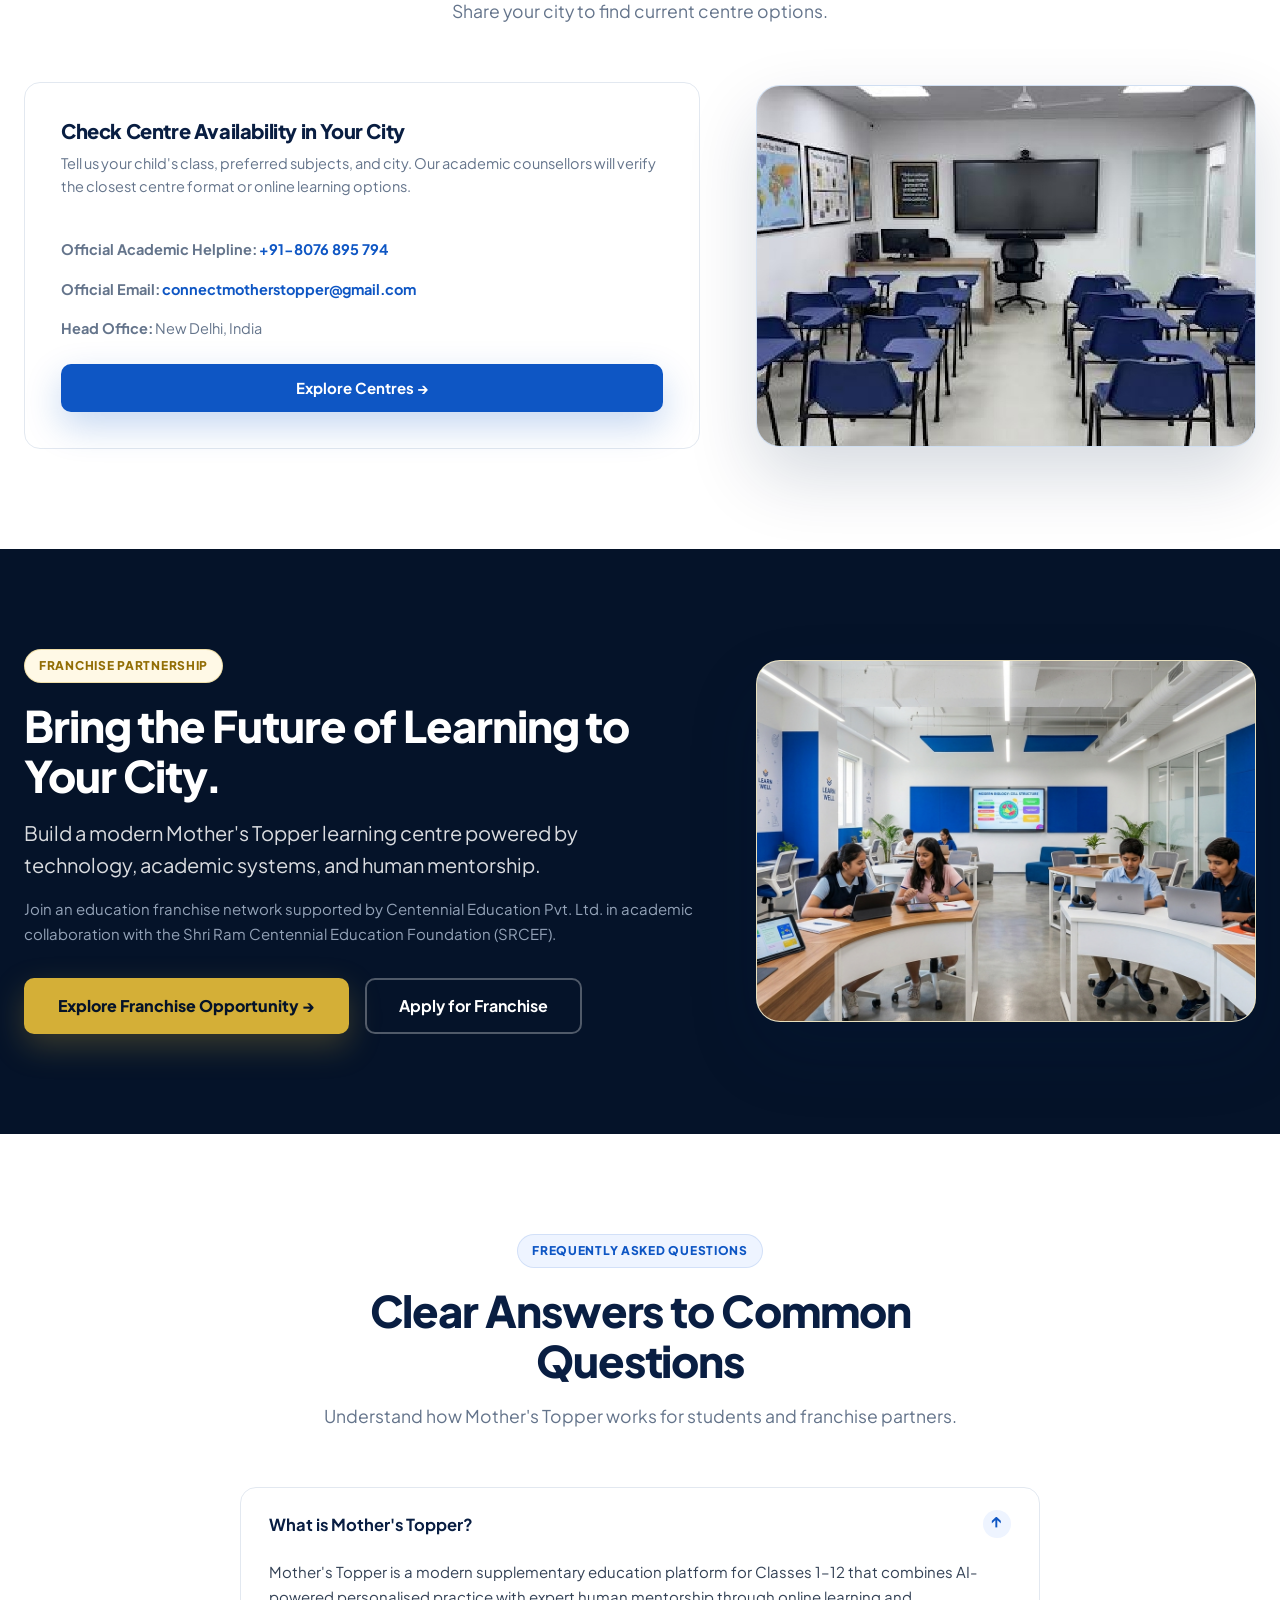
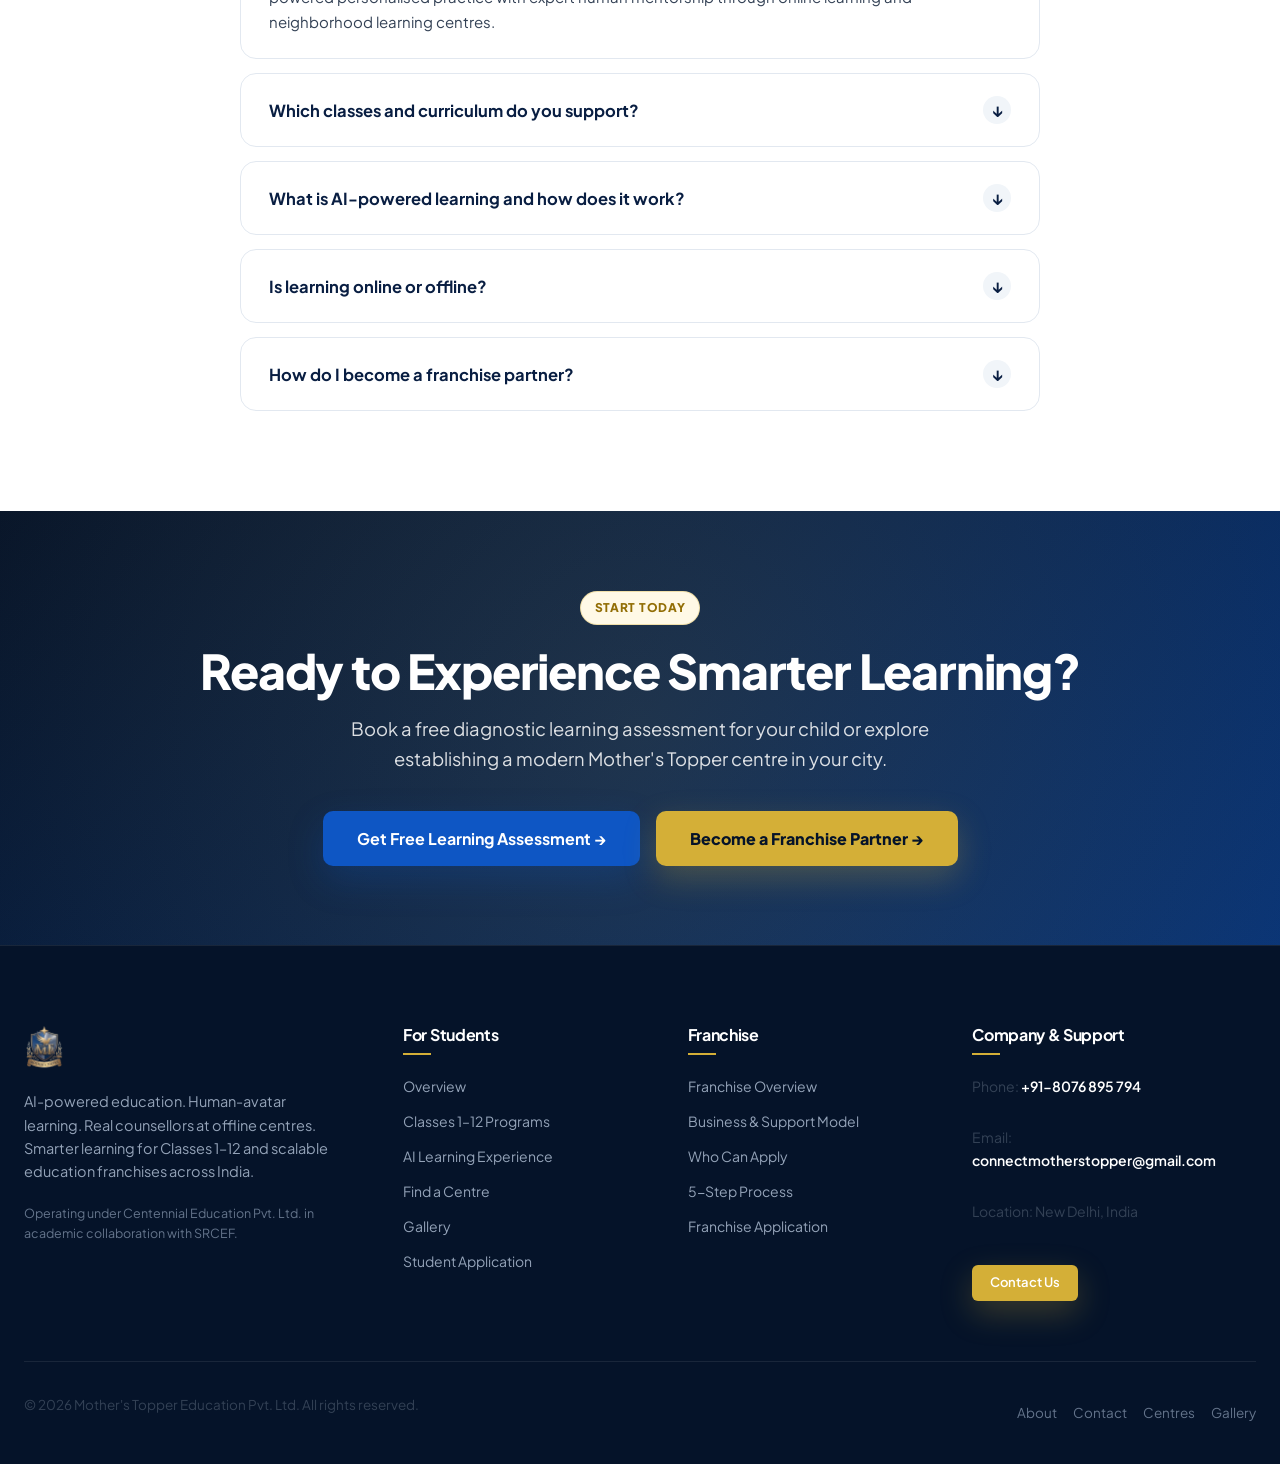
==== commit ae8f93ea: "sdfdgf" ====
--- a/index.html
+++ b/index.html
@@ -44,7 +44,7 @@
       <a class="brand-logo" href="index.html" aria-label="Mother's Topper Home">
         <img src="img/logo.png" alt="Mother's Topper India" width="220" height="72">
         <span class="brand-copy">
-          <strong class="brand">The Mothers Topper</strong>
+        <b>  <strong class="brand">The Mothers Topper</strong></b>
           <small class="tag-line">A Legacy of Ecellence. A Future of Success</small>
         </span>
       </a>
@@ -80,7 +80,7 @@
       <div class="container hero-grid">
         <div class="hero-content reveal">
           <span class="eyebrow">AI-Powered. Human-Led. Student-Focused.</span>
-          <h1>Stop studying harder. Start studying smarter with AI-powered coaching.</h1>
+          <h1>Stop guessing. Use AI to target your weak spots and maximize your marks.</h1>
           <p class="hero-lede">AI-powered personalised education with expert human mentorship for Classes 1–12.</p>
           <p>Understand learning gaps, personalise practice and help students learn with greater confidence through a connected learning ecosystem.</p>
           <div class="btn-group" style="margin-top: 28px;">
--- a/css/style.css
+++ b/css/style.css
@@ -3016,8 +3016,8 @@
 
 .site-header.is-scrolled .brand-logo img,
 .homepage .site-header.is-scrolled .brand-logo img {
-  height: 72px;
-  max-width: 220px;
+  height: 82px;
+  max-width: 240px;
 }
 
 .site-header .brand-copy,
@@ -3043,6 +3043,26 @@
   font-size: clamp(0.62rem, 1.2vw, 0.78rem);
   font-weight: 600;
   letter-spacing: 0.02em;
+}
+
+/* Keep the title visually balanced with the longer tagline. */
+.site-header .brand-copy .brand,
+.homepage .site-header .brand-copy .brand {
+  color: #a7865b;
+  font-size: clamp(1.5rem, 2.6vw, 1.9rem);
+  font-weight: 800;
+  line-height: 1.05;
+  letter-spacing: -0.035em;
+  white-space: nowrap;
+}
+
+.site-header .brand-copy .tag-line,
+.homepage .site-header .brand-copy .tag-line {
+  color: var(--navy-deep);
+  font-size: clamp(0.68rem, 1.25vw, 0.82rem);
+  font-weight: 600;
+  letter-spacing: 0.015em;
+  white-space: nowrap;
 }
 
 .site-header .header-ctas,
@@ -3145,8 +3165,8 @@
 
   .site-header.is-scrolled .brand-logo img,
   .homepage .site-header.is-scrolled .brand-logo img {
-    height: 54px;
-    max-width: 164px;
+    height: 62px;
+    max-width: 184px;
   }
 
   .site-nav-bar {
@@ -3229,8 +3249,8 @@
 
   .site-header.is-scrolled .brand-logo img,
   .homepage .site-header.is-scrolled .brand-logo img {
-    height: 46px;
-    max-width: 132px;
+    height: 52px;
+    max-width: 148px;
   }
 
   .site-header .brand-copy strong,
@@ -3244,6 +3264,19 @@
     font-size: 0.53rem;
   }
 
+  .site-header .brand-copy .brand,
+  .homepage .site-header .brand-copy .brand {
+    font-size: 1rem;
+  }
+
+  .site-header .brand-copy .tag-line,
+  .homepage .site-header .brand-copy .tag-line {
+    max-width: 150px;
+    font-size: 0.52rem;
+    line-height: 1.15;
+    white-space: normal;
+  }
+
   .site-header .header-ctas .btn,
   .homepage .header-ctas .btn {
     padding: 7px 7px;
@@ -3254,4 +3287,3 @@
     height: 270px;
   }
 }
-
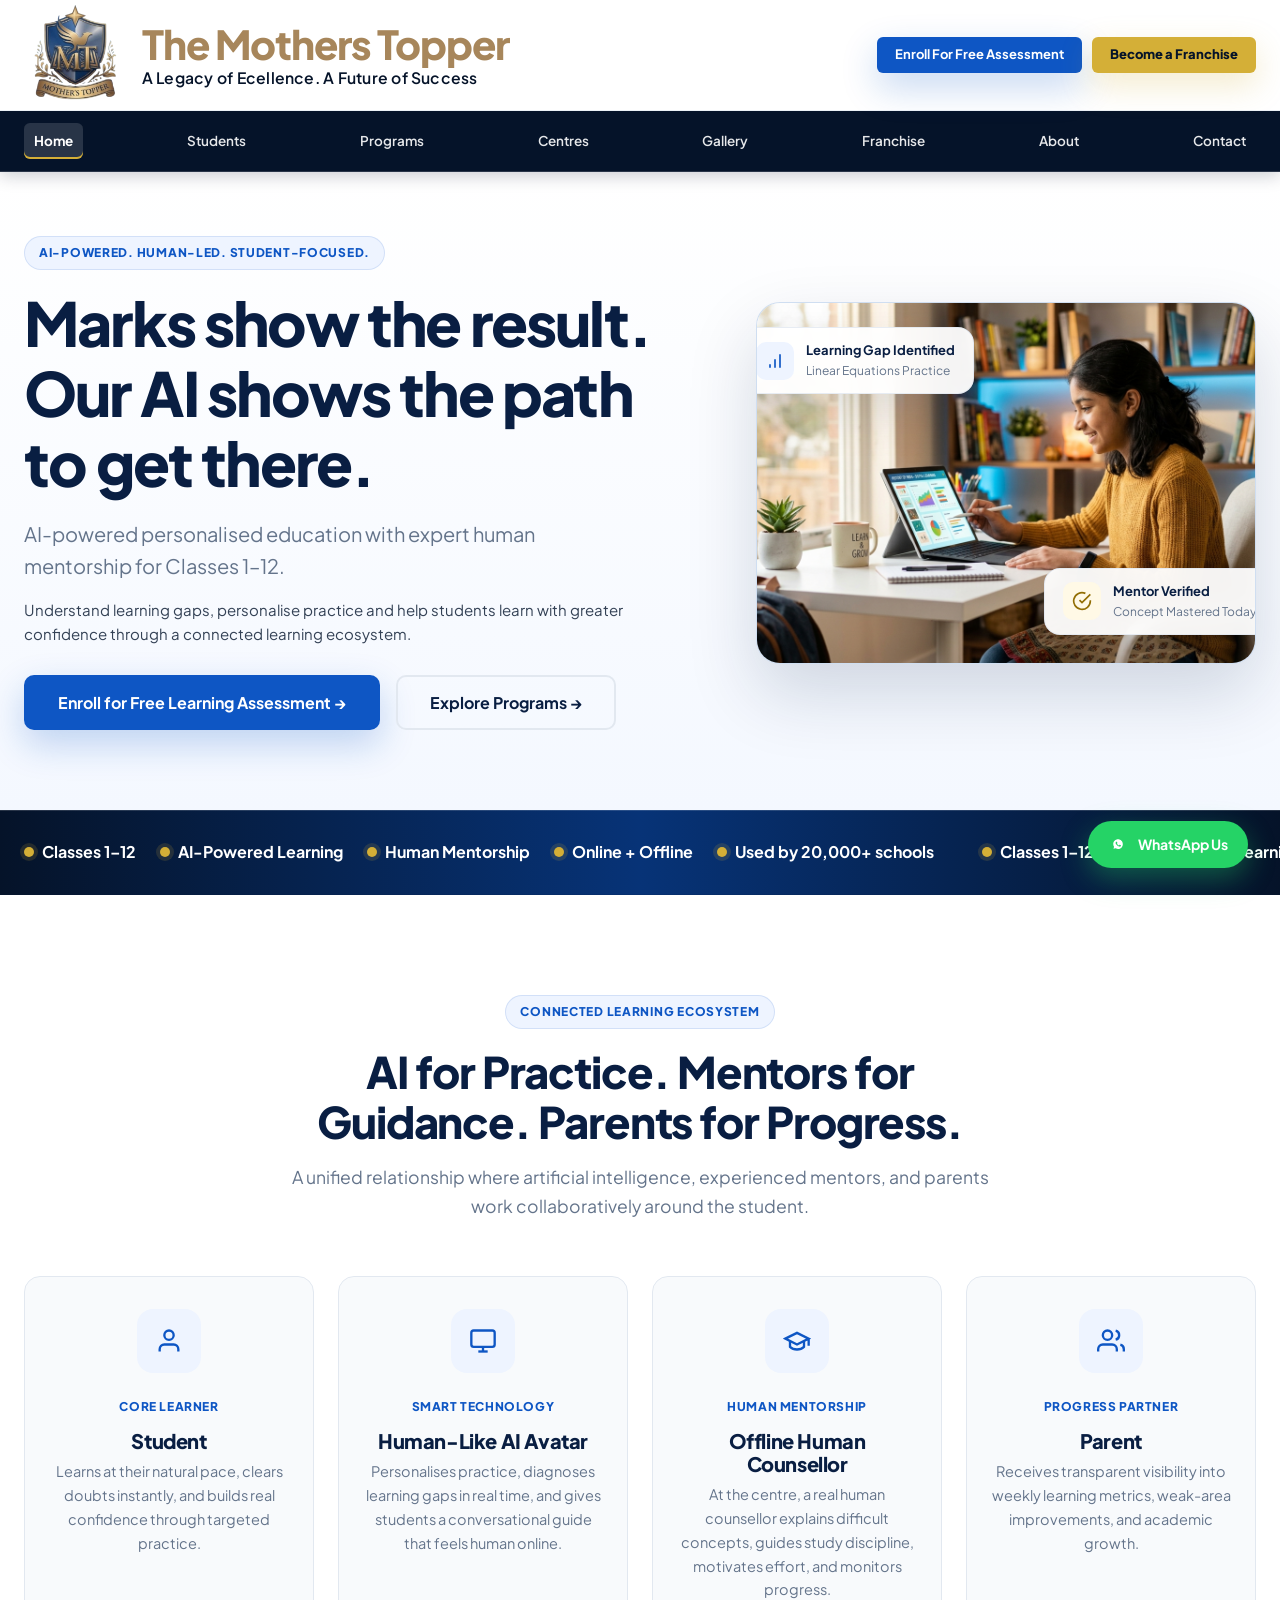
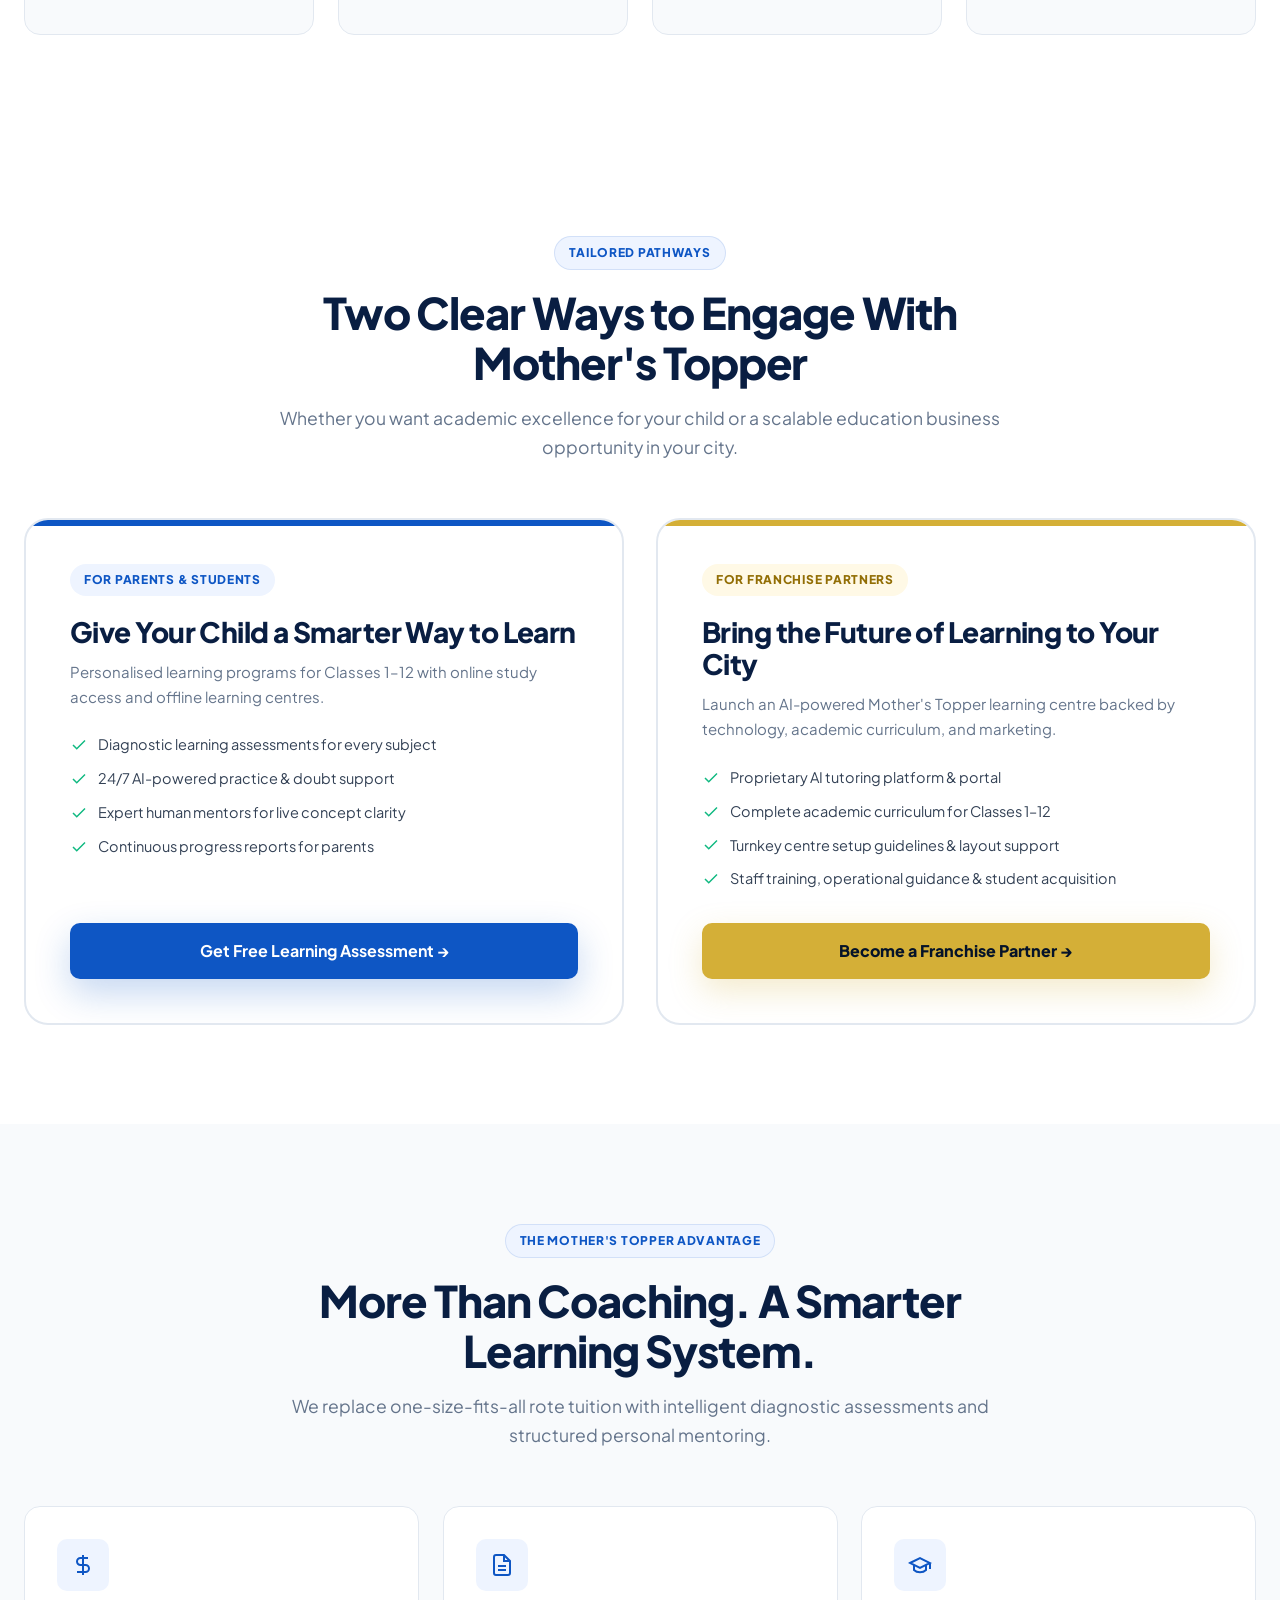
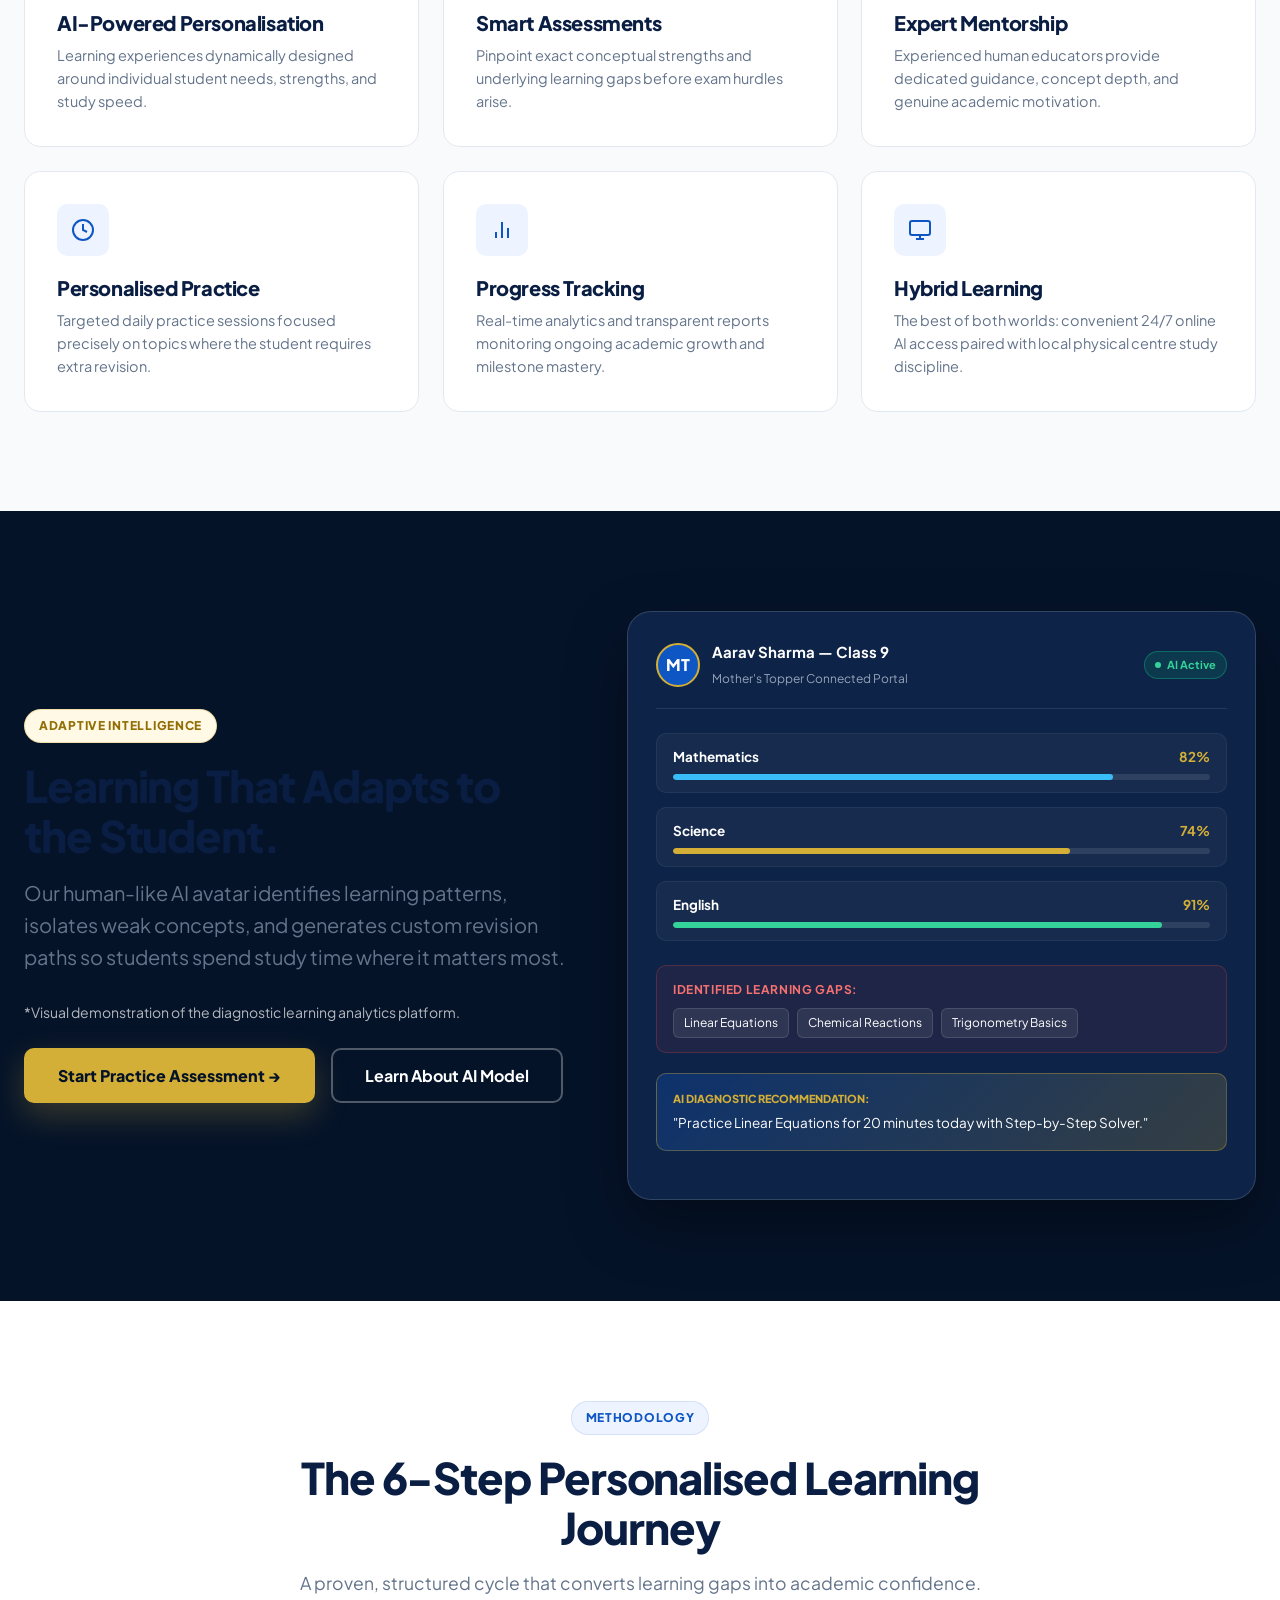
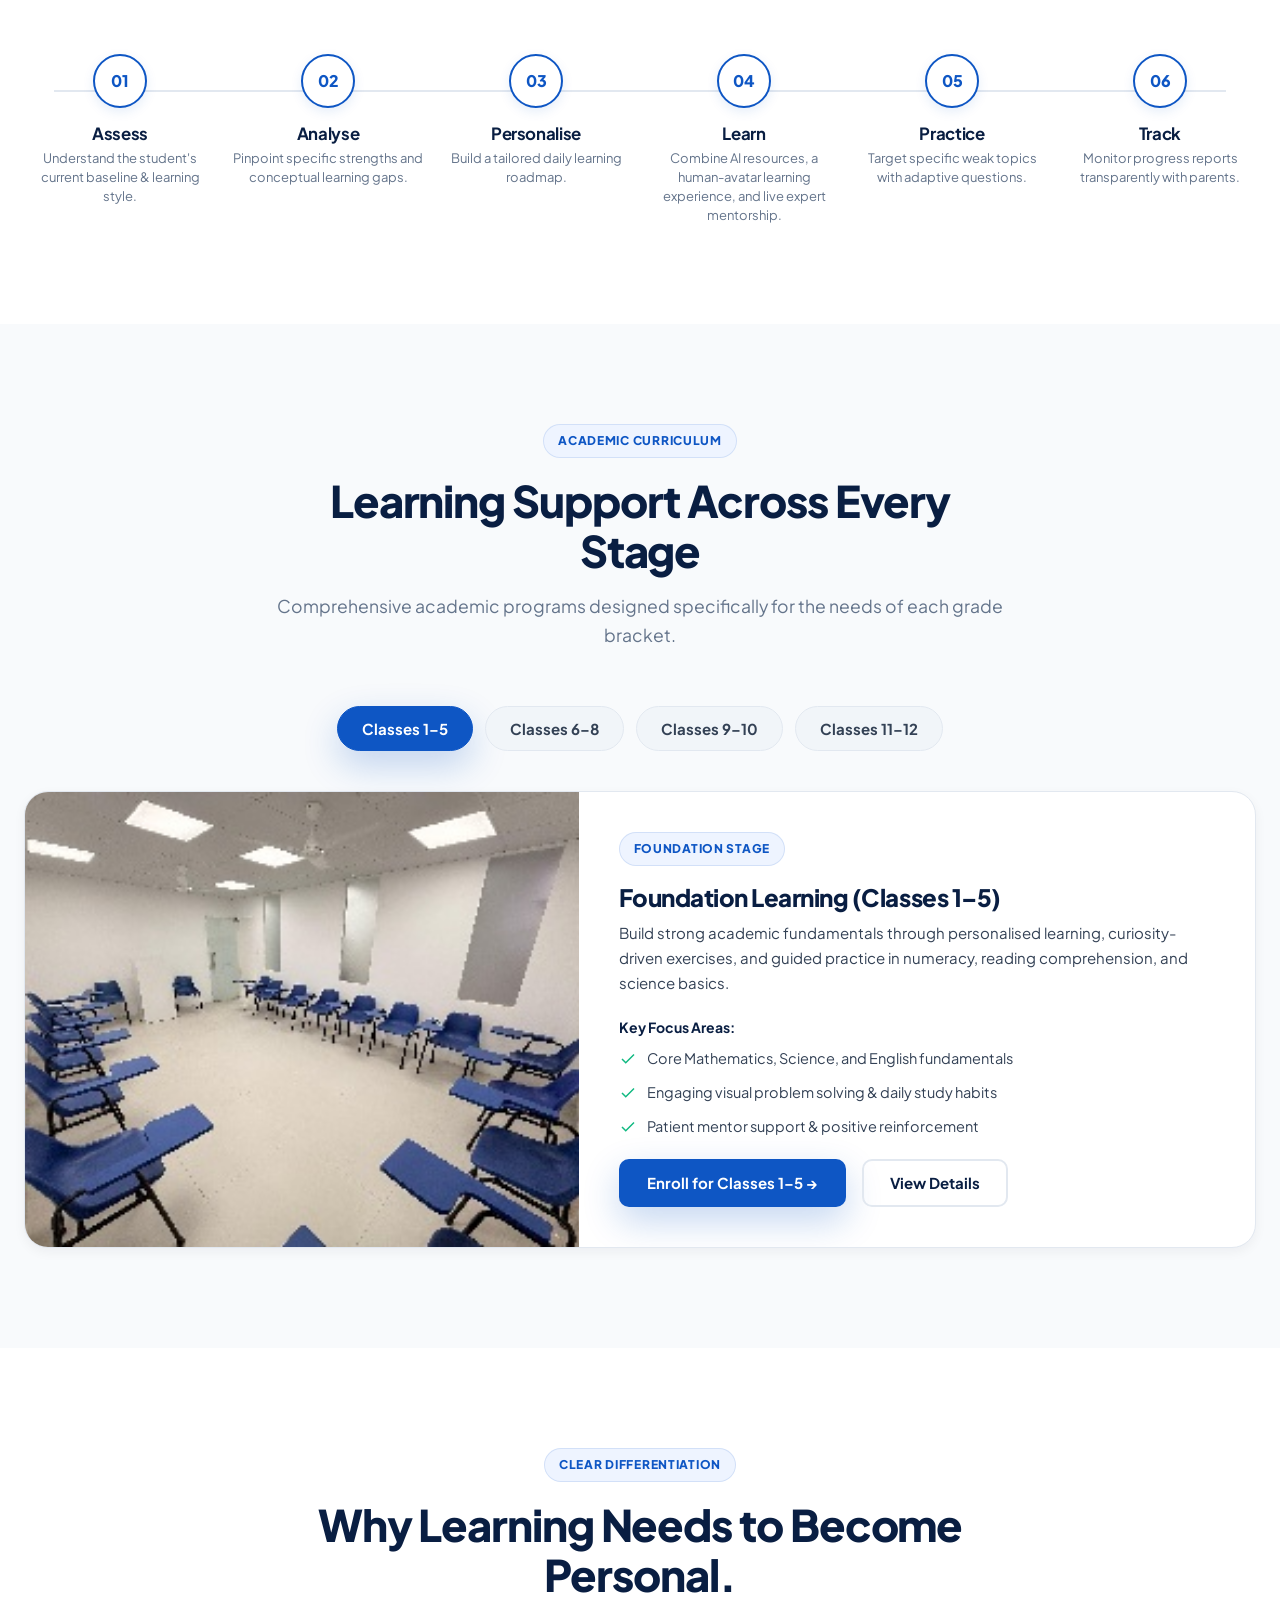
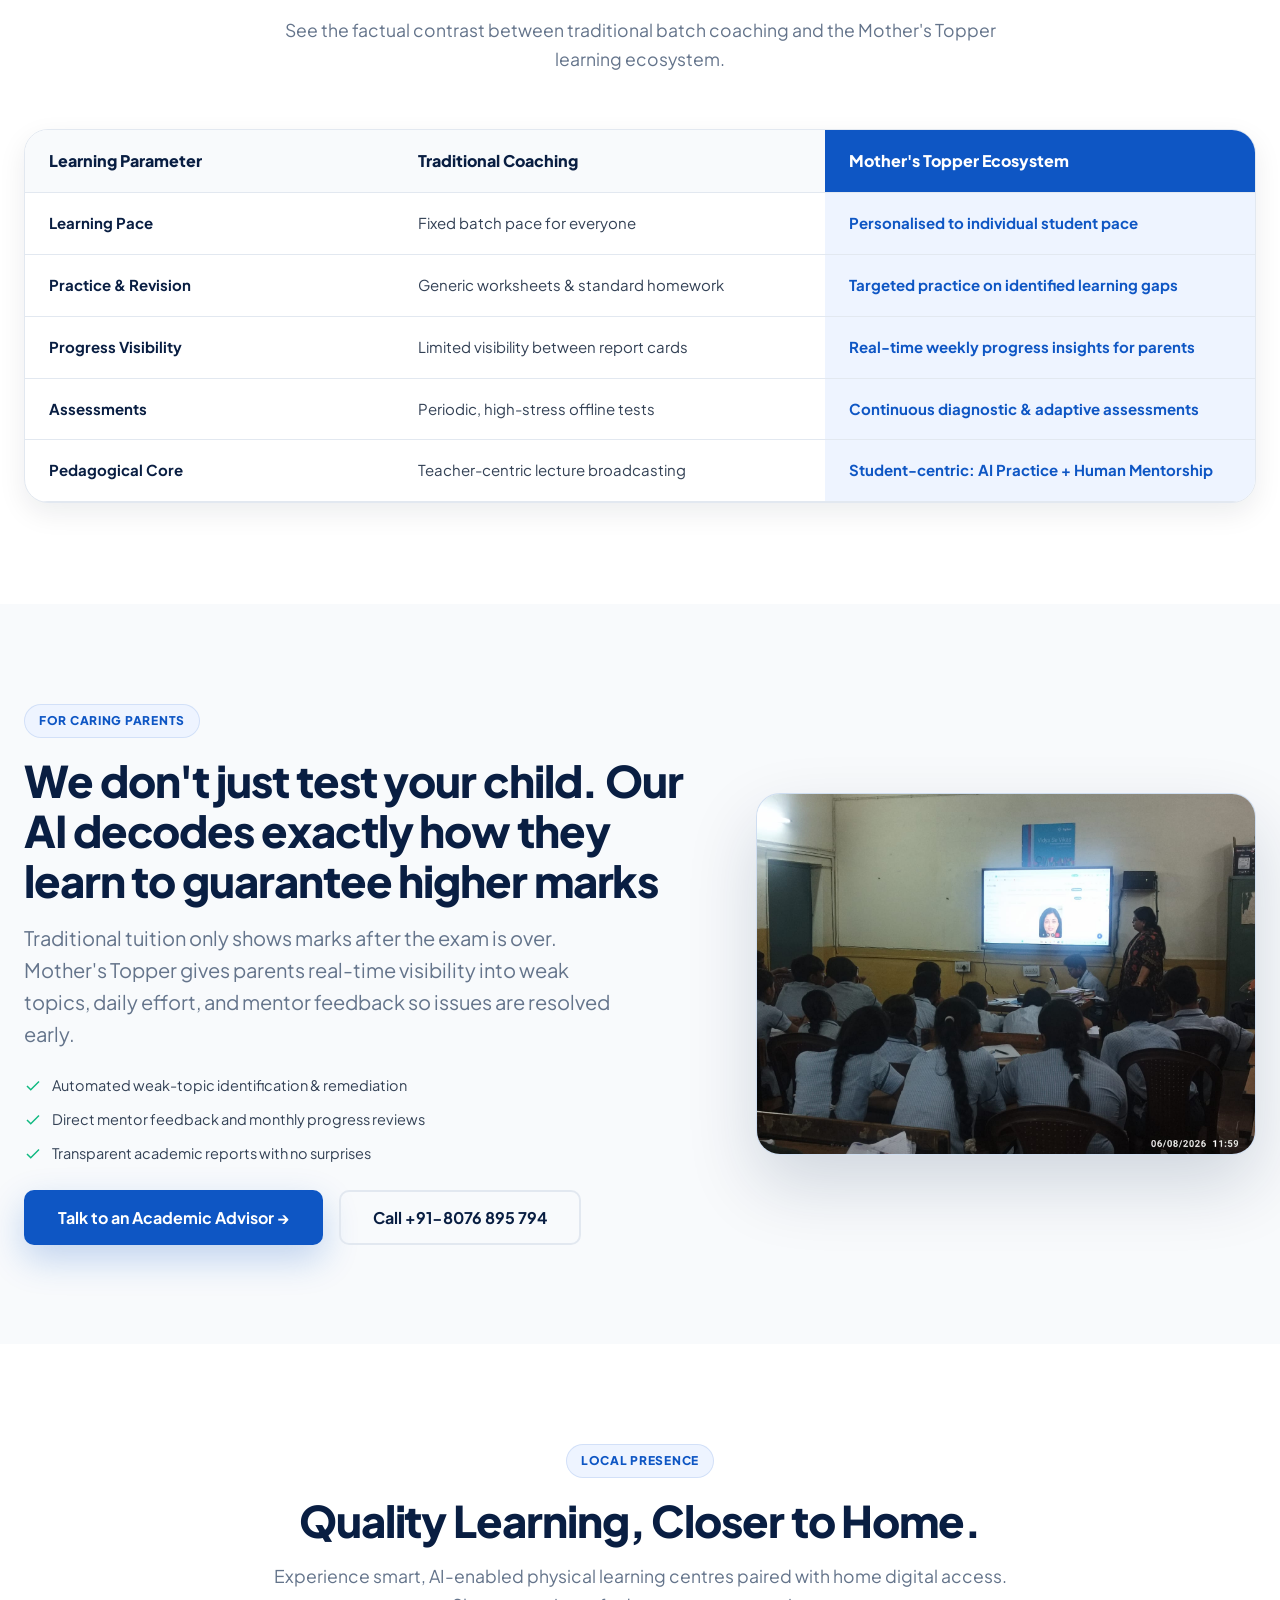
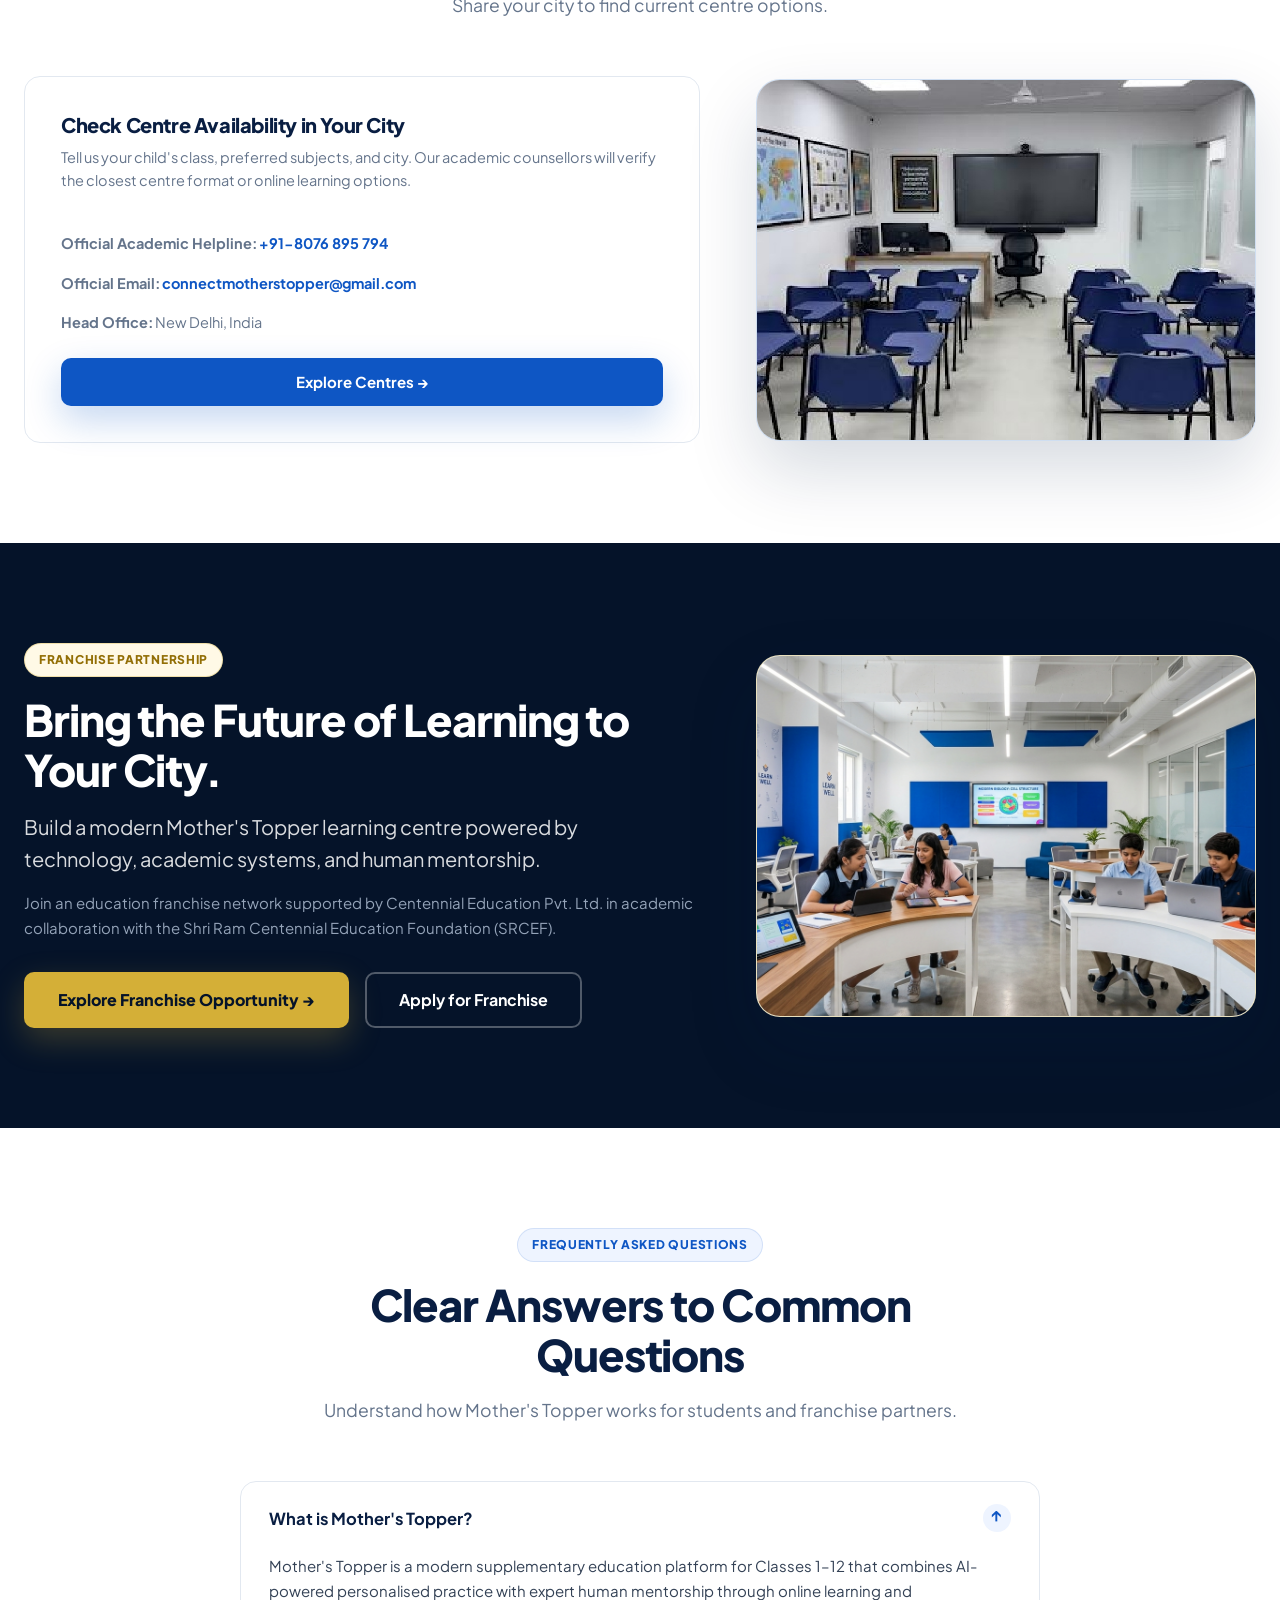
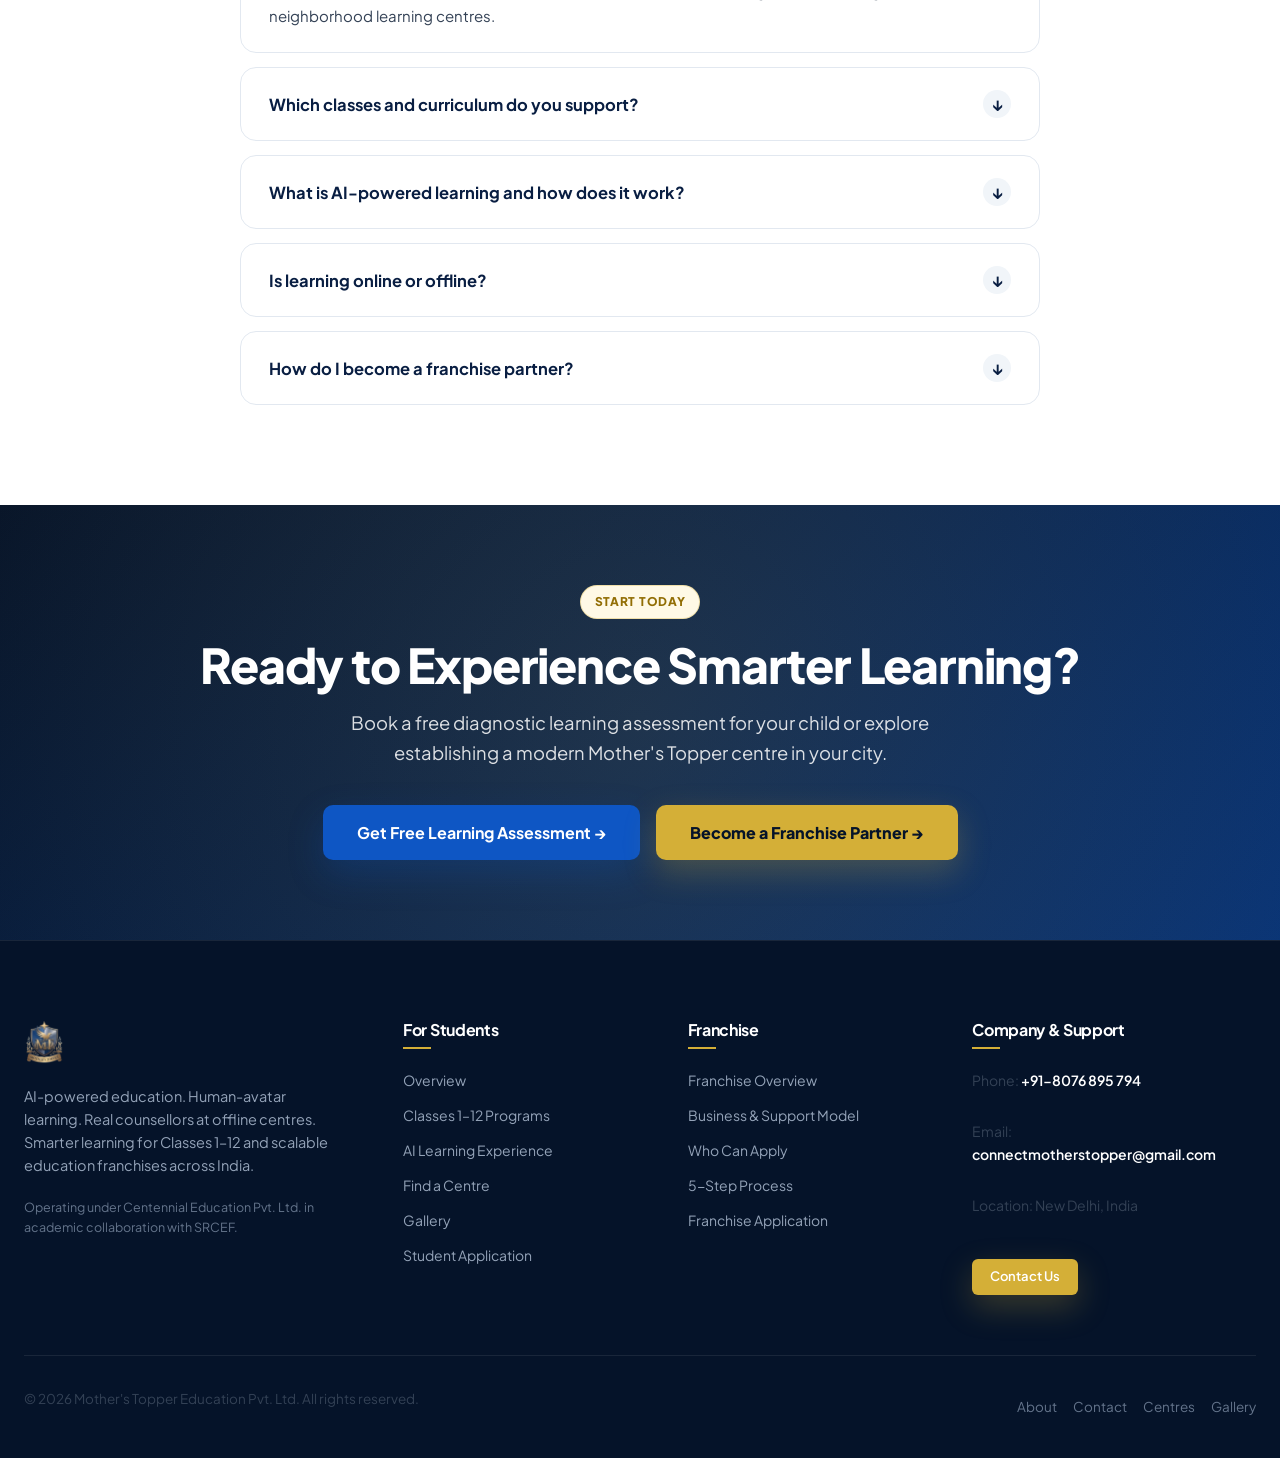
==== commit 2bf53dc5: "sdfdfsfs" ====
--- a/index.html
+++ b/index.html
@@ -44,7 +44,7 @@
       <a class="brand-logo" href="index.html" aria-label="Mother's Topper Home">
         <img src="img/logo.png" alt="Mother's Topper India" width="220" height="72">
         <span class="brand-copy">
-        <b>  <strong class="brand">The Mothers Topper</strong></b>
+         <strong class="brand">The Mothers Topper</strong>
           <small class="tag-line">A Legacy of Ecellence. A Future of Success</small>
         </span>
       </a>
@@ -80,7 +80,7 @@
       <div class="container hero-grid">
         <div class="hero-content reveal">
           <span class="eyebrow">AI-Powered. Human-Led. Student-Focused.</span>
-          <h1>Stop guessing. Use AI to target your weak spots and maximize your marks.</h1>
+          <h1>Marks show the result. Our AI shows the path to get there.</h1>
           <p class="hero-lede">AI-powered personalised education with expert human mentorship for Classes 1–12.</p>
           <p>Understand learning gaps, personalise practice and help students learn with greater confidence through a connected learning ecosystem.</p>
           <div class="btn-group" style="margin-top: 28px;">
@@ -635,7 +635,7 @@
       <div class="container hero-grid">
         <div class="reveal">
           <span class="eyebrow">For Caring Parents</span>
-          <h2>Know How Your Child Is Learning — Not Just What They Scored.</h2>
+          <h2>We don't just test your child. Our AI decodes exactly how they learn to guarantee higher marks</h2>
           <p class="hero-lede">Traditional tuition only shows marks after the exam is over. Mother's Topper gives parents real-time visibility into weak topics, daily effort, and mentor feedback so issues are resolved early.</p>
           
           <ul class="journey-feature-list" style="margin: 24px 0;">
--- a/css/style.css
+++ b/css/style.css
@@ -324,6 +324,8 @@
   overflow: hidden;
   text-decoration: none;
 }
+
+
 
 .btn-primary {
   background-color: var(--royal-blue);
@@ -3010,13 +3012,14 @@
 
 .site-header .brand-logo img,
 .homepage .brand-logo img {
-  height: 80px;
+  height: 110px;
+  padding: 1%;
   max-width: 200px;
 }
 
 .site-header.is-scrolled .brand-logo img,
 .homepage .site-header.is-scrolled .brand-logo img {
-  height: 82px;
+  height: 110px;
   max-width: 240px;
 }
 
@@ -3049,17 +3052,17 @@
 .site-header .brand-copy .brand,
 .homepage .site-header .brand-copy .brand {
   color: #a7865b;
-  font-size: clamp(1.5rem, 2.6vw, 1.9rem);
+  font-size: clamp(2.5rem, 3vw, 1.9rem);
   font-weight: 800;
   line-height: 1.05;
-  letter-spacing: -0.035em;
+  letter-spacing: -0.025em;
   white-space: nowrap;
 }
 
 .site-header .brand-copy .tag-line,
 .homepage .site-header .brand-copy .tag-line {
   color: var(--navy-deep);
-  font-size: clamp(0.68rem, 1.25vw, 0.82rem);
+  font-size: clamp(0.98rem, 1.25vw, 0.82rem);
   font-weight: 600;
   letter-spacing: 0.015em;
   white-space: nowrap;
@@ -3159,14 +3162,19 @@
 
   .site-header .brand-logo img,
   .homepage .brand-logo img {
-    height: 54px;
-    max-width: 164px;
+    height: 66px;
+    max-width: 198px;
   }
 
   .site-header.is-scrolled .brand-logo img,
   .homepage .site-header.is-scrolled .brand-logo img {
-    height: 62px;
-    max-width: 184px;
+    height: 70px;
+    max-width: 208px;
+  }
+
+  .site-header .header-ctas,
+  .homepage .header-ctas {
+    display: none;
   }
 
   .site-nav-bar {
@@ -3243,19 +3251,19 @@
 
   .site-header .brand-logo img,
   .homepage .brand-logo img {
-    height: 46px;
-    max-width: 132px;
+    height: 70px;
+    max-width: 174px;
   }
 
   .site-header.is-scrolled .brand-logo img,
   .homepage .site-header.is-scrolled .brand-logo img {
-    height: 52px;
-    max-width: 148px;
+    height: 80px;
+    max-width: 186px;
   }
 
   .site-header .brand-copy strong,
   .homepage .brand-copy strong {
-    font-size: 0.86rem;
+    font-size: 2rem;
   }
 
   .site-header .brand-copy small,
@@ -3266,13 +3274,14 @@
 
   .site-header .brand-copy .brand,
   .homepage .site-header .brand-copy .brand {
-    font-size: 1rem;
+    font-size: 1.9rem;
+    line-height: 1.3;
   }
 
   .site-header .brand-copy .tag-line,
   .homepage .site-header .brand-copy .tag-line {
     max-width: 150px;
-    font-size: 0.52rem;
+    font-size: 0.59rem;
     line-height: 1.15;
     white-space: normal;
   }
@@ -3285,5 +3294,6 @@
 
   .homepage .hero-image-wrap img {
     height: 270px;
-  }
-}
+    padding: 1%;
+  }
+}
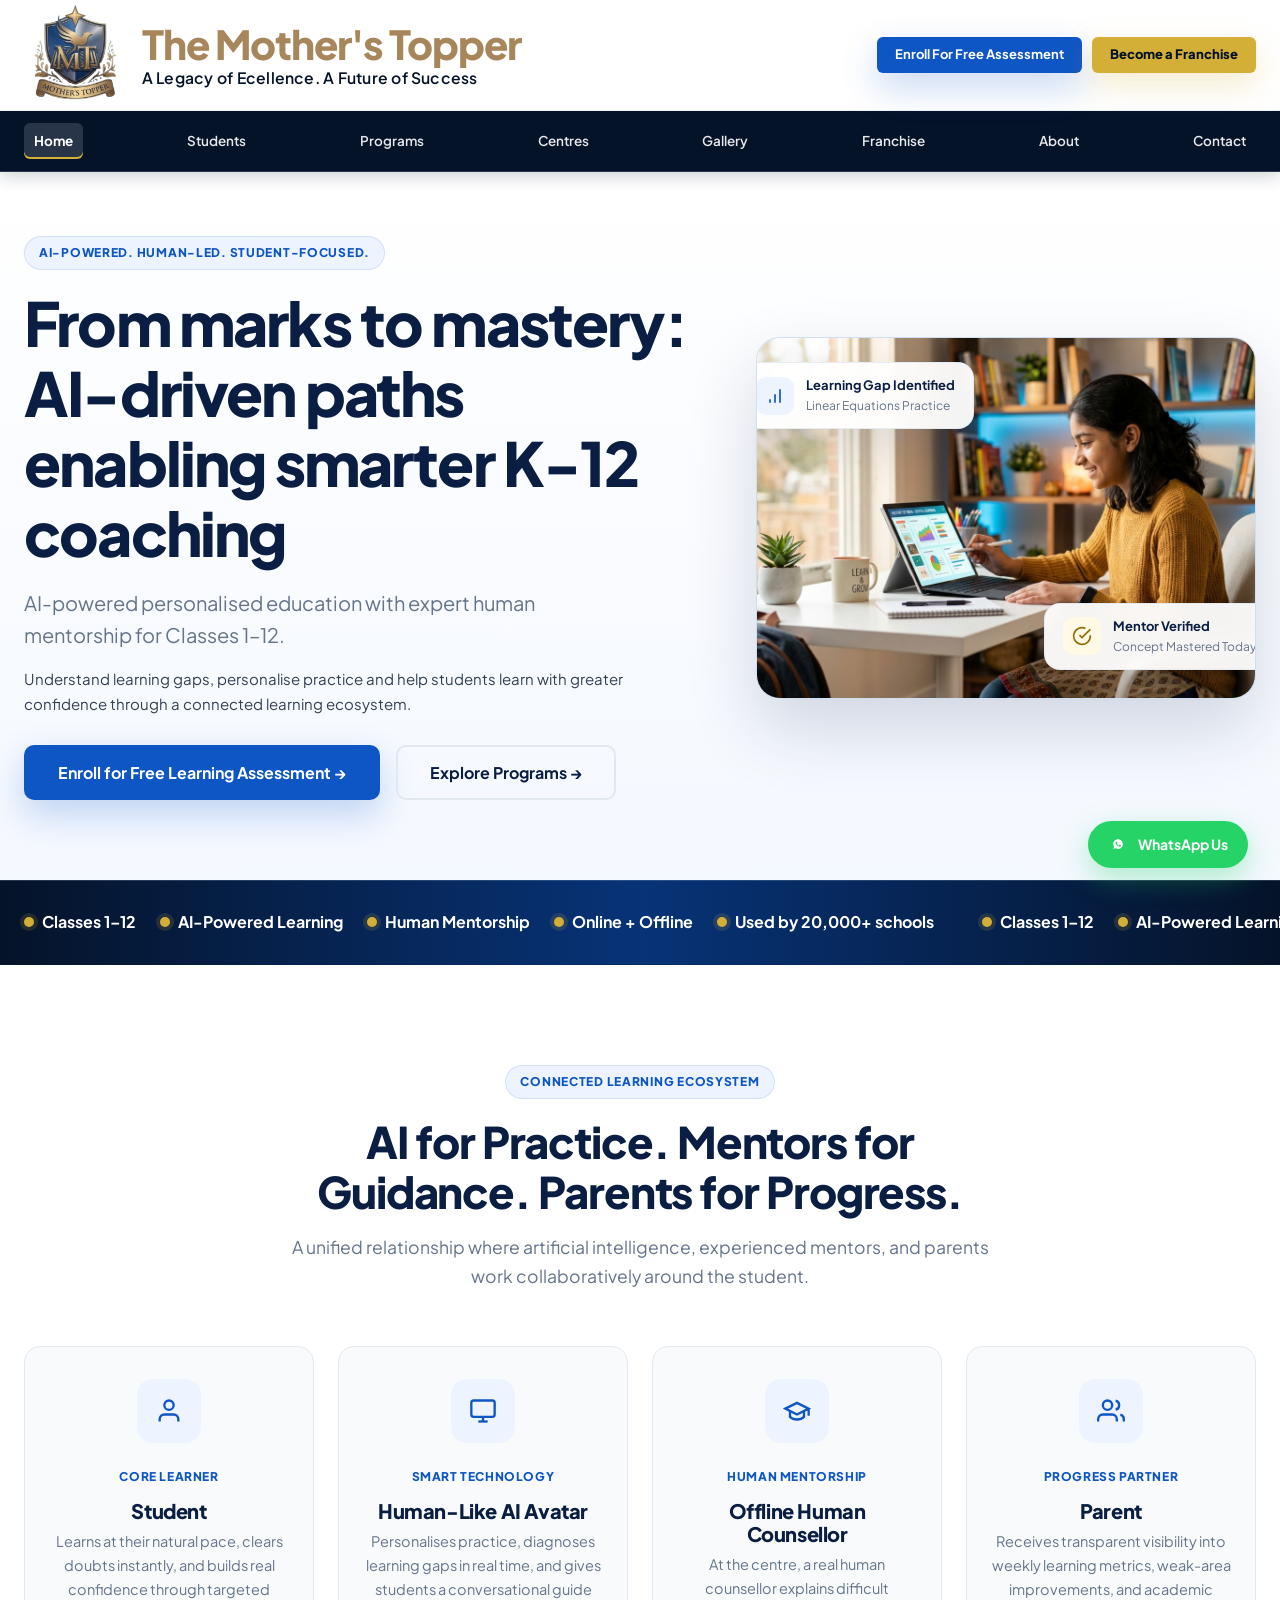
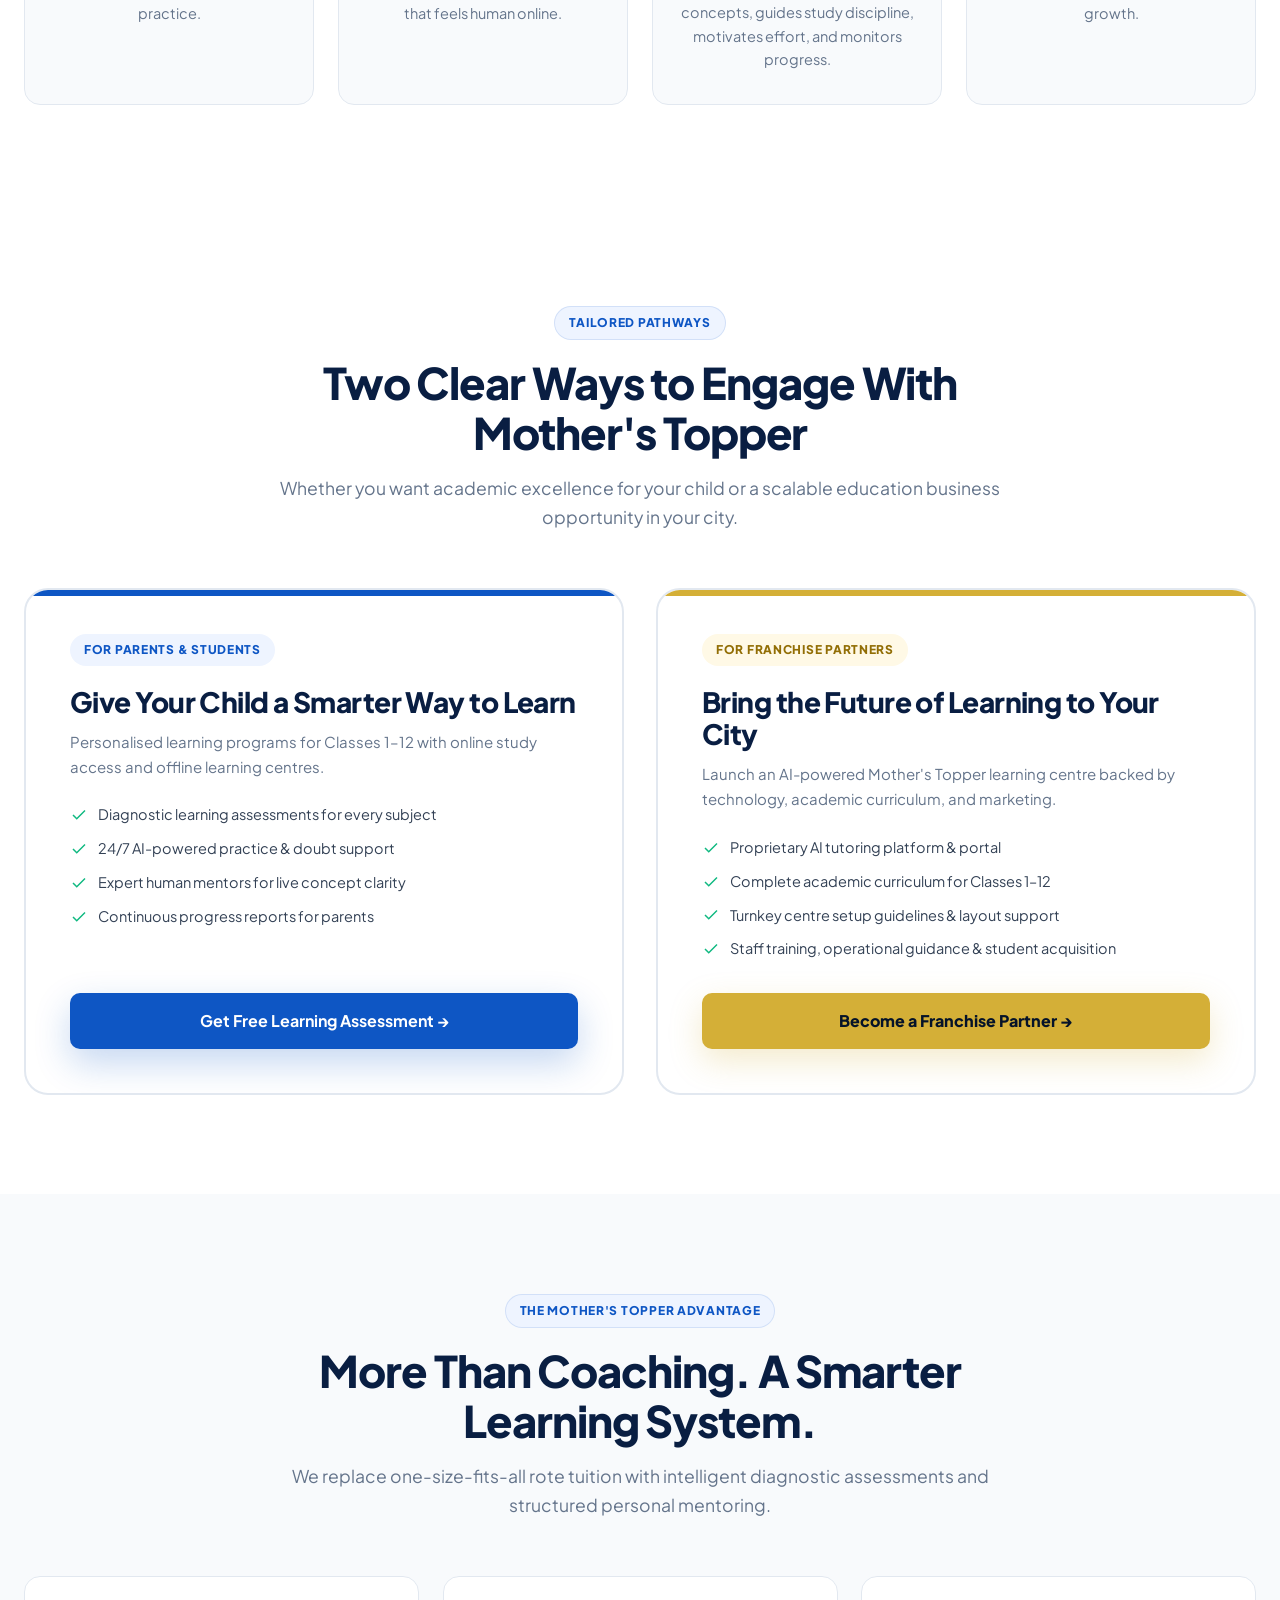
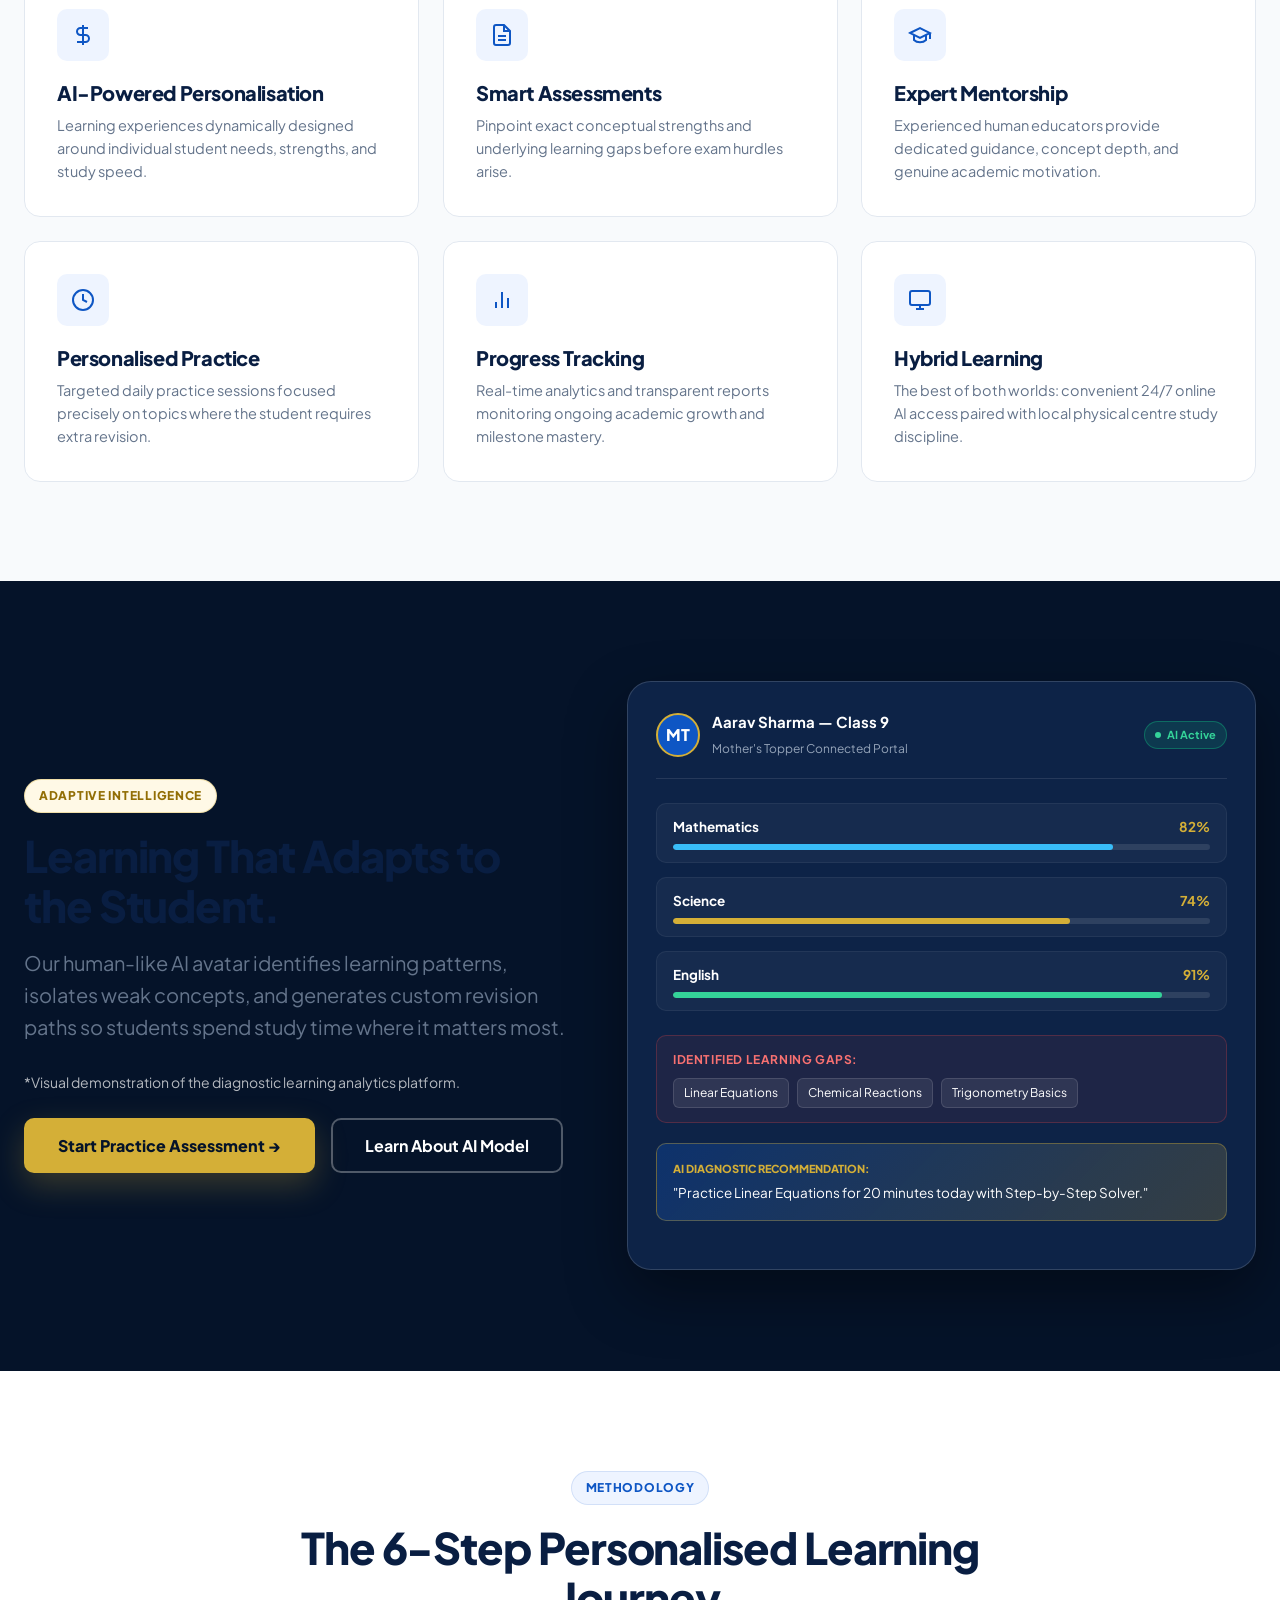
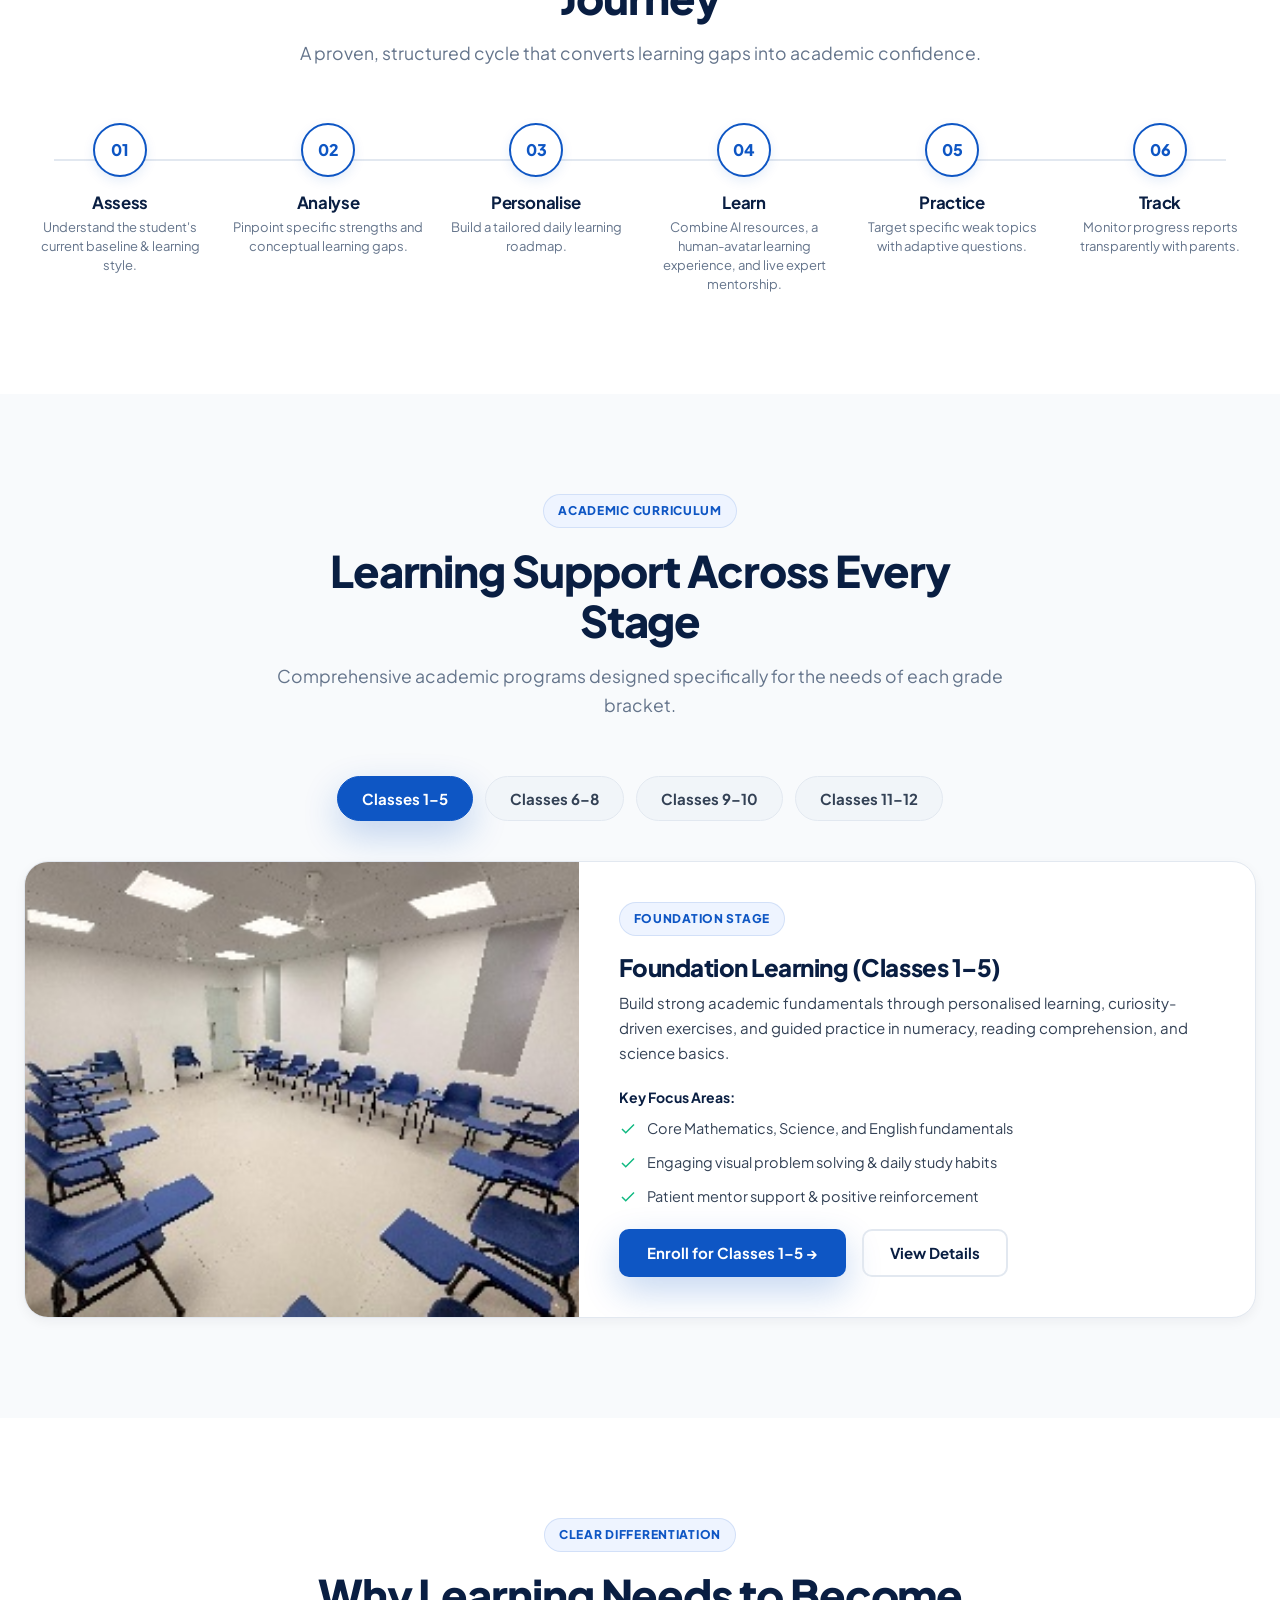
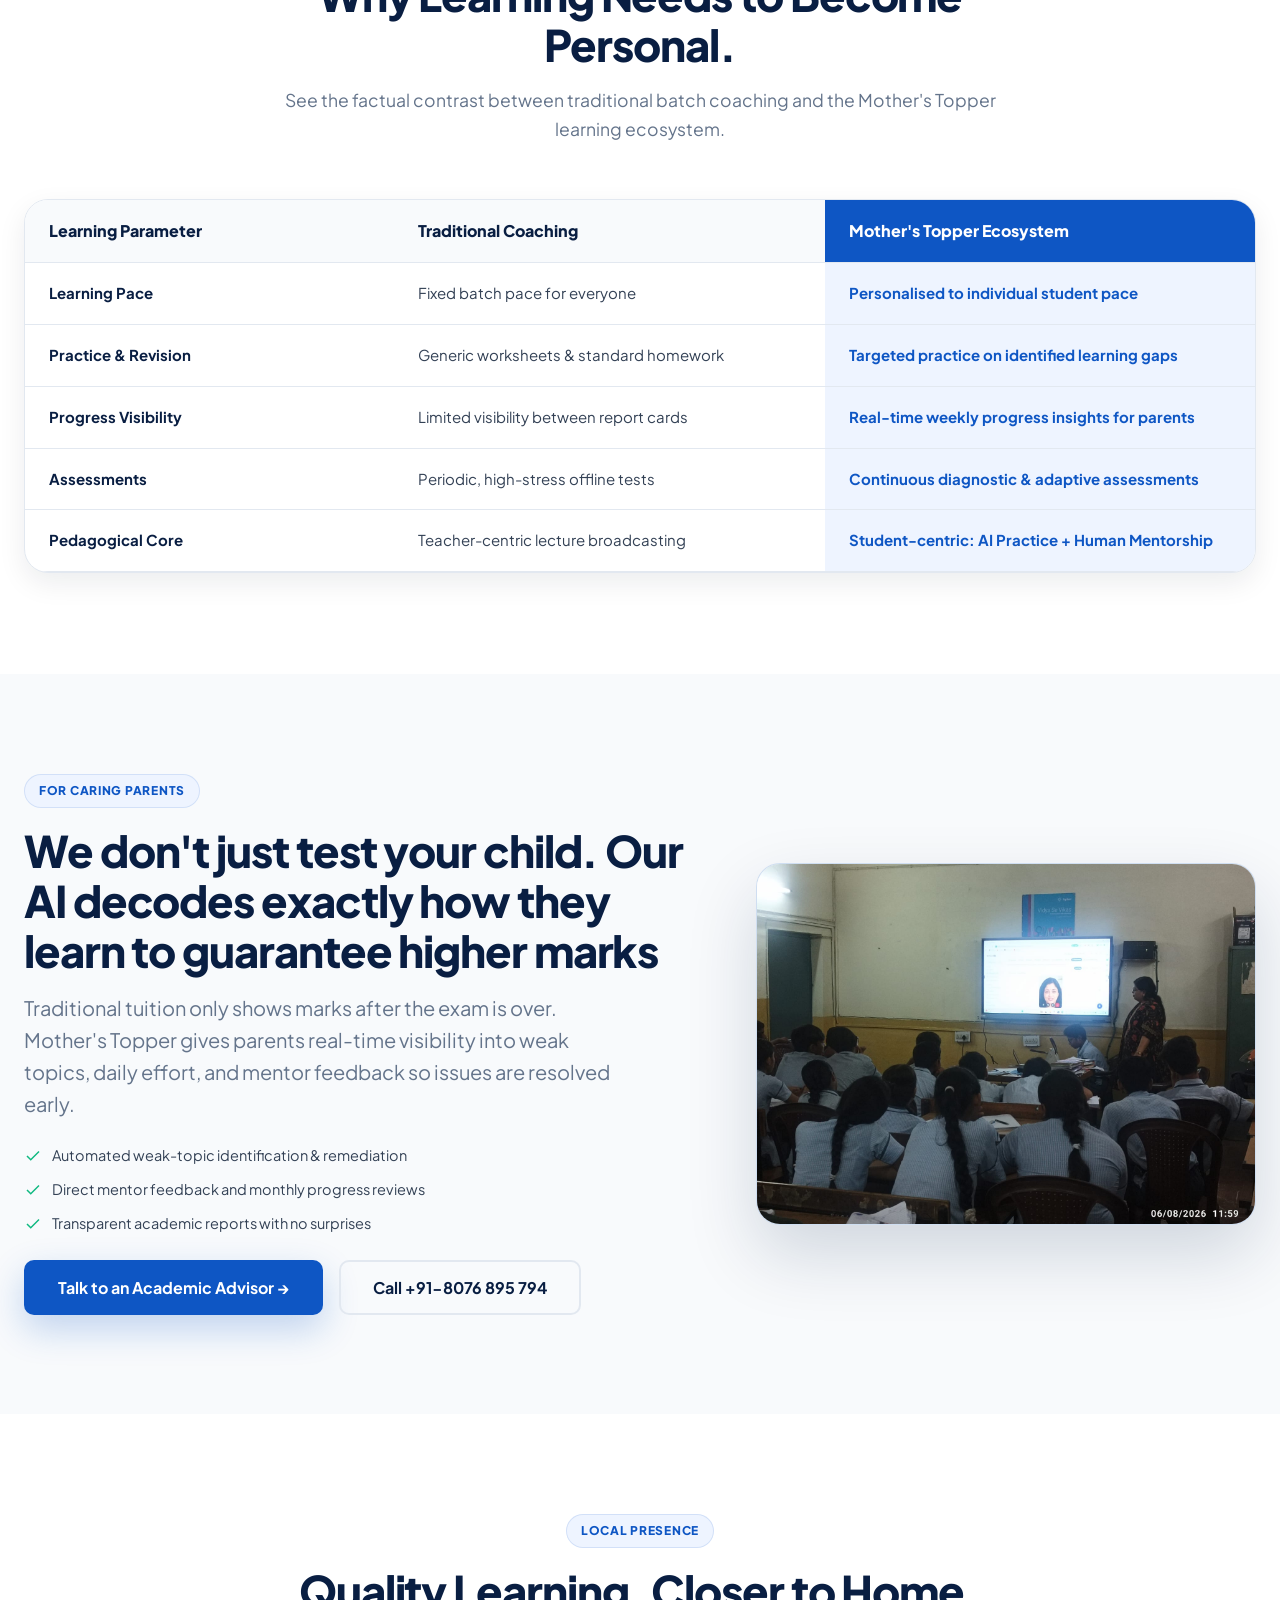
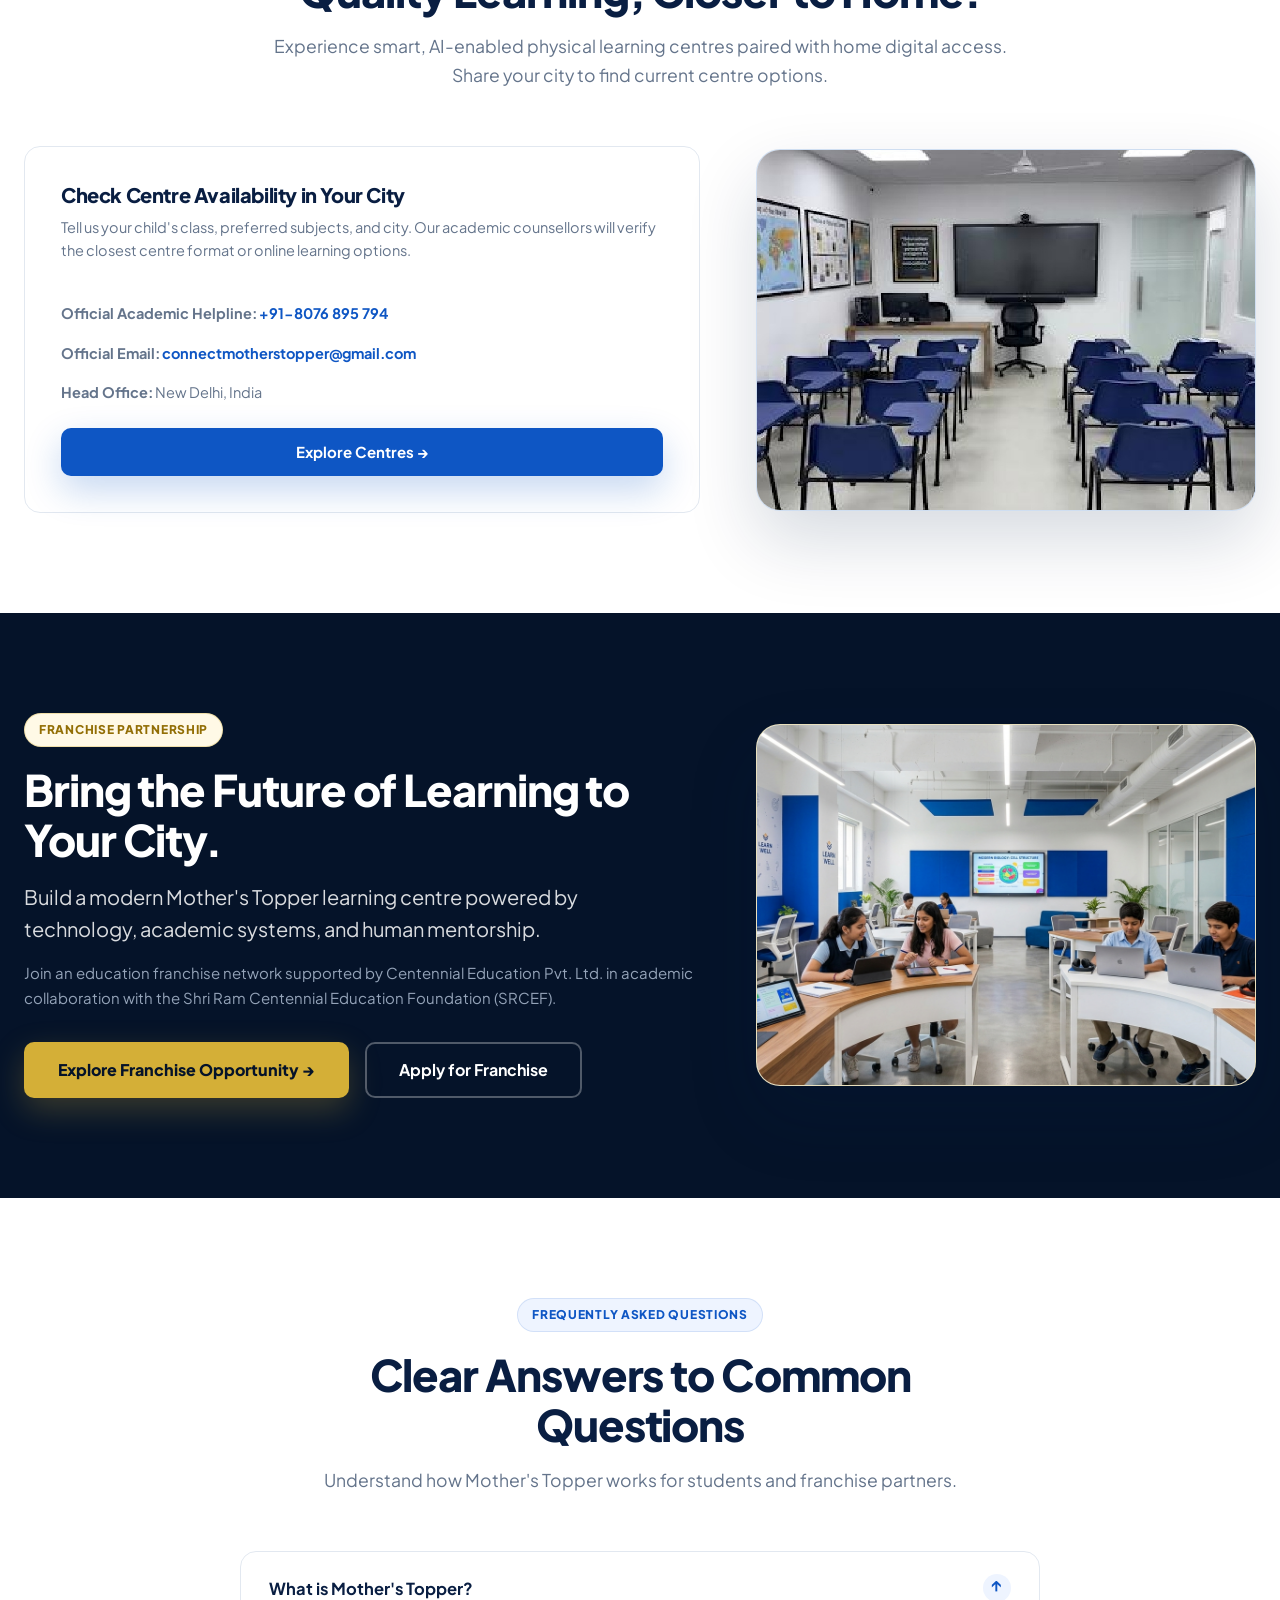
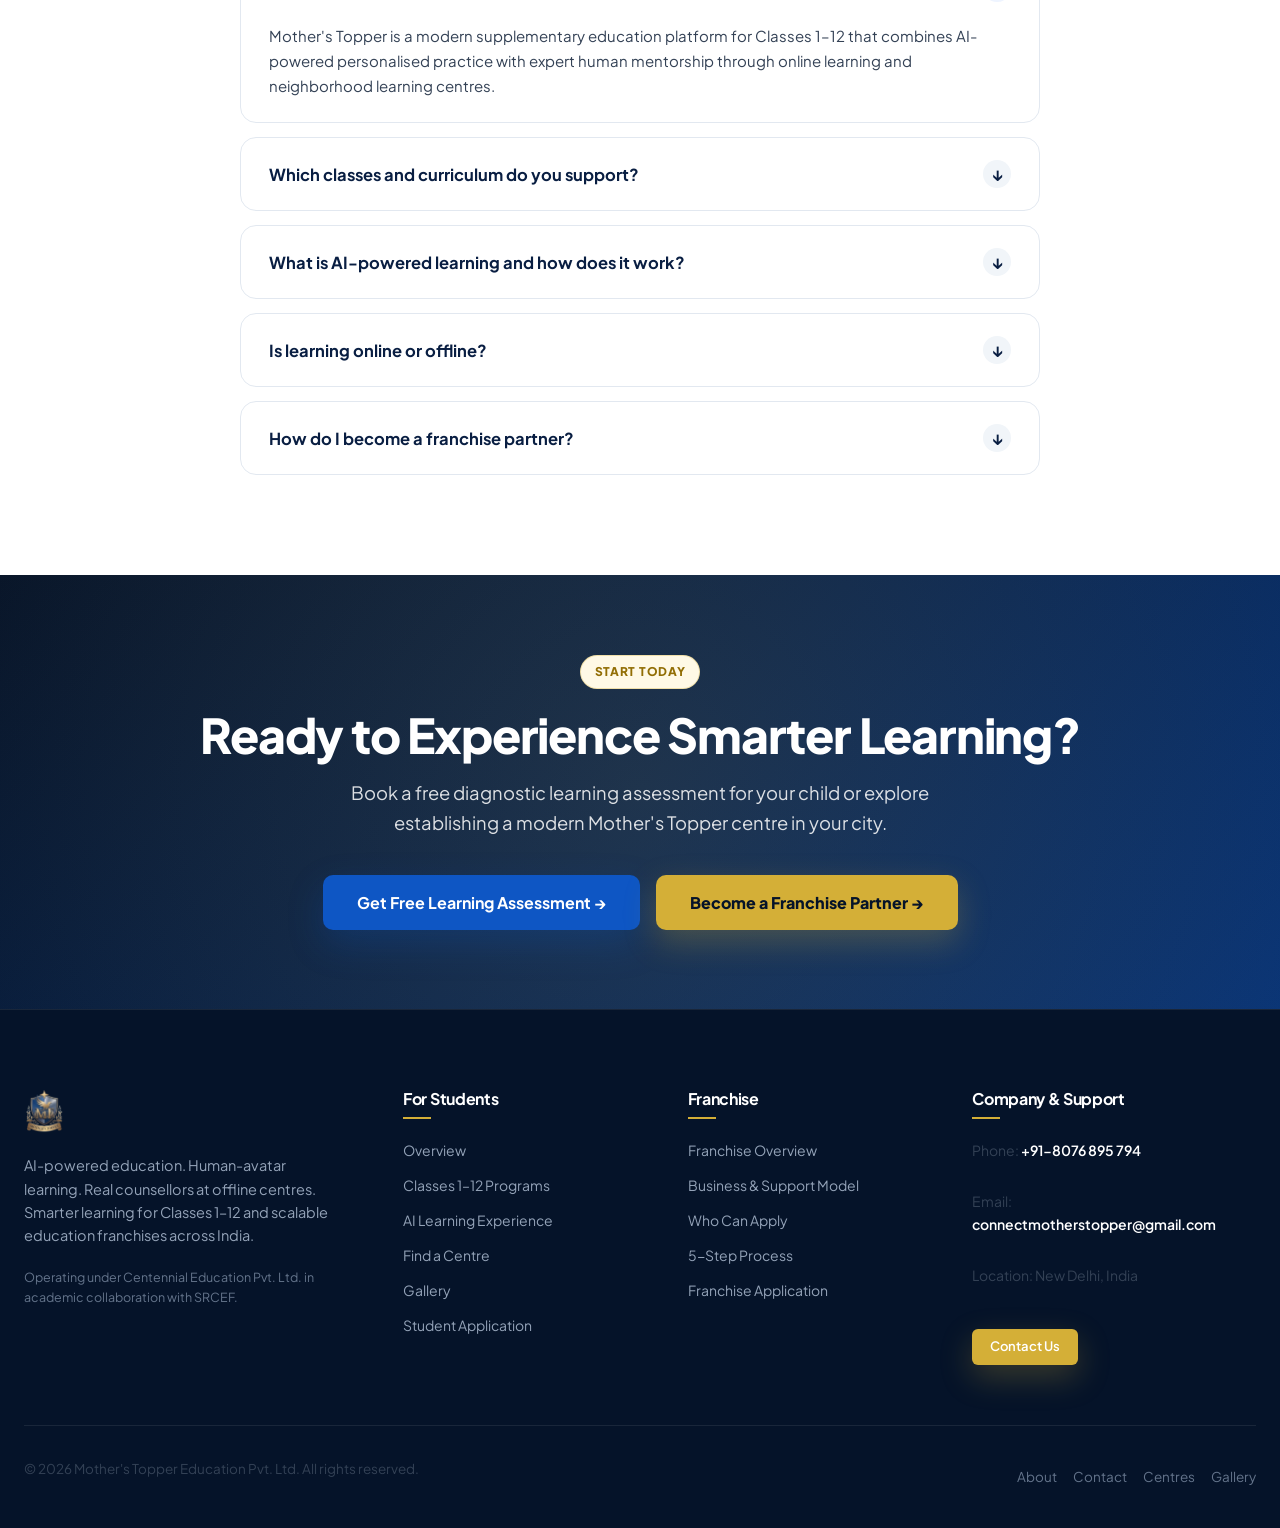
==== commit e680e262: "dsgbgbgb" ====
--- a/index.html
+++ b/index.html
@@ -44,7 +44,7 @@
       <a class="brand-logo" href="index.html" aria-label="Mother's Topper Home">
         <img src="img/logo.png" alt="Mother's Topper India" width="220" height="72">
         <span class="brand-copy">
-         <strong class="brand">The Mothers Topper</strong>
+         <strong class="brand">The Mother's Topper</strong>
           <small class="tag-line">A Legacy of Ecellence. A Future of Success</small>
         </span>
       </a>
@@ -80,7 +80,7 @@
       <div class="container hero-grid">
         <div class="hero-content reveal">
           <span class="eyebrow">AI-Powered. Human-Led. Student-Focused.</span>
-          <h1>Marks show the result. Our AI shows the path to get there.</h1>
+          <h1>From marks to mastery: AI-driven paths enabling smarter K-12 coaching</h1>
           <p class="hero-lede">AI-powered personalised education with expert human mentorship for Classes 1–12.</p>
           <p>Understand learning gaps, personalise practice and help students learn with greater confidence through a connected learning ecosystem.</p>
           <div class="btn-group" style="margin-top: 28px;">
